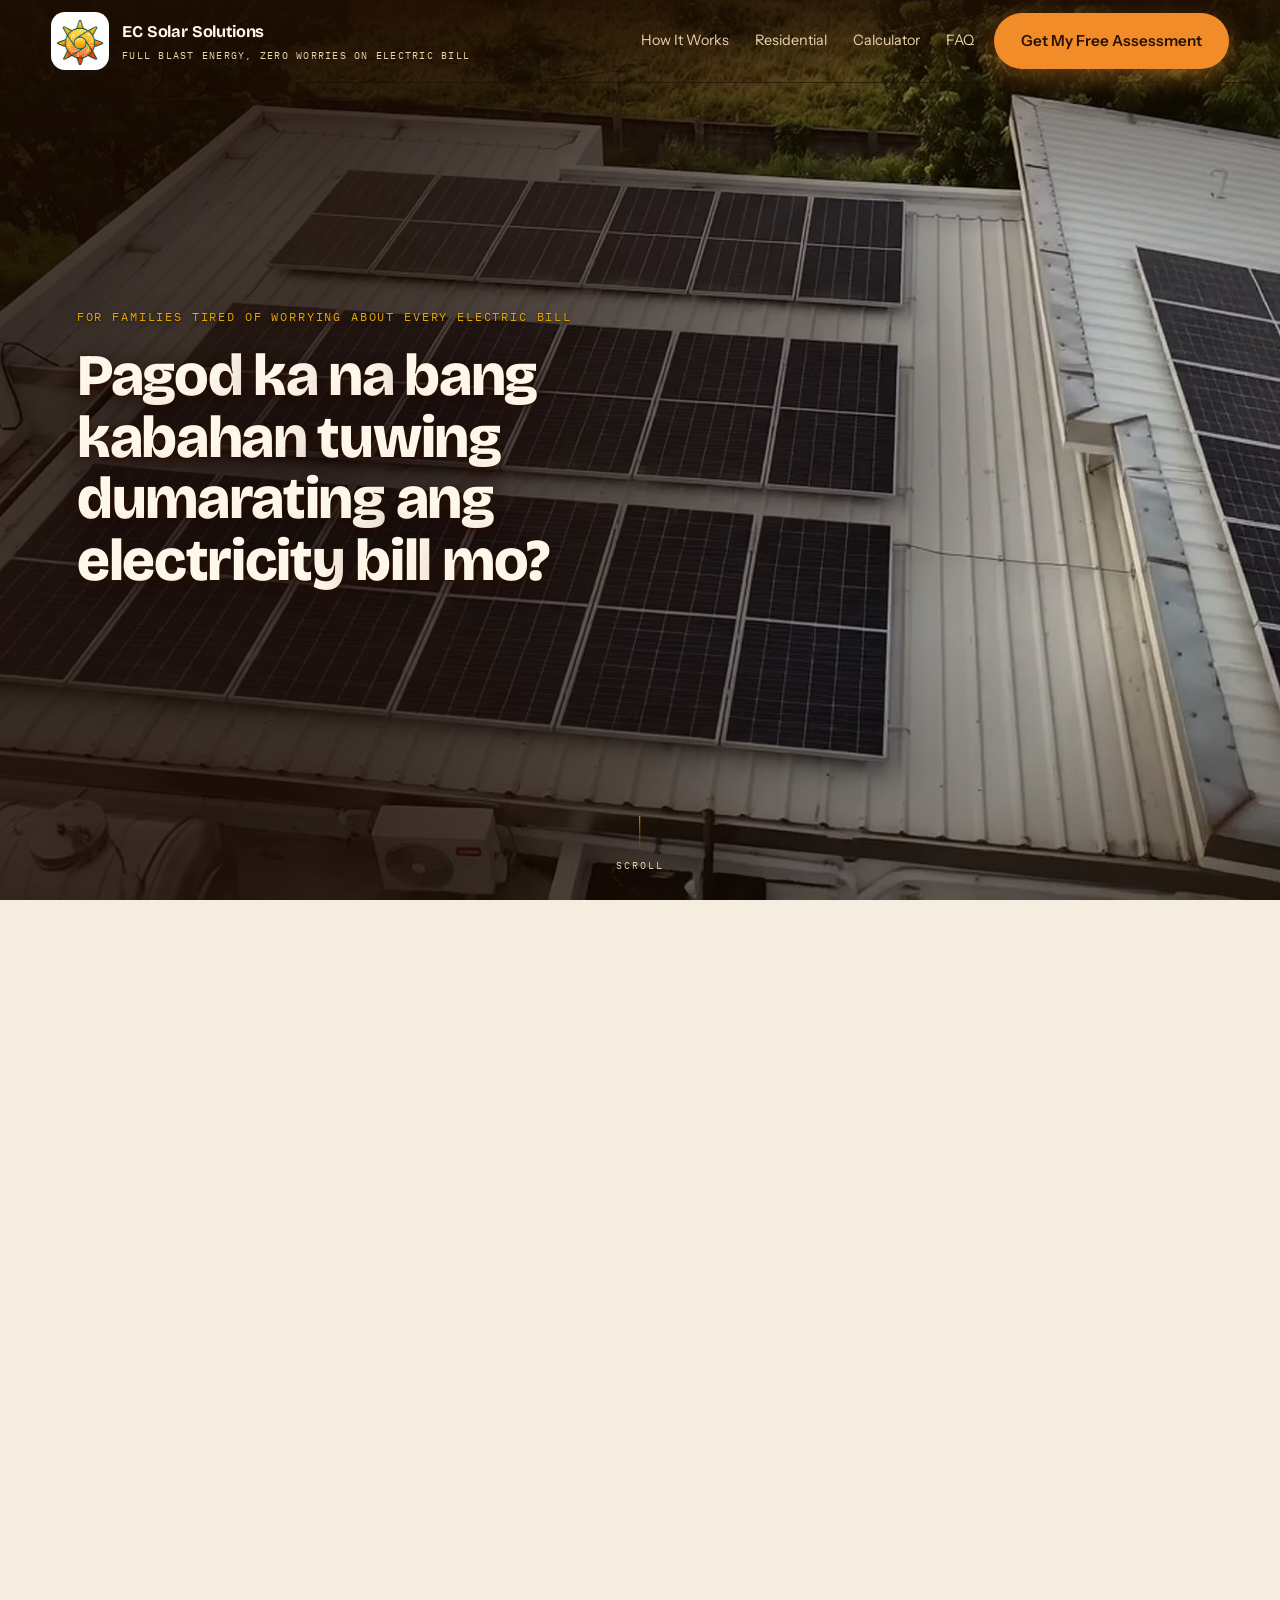
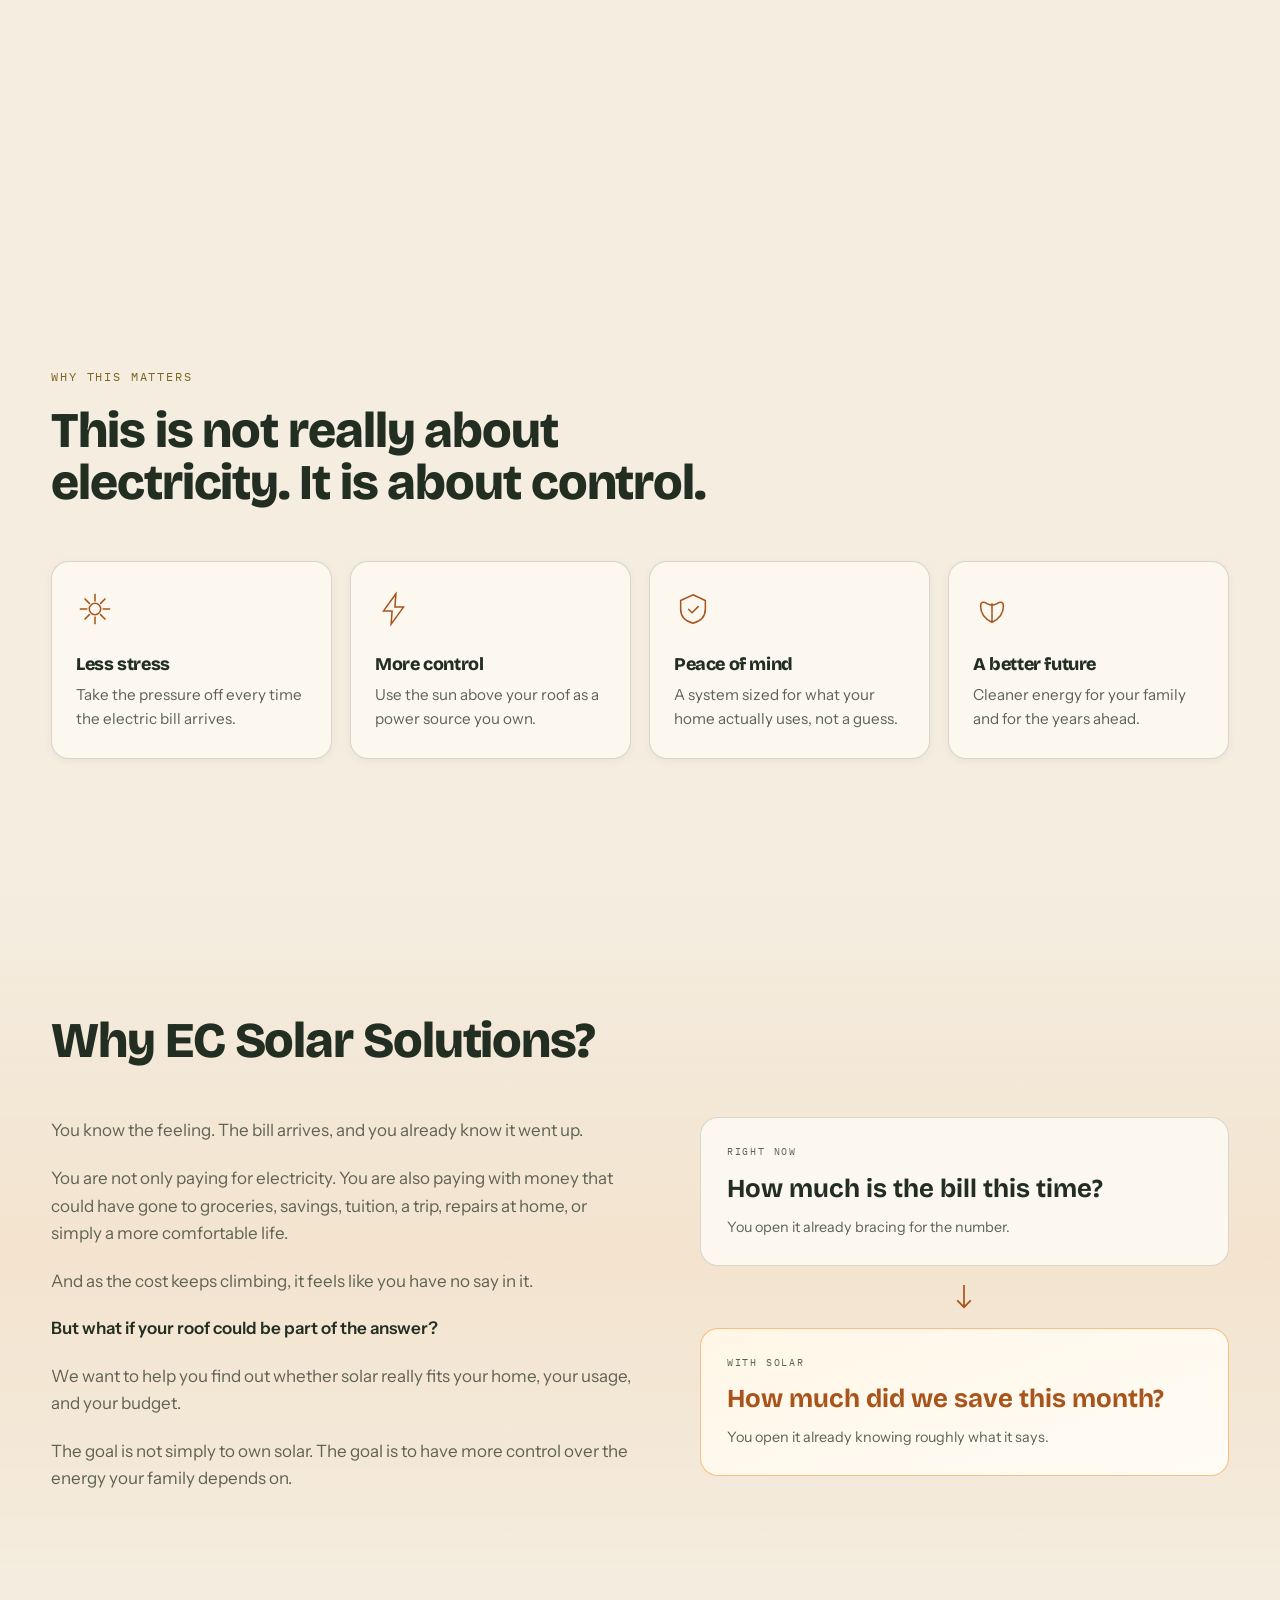
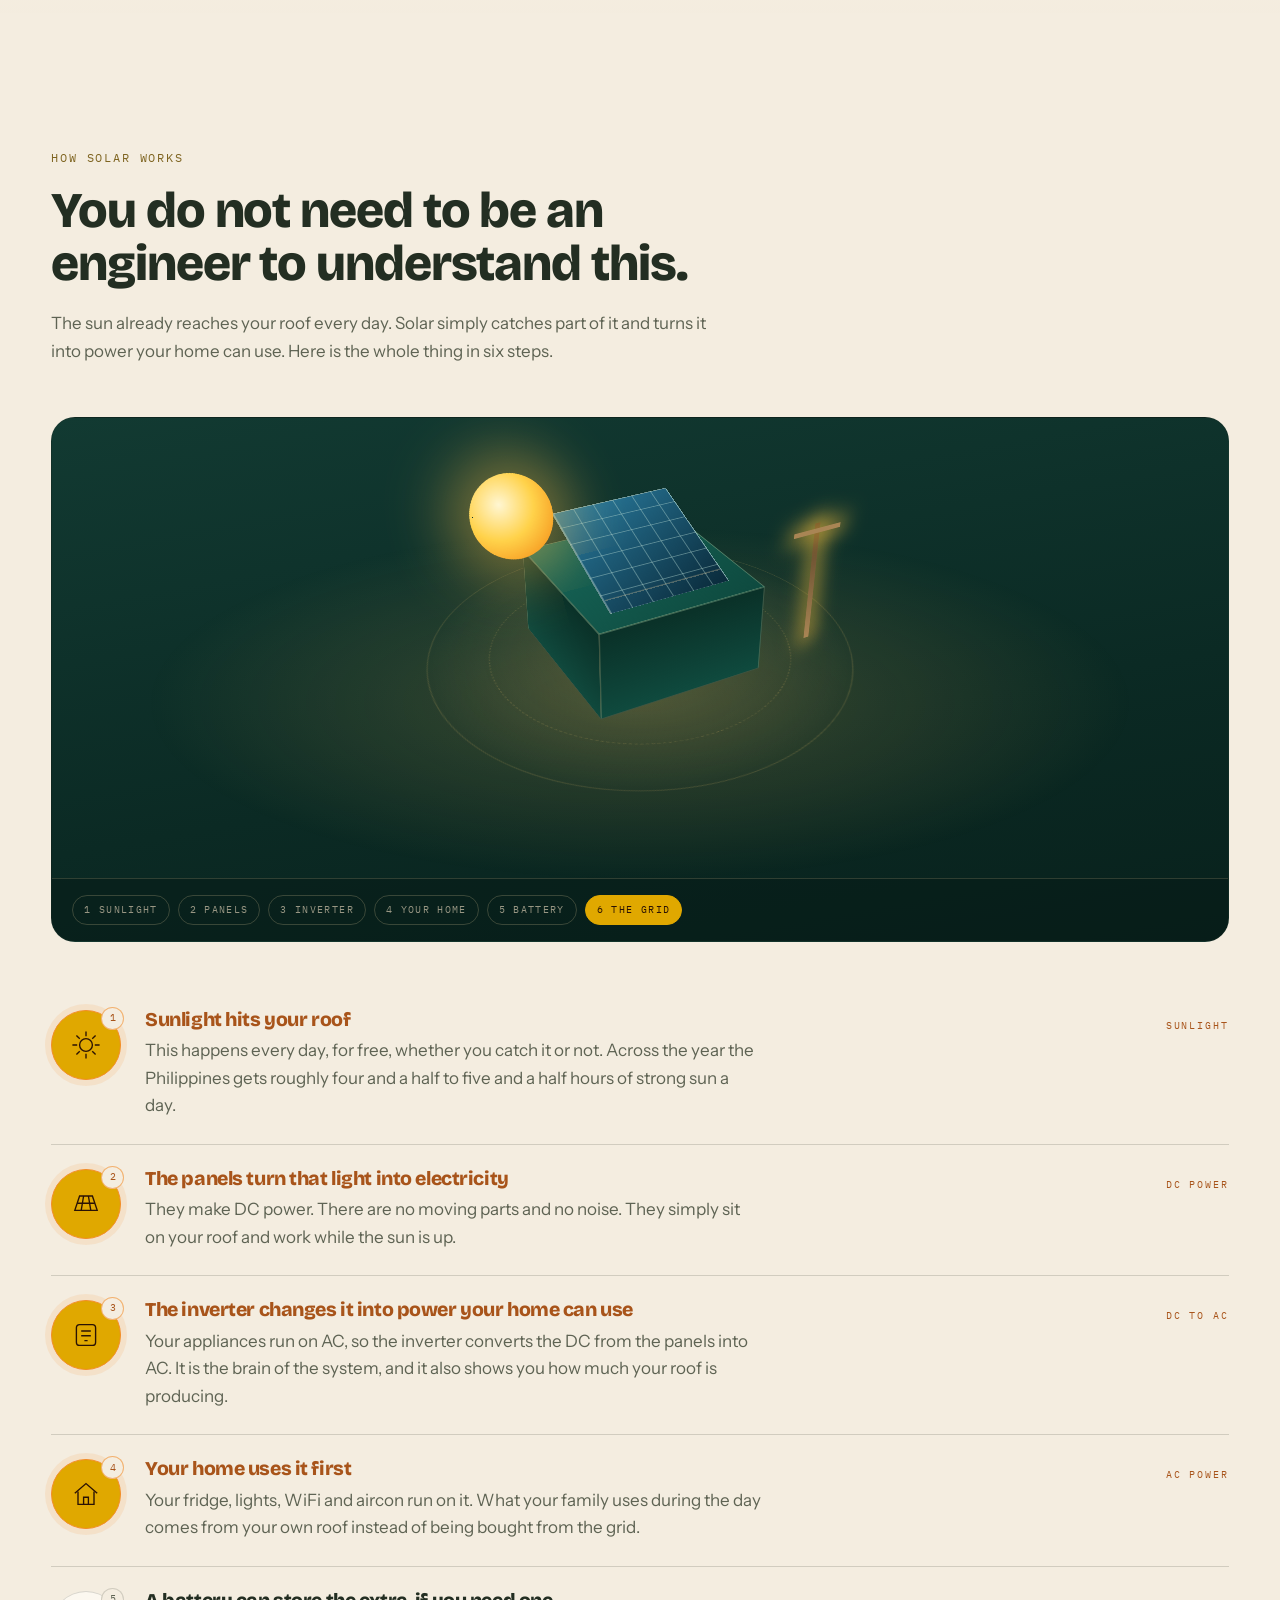
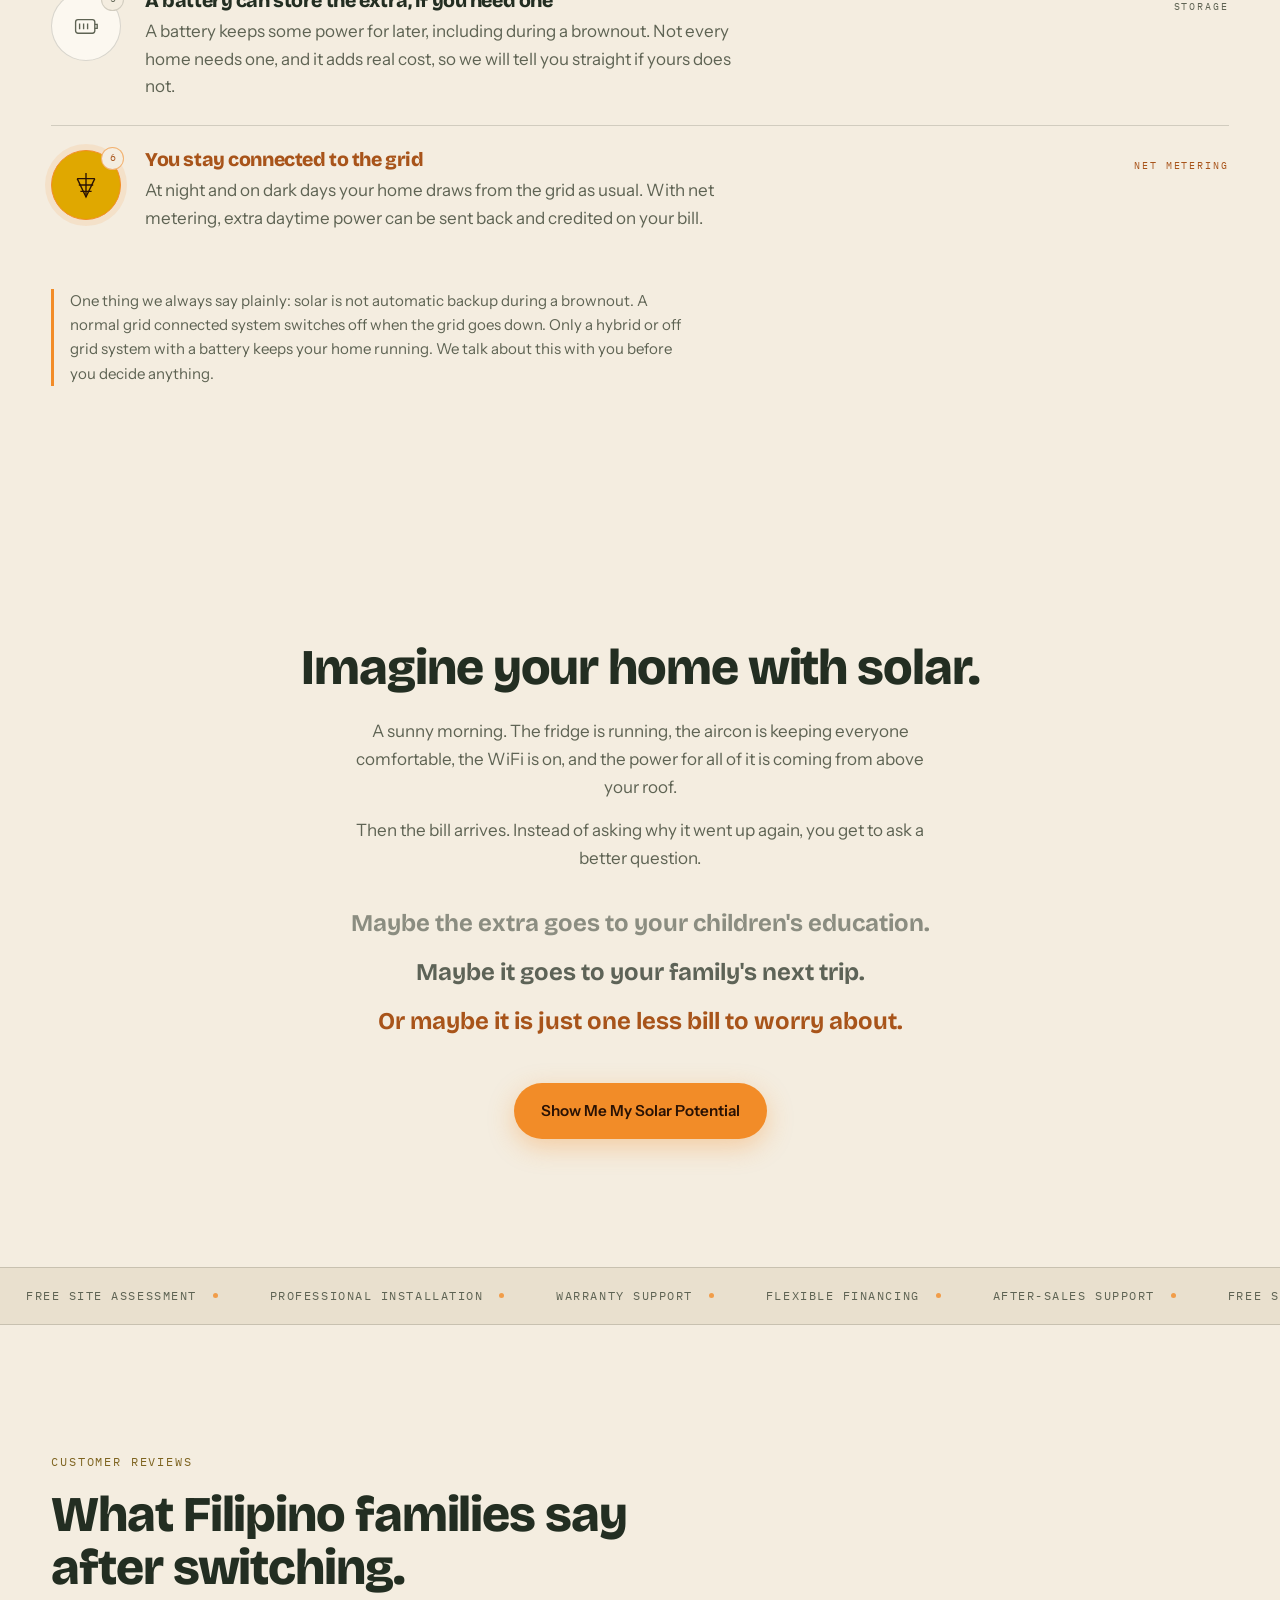
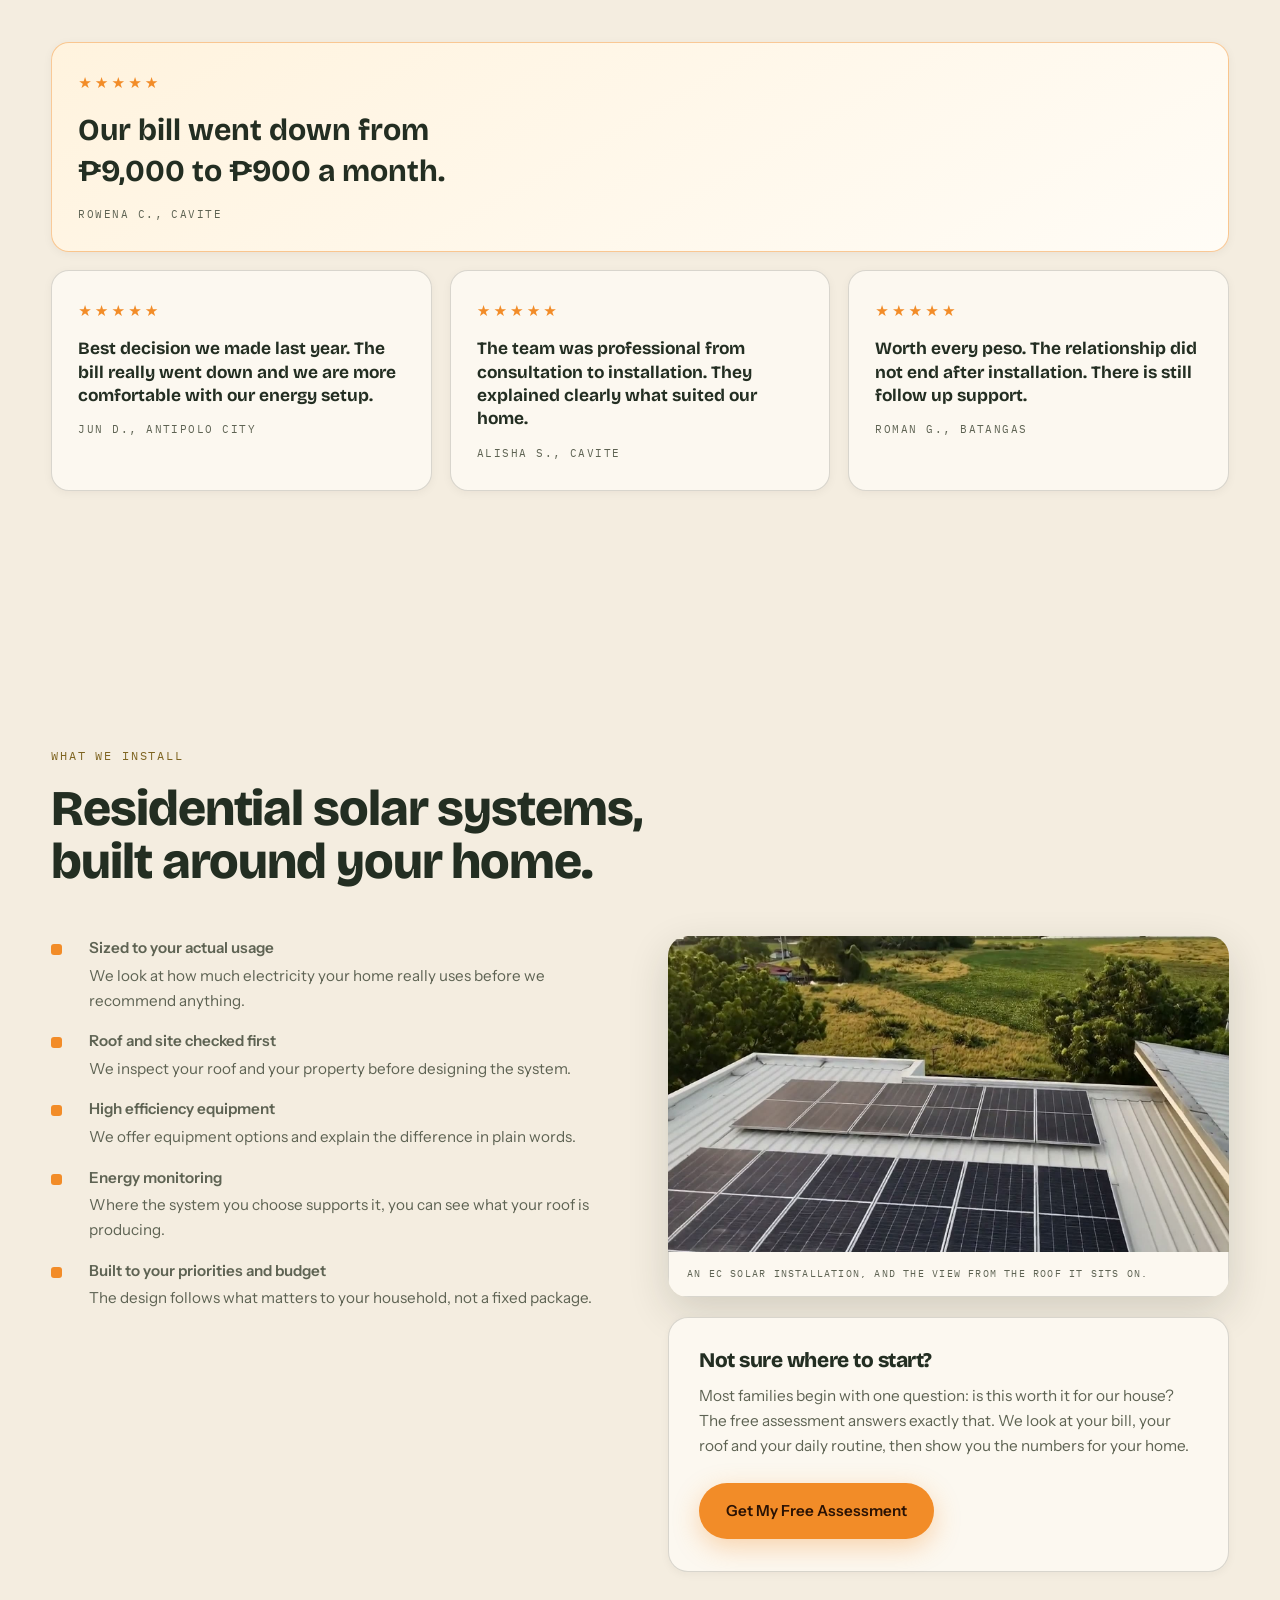
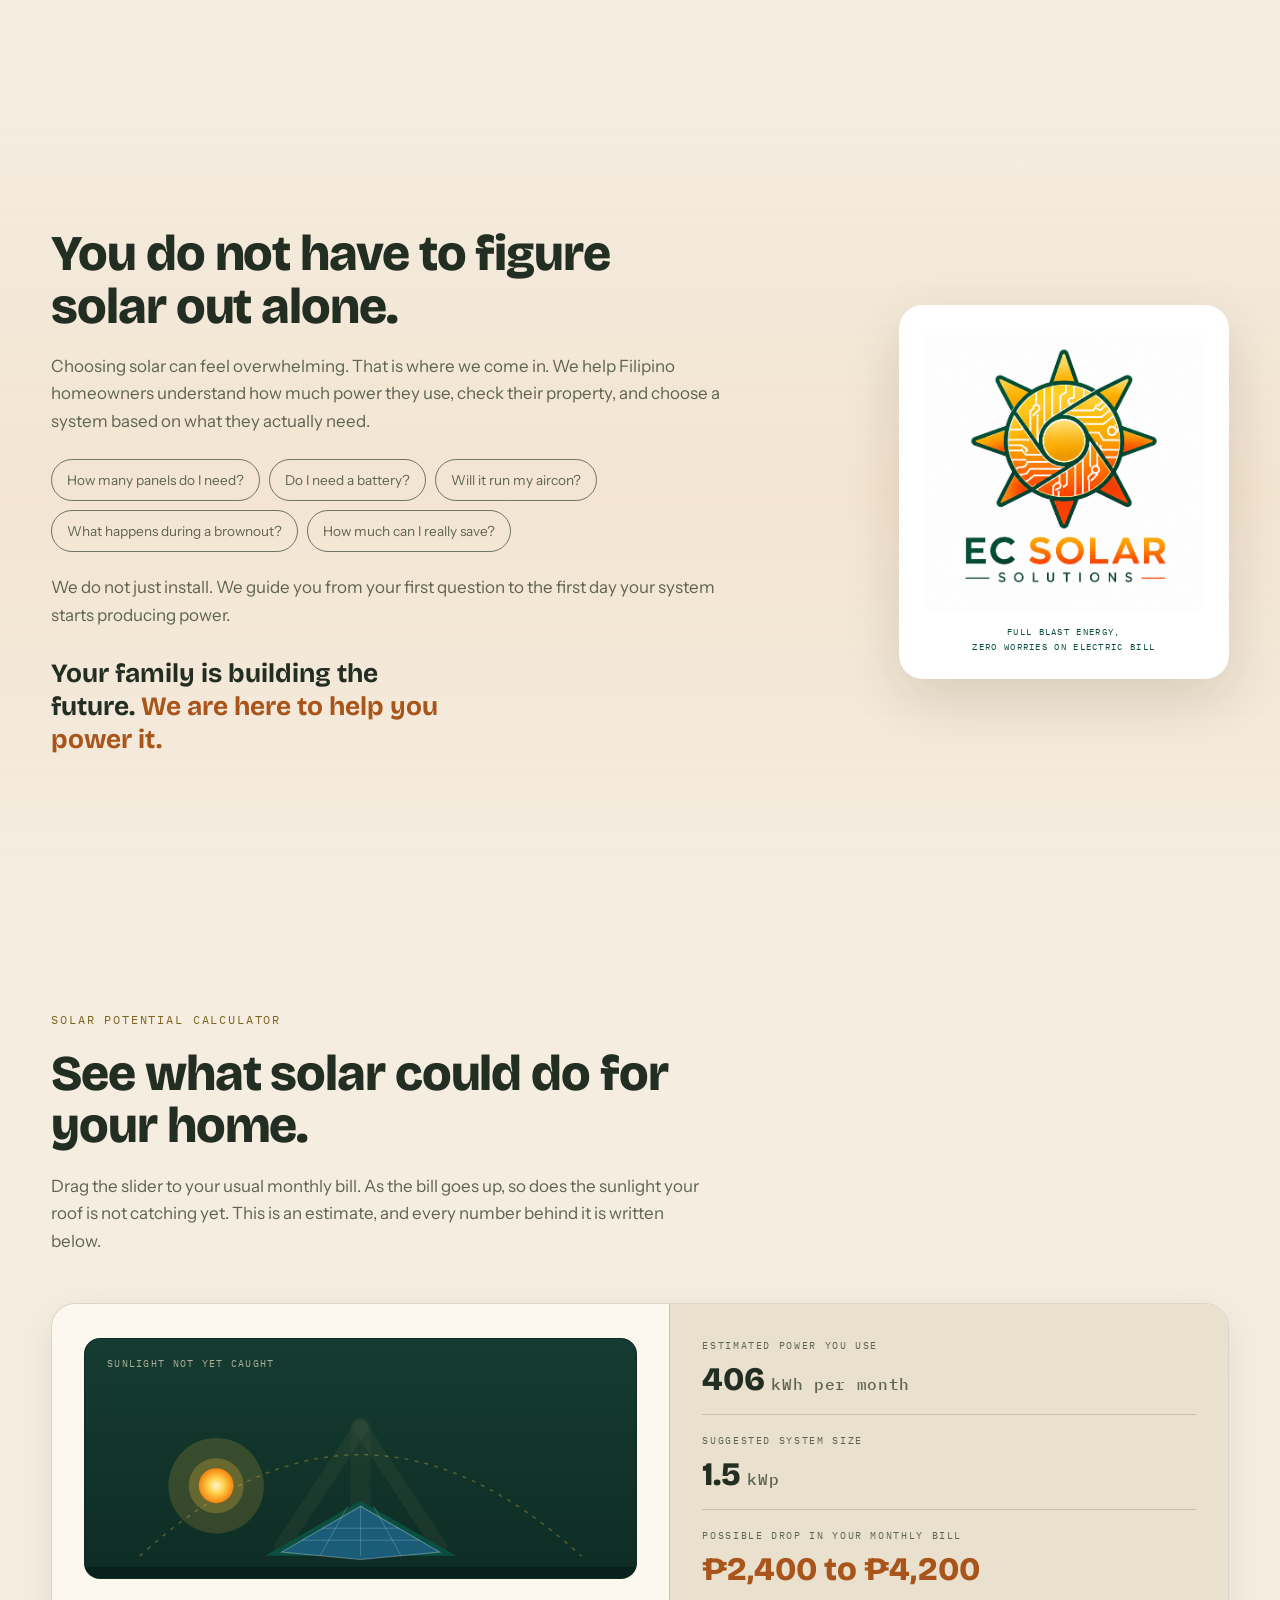
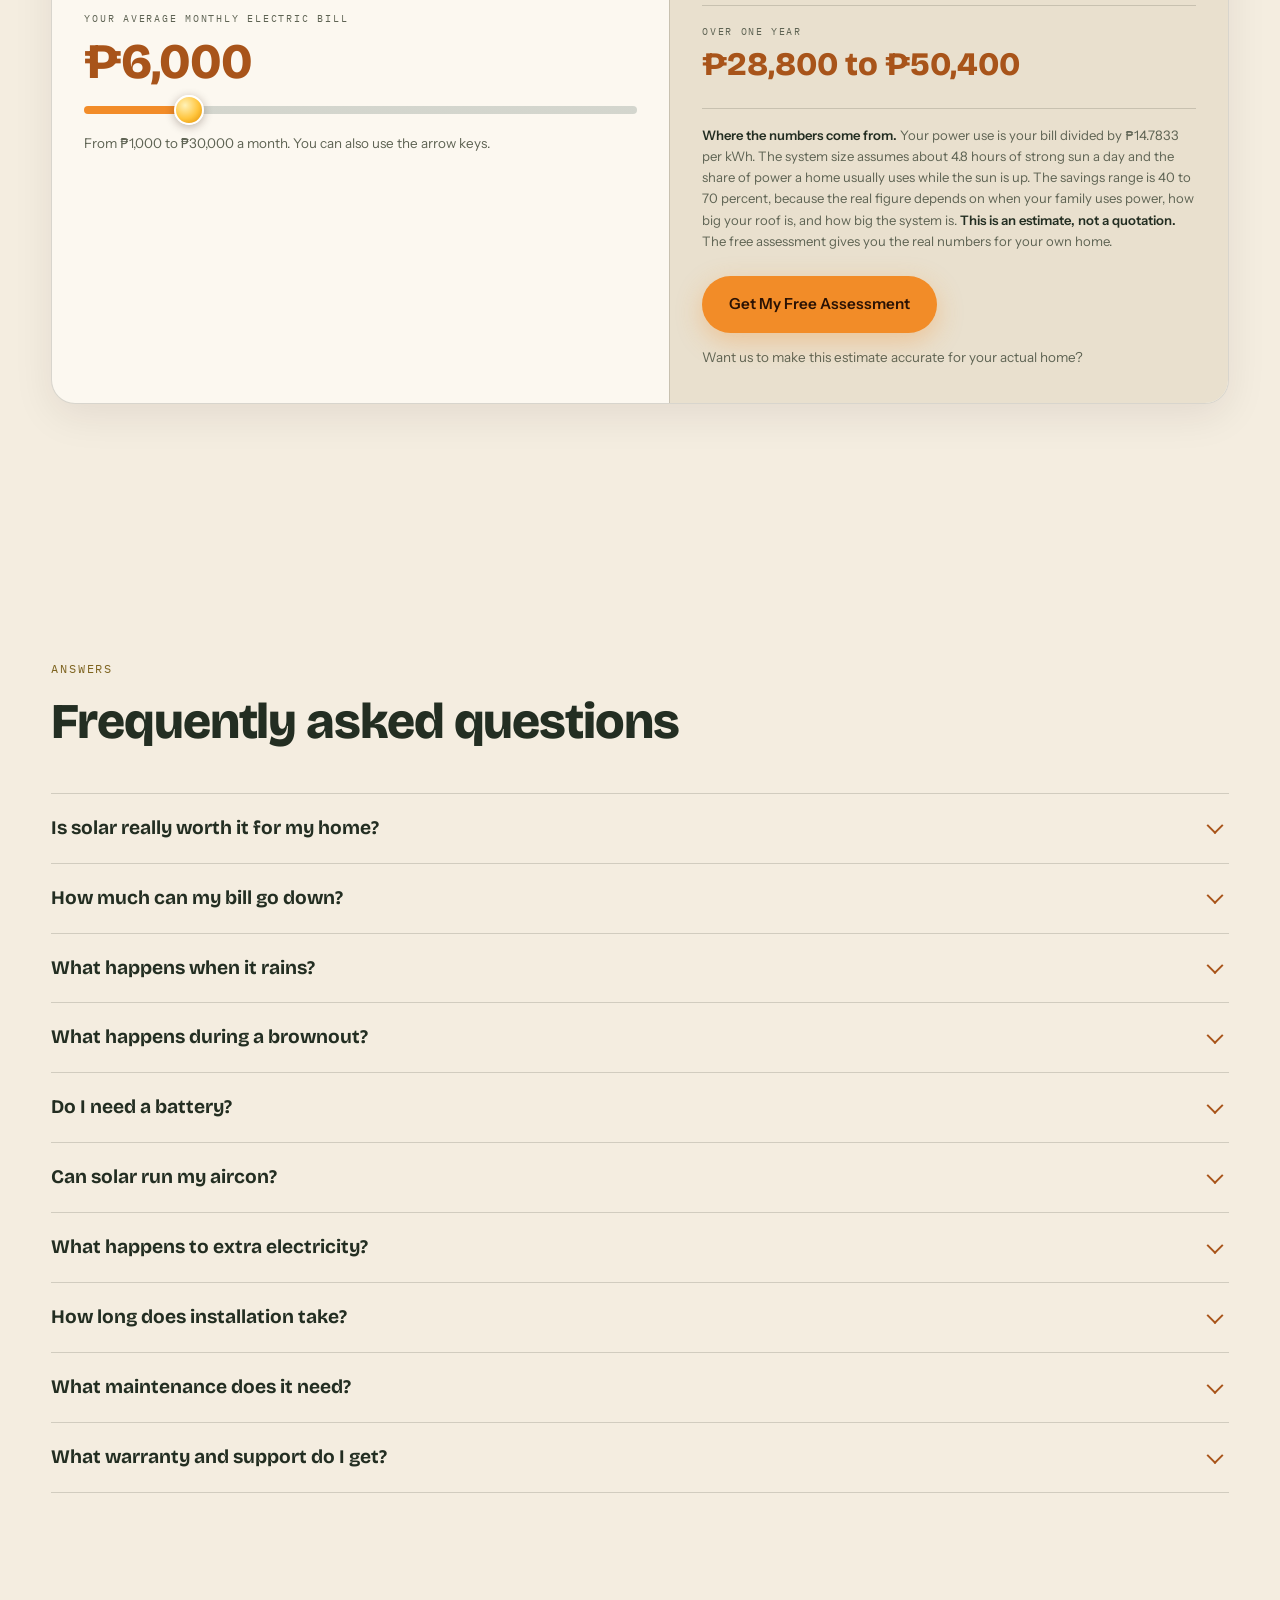
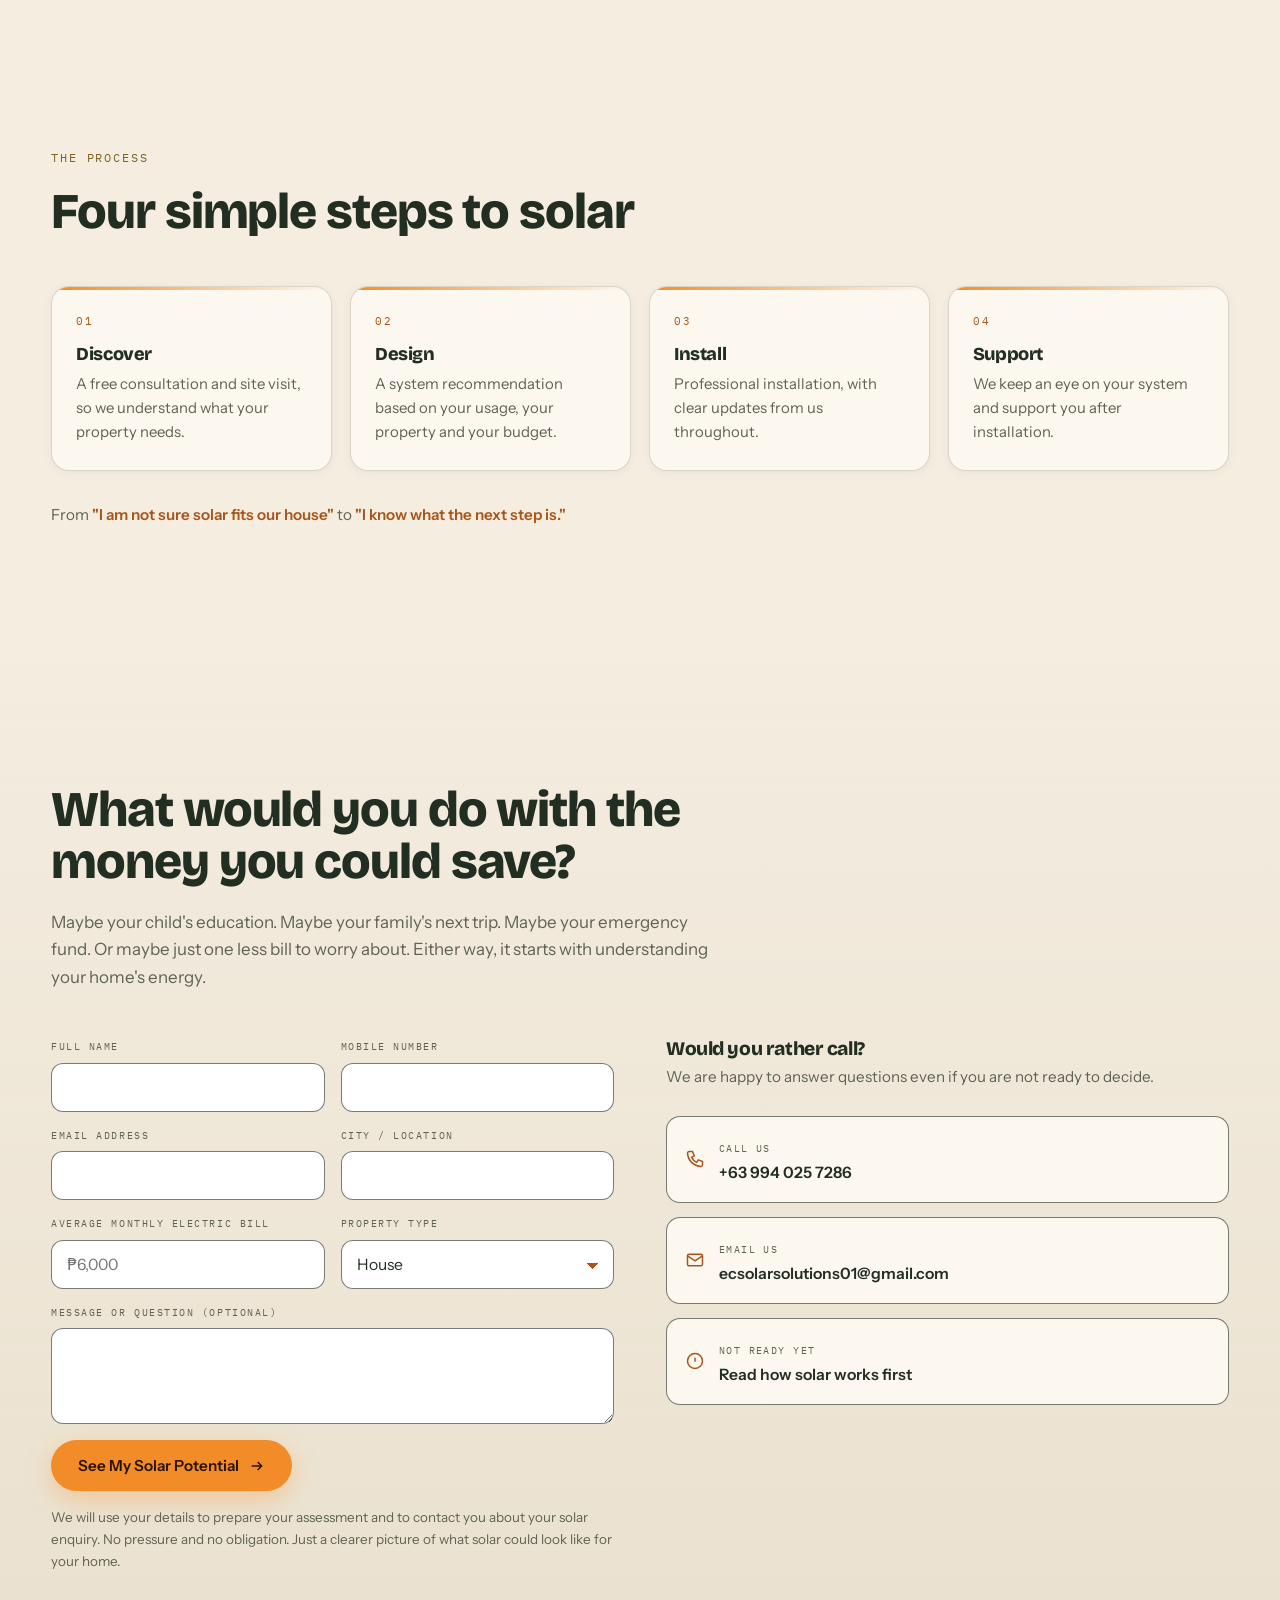
==== ec-solar-solutions/index.html @ f546cb30 "EC Solar Solutions website A single-page site in plain HTML, CSS and vanilla JavaScript. No framewor" ====
<!DOCTYPE html>
<html lang="en">
<head>
<meta charset="utf-8">
<meta name="viewport" content="width=device-width, initial-scale=1, viewport-fit=cover">
<title>EC Solar Solutions | Full Blast Energy, Zero Worries on Electric Bill</title>
<meta name="description" content="EC Solar Solutions helps Filipino families take back control of their electricity costs with a solar system designed around how your home actually uses power. Free site assessment.">
<meta name="theme-color" content="#FAF2E4">
<meta name="color-scheme" content="light">

<!-- DEPLOY STEP: patch og:url and og:image with the live absolute URL before zipping -->
<meta property="og:type" content="website">
<meta property="og:title" content="EC Solar Solutions | Full Blast Energy, Zero Worries on Electric Bill">
<meta property="og:description" content="We help Filipino homeowners understand and manage their electricity costs with thoughtfully designed solar systems.">
<meta property="og:url" content="REPLACE_AT_DEPLOY">
<meta property="og:image" content="REPLACE_AT_DEPLOY/assets/logo.png">

<link rel="icon" href="data:image/svg+xml,%3Csvg xmlns='http://www.w3.org/2000/svg' viewBox='0 0 64 64'%3E%3Crect width='64' height='64' rx='14' fill='%230B4F43'/%3E%3Cpath d='M32 8l5 10 11-3-3 11 10 6-10 6 3 11-11-3-5 10-5-10-11 3 3-11-10-6 10-6-3-11 11 3z' fill='none' stroke='%23FFD700' stroke-width='3' stroke-linejoin='round'/%3E%3Ccircle cx='32' cy='32' r='8' fill='%23F28C28'/%3E%3C/svg%3E">

<link rel="preconnect" href="https://fonts.googleapis.com">
<link rel="preconnect" href="https://fonts.gstatic.com" crossorigin>
<link href="https://fonts.googleapis.com/css2?family=Bricolage+Grotesque:wght@700;800&family=IBM+Plex+Mono:wght@500&family=Instrument+Sans:wght@400;500;600&display=swap" rel="stylesheet">

<style>
/* ============================================================
   TOKENS  (warm daylight page, cinematic golden hero)
   ============================================================ */
:root{
  /* every value below is sampled from the drone footage's own palette,
     so the page and the film read as one place */
  --canvas:#F4EDE0;          /* the warm stone of the golden-hour sky */
  --canvas-lift:#E9E0CE;
  --panel:#FCF8F0;
  --brand-green:#0B4F43;

  --text-primary:#232E22;    /* the deep field green */
  --text-secondary:#5E6353;  /* the olive grey of the dry grass */

  --accent:#F28C28;          /* button fill, the brand orange */
  --accent-hover:#E4761A;
  --accent-ink:#2A1204;      /* text that sits on the accent */
  --accent-deep:#A8541A;     /* accent as TEXT on the light canvas */
  --gold:#E0A800;            /* decorative gold */
  --gold-ink:#7E6420;        /* the khaki gold, as small text */

  --line:rgba(35,46,34,.17);
  --line-strong:rgba(35,46,34,.62);   /* interactive borders, measured for 3:1 */

  /* the hero runs on its own dark set so the words stay readable over the sky */
  --h-ink:#FFF7EA;
  --h-ink-2:#F2DFC4;

  --display:'Bricolage Grotesque',Georgia,serif;
  --body:'Instrument Sans',system-ui,sans-serif;
  --mono:'IBM Plex Mono',ui-monospace,monospace;

  --ease:cubic-bezier(.22,.61,.36,1);
  --ease-soft:cubic-bezier(.4,0,.2,1);
  --tshadow:0 1px 2px rgba(40,18,2,.9),0 3px 12px rgba(40,18,2,.7),0 10px 44px rgba(40,18,2,.72);
  --wrap:min(1180px,92vw);
}

*,*::before,*::after{box-sizing:border-box}
html,body{overflow-x:hidden;overflow-x:clip}
html{scroll-behavior:smooth}
body{
  margin:0;background:var(--canvas);color:var(--text-primary);
  font-family:var(--body);font-size:17px;line-height:1.62;
  -webkit-font-smoothing:antialiased;
}
/* height:auto matters: without it an image carrying explicit width/height
   attributes gets squashed the moment its column is narrower than those numbers */
img{max-width:100%;height:auto;display:block}
a{color:inherit}
h1,h2,h3{font-family:var(--display);font-weight:800;line-height:1.05;letter-spacing:-.022em;margin:0}
p{margin:0}
:focus-visible{outline:3px solid var(--accent-deep);outline-offset:3px;border-radius:4px}

.skip{position:absolute;left:-9999px;top:0;z-index:200;background:var(--accent);color:var(--accent-ink);padding:12px 18px;border-radius:0 0 10px 0;font-weight:600}
.skip:focus{left:0}

.kicker{font-family:var(--mono);font-size:.72rem;letter-spacing:.16em;text-transform:uppercase;color:var(--gold-ink);margin:0 0 18px}
.lede{color:var(--text-secondary);font-size:1.06rem;max-width:62ch}

/* ============================================================
   THE ENVIRONMENT LAYER
   ============================================================ */
.env{position:fixed;inset:0;z-index:0;pointer-events:none;overflow:hidden}
.env::before{
  content:"";position:absolute;inset:-25%;
  background:
    radial-gradient(closest-side at 20% 16%,rgba(242,140,40,.13),transparent 70%),
    radial-gradient(closest-side at 84% 70%,rgba(224,168,0,.12),transparent 70%),
    radial-gradient(closest-side at 52% 106%,rgba(11,79,67,.10),transparent 70%);
  animation:envdrift 96s var(--ease-soft) -22s infinite alternate;
}
@keyframes envdrift{
  0%{transform:translate3d(-2.5%,-1.5%,0) scale(1.04)}
  100%{transform:translate3d(2.5%,2%,0) scale(1.10)}
}

/* ============================================================
   NAV
   ============================================================ */
.nav{
  position:fixed;top:0;left:0;right:0;z-index:60;
  display:flex;align-items:center;gap:20px;
  padding:12px max(20px,4vw);
  background:linear-gradient(180deg,rgba(30,14,2,.62),rgba(30,14,2,0));
  transition:background .5s var(--ease),backdrop-filter .5s var(--ease),border-color .5s var(--ease);
  border-bottom:1px solid transparent;
}
.nav.stuck{background:rgba(250,242,228,.94);backdrop-filter:blur(14px);border-bottom-color:var(--line)}
.brand{display:flex;align-items:center;gap:13px;text-decoration:none;margin-right:auto;min-width:0}
/* the real mark ships uncompressed, on its own plate so its white ground reads as design */
/* the header carries the sun mark alone, at its true proportions. The full
   lockup already contains the wordmark, and at header size that wordmark is
   an illegible smudge, so the mark leads and the name is set in type beside it. */
.brandmark{
  flex:none;width:58px;height:58px;background:#fff;border-radius:14px;padding:5px;
  box-shadow:0 3px 14px rgba(35,46,34,.18);display:grid;place-items:center;
}
.brandmark img{width:100%;height:auto;object-fit:contain}
.wordmark{display:block;min-width:0}
.wordmark b{
  display:block;font-family:var(--display);font-size:1.02rem;letter-spacing:-.01em;
  white-space:nowrap;color:var(--h-ink);transition:color .5s var(--ease);
}
.wordmark i{
  display:block;font-style:normal;font-family:var(--mono);font-size:.6rem;letter-spacing:.13em;
  text-transform:uppercase;color:#EBD3AC;margin-top:3px;white-space:nowrap;transition:color .5s var(--ease);
}
.nav.stuck .wordmark b{color:var(--text-primary)}
.nav.stuck .wordmark i{color:var(--gold-ink)}
.navlinks{display:flex;gap:26px;font-size:.9rem}
.navlinks a{text-decoration:none;color:#EBD3AC;transition:color .3s var(--ease)}
.nav.stuck .navlinks a{color:var(--text-secondary)}
.navlinks a:hover{color:var(--accent)}
.nav.stuck .navlinks a:hover{color:var(--accent-deep)}
@media(max-width:1000px){.navlinks{display:none}}
@media(max-width:660px){
  .nav{padding:10px 14px;gap:10px}
  .wordmark i{display:none}
  .wordmark b{font-size:.9rem}
  .brandmark{width:44px;height:44px;border-radius:11px}
  .nav .btn{padding:12px 15px;font-size:.84rem}
}
@media(max-width:430px){.wordmark{display:none}}

/* ============================================================
   BUTTONS
   ============================================================ */
.btn{
  display:inline-flex;align-items:center;justify-content:center;gap:10px;
  font-family:var(--body);font-weight:600;font-size:.95rem;
  padding:15px 26px;border-radius:999px;border:1px solid transparent;
  text-decoration:none;cursor:pointer;position:relative;
  transition:transform .45s var(--ease),background-color .45s var(--ease),border-color .45s var(--ease),color .45s var(--ease),box-shadow .45s var(--ease);
}
.btn-primary{background:var(--accent);color:var(--accent-ink);box-shadow:0 8px 26px rgba(242,140,40,.34)}
.btn-primary:hover{background:var(--accent-hover);transform:translateY(-2px);box-shadow:0 14px 36px rgba(242,140,40,.42)}
.btn-ghost{border-color:var(--line-strong);color:var(--text-primary);background:rgba(255,255,255,.5)}
.btn-ghost:hover{border-color:var(--accent-deep);color:var(--accent-deep);transform:translateY(-2px)}
.band .btn-ghost,.statichero .btn-ghost{border-color:rgba(255,247,234,.65);color:var(--h-ink);background:rgba(40,18,2,.34)}
.band .btn-ghost:hover,.statichero .btn-ghost:hover{border-color:var(--gold);color:var(--gold);background:rgba(40,18,2,.5)}
.btn svg{width:16px;height:16px;flex:none}
@media(pointer:coarse){
  .btn{min-height:48px}
  .brand{min-height:44px}
  input[type=range]{height:44px;margin-top:14px}
}

/* ============================================================
   THE HERO
   ============================================================ */
.hero{position:relative;height:560vh;z-index:1}
.stage{position:sticky;top:0;height:100vh;overflow:hidden;background:#2A1204}
.scene{position:absolute;inset:0;width:100%;height:100%}
.scene svg{width:100%;height:100%;display:block}
.motes{position:absolute;inset:0;pointer-events:none;opacity:.55}

/* the footage, and the poster that holds the frame until it arrives */
.poster{position:absolute;inset:0;background-size:cover;background-position:center;background-repeat:no-repeat}
.stage video{
  position:absolute;inset:0;width:100%;height:100%;object-fit:cover;display:block;
  opacity:0;transition:opacity .7s var(--ease);
  will-change:transform;transform:translateZ(0);   /* its own compositor layer */
}
.stage.video-ready video{opacity:1}
.stage.video-failed .ringwrap{display:none}

.ringwrap{
  position:absolute;left:50%;bottom:30px;transform:translateX(-50%);
  display:grid;place-items:center;width:48px;height:48px;color:var(--gold);
  opacity:calc(1 - clamp(0,var(--p,0)*6,1));transition:opacity .5s var(--ease);pointer-events:none;
}
.stage.video-ready .ringwrap{opacity:0}
.ringwrap svg{width:48px;height:48px;transform:rotate(-90deg)}
.ringwrap circle{transition:stroke-dashoffset .25s linear}
.ringwrap::after{
  content:"";position:absolute;width:48px;height:48px;border-radius:50%;
  border:1px solid rgba(255,247,234,.2);
}
@media(max-height:560px){.ringwrap{display:none}}

.scrim{
  position:absolute;inset:0;pointer-events:none;
  background:radial-gradient(ellipse 120% 92% at 42% 48%,rgba(30,12,2,0) 32%,rgba(30,12,2,.6) 100%);
}
.scrim-l{
  position:absolute;inset:0;pointer-events:none;
  background:linear-gradient(90deg,rgba(28,11,2,.5) 0%,rgba(28,11,2,.44) 26%,rgba(28,11,2,.2) 46%,rgba(28,11,2,0) 60%);
}
.scrim-b{
  position:absolute;inset:0;pointer-events:none;
  background:linear-gradient(180deg,rgba(28,11,2,.5) 0%,rgba(28,11,2,0) 26%,rgba(28,11,2,0) 70%,rgba(28,11,2,.34) 100%);
}

.bands{position:absolute;inset:0}
.band{
  position:absolute;inset:0;display:grid;align-content:center;
  padding:0 max(24px,6vw);opacity:0;pointer-events:none;
  color:var(--h-ink);text-shadow:var(--tshadow);
}
.band::before{
  content:"";position:absolute;inset:-6%;pointer-events:none;
  opacity:calc(.25 + .75*var(--k,1));
  background:radial-gradient(ellipse 66% 70% at 27% 50%,rgba(24,9,1,.58) 0%,rgba(24,9,1,.42) 50%,rgba(24,9,1,0) 80%);
}
#band1::before{background:radial-gradient(ellipse 70% 78% at 27% 50%,rgba(24,9,1,.68) 0%,rgba(24,9,1,.52) 52%,rgba(24,9,1,0) 82%)}
/* bands 2 and 3 sit over the bright sky as the camera rises, so they run deeper */
#band2::before,#band3::before{background:radial-gradient(ellipse 68% 74% at 27% 50%,rgba(24,9,1,.66) 0%,rgba(24,9,1,.50) 50%,rgba(24,9,1,0) 80%)}
.band > *{position:relative;z-index:2}
.band.on{pointer-events:auto}
.band .btn{text-shadow:none}
.bandtext{max-width:min(620px,44vw)}
@media(max-width:1100px){.bandtext{max-width:min(620px,64vw)}}
.band h1,.band h2{font-size:clamp(2rem,4.6vw,3.9rem)}
.band .kicker{color:var(--gold)}
.band .sub{margin-top:20px;font-size:clamp(1rem,1.35vw,1.2rem);color:var(--h-ink-2);max-width:44ch}
.band .micro{font-size:clamp(1.35rem,2.5vw,2.15rem);font-family:var(--display);font-weight:700;line-height:1.18;max-width:22ch}
#band4 .row{display:flex;flex-wrap:wrap;gap:14px;margin-top:32px}

.sr{position:absolute;width:1px;height:1px;padding:0;margin:-1px;overflow:hidden;clip:rect(0 0 0 0);white-space:nowrap;border:0}
.w{display:inline-block;white-space:pre}
.c{display:inline-block;will-change:transform,opacity}
.e-scatter .c{
  --kc:clamp(0,(var(--k,0) - var(--th,0))*2.6,1);opacity:var(--kc);
  transform:translate(calc((1 - var(--kc))*var(--jx,0px)),calc((1 - var(--kc))*var(--jy,0px))) rotate(calc((1 - var(--kc))*var(--jr,0deg)));
}
.e-drift .w{--kc:clamp(0,(var(--k,0) - var(--th,0))*2.8,1);opacity:var(--kc);transform:translateY(calc((1 - var(--kc))*-26px))}
.e-blur{position:relative}
.e-blur .soft{position:absolute;inset:0;filter:blur(11px);opacity:calc(1 - var(--k,0));pointer-events:none}
.e-blur .sharp{opacity:var(--k,0)}
.e-rise .w{--kc:clamp(0,(var(--k,0) - var(--th,0))*3,1);opacity:var(--kc);transform:translateY(calc((1 - var(--kc))*30px))}
.e-rise-sub{--ks:clamp(0,(var(--k,0) - .60)*4,1);opacity:var(--ks);transform:translateY(calc((1 - var(--ks))*18px))}
.e-rise-cta{--kb:clamp(0,(var(--k,0) - .76)*5,1);opacity:var(--kb);transform:translateY(calc((1 - var(--kb))*18px))}

.cue{
  position:absolute;left:50%;bottom:26px;transform:translateX(-50%);
  display:grid;justify-items:center;gap:8px;
  font-family:var(--mono);font-size:.6rem;letter-spacing:.2em;text-transform:uppercase;color:#E8CFA6;
  opacity:calc(1 - clamp(0,var(--p,0)*7,1));pointer-events:none;
}
/* while the film is streaming the ring owns this spot; the cue takes over after */
.stage:not(.video-ready):not(.video-failed) .cue{opacity:0}
.cue i{display:block;width:1px;height:34px;background:linear-gradient(180deg,var(--gold),transparent);animation:cuedrop 2.6s var(--ease-soft) -.4s infinite}
@keyframes cuedrop{0%{transform:scaleY(.2);transform-origin:top;opacity:0}40%{opacity:1}100%{transform:scaleY(1);transform-origin:top;opacity:0}}
@media(max-height:560px){.cue{display:none}}

.statichero{display:none;position:relative;z-index:1;min-height:100svh;align-items:center;overflow:hidden;background:#2A1204;color:var(--h-ink)}
.statichero .scene{position:absolute;inset:0}
.statichero .inner{position:relative;z-index:3;width:var(--wrap);margin:0 auto;padding:118px 0 64px}
.statichero h1{font-size:clamp(2.1rem,7.4vw,3.1rem);text-shadow:var(--tshadow)}
.statichero .kicker{color:var(--gold)}
.statichero .sub{margin-top:18px;color:var(--h-ink-2);max-width:40ch;text-shadow:var(--tshadow)}
.statichero .row{display:flex;flex-wrap:wrap;gap:12px;margin-top:28px}
/* the composed still, taken from the 4K master at the film's resting frame */
.sposter{background-image:url('assets/hero-end.jpg');background-size:cover;background-position:50% 42%}
.statichero .fade{display:none}
@media(max-width:720px){
  .statichero{align-items:flex-start}
  .sposter{background-position:50% 76%}
  .statichero .fade{
    display:block;position:absolute;inset:0;z-index:2;pointer-events:none;
    background:linear-gradient(180deg,rgba(22,15,7,.93) 0%,rgba(22,15,7,.78) 34%,rgba(22,15,7,.42) 58%,rgba(22,15,7,.30) 78%,rgba(22,15,7,.62) 100%);
  }
  .statichero .scrim-l{background:none}
  .statichero .inner{padding:104px 0 78px}
  .statichero .sub{max-width:34ch}
  .statichero .row .btn{width:100%}
}

/* THE FIVE STATIC-HERO GATES (must match the JS list character for character) */
@media (max-width: 720px){ .hero{display:none}.statichero{display:flex} }
@media (orientation: portrait) and (max-width: 1024px){ .hero{display:none}.statichero{display:flex} }
@media (orientation: portrait) and (pointer: coarse){ .hero{display:none}.statichero{display:flex} }
@media (orientation: landscape) and (pointer: coarse) and (max-height: 560px){ .hero{display:none}.statichero{display:flex} }
@media (prefers-reduced-motion: reduce){ .hero{display:none}.statichero{display:flex} }

/* ============================================================
   THE CONDUCTOR (signature element)
   ============================================================ */
.conductor{position:absolute;top:0;bottom:0;left:calc(50% - min(628px,48vw));width:2px;z-index:1;pointer-events:none}
.conductor svg{position:sticky;top:0;height:100vh;width:120px;margin-left:-59px;overflow:visible}
.cond-track{stroke:rgba(27,58,49,.16);stroke-width:1.5;fill:none}
.cond-live{stroke:url(#condgrad);stroke-width:2.4;fill:none}
.cond-pulse{fill:var(--accent-deep)}
@media(max-width:1300px){.conductor{display:none}}

/* ============================================================
   SECTIONS
   ============================================================ */
main{position:relative;z-index:2}
.sec{position:relative;padding:clamp(78px,10vw,140px) 0}
.wrap{width:var(--wrap);margin:0 auto}
.sec-head{max-width:60ch}
.sec h2{font-size:clamp(1.9rem,3.9vw,3.15rem);max-width:21ch}
.sec h2 + .lede{margin-top:20px}

.rise{opacity:0;transform:translateY(26px);transition:opacity .9s var(--ease),transform .9s var(--ease)}
.in .rise,.rise.in{opacity:1;transform:none}
.stag > *{opacity:0;transform:translateY(24px);transition:opacity .85s var(--ease),transform .85s var(--ease)}
.stag.in > *{opacity:1;transform:none}
.stag.in > *:nth-child(1){transition-delay:0s}
.stag.in > *:nth-child(2){transition-delay:.09s}
.stag.in > *:nth-child(3){transition-delay:.18s}
.stag.in > *:nth-child(4){transition-delay:.27s}
.stag.in > *:nth-child(5){transition-delay:.36s}
.stag.in > *:nth-child(6){transition-delay:.45s}
.stag.done.in > *:nth-child(1),.stag.done.in > *:nth-child(2),.stag.done.in > *:nth-child(3),
.stag.done.in > *:nth-child(4),.stag.done.in > *:nth-child(5),.stag.done.in > *:nth-child(6){transition-delay:0s}

/* --- benefit cards --- */
.grid4{display:grid;grid-template-columns:repeat(4,1fr);gap:18px;margin-top:52px}
@media(max-width:940px){.grid4{grid-template-columns:repeat(2,1fr)}}
@media(max-width:520px){.grid4{grid-template-columns:1fr}}
.card{
  position:relative;background:var(--panel);
  border:1px solid var(--line);border-radius:18px;padding:28px 24px 26px;overflow:hidden;
  box-shadow:0 2px 10px rgba(40,18,2,.05);
  transition:transform .55s var(--ease),border-color .55s var(--ease),box-shadow .55s var(--ease);
}
.card:hover{transform:translateY(-5px);border-color:rgba(242,140,40,.5);box-shadow:0 16px 40px rgba(40,18,2,.10)}
.card h3{font-size:1.12rem;margin-bottom:9px}
.card p{color:var(--text-secondary);font-size:.95rem}
.card .ic{width:38px;height:38px;margin-bottom:18px;color:var(--accent-deep)}

/* --- why us --- */
.empathy{background:linear-gradient(180deg,transparent,rgba(242,140,40,.09),transparent)}
.empathygrid{display:grid;grid-template-columns:1.05fr .95fr;gap:24px 64px;
  grid-template-areas:"head head" "body shift";align-items:start}
.empathygrid .ehead{grid-area:head}
.empathygrid .body{grid-area:body}
.empathygrid .shift{grid-area:shift}
@media(max-width:900px){.empathygrid{grid-template-columns:1fr;grid-template-areas:"head" "body" "shift"}}
.empathy .body{max-width:56ch;margin-top:26px;display:grid;gap:20px;color:var(--text-secondary)}
.empathy .body em{color:var(--text-primary);font-style:normal;font-weight:600}

.shift{display:grid;grid-template-columns:1fr;gap:14px;margin-top:26px;position:sticky;top:112px}
.shift .arrow{justify-self:center;transform:rotate(90deg);color:var(--accent-deep);width:34px;height:34px}
@media(max-width:900px){.shift{position:static;margin-top:44px}}
.shift .side{border:1px solid var(--line);border-radius:18px;padding:26px;background:var(--panel)}
.shift .side .tag{font-family:var(--mono);font-size:.62rem;letter-spacing:.18em;text-transform:uppercase;color:var(--text-secondary);margin-bottom:12px}
.shift .side q{font-family:var(--display);font-weight:700;font-size:clamp(1.2rem,2.1vw,1.62rem);quotes:none;display:block;line-height:1.2}
.shift .side .note{margin-top:12px;font-size:.9rem;color:var(--text-secondary)}
.shift .side.after{border-color:rgba(242,140,40,.55);background:linear-gradient(160deg,#FFF6E6,#FFFCF6)}
.shift .side.after q{color:var(--accent-deep)}

/* ============================================================
   THE 3D EXPLAINER
   ============================================================ */
.explain{
  margin-top:52px;border:1px solid var(--line);border-radius:24px;overflow:hidden;
  background:linear-gradient(170deg,#123A32,#0B2A24 60%,#08211C);
  position:relative;
}
.stage3d{
  position:relative;height:clamp(320px,42vw,460px);
  perspective:1000px;perspective-origin:50% 42%;
  display:grid;place-items:center;overflow:hidden;
}
.stage3d::before{
  content:"";position:absolute;inset:0;pointer-events:none;
  background:radial-gradient(ellipse 60% 55% at 50% 62%,rgba(255,196,90,.20),transparent 70%);
}
.world{
  position:relative;width:0;height:0;transform-style:preserve-3d;
  transform:rotateX(58deg) rotateZ(-28deg);
}
.spinning .world{animation:worldspin 54s linear infinite}
@keyframes worldspin{
  from{transform:rotateX(58deg) rotateZ(-28deg)}
  to{transform:rotateX(58deg) rotateZ(332deg)}
}
.world > *{position:absolute;transform-style:preserve-3d}

.ground{
  width:420px;height:420px;left:-210px;top:-210px;border-radius:50%;
  background:radial-gradient(circle at 50% 50%,rgba(255,203,112,.16),rgba(11,42,36,0) 70%);
  border:1px solid rgba(255,203,112,.16);
}
.ring2{
  width:300px;height:300px;left:-150px;top:-150px;border-radius:50%;
  border:1px dashed rgba(255,203,112,.20);
}

/* the house: a box of four walls, a roof deck, and a tilted panel array on top */
.wall{width:170px;height:92px;left:-85px;top:-46px;border:1px solid rgba(255,222,170,.2)}
.wall.front{background:linear-gradient(180deg,#14584B,#0C3B32);transform:translateY(-85px) translateZ(46px) rotateX(90deg)}
.wall.back{background:linear-gradient(180deg,#0F4A3E,#0A3128);transform:translateY(85px) translateZ(46px) rotateX(90deg) rotateY(180deg)}
.wall.left{background:linear-gradient(180deg,#10493D,#0A3128);transform:translateX(-85px) translateZ(46px) rotateX(90deg) rotateY(-90deg)}
.wall.right{background:linear-gradient(180deg,#10493D,#0A3128);transform:translateX(85px) translateZ(46px) rotateX(90deg) rotateY(90deg)}

.deck{
  width:170px;height:170px;left:-85px;top:-85px;
  background:linear-gradient(150deg,#17685A,#0E4A3F);border:1px solid rgba(255,222,170,.26);
  transform:translateZ(92px);
}
.array3d{
  width:124px;height:132px;left:-62px;top:-66px;
  background:
    repeating-linear-gradient(90deg,rgba(190,225,215,.4) 0 1px,transparent 1px 21px),
    repeating-linear-gradient(0deg,rgba(190,225,215,.4) 0 1px,transparent 1px 22px),
    linear-gradient(150deg,#2A7DA0,#0A2A3A);
  border:1px solid rgba(190,225,215,.55);border-radius:2px;
  transform:translateZ(114px) rotateX(-20deg);
}
.mount{
  width:120px;height:5px;left:-60px;top:-2px;background:rgba(255,222,170,.28);
  transform:translateY(46px) translateZ(96px) rotateX(90deg);
}

.sun3d{
  width:78px;height:78px;left:-39px;top:-39px;border-radius:50%;
  background:radial-gradient(circle at 38% 34%,#FFF6D2,#FFD24A 46%,#F2820F);
  box-shadow:0 0 50px 20px rgba(255,190,70,.4);
  transform:translateX(-112px) translateY(-34px) translateZ(158px) rotateX(-58deg);
}
.inverter{
  width:24px;height:32px;left:-12px;top:-16px;border-radius:3px;
  background:linear-gradient(180deg,#F2EBDD,#C7B79C);border:1px solid rgba(40,18,2,.35);
  transform:translateX(-52px) translateY(-86px) translateZ(50px) rotateX(90deg);
}
.pole{
  width:6px;height:130px;left:-3px;top:-65px;background:linear-gradient(180deg,#A98554,#5A4227);
  transform:translateX(158px) translateY(62px) translateZ(65px) rotateX(90deg);
}
.crossarm{
  width:54px;height:5px;left:-27px;top:-2px;background:#A98554;
  transform:translateX(158px) translateY(62px) translateZ(122px) rotateX(90deg);
}

/* the energy travelling through the chain */
.spark{
  width:12px;height:12px;left:-6px;top:-6px;border-radius:50%;
  background:radial-gradient(circle,#FFF3C4,#FFC53D 55%,rgba(255,197,61,0) 72%);
  opacity:0;
}
.spinning .spark{animation:sparkpulse 3.4s var(--ease-soft) infinite}
.spark.s1{transform:translateX(-98px) translateY(-30px) translateZ(150px);animation-delay:0s}
.spark.s2{transform:translateX(-40px) translateY(0px) translateZ(132px);animation-delay:.34s}
.spark.s3{transform:translateX(-76px) translateY(-40px) translateZ(76px);animation-delay:.68s}
.spark.s4{transform:translateX(0px) translateY(30px) translateZ(50px);animation-delay:1.02s}
.spark.s5{transform:translateX(76px) translateY(58px) translateZ(40px);animation-delay:1.36s}
.spark.s6{transform:translateX(148px) translateY(56px) translateZ(104px);animation-delay:1.7s}
@keyframes sparkpulse{0%{opacity:0;}12%{opacity:1}34%{opacity:0}100%{opacity:0}}

/* the currently-read step lights its part of the model */
.explain[data-step="2"] .array3d{box-shadow:0 0 30px 8px rgba(255,197,61,.6);border-color:#FFD24A}
.explain[data-step="1"] .sun3d{box-shadow:0 0 66px 26px rgba(255,190,70,.6)}
.explain[data-step="3"] .inverter{box-shadow:0 0 24px 8px rgba(255,197,61,.6)}
.explain[data-step="4"] .wall{border-color:rgba(255,210,74,.7);background:linear-gradient(180deg,#1B6D5D,#10493D)}
.explain[data-step="6"] .pole,.explain[data-step="6"] .crossarm{box-shadow:0 0 22px 7px rgba(255,197,61,.5)}

.explainbar{
  display:flex;flex-wrap:wrap;gap:8px;padding:16px 20px;border-top:1px solid rgba(255,222,170,.16);
  background:rgba(6,26,22,.5);
}
.explainbar span{
  font-family:var(--mono);font-size:.6rem;letter-spacing:.14em;text-transform:uppercase;
  color:rgba(240,223,196,.62);padding:6px 11px;border-radius:99px;border:1px solid rgba(255,222,170,.2);
  transition:color .5s var(--ease),border-color .5s var(--ease),background-color .5s var(--ease);
}
.explain[data-step="1"] .explainbar span:nth-child(1),
.explain[data-step="2"] .explainbar span:nth-child(2),
.explain[data-step="3"] .explainbar span:nth-child(3),
.explain[data-step="4"] .explainbar span:nth-child(4),
.explain[data-step="5"] .explainbar span:nth-child(5),
.explain[data-step="6"] .explainbar span:nth-child(6){color:#2A1204;background:var(--gold);border-color:var(--gold)}

/* --- the steps --- */
.journey{display:grid;margin-top:44px}
.jnode{display:grid;grid-template-columns:70px 1fr auto;gap:24px;align-items:start;padding:24px 0;position:relative}
.jnode + .jnode{border-top:1px solid var(--line)}
.jmark{
  position:relative;width:70px;height:70px;border-radius:50%;display:grid;place-items:center;
  border:1px solid var(--line);background:var(--panel);color:var(--text-secondary);
  transition:color .7s var(--ease),border-color .7s var(--ease),box-shadow .7s var(--ease),background-color .7s var(--ease);
}
.jmark svg{width:32px;height:32px}
.jnode.lit .jmark{color:var(--accent-ink);border-color:var(--accent);background:var(--gold);box-shadow:0 0 0 6px rgba(242,140,40,.12)}
.jnode .num{position:absolute;top:-4px;right:-4px;width:23px;height:23px;border-radius:50%;background:var(--canvas);border:1px solid var(--line);display:grid;place-items:center;font-family:var(--mono);font-size:.64rem;color:var(--text-secondary)}
.jnode.lit .num{color:var(--accent-deep);border-color:rgba(242,140,40,.6)}
.jnode h3{font-size:1.22rem;margin-bottom:7px;transition:color .7s var(--ease)}
.jnode.lit h3{color:var(--accent-deep)}
.jnode p{color:var(--text-secondary);max-width:56ch}
.jtag{font-family:var(--mono);font-size:.62rem;letter-spacing:.19em;text-transform:uppercase;color:var(--text-secondary);text-align:right;padding-top:8px;white-space:nowrap;transition:color .7s var(--ease)}
.jnode.lit .jtag{color:var(--accent-deep)}
@media(max-width:860px){.jnode{grid-template-columns:58px 1fr;gap:16px}.jtag{display:none}.jmark{width:58px;height:58px}.jmark svg{width:26px;height:26px}}
.jnote{margin-top:32px;font-size:.94rem;color:var(--text-secondary);border-left:3px solid var(--accent);padding-left:16px;max-width:64ch}

/* --- possibility --- */
.possible{text-align:center}
.possible .wrap{display:grid;justify-items:center}
.possible h2{max-width:none}
.possible .body{max-width:52ch;margin-top:24px;display:grid;gap:16px;color:var(--text-secondary)}
.maybe{display:grid;gap:10px;margin-top:32px;justify-items:center}
.maybe span{font-family:var(--display);font-weight:700;font-size:clamp(1.1rem,2.1vw,1.5rem)}
.maybe span:nth-child(1){opacity:.5}
.maybe span:nth-child(2){opacity:.72}
.maybe span:nth-child(3){color:var(--accent-deep)}

/* --- marquee --- */
.marquee{overflow:hidden;border-top:1px solid var(--line);border-bottom:1px solid var(--line);padding:18px 0;background:var(--canvas-lift)}
.mtrack{display:flex;width:max-content;animation:march 42s linear infinite}
.mtrack span{display:inline-flex;align-items:center;gap:16px;padding:0 26px;font-family:var(--mono);font-size:.74rem;letter-spacing:.13em;text-transform:uppercase;color:var(--text-secondary);white-space:nowrap}
.mtrack span::after{content:"";width:5px;height:5px;border-radius:50%;background:var(--accent);opacity:.8}
@keyframes march{from{transform:translateX(0)}to{transform:translateX(-50%)}}

/* --- reviews --- */
.reviews{display:grid;grid-template-columns:repeat(3,1fr);gap:18px;margin-top:48px}
@media(max-width:900px){.reviews{grid-template-columns:1fr}}
.rev{
  background:var(--panel);border:1px solid var(--line);border-radius:18px;padding:28px 26px;
  display:grid;gap:14px;align-content:start;box-shadow:0 2px 10px rgba(40,18,2,.05);
  transition:transform .55s var(--ease),box-shadow .55s var(--ease);
}
.rev:hover{transform:translateY(-4px);box-shadow:0 16px 40px rgba(40,18,2,.10)}
.rev .stars{color:var(--accent);letter-spacing:.2em;font-size:.95rem}
.rev q{quotes:none;display:block;font-family:var(--display);font-weight:700;font-size:1.08rem;line-height:1.35}
.rev .who{font-family:var(--mono);font-size:.66rem;letter-spacing:.14em;text-transform:uppercase;color:var(--text-secondary)}
.rev.lead{grid-column:span 3;background:linear-gradient(150deg,#FFF3DE,#FFFCF6);border-color:rgba(242,140,40,.45)}
.rev.lead q{font-size:clamp(1.3rem,2.6vw,1.9rem);max-width:22ch}
@media(max-width:900px){.rev.lead{grid-column:span 1}}

/* --- residential --- */
.resi{display:grid;grid-template-columns:1fr 1fr;gap:20px 56px;margin-top:48px;align-items:start}
@media(max-width:860px){.resi{grid-template-columns:1fr}}
.resi ul{margin:0;padding:0;list-style:none;display:grid;gap:16px}
.resi li{display:grid;grid-template-columns:24px 1fr;gap:14px;align-items:baseline}
.resi li::before{content:"";width:11px;height:11px;border-radius:3px;background:var(--accent);transform:translateY(2px)}
.resi li b{display:block;font-weight:600;margin-bottom:3px}
.resi li span{color:var(--text-secondary);font-size:.95rem}
.workshot{margin:0 0 20px;border-radius:20px;overflow:hidden;box-shadow:0 14px 40px rgba(35,46,34,.16)}
.workshot img{width:100%;height:auto;display:block}
.workshot figcaption{
  background:var(--panel);border:1px solid var(--line);border-top:0;padding:14px 18px;
  font-family:var(--mono);font-size:.63rem;letter-spacing:.12em;text-transform:uppercase;color:var(--text-secondary);
}
.resipanel{background:var(--panel);border:1px solid var(--line);border-radius:20px;padding:32px 30px;box-shadow:0 2px 10px rgba(35,46,34,.05)}
.resipanel h3{font-size:1.3rem;margin-bottom:12px}
.resipanel p{color:var(--text-secondary);font-size:.96rem}

/* --- guide --- */
.guide{background:linear-gradient(180deg,transparent,rgba(242,140,40,.08),transparent)}
.guidegrid{display:grid;grid-template-columns:1fr 330px;gap:56px;align-items:center}
@media(max-width:900px){.guidegrid{grid-template-columns:1fr;gap:34px}.plate{max-width:300px;margin-left:auto;margin-right:auto}}
.plate{background:#fff;border-radius:24px;padding:24px;box-shadow:0 20px 56px rgba(40,18,2,.14);margin:0}
.plate img{border-radius:12px}
.plate figcaption{margin-top:14px;text-align:center;font-family:var(--mono);font-size:.58rem;letter-spacing:.14em;text-transform:uppercase;color:#0B4F43;line-height:1.6}
.qs{display:flex;flex-wrap:wrap;gap:9px;margin-top:24px}
.qs span{border:1px solid var(--line-strong);border-radius:999px;padding:9px 15px;font-size:.85rem;color:var(--text-secondary)}
.posline{margin-top:28px;font-family:var(--display);font-weight:700;font-size:clamp(1.2rem,2.2vw,1.65rem);line-height:1.24;max-width:24ch}
.posline b{color:var(--accent-deep)}

/* --- calculator --- */
.calcbox{margin-top:48px;border:1px solid var(--line);border-radius:24px;overflow:hidden;background:var(--panel);box-shadow:0 12px 40px rgba(40,18,2,.08)}
.calcgrid{display:grid;grid-template-columns:1.05fr .95fr}
@media(max-width:900px){.calcgrid{grid-template-columns:1fr}}
.calcleft{padding:34px 32px}
.calcright{padding:34px 32px;border-left:1px solid var(--line);background:var(--canvas-lift)}
@media(max-width:900px){.calcright{border-left:0;border-top:1px solid var(--line)}}
.dial{position:relative;border-radius:16px;overflow:hidden;background:#0B2A24;border:1px solid var(--line);margin-bottom:24px}
.dial svg{display:block;width:100%;height:auto}
.billrow .lbl{font-family:var(--mono);font-size:.65rem;letter-spacing:.17em;text-transform:uppercase;color:var(--text-secondary)}
.billval{font-family:var(--display);font-weight:800;font-size:clamp(2.1rem,5vw,3.1rem);color:var(--accent-deep);line-height:1;letter-spacing:-.02em;margin-top:6px}
.hint{font-size:.84rem;color:var(--text-secondary);margin-top:10px}
input[type=range]{-webkit-appearance:none;appearance:none;width:100%;background:transparent;margin:20px 0 0;cursor:grab}
input[type=range]:active{cursor:grabbing}
input[type=range]::-webkit-slider-runnable-track{height:8px;border-radius:99px;background:linear-gradient(90deg,var(--accent) var(--fill,17%),rgba(27,58,49,.18) var(--fill,17%))}
input[type=range]::-moz-range-track{height:8px;border-radius:99px;background:linear-gradient(90deg,var(--accent) var(--fill,17%),rgba(27,58,49,.18) var(--fill,17%))}
input[type=range]::-webkit-slider-thumb{
  -webkit-appearance:none;appearance:none;width:30px;height:30px;border-radius:50%;margin-top:-11px;
  background:radial-gradient(circle at 35% 32%,#FFF2B8,#FFC53D 55%,#E08A00);
  border:2px solid #fff;box-shadow:0 2px 10px rgba(40,18,2,.3);
}
input[type=range]::-moz-range-thumb{
  width:26px;height:26px;border-radius:50%;
  background:radial-gradient(circle at 35% 32%,#FFF2B8,#FFC53D 55%,#E08A00);
  border:2px solid #fff;box-shadow:0 2px 10px rgba(40,18,2,.3);
}
.readout{display:grid;gap:18px}
.ro{border-bottom:1px solid var(--line);padding-bottom:16px}
.ro:last-child{border-bottom:0;padding-bottom:0}
.ro .lbl{font-family:var(--mono);font-size:.64rem;letter-spacing:.16em;text-transform:uppercase;color:var(--text-secondary);display:block;margin-bottom:7px}
.ro .val{font-family:var(--display);font-weight:800;font-size:clamp(1.5rem,3vw,2.05rem);line-height:1.05}
.ro .val small{font-size:.5em;font-family:var(--mono);font-weight:500;color:var(--text-secondary);letter-spacing:.04em;margin-left:6px}
.ro.hi .val{color:var(--accent-deep)}
.assump{margin-top:24px;font-size:.82rem;color:var(--text-secondary);line-height:1.62;border-top:1px solid var(--line);padding-top:16px}
.assump b{color:var(--text-primary);font-weight:600}
.calccta{margin-top:24px}

/* --- FAQ --- */
.faq{display:grid;margin-top:44px;border-top:1px solid var(--line)}
.qa{border-bottom:1px solid var(--line)}
.qa summary{
  list-style:none;cursor:pointer;padding:22px 44px 22px 0;position:relative;
  font-family:var(--display);font-weight:700;font-size:clamp(1.02rem,1.7vw,1.2rem);line-height:1.3;
  transition:color .4s var(--ease);
}
.qa summary::-webkit-details-marker{display:none}
.qa summary:hover{color:var(--accent-deep)}
.qa summary::after{
  content:"";position:absolute;right:8px;top:50%;width:12px;height:12px;
  border-right:2.4px solid var(--accent-deep);border-bottom:2.4px solid var(--accent-deep);
  transform:translateY(-70%) rotate(45deg);transition:transform .45s var(--ease);
}
.qa[open] summary::after{transform:translateY(-30%) rotate(-135deg)}
.qa .ans{padding:0 44px 24px 0;color:var(--text-secondary);max-width:70ch;animation:fadein .5s var(--ease)}
.qa .ans p + p{margin-top:12px}
@keyframes fadein{from{opacity:0;transform:translateY(-6px)}to{opacity:1;transform:none}}

/* --- process --- */
.steps{display:grid;grid-template-columns:repeat(4,1fr);gap:18px;margin-top:48px}
@media(max-width:940px){.steps{grid-template-columns:repeat(2,1fr)}}
@media(max-width:520px){.steps{grid-template-columns:1fr}}
.step{position:relative;border:1px solid var(--line);border-radius:18px;padding:26px 24px;background:var(--panel);overflow:hidden;box-shadow:0 2px 10px rgba(40,18,2,.05)}
.step .n{font-family:var(--mono);font-size:.68rem;letter-spacing:.2em;color:var(--accent-deep);display:block;margin-bottom:14px}
.step h3{font-size:1.14rem;margin-bottom:8px}
.step p{color:var(--text-secondary);font-size:.93rem}
.step::before{content:"";position:absolute;left:0;top:0;height:3px;width:100%;background:linear-gradient(90deg,var(--accent),transparent)}
.shiftline{margin-top:32px;font-size:.95rem;color:var(--text-secondary)}
.shiftline b{color:var(--accent-deep);font-weight:600}

/* --- offer + form --- */
.offer{background:linear-gradient(180deg,transparent,var(--canvas-lift))}
.formgrid{display:grid;grid-template-columns:1fr 1fr;gap:52px;margin-top:48px;align-items:start}
@media(max-width:900px){.formgrid{grid-template-columns:1fr;gap:36px}}
form{display:grid;gap:16px}
.f2{display:grid;grid-template-columns:1fr 1fr;gap:16px}
@media(max-width:560px){.f2{grid-template-columns:1fr}}
label{display:grid;gap:7px;font-family:var(--mono);font-size:.64rem;letter-spacing:.15em;text-transform:uppercase;color:var(--text-secondary)}
input[type=text],input[type=tel],input[type=email],select,textarea{
  font-family:var(--body);font-size:.98rem;color:var(--text-primary);
  background:#fff;border:1px solid var(--line-strong);border-radius:12px;
  padding:14px 15px;width:100%;transition:border-color .4s var(--ease),box-shadow .4s var(--ease);
}
input:hover,select:hover,textarea:hover{border-color:var(--text-secondary)}
input:focus,select:focus,textarea:focus{border-color:var(--accent-deep);outline:none;box-shadow:0 0 0 4px rgba(242,140,40,.18)}
textarea{resize:vertical;min-height:96px}
select{appearance:none;background-image:linear-gradient(45deg,transparent 50%,var(--accent-deep) 50%),linear-gradient(135deg,var(--accent-deep) 50%,transparent 50%);background-position:calc(100% - 20px) 22px,calc(100% - 14px) 22px;background-size:6px 6px;background-repeat:no-repeat}
.formnote{font-size:.84rem;color:var(--text-secondary)}
.sent{border:1px solid rgba(242,140,40,.55);background:linear-gradient(150deg,#FFF3DE,#FFFCF6);border-radius:16px;padding:24px;display:none;gap:10px}
.sent.show{display:grid;animation:fadein .5s var(--ease)}
.sent h3{font-size:1.15rem;color:var(--accent-deep)}
.sent p{color:var(--text-secondary);font-size:.95rem}
.contactcard{display:grid;gap:14px;margin-top:26px}
.contactcard a{
  display:flex;align-items:center;gap:14px;text-decoration:none;
  border:1px solid var(--line-strong);border-radius:14px;padding:16px 18px;background:var(--panel);
  transition:border-color .45s var(--ease),transform .45s var(--ease),box-shadow .45s var(--ease);
}
.contactcard a:hover{border-color:var(--accent);transform:translateX(4px);box-shadow:0 10px 26px rgba(40,18,2,.08)}
.contactcard svg{width:20px;height:20px;color:var(--accent-deep);flex:none}
.contactcard b{display:block;font-family:var(--body);font-weight:600;font-size:.98rem}
.contactcard small{color:var(--text-secondary);font-family:var(--mono);font-size:.63rem;letter-spacing:.14em;text-transform:uppercase}

/* --- community + footer --- */
.community{text-align:center;padding-bottom:0}
.community h2{max-width:18ch;margin:0 auto}
.community .body{max-width:46ch;margin:24px auto 0;color:var(--text-secondary)}
.yours{margin-top:38px;font-family:var(--display);font-weight:800;font-size:clamp(1.4rem,3.4vw,2.4rem);letter-spacing:-.02em}
.yours i{font-style:normal;color:var(--accent-deep)}

footer{position:relative;z-index:2;margin-top:clamp(70px,9vw,120px);padding:60px 0 36px;background:#123A32;color:#DCE9E2}
.fgrid{display:grid;grid-template-columns:1.4fr 1fr 1fr;gap:44px}
@media(max-width:820px){.fgrid{grid-template-columns:1fr;gap:32px}}
footer h4{font-family:var(--mono);font-size:.62rem;letter-spacing:.2em;text-transform:uppercase;color:#9FBBB0;margin:0 0 16px;font-weight:500}
footer .tag{font-family:var(--display);font-weight:700;font-size:1.02rem;color:var(--gold);margin-top:14px}
footer p{color:#B7CCC3;font-size:.93rem;max-width:46ch;margin-top:12px}
footer ul{list-style:none;margin:0;padding:0;display:grid;gap:11px}
footer ul a{color:#B7CCC3;text-decoration:none;font-size:.93rem;transition:color .35s var(--ease)}
footer ul a:hover{color:var(--gold)}
@media(pointer:coarse){footer ul a{display:inline-flex;align-items:center;justify-content:flex-start;min-height:44px}}
.fbrand{display:flex;align-items:center;gap:13px;text-decoration:none}
.legal{margin-top:44px;padding-top:22px;border-top:1px solid rgba(220,233,226,.18);display:flex;flex-wrap:wrap;gap:14px;justify-content:space-between;font-size:.81rem;color:#9FBBB0}

/* ============================================================
   REDUCED MOTION
   ============================================================ */
@media (prefers-reduced-motion: reduce){
  html{scroll-behavior:auto}
  *,*::before,*::after{
    animation-duration:.001ms !important;animation-iteration-count:1 !important;
    transition-duration:.001ms !important;transition-delay:0s !important;
  }
  .rise,.stag > *{opacity:1 !important;transform:none !important}
  .shift .arrow{transform:rotate(90deg) !important}
  .jnode .jmark{color:var(--accent-ink);border-color:var(--accent);background:var(--gold)}
  .jnode h3{color:var(--accent-deep)}
  .cue{display:none}
  .env::before{animation:none;transform:translate3d(0,0,0) scale(1.06)}
  .spark{opacity:.9 !important}
}
body.paused *,body.paused *::before,body.paused *::after{animation-play-state:paused !important}
</style>
</head>

<body>
<a class="skip" href="#main">Skip to content</a>
<div class="env" aria-hidden="true"></div>

<!-- ============================ NAV ============================ -->
<nav class="nav" id="nav">
  <a class="brand" href="#top">
    <span class="brandmark"><img src="assets/mark.png" width="480" height="476" alt="EC Solar Solutions" fetchpriority="high" decoding="async"></span>
    <span class="wordmark">
      <b>EC Solar Solutions</b>
      <i>Full Blast Energy, Zero Worries on Electric Bill</i>
    </span>
  </a>
  <div class="navlinks">
    <a href="#howitworks">How It Works</a>
    <a href="#residential">Residential</a>
    <a href="#calculator">Calculator</a>
    <a href="#faq">FAQ</a>
  </div>
  <a class="btn btn-primary" href="#assessment">Get My Free Assessment</a>
</nav>

<span id="top"></span>

<!-- ============================ HERO ============================ -->
<section class="hero" id="hero" aria-label="EC Solar Solutions introduction">
  <div class="stage" id="stage">

    <!-- the hero footage: a real EC Solar installation, scrubbed by scroll -->
    <div class="poster" id="poster" aria-hidden="true"></div>
    <video id="hero-video" preload="none" muted playsinline aria-hidden="true" tabindex="-1"></video>
    <div class="ringwrap" id="ringwrap" aria-hidden="true">
      <svg viewBox="0 0 48 48">
        <circle cx="24" cy="24" r="20" fill="none" stroke="currentColor" stroke-width="2.5"
                stroke-linecap="round" stroke-dasharray="126" style="stroke-dashoffset:var(--ld,126)"/>
      </svg>
    </div>

    <canvas class="motes" id="motes" aria-hidden="true"></canvas>
    <div class="scrim" aria-hidden="true"></div>
    <div class="scrim-l" aria-hidden="true"></div>
    <div class="scrim-b" aria-hidden="true"></div>

    <div class="bands" id="bands">
      <div class="band" id="band1" data-a="0" data-b="0.20" data-ramp="0.034">
        <div class="bandtext">
          <p class="kicker">For families tired of worrying about every electric bill</p>
          <h1 class="e-drift" data-split="word" data-spread="0.42">Pagod ka na bang kabahan tuwing dumarating ang electricity bill mo?</h1>
        </div>
      </div>
      <div class="band" id="band2" data-a="0.24" data-b="0.46">
        <div class="bandtext e-blur">
          <h2 class="soft" aria-hidden="true">Imagine opening your next bill with relief instead of dread.</h2>
          <h2 class="sharp">Imagine opening your next bill with relief instead of dread.</h2>
        </div>
      </div>
      <div class="band" id="band3" data-a="0.50" data-b="0.70">
        <div class="bandtext">
          <p class="micro e-scatter" data-split="char" data-spread="0.5">This is not about solar panels. It is about money that could stay with your family.</p>
        </div>
      </div>
      <div class="band" id="band4" data-a="0.76" data-b="1.0">
        <div class="bandtext">
          <h2 class="e-rise" data-split="word" data-spread="0.5">Full blast energy. Zero worries on your electric bill.</h2>
          <p class="sub e-rise-sub">EC Solar Solutions helps Filipino families take back control of their electricity costs, with a system designed around how your home actually uses power.</p>
          <div class="row e-rise-cta">
            <a class="btn btn-primary" href="#calculator">See What Solar Could Do For My Home</a>
            <a class="btn btn-ghost" href="#howitworks">See How It Works</a>
          </div>
        </div>
      </div>
    </div>

    <div class="cue" aria-hidden="true"><i></i>Scroll</div>
  </div>
</section>

<!-- ============ STATIC HERO (phones, reduced motion) ============ -->
<section class="statichero" id="statichero" aria-label="EC Solar Solutions introduction">
  <div class="scene sposter" aria-hidden="true"></div>
  <div class="fade" aria-hidden="true"></div>
  <div class="scrim" aria-hidden="true"></div>
  <div class="scrim-l" aria-hidden="true"></div>
  <div class="scrim-b" aria-hidden="true"></div>
  <div class="inner">
    <p class="kicker">For families tired of worrying about every electric bill</p>
    <h1>Full blast energy. Zero worries on your electric bill.</h1>
    <p class="sub">Imagine opening your next bill with relief instead of dread. EC Solar Solutions helps Filipino families take back control of their electricity costs.</p>
    <div class="row">
      <a class="btn btn-primary" href="#calculator">See What Solar Could Do For My Home</a>
      <a class="btn btn-ghost" href="#howitworks">See How It Works</a>
    </div>
  </div>
</section>

<!-- ============================ MAIN ============================ -->
<main id="main" tabindex="-1">

  <div class="conductor" aria-hidden="true">
    <svg viewBox="0 0 120 900" preserveAspectRatio="none">
      <defs>
        <linearGradient id="condgrad" x1="0" y1="0" x2="0" y2="1">
          <stop offset="0%" stop-color="#E0A800"/><stop offset="100%" stop-color="#B34A0C"/>
        </linearGradient>
      </defs>
      <path class="cond-track" id="condTrack" d="M60 0 L60 120 L46 160 L46 300 L60 340 L60 520 L74 560 L74 700 L60 740 L60 900"/>
      <path class="cond-live" id="condLive" d="M60 0 L60 120 L46 160 L46 300 L60 340 L60 520 L74 560 L74 700 L60 740 L60 900" pathLength="1000" stroke-dasharray="1000" stroke-dashoffset="1000"/>
      <circle class="cond-pulse" id="condPulse" r="3.6" cx="60" cy="0" opacity="0"/>
    </svg>
  </div>

  <!-- ---------- WHY IT MATTERS ---------- -->
  <section class="sec" id="why">
    <div class="wrap">
      <div class="sec-head rise">
        <p class="kicker">Why this matters</p>
        <h2>This is not really about electricity. It is about control.</h2>
      </div>
      <div class="grid4 stag">
        <article class="card">
          <svg class="ic" viewBox="0 0 40 40" fill="none" stroke="currentColor" stroke-width="1.6" aria-hidden="true"><circle cx="20" cy="20" r="6"/><path d="M20 4v8M20 28v8M4 20h8M28 20h8M9 9l5.6 5.6M25.4 25.4L31 31M31 9l-5.6 5.6M14.6 25.4L9 31"/></svg>
          <h3>Less stress</h3>
          <p>Take the pressure off every time the electric bill arrives.</p>
        </article>
        <article class="card">
          <svg class="ic" viewBox="0 0 40 40" fill="none" stroke="currentColor" stroke-width="1.6" aria-hidden="true"><path d="M22 4L9 22h9l-1 14 13-18h-9z"/></svg>
          <h3>More control</h3>
          <p>Use the sun above your roof as a power source you own.</p>
        </article>
        <article class="card">
          <svg class="ic" viewBox="0 0 40 40" fill="none" stroke="currentColor" stroke-width="1.6" aria-hidden="true"><path d="M20 5l13 6v9c0 8-5.5 13-13 15C12.5 33 7 28 7 20v-9z"/><path d="M15 20l4 4 7-7"/></svg>
          <h3>Peace of mind</h3>
          <p>A system sized for what your home actually uses, not a guess.</p>
        </article>
        <article class="card">
          <svg class="ic" viewBox="0 0 40 40" fill="none" stroke="currentColor" stroke-width="1.6" aria-hidden="true"><path d="M20 34c8-4 12-10 12-17 0-2-1-4-3-4-3 0-5 3-9 3s-6-3-9-3c-2 0-3 2-3 4 0 7 4 13 12 17z"/><path d="M20 34V14"/></svg>
          <h3>A better future</h3>
          <p>Cleaner energy for your family and for the years ahead.</p>
        </article>
      </div>
    </div>
  </section>

  <!-- ---------- WHY US ---------- -->
  <section class="sec empathy" id="why-us">
    <div class="wrap empathygrid">
      <div class="ehead rise">
        <h2>Why EC Solar Solutions?</h2>
      </div>
      <div class="body rise">
        <p>You know the feeling. The bill arrives, and you already know it went up.</p>
        <p>You are not only paying for electricity. You are also paying with money that could have gone to groceries, savings, tuition, a trip, repairs at home, or simply a more comfortable life.</p>
        <p>And as the cost keeps climbing, it feels like you have no say in it.</p>
        <p><em>But what if your roof could be part of the answer?</em></p>
        <p>We want to help you find out whether solar really fits your home, your usage, and your budget.</p>
        <p>The goal is not simply to own solar. The goal is to have more control over the energy your family depends on.</p>
      </div>
      <div class="shift stag">
        <div class="side">
          <p class="tag">Right now</p>
          <q>How much is the bill this time?</q>
          <p class="note">You open it already bracing for the number.</p>
        </div>
        <svg class="arrow" viewBox="0 0 40 40" fill="none" stroke="currentColor" stroke-width="2" aria-hidden="true"><path d="M6 20h26M24 12l8 8-8 8"/></svg>
        <div class="side after">
          <p class="tag">With solar</p>
          <q>How much did we save this month?</q>
          <p class="note">You open it already knowing roughly what it says.</p>
        </div>
      </div>
    </div>
  </section>

  <!-- ---------- HOW IT WORKS ---------- -->
  <section class="sec" id="howitworks">
    <div class="wrap">
      <div class="sec-head rise">
        <p class="kicker">How solar works</p>
        <h2>You do not need to be an engineer to understand this.</h2>
        <p class="lede">The sun already reaches your roof every day. Solar simply catches part of it and turns it into power your home can use. Here is the whole thing in six steps.</p>
      </div>

      <!-- the 3D model -->
      <div class="explain rise" id="explain" data-step="1">
        <div class="stage3d" id="stage3d" aria-hidden="true">
          <div class="world">
            <div class="ground"></div>
            <div class="ring2"></div>
            <div class="wall front"></div>
            <div class="wall back"></div>
            <div class="wall left"></div>
            <div class="wall right"></div>
            <div class="deck"></div>
            <div class="mount"></div>
            <div class="array3d"></div>
            <div class="inverter"></div>
            <div class="pole"></div>
            <div class="crossarm"></div>
            <div class="sun3d"></div>
            <div class="spark s1"></div><div class="spark s2"></div><div class="spark s3"></div>
            <div class="spark s4"></div><div class="spark s5"></div><div class="spark s6"></div>
          </div>
        </div>
        <div class="explainbar" aria-hidden="true">
          <span>1 Sunlight</span><span>2 Panels</span><span>3 Inverter</span>
          <span>4 Your home</span><span>5 Battery</span><span>6 The grid</span>
        </div>
      </div>
      <p class="sr">A slowly rotating model of a house with solar panels on the roof, an inverter on the wall, and a power line to the grid. The part being described lights up as you read each step below.</p>

      <div class="journey" id="journeyNodes">
        <article class="jnode">
          <div class="jmark"><span class="num">1</span>
            <svg viewBox="0 0 40 40" fill="none" stroke="currentColor" stroke-width="1.7" aria-hidden="true"><circle cx="20" cy="20" r="8"/><path d="M20 3v6M20 31v6M3 20h6M31 20h6M8 8l4.2 4.2M27.8 27.8L32 32M32 8l-4.2 4.2M12.2 27.8L8 32"/></svg>
          </div>
          <div>
            <h3>Sunlight hits your roof</h3>
            <p>This happens every day, for free, whether you catch it or not. Across the year the Philippines gets roughly four and a half to five and a half hours of strong sun a day.</p>
          </div>
          <p class="jtag">Sunlight</p>
        </article>

        <article class="jnode">
          <div class="jmark"><span class="num">2</span>
            <svg viewBox="0 0 40 40" fill="none" stroke="currentColor" stroke-width="1.7" aria-hidden="true"><path d="M6 28L12 10h16l6 18z"/><path d="M9 19h22M17 10l-3 18M23 10l3 18"/></svg>
          </div>
          <div>
            <h3>The panels turn that light into electricity</h3>
            <p>They make DC power. There are no moving parts and no noise. They simply sit on your roof and work while the sun is up.</p>
          </div>
          <p class="jtag">DC power</p>
        </article>

        <article class="jnode">
          <div class="jmark"><span class="num">3</span>
            <svg viewBox="0 0 40 40" fill="none" stroke="currentColor" stroke-width="1.7" aria-hidden="true"><rect x="8" y="7" width="24" height="26" rx="4"/><path d="M14 15h12M14 21h12M18 27h4"/></svg>
          </div>
          <div>
            <h3>The inverter changes it into power your home can use</h3>
            <p>Your appliances run on AC, so the inverter converts the DC from the panels into AC. It is the brain of the system, and it also shows you how much your roof is producing.</p>
          </div>
          <p class="jtag">DC to AC</p>
        </article>

        <article class="jnode">
          <div class="jmark"><span class="num">4</span>
            <svg viewBox="0 0 40 40" fill="none" stroke="currentColor" stroke-width="1.7" aria-hidden="true"><path d="M6 19L20 7l14 12"/><path d="M10 17v16h20V17"/><path d="M17 33V24h6v9"/></svg>
          </div>
          <div>
            <h3>Your home uses it first</h3>
            <p>Your fridge, lights, WiFi and aircon run on it. What your family uses during the day comes from your own roof instead of being bought from the grid.</p>
          </div>
          <p class="jtag">AC power</p>
        </article>

        <article class="jnode">
          <div class="jmark"><span class="num">5</span>
            <svg viewBox="0 0 40 40" fill="none" stroke="currentColor" stroke-width="1.7" aria-hidden="true"><rect x="7" y="12" width="24" height="17" rx="3"/><path d="M31 18h3v5h-3"/><path d="M12 17v7M17 17v7M22 17v7"/></svg>
          </div>
          <div>
            <h3>A battery can store the extra, if you need one</h3>
            <p>A battery keeps some power for later, including during a brownout. Not every home needs one, and it adds real cost, so we will tell you straight if yours does not.</p>
          </div>
          <p class="jtag">Storage</p>
        </article>

        <article class="jnode">
          <div class="jmark"><span class="num">6</span>
            <svg viewBox="0 0 40 40" fill="none" stroke="currentColor" stroke-width="1.7" aria-hidden="true"><path d="M20 5v30M9 12h22M11 20h18M13 28h14"/><path d="M9 12l11 23 11-23"/></svg>
          </div>
          <div>
            <h3>You stay connected to the grid</h3>
            <p>At night and on dark days your home draws from the grid as usual. With net metering, extra daytime power can be sent back and credited on your bill.</p>
          </div>
          <p class="jtag">Net metering</p>
        </article>
      </div>

      <p class="jnote">One thing we always say plainly: solar is not automatic backup during a brownout. A normal grid connected system switches off when the grid goes down. Only a hybrid or off grid system with a battery keeps your home running. We talk about this with you before you decide anything.</p>
    </div>
  </section>

  <!-- ---------- POSSIBILITY ---------- -->
  <section class="sec possible" id="possible">
    <div class="wrap">
      <div class="rise" style="text-align:center">
        <h2>Imagine your home with solar.</h2>
      </div>
      <div class="body rise">
        <p>A sunny morning. The fridge is running, the aircon is keeping everyone comfortable, the WiFi is on, and the power for all of it is coming from above your roof.</p>
        <p>Then the bill arrives. Instead of asking why it went up again, you get to ask a better question.</p>
      </div>
      <div class="maybe stag">
        <span>Maybe the extra goes to your children's education.</span>
        <span>Maybe it goes to your family's next trip.</span>
        <span>Or maybe it is just one less bill to worry about.</span>
      </div>
      <div class="rise" style="margin-top:42px">
        <a class="btn btn-primary" href="#calculator">Show Me My Solar Potential</a>
      </div>
    </div>
  </section>

  <!-- ---------- TRUST MARQUEE ---------- -->
  <div class="marquee" aria-hidden="true">
    <div class="mtrack">
      <span>Free Site Assessment</span><span>Professional Installation</span><span>Warranty Support</span><span>Flexible Financing</span><span>After-Sales Support</span>
      <span>Free Site Assessment</span><span>Professional Installation</span><span>Warranty Support</span><span>Flexible Financing</span><span>After-Sales Support</span>
      <span>Free Site Assessment</span><span>Professional Installation</span><span>Warranty Support</span><span>Flexible Financing</span><span>After-Sales Support</span>
      <span>Free Site Assessment</span><span>Professional Installation</span><span>Warranty Support</span><span>Flexible Financing</span><span>After-Sales Support</span>
    </div>
  </div>

  <!-- ---------- REVIEWS ---------- -->
  <section class="sec" id="reviews">
    <div class="wrap">
      <div class="sec-head rise">
        <p class="kicker">Customer reviews</p>
        <h2>What Filipino families say after switching.</h2>
      </div>
      <div class="reviews stag">
        <article class="rev lead">
          <div class="stars" aria-label="Five out of five stars">&#9733;&#9733;&#9733;&#9733;&#9733;</div>
          <q>Our bill went down from &#8369;9,000 to &#8369;900 a month.</q>
          <p class="who">Rowena C., Cavite</p>
        </article>
        <article class="rev">
          <div class="stars" aria-label="Five out of five stars">&#9733;&#9733;&#9733;&#9733;&#9733;</div>
          <q>Best decision we made last year. The bill really went down and we are more comfortable with our energy setup.</q>
          <p class="who">Jun D., Antipolo City</p>
        </article>
        <article class="rev">
          <div class="stars" aria-label="Five out of five stars">&#9733;&#9733;&#9733;&#9733;&#9733;</div>
          <q>The team was professional from consultation to installation. They explained clearly what suited our home.</q>
          <p class="who">Alisha S., Cavite</p>
        </article>
        <article class="rev">
          <div class="stars" aria-label="Five out of five stars">&#9733;&#9733;&#9733;&#9733;&#9733;</div>
          <q>Worth every peso. The relationship did not end after installation. There is still follow up support.</q>
          <p class="who">Roman G., Batangas</p>
        </article>
      </div>
    </div>
  </section>

  <!-- ---------- RESIDENTIAL ---------- -->
  <section class="sec" id="residential">
    <div class="wrap">
      <div class="sec-head rise">
        <p class="kicker">What we install</p>
        <h2>Residential solar systems, built around your home.</h2>
      </div>
      <div class="resi">
        <div class="rise">
          <ul>
            <li><span><b>Sized to your actual usage</b>We look at how much electricity your home really uses before we recommend anything.</span></li>
            <li><span><b>Roof and site checked first</b>We inspect your roof and your property before designing the system.</span></li>
            <li><span><b>High efficiency equipment</b>We offer equipment options and explain the difference in plain words.</span></li>
            <li><span><b>Energy monitoring</b>Where the system you choose supports it, you can see what your roof is producing.</span></li>
            <li><span><b>Built to your priorities and budget</b>The design follows what matters to your household, not a fixed package.</span></li>
          </ul>
        </div>
        <div class="rise">
          <figure class="workshot">
            <img src="assets/reveal.jpg" width="1920" height="1080" alt="A rooftop solar array installed by EC Solar Solutions, seen from above with fields and water beyond" loading="lazy" decoding="async">
            <figcaption>An EC Solar installation, and the view from the roof it sits on.</figcaption>
          </figure>
          <div class="resipanel">
            <h3>Not sure where to start?</h3>
            <p>Most families begin with one question: is this worth it for our house? The free assessment answers exactly that. We look at your bill, your roof and your daily routine, then show you the numbers for your home.</p>
            <div class="calccta"><a class="btn btn-primary" href="#assessment">Get My Free Assessment</a></div>
          </div>
        </div>
      </div>
    </div>
  </section>

  <!-- ---------- GUIDE ---------- -->
  <section class="sec guide" id="guide">
    <div class="wrap guidegrid">
      <div class="rise">
        <h2>You do not have to figure solar out alone.</h2>
        <p class="lede" style="margin-top:20px">Choosing solar can feel overwhelming. That is where we come in. We help Filipino homeowners understand how much power they use, check their property, and choose a system based on what they actually need.</p>
        <div class="qs">
          <span>How many panels do I need?</span>
          <span>Do I need a battery?</span>
          <span>Will it run my aircon?</span>
          <span>What happens during a brownout?</span>
          <span>How much can I really save?</span>
        </div>
        <p class="lede" style="margin-top:22px">We do not just install. We guide you from your first question to the first day your system starts producing power.</p>
        <p class="posline">Your family is building the future. <b>We are here to help you power it.</b></p>
      </div>
      <figure class="plate rise">
        <img src="assets/logo.png" width="1254" height="1254" alt="The EC Solar Solutions logo" loading="lazy" decoding="async">
        <figcaption>Full Blast Energy,<br>Zero Worries on Electric Bill</figcaption>
      </figure>
    </div>
  </section>

  <!-- ---------- CALCULATOR ---------- -->
  <section class="sec calc" id="calculator">
    <div class="wrap">
      <div class="sec-head rise">
        <p class="kicker">Solar potential calculator</p>
        <h2>See what solar could do for your home.</h2>
        <p class="lede">Drag the slider to your usual monthly bill. As the bill goes up, so does the sunlight your roof is not catching yet. This is an estimate, and every number behind it is written below.</p>
      </div>

      <div class="calcbox rise">
        <div class="calcgrid">
          <div class="calcleft">
            <div class="dial" aria-hidden="true">
              <svg viewBox="0 0 600 260" id="dialSvg">
                <defs>
                  <linearGradient id="dsky" x1="0" y1="0" x2="0" y2="1">
                    <stop offset="0%" stop-color="#123A32"/><stop offset="100%" stop-color="#0B2A24"/>
                  </linearGradient>
                  <radialGradient id="dsun" cx="50%" cy="50%" r="50%">
                    <stop offset="0%" stop-color="#FFF6D0"/><stop offset="45%" stop-color="#FFD24A"/><stop offset="100%" stop-color="#F2820F"/>
                  </radialGradient>
                </defs>
                <rect width="600" height="260" fill="url(#dsky)"/>
                <path id="dialGlow" d="M0 0h600v260H0z" fill="rgba(255,197,61,0)"/>
                <path d="M60 236 Q300 16 540 236" fill="none" stroke="rgba(255,197,61,.3)" stroke-width="1.6" stroke-dasharray="3 8" stroke-linecap="round"/>
                <text x="24" y="30" fill="rgba(240,223,196,.7)" font-family="IBM Plex Mono, monospace" font-size="11" letter-spacing="1.4">SUNLIGHT NOT YET CAUGHT</text>
                <g id="dialRays" opacity="0">
                  <path d="M300 96 L214 226" stroke="rgba(255,214,130,.3)" stroke-width="16" stroke-linecap="round"/>
                  <path d="M300 96 L300 226" stroke="rgba(255,214,130,.26)" stroke-width="22" stroke-linecap="round"/>
                  <path d="M300 96 L386 226" stroke="rgba(255,214,130,.3)" stroke-width="16" stroke-linecap="round"/>
                </g>
                <path d="M196 236 L300 176 L404 236 Z" fill="#0B4F43"/>
                <path d="M214 232 L300 182 L386 232 L300 240 Z" fill="#1B5C79" stroke="rgba(214,235,228,.34)" stroke-width="1.2"/>
                <g stroke="rgba(214,235,228,.26)" stroke-width="1" fill="none">
                  <path d="M236 219 L364 219"/><path d="M258 206 L342 206"/>
                  <path d="M256 236 L286 182"/><path d="M300 236 L300 182"/><path d="M344 236 L314 182"/>
                </g>
                <g id="dialSun">
                  <circle r="52" fill="rgba(255,197,61,.16)"/>
                  <circle r="30" fill="rgba(255,197,61,.24)"/>
                  <circle r="19" fill="url(#dsun)"/>
                </g>
                <rect x="0" y="248" width="600" height="14" fill="#08211C"/>
              </svg>
            </div>

            <div class="billrow"><span class="lbl">Your average monthly electric bill</span></div>
            <div class="billval" id="billOut">&#8369;6,000</div>
            <label for="bill" class="sr">Average monthly electricity bill in pesos</label>
            <input type="range" id="bill" min="1000" max="30000" step="500" value="6000" aria-describedby="billOut">
            <p class="hint">From &#8369;1,000 to &#8369;30,000 a month. You can also use the arrow keys.</p>
          </div>

          <div class="calcright">
            <div class="readout">
              <div class="ro">
                <span class="lbl">Estimated power you use</span>
                <span class="val" id="outKwh">406<small>kWh per month</small></span>
              </div>
              <div class="ro">
                <span class="lbl">Suggested system size</span>
                <span class="val" id="outKw">1.5<small>kWp</small></span>
              </div>
              <div class="ro hi">
                <span class="lbl">Possible drop in your monthly bill</span>
                <span class="val" id="outSave">&#8369;2,400 to &#8369;4,200</span>
              </div>
              <div class="ro hi">
                <span class="lbl">Over one year</span>
                <span class="val" id="outYear">&#8369;28,800 to &#8369;50,400</span>
              </div>
            </div>

            <p class="assump">
              <b>Where the numbers come from.</b> Your power use is your bill divided by &#8369;14.7833 per kWh. The system size assumes about 4.8 hours of strong sun a day and the share of power a home usually uses while the sun is up. The savings range is 40 to 70 percent, because the real figure depends on when your family uses power, how big your roof is, and how big the system is.
              <b>This is an estimate, not a quotation.</b> The free assessment gives you the real numbers for your own home.
            </p>

            <div class="calccta"><a class="btn btn-primary" href="#assessment">Get My Free Assessment</a></div>
            <p class="hint" style="margin-top:14px">Want us to make this estimate accurate for your actual home?</p>
          </div>
        </div>
      </div>
    </div>
  </section>

  <!-- ---------- FAQ ---------- -->
  <section class="sec" id="faq">
    <div class="wrap">
      <div class="sec-head rise">
        <p class="kicker">Answers</p>
        <h2>Frequently asked questions</h2>
      </div>
      <div class="faq stag">
        <details class="qa"><summary>Is solar really worth it for my home?</summary>
          <div class="ans"><p>It depends on how much electricity you use. The bigger your monthly bill, the faster solar pays for itself, because you are replacing power you are already buying. Homes with small bills wait longer to break even. That is why we look at your real usage before recommending any system.</p></div>
        </details>
        <details class="qa"><summary>How much can my bill go down?</summary>
          <div class="ans"><p>A grid connected system covers the power your home uses while the sun is up. How much of your bill that removes depends on when your family uses electricity, how big the system is, and how much usable roof you have. We give you a real number for your home after the site assessment rather than a percentage from a brochure.</p></div>
        </details>
        <details class="qa"><summary>What happens when it rains?</summary>
          <div class="ans"><p>The panels keep working, just at lower output. Clouds and the rainy season reduce production, they do not switch it off. A system is sized around the yearly average of about four and a half to five and a half hours of strong sun a day, not around perfect weather.</p></div>
        </details>
        <details class="qa"><summary>What happens during a brownout?</summary>
          <div class="ans">
            <p>This is the most important answer, so we will say it plainly. A normal grid connected system switches itself off during a brownout. That is a safety rule, not a fault. It stops your power from flowing into lines that repair crews may be working on.</p>
            <p>Only a hybrid or off grid system with a battery keeps your home running while the grid is down. If staying powered during brownouts matters to you, tell us early, because it changes the system we design.</p>
          </div>
        </details>
        <details class="qa"><summary>Do I need a battery?</summary>
          <div class="ans"><p>Not if you only want a lower bill. A grid connected system reduces your bill without one. You need a battery for two reasons: you want power during brownouts, or your family uses most of its electricity at night. Batteries add real cost, so we only recommend one when your answers call for it.</p></div>
        </details>
        <details class="qa"><summary>Can solar run my aircon?</summary>
          <div class="ans"><p>Yes, if the system is sized for it. Aircon is usually the biggest load in a Filipino home, and it runs in the afternoon when the sun is strongest, which works in your favour. We count your aircon and everything else during the assessment so the system matches how your home really runs.</p></div>
        </details>
        <details class="qa"><summary>What happens to extra electricity?</summary>
          <div class="ans">
            <p>Under net metering, a home system can send surplus daytime power back to the grid and receive credits on your bill. The application goes through your utility, and we guide you through the paperwork.</p>
            <p>One honest detail: the credit is based on the utility's generation rate, which is lower than the full retail rate you pay. So exporting is a bonus, not the main saving. The main saving comes from using your own power directly.</p>
          </div>
        </details>
        <details class="qa"><summary>How long does installation take?</summary>
          <div class="ans"><p>The installation itself is usually short once the design is final. The overall schedule depends on your roof, the size of the system, and your utility's process. We put the dates in writing before we start, and we tell you straight away if anything moves.</p></div>
        </details>
        <details class="qa"><summary>What maintenance does it need?</summary>
          <div class="ans"><p>Very little. Panels have no moving parts. They need occasional cleaning, especially after a long dry spell or if there is ash or dust in the air, and the inverter should be checked from time to time. We tell you exactly what your equipment needs and what we handle for you.</p></div>
        </details>
        <details class="qa"><summary>What warranty and support do I get?</summary>
          <div class="ans"><p>The warranty comes from the specific panels and inverter in your design, so we put the terms in writing with your quotation instead of promising a single number here. After sales support is not an add on for us. It is the fourth of our four steps.</p></div>
        </details>
      </div>
    </div>
  </section>

  <!-- ---------- PROCESS ---------- -->
  <section class="sec" id="process">
    <div class="wrap">
      <div class="sec-head rise">
        <p class="kicker">The process</p>
        <h2>Four simple steps to solar</h2>
      </div>
      <div class="steps stag">
        <article class="step"><span class="n">01</span><h3>Discover</h3><p>A free consultation and site visit, so we understand what your property needs.</p></article>
        <article class="step"><span class="n">02</span><h3>Design</h3><p>A system recommendation based on your usage, your property and your budget.</p></article>
        <article class="step"><span class="n">03</span><h3>Install</h3><p>Professional installation, with clear updates from us throughout.</p></article>
        <article class="step"><span class="n">04</span><h3>Support</h3><p>We keep an eye on your system and support you after installation.</p></article>
      </div>
      <p class="shiftline rise">From <b>"I am not sure solar fits our house"</b> to <b>"I know what the next step is."</b></p>
    </div>
  </section>

  <!-- ---------- OFFER + FORM ---------- -->
  <section class="sec offer" id="assessment">
    <div class="wrap">
      <div class="sec-head rise">
        <h2>What would you do with the money you could save?</h2>
        <p class="lede">Maybe your child's education. Maybe your family's next trip. Maybe your emergency fund. Or maybe just one less bill to worry about. Either way, it starts with understanding your home's energy.</p>
      </div>

      <div class="formgrid">
        <div class="rise">
          <form id="leadForm" novalidate>
            <div class="f2">
              <label>Full Name<input type="text" name="name" id="fName" autocomplete="name" required></label>
              <label>Mobile Number<input type="tel" name="phone" id="fPhone" autocomplete="tel" required></label>
            </div>
            <div class="f2">
              <label>Email Address<input type="email" name="email" id="fEmail" autocomplete="email" required></label>
              <label>City / Location<input type="text" name="city" id="fCity" autocomplete="address-level2" required></label>
            </div>
            <div class="f2">
              <label>Average Monthly Electric Bill<input type="text" name="bill" id="fBill" inputmode="numeric" placeholder="&#8369;6,000"></label>
              <label>Property Type
                <select name="ptype" id="fType">
                  <option>House</option><option>Apartment</option><option>Business</option><option>Other</option>
                </select>
              </label>
            </div>
            <label>Message or Question (Optional)<textarea name="msg" id="fMsg" rows="3"></textarea></label>
            <button class="btn btn-primary" type="submit" style="justify-self:start">
              See My Solar Potential
              <svg viewBox="0 0 24 24" fill="none" stroke="currentColor" stroke-width="2.2" aria-hidden="true"><path d="M4 12h14M13 6l6 6-6 6"/></svg>
            </button>
            <p class="formnote">We will use your details to prepare your assessment and to contact you about your solar enquiry. No pressure and no obligation. Just a clearer picture of what solar could look like for your home.</p>
          </form>

          <div class="sent" id="sent" role="status" aria-live="polite" tabindex="-1">
            <h3>Your message is ready to send.</h3>
            <p>Your email app should have opened with the message already written for us. Press send and we will get back to you. If nothing opened, just call the number beside this. That is often faster anyway.</p>
          </div>
        </div>

        <div class="rise">
          <h3 style="font-size:1.2rem;margin-bottom:6px">Would you rather call?</h3>
          <p class="lede" style="font-size:.95rem">We are happy to answer questions even if you are not ready to decide.</p>
          <div class="contactcard">
            <a href="tel:+639940257286">
              <svg viewBox="0 0 24 24" fill="none" stroke="currentColor" stroke-width="1.8" aria-hidden="true"><path d="M5 3h4l2 5-3 2a12 12 0 006 6l2-3 5 2v4a2 2 0 01-2 2A17 17 0 013 5a2 2 0 012-2z"/></svg>
              <span><small>Call us</small><b>+63 994 025 7286</b></span>
            </a>
            <a href="mailto:ecsolarsolutions01@gmail.com">
              <svg viewBox="0 0 24 24" fill="none" stroke="currentColor" stroke-width="1.8" aria-hidden="true"><rect x="3" y="5" width="18" height="14" rx="2"/><path d="M3 7l9 6 9-6"/></svg>
              <span><small>Email us</small><b>ecsolarsolutions01@gmail.com</b></span>
            </a>
            <a href="#howitworks">
              <svg viewBox="0 0 24 24" fill="none" stroke="currentColor" stroke-width="1.8" aria-hidden="true"><circle cx="12" cy="12" r="9"/><path d="M12 8v5M12 16h.01"/></svg>
              <span><small>Not ready yet</small><b>Read how solar works first</b></span>
            </a>
          </div>
        </div>
      </div>
    </div>
  </section>

  <!-- ---------- COMMUNITY ---------- -->
  <section class="sec community" id="community">
    <div class="wrap">
      <div class="rise"><h2>Welcome to a smarter energy future.</h2></div>
      <div class="body rise">
        <p>You are not just installing panels. You are joining a growing group of Filipino homeowners who are choosing to be more deliberate about the energy their families use.</p>
      </div>
      <p class="yours rise">Your home. Your family. <i>Your energy.</i></p>
    </div>
  </section>

</main>

<!-- ============================ FOOTER ============================ -->
<footer>
  <div class="wrap fgrid">
    <div>
      <a class="fbrand" href="#top">
        <span class="brandmark"><img src="assets/mark.png" width="480" height="476" alt="EC Solar Solutions" loading="lazy" decoding="async"></span>
        <b style="font-family:var(--display);font-size:1.02rem;color:#fff">EC Solar Solutions</b>
      </a>
      <p class="tag">Full Blast Energy, Zero Worries on Electric Bill</p>
      <p>We help Filipino homeowners understand and manage their electricity costs with solar systems designed around their real needs.</p>
    </div>
    <div>
      <h4>Contact us</h4>
      <ul>
        <li><a href="tel:+639940257286">+63 994 025 7286</a></li>
        <li><a href="mailto:ecsolarsolutions01@gmail.com">ecsolarsolutions01@gmail.com</a></li>
        <li><span style="color:#B7CCC3;font-size:.93rem">Philippines</span></li>
      </ul>
    </div>
    <div>
      <h4>On this site</h4>
      <ul>
        <li><a href="#howitworks">How solar works</a></li>
        <li><a href="#residential">Residential solar</a></li>
        <li><a href="#calculator">Solar potential calculator</a></li>
        <li><a href="#faq">Frequently asked questions</a></li>
        <li><a href="#assessment">Free assessment</a></li>
      </ul>
    </div>
  </div>
  <div class="wrap legal">
    <span>&copy; 2026 EC Solar Solutions. All Rights Reserved.</span>
    <span>Figures on this site are estimates for guidance. Exact numbers, warranty and financing are set out in your quotation.</span>
  </div>
</footer>

<script>
(function(){
'use strict';

var clamp = function(v,lo,hi){ return Math.min(hi,Math.max(lo,v)); };
var smoothstep = function(p,e0,e1){ var t = clamp((p-e0)/(e1-e0),0,1); return t*t*(3-2*t); };
function rng(seed){ var s = seed>>>0; return function(){ s = (s*1664525+1013904223)>>>0; return s/4294967296; }; }

/* ---------- text splitting, seeded so it never shuffles ---------- */
function splitText(el){
  var mode = el.getAttribute('data-split');
  var spread = parseFloat(el.getAttribute('data-spread') || '0.45');
  var text = el.textContent;
  var rand = rng(text.length * 7919 + 13);
  var sr = document.createElement('span'); sr.className='sr'; sr.textContent=text;
  var vis = document.createElement('span'); vis.setAttribute('aria-hidden','true');
  var words = text.split(' ');
  words.forEach(function(word, wi){
    var w = document.createElement('span'); w.className='w';
    if (mode === 'word'){
      w.style.setProperty('--th',(wi/Math.max(1,words.length-1)*spread).toFixed(4));
      w.textContent = word;
    } else {
      for (var i=0;i<word.length;i++){
        var c=document.createElement('span'); c.className='c'; c.textContent=word[i];
        c.style.setProperty('--th',(rand()*spread).toFixed(4));
        c.style.setProperty('--jx',((rand()*2-1)*46).toFixed(1)+'px');
        c.style.setProperty('--jy',((rand()*2-1)*38).toFixed(1)+'px');
        c.style.setProperty('--jr',((rand()*2-1)*22).toFixed(1)+'deg');
        w.appendChild(c);
      }
    }
    vis.appendChild(w);
    if (wi < words.length-1) vis.appendChild(document.createTextNode(' '));
  });
  el.textContent=''; el.appendChild(sr); el.appendChild(vis);
}
[].forEach.call(document.querySelectorAll('[data-split]'), splitText);

/* ---------- hero drive ---------- */
var hero=document.getElementById('hero'), stage=document.getElementById('stage'), motes=document.getElementById('motes');
var video=document.getElementById('hero-video');
var posterEl=document.getElementById('poster');
var ring=document.querySelector('#ringwrap circle');

var VIDEO_URL='assets/hero-scrub.mp4';
var VIDEO_BYTES=13379633;         // the real byte size, used when Content-Length is missing
var POSTER_URL='assets/hero-poster.jpg';

/* Seek gating. Never write currentTime while a seek is in flight: un-gated
   seeks pile up and that is the difference between smooth and choppy. */
var seekBusy=false, pendingTime=null, lastSeekT=-1;
var SEEK_EPS=0.02;                 // half a frame at 24fps: below this nobody can see the difference
function requestSeek(t){
  if(!video || !video.duration) return;
  if(Math.abs(t-lastSeekT)<SEEK_EPS) return;   // skip seeks too small to be visible
  if(seekBusy){ pendingTime=t; return; }
  seekBusy=true; lastSeekT=t;
  // fastSeek lands on the nearest keyframe far quicker; with a keyframe every
  // 4 frames that is within a sixth of a second, and it is a large win where supported
  if(video.fastSeek) video.fastSeek(t); else video.currentTime=t;
}
if(video){
  video.addEventListener('seeked',function(){
    seekBusy=false;
    if(pendingTime!==null){ var t=pendingTime; pendingTime=null; requestSeek(t); }
  });
  video.addEventListener('error',function(){   // the deadlock escape
    seekBusy=false; pendingTime=null; failVideo();
  });
}

function failVideo(){
  if(stage) stage.classList.add('video-failed');   // the poster carries the whole journey
}

/* Stream the file as a Blob. Hosts often lack partial-download support, which
   makes every seek clamp to zero on the live site while working locally. */
function loadHeroBlob(){
  var ctrl=new AbortController();
  var watchdog=setTimeout(function(){ ctrl.abort(); },20000);
  return fetch(VIDEO_URL,{priority:'low',signal:ctrl.signal}).then(function(res){
    if(!res.ok || !res.body) throw new Error('bad response');
    var total=Number(res.headers.get('Content-Length'))||VIDEO_BYTES;
    var reader=res.body.getReader(), chunks=[], got=0, lastRing=0;
    function pump(){
      return reader.read().then(function(r){
        if(r.done) return;
        clearTimeout(watchdog);
        watchdog=setTimeout(function(){ ctrl.abort(); },20000);   // 20s with no progress aborts
        chunks.push(r.value); got+=r.value.length;
        var frac=Math.min(1,got/total), now=performance.now();
        if(ring && (now-lastRing>100 || frac===1)){
          lastRing=now;
          ring.style.setProperty('--ld',Math.round(126*(1-frac)));
        }
        return pump();
      });
    }
    return pump().then(function(){
      clearTimeout(watchdog);
      if(ring) ring.style.setProperty('--ld',0);
      video.src=URL.createObjectURL(new Blob(chunks,{type:'video/mp4'}));
      video.load();
      video.addEventListener('canplay',function(){
        requestSeek(heroProgress()*video.duration);   // land on where the visitor already is
        stage.classList.add('video-ready');
      },{once:true});
    });
  });
}

/* The poster wins the bandwidth race on purpose: paint it first, then stream. */
var blobStarted=false;
function startBlobFetch(){
  if(blobStarted) return; blobStarted=true;
  loadHeroBlob().catch(failVideo);
}
function initVideoOnce(){
  if(!video || !posterEl) return;
  posterEl.style.backgroundImage="url('"+POSTER_URL+"')";
  var img=new Image();
  img.onload=startBlobFetch;
  img.onerror=startBlobFetch;
  img.src=POSTER_URL;
  setTimeout(startBlobFetch,4000);   // a hung poster never blocks the film forever
}
var bandEls=[].slice.call(document.querySelectorAll('#bands .band'));
var bands=bandEls.map(function(el){
  return { el:el, a:parseFloat(el.getAttribute('data-a')), b:parseFloat(el.getAttribute('data-b')),
           ramp:parseFloat(el.getAttribute('data-ramp')||'0')||0, op:-1, k:-1 };
});
var target=0, shown=0, rafId=null, lastTick=0, heroOnScreen=true, loadK=0, loadStart=0, scrubOn=false;
var SMOOTH=0.115;   // easing toward the scroll position; lower reads more fluid, higher more immediate

function heroProgress(){
  if(!hero) return 0;
  var r=hero.getBoundingClientRect(), range=hero.offsetHeight-window.innerHeight;
  if(range<=0) return 0;
  return clamp(-r.top/range,0,1);
}
function setP(v){ var q=Math.round(v*1000)/1000; if(setP.last===q) return; setP.last=q; stage.style.setProperty('--p',q); }
setP.last=-1;

function updateCaptions(p){
  for(var i=0;i<bands.length;i++){
    var b=bands[i], f=Math.min(0.02,(b.b-b.a)/3);
    var inEase=(i===0)?1:smoothstep(p,b.a,b.a+f);
    var outEase=(i===bands.length-1)?1:(1-smoothstep(p,b.b-f,b.b));
    var op=inEase*outEase;
    var ramp=b.ramp||Math.min(0.025,(b.b-b.a)*0.35);
    var k=clamp((p-b.a)/ramp,0,1);
    if(i===0) k=Math.max(k,loadK);
    var opq=Math.round(op*1000)/1000;
    if(opq!==b.op){ b.op=opq; b.el.style.opacity=opq;
      var on=opq>0.5; if(on!==b.on){ b.on=on; b.el.classList.toggle('on',on); } }
    var kq=Math.round(k*125)/125;
    if(kq!==b.k){ b.k=kq; b.el.style.setProperty('--k',kq); }
  }
}
function tick(now){
  var dt=Math.min(100, now-(lastTick||now)); lastTick=now;
  shown += (target-shown)*(1-Math.pow(1-SMOOTH, dt/16.667));
  var loadDone=true;
  if(loadStart){ loadK=clamp((now-loadStart)/900,0,1); loadK=loadK*loadK*(3-2*loadK); loadDone=loadK>=1; }
  if(Math.abs(target-shown)<0.0005 && loadDone){ shown=target; rafId=null; lastTick=0; }
  else rafId=requestAnimationFrame(tick);
  setP(shown); updateCaptions(shown);
  if(video && video.duration) requestSeek(shown*video.duration);
}
function onScroll(){ target=heroProgress(); if(rafId===null && heroOnScreen) rafId=requestAnimationFrame(tick); }

/* ---------- motes ---------- */
var moteCtx=null, moteParts=[], moteRaf=null, moteW=0, moteH=0;
function moteInit(){
  if(!motes) return;
  moteCtx=motes.getContext('2d'); moteResize();
  var r=rng(4242); moteParts=[];
  for(var i=0;i<46;i++) moteParts.push({x:r(),y:r(),s:0.6+r()*1.9,v:0.06+r()*0.18,d:r()*6.28,o:0.15+r()*0.4});
}
function moteResize(){
  if(!motes) return;
  var dpr=Math.min(2,window.devicePixelRatio||1);
  moteW=motes.clientWidth; moteH=motes.clientHeight;
  motes.width=Math.round(moteW*dpr); motes.height=Math.round(moteH*dpr);
  if(moteCtx) moteCtx.setTransform(dpr,0,0,dpr,0,0);
}
function moteFrame(t){
  if(!moteCtx||!heroOnScreen||document.hidden){ moteRaf=null; return; }
  moteCtx.clearRect(0,0,moteW,moteH);
  for(var i=0;i<moteParts.length;i++){
    var p=moteParts[i];
    var y=(p.y+(t*0.00004*p.v*8))%1;
    var x=p.x+Math.sin(t*0.0003+p.d)*0.012;
    moteCtx.beginPath(); moteCtx.arc(x*moteW,(1-y)*moteH,p.s,0,6.2832);
    moteCtx.fillStyle='rgba(255,210,120,'+p.o+')'; moteCtx.fill();
  }
  moteRaf=requestAnimationFrame(moteFrame);
}
function moteStart(){ if(moteRaf===null&&moteCtx) moteRaf=requestAnimationFrame(moteFrame); }
function moteStop(){ if(moteRaf!==null){ cancelAnimationFrame(moteRaf); moteRaf=null; } }

/* ---------- the five gates, live ---------- */
var GATES=[
  '(max-width: 720px)',
  '(orientation: portrait) and (max-width: 1024px)',
  '(orientation: portrait) and (pointer: coarse)',
  '(orientation: landscape) and (pointer: coarse) and (max-height: 560px)',
  '(prefers-reduced-motion: reduce)'
];
var MQLS=GATES.map(function(q){ return window.matchMedia(q); });
var heroInit=false;
function initHeroOnce(){
  if(heroInit) return; heroInit=true;
  moteInit(); initVideoOnce(); loadStart=performance.now();
  if(hero){
    var io=new IntersectionObserver(function(es){
      heroOnScreen=es[0].isIntersecting;
      if(heroOnScreen){ moteStart(); onScroll(); } else moteStop();
    },{threshold:0});
    io.observe(hero);
  }
}
function enableScrub(){
  if(scrubOn) return; scrubOn=true;
  initHeroOnce();
  window.addEventListener('scroll',onScroll,{passive:true});
  bands.forEach(function(b){ b.op=-1; b.k=-1; b.on=undefined; });
  unpinFinalStates();
  target=shown=heroProgress(); setP.last=-1; setP(shown); updateCaptions(shown);
  if(video && video.duration) requestSeek(shown*video.duration);
  moteStart(); onScroll();
}
function disableScrub(){
  if(!scrubOn) return; scrubOn=false;
  window.removeEventListener('scroll',onScroll);
  if(rafId!==null){ cancelAnimationFrame(rafId); rafId=null; }
  moteStop();
}
function applyHeroMode(){ if(MQLS.some(function(m){return m.matches})) disableScrub(); else enableScrub(); }
MQLS.forEach(function(m){
  if(m.addEventListener) m.addEventListener('change',applyHeroMode);
  else if(m.addListener) m.addListener(applyHeroMode);
});
window.addEventListener('resize',function(){ moteResize(); onScroll(); },{passive:true});

/* ---------- nav ---------- */
var nav=document.getElementById('nav'), navTick=false;
window.addEventListener('scroll',function(){
  if(navTick) return; navTick=true;
  requestAnimationFrame(function(){
    navTick=false;
    var want=window.scrollY>40;
    if(want!==nav.classList.contains('stuck')) nav.classList.toggle('stuck',want);
  });
},{passive:true});

/* ---------- entrances ---------- */
var entIO=new IntersectionObserver(function(entries){
  entries.forEach(function(e){
    if(!e.isIntersecting) return;
    var el=e.target; el.classList.add('in'); entIO.unobserve(el);
    if(el.classList.contains('stag')){
      var kids=el.children.length;
      setTimeout(function(){ el.classList.add('done'); }, 900+kids*95);
    }
  });
},{threshold:0.12, rootMargin:'0px 0px -8% 0px'});
[].forEach.call(document.querySelectorAll('.rise, .stag'), function(el){ entIO.observe(el); });

/* ---------- the conductor ---------- */
var condLive=document.getElementById('condLive'), condPulse=document.getElementById('condPulse'), condTrack=document.getElementById('condTrack');
var condLen=1000, condPathLen=0, condTicking=false, condLast=-1, condPinned=false;
if(condTrack && condTrack.getTotalLength) condPathLen=condTrack.getTotalLength();
function drawConductor(){
  if(!condLive || condPinned) return;
  var doc=document.documentElement, max=doc.scrollHeight-window.innerHeight;
  var p=max>0?clamp(window.scrollY/max,0,1):0;
  var q=Math.round(p*400)/400;
  if(q===condLast) return;
  condLast=q;
  condLive.style.strokeDashoffset=(condLen*(1-q)).toFixed(1);
  if(condPulse && condPathLen){
    var pt=condTrack.getPointAtLength(condPathLen*q);
    condPulse.setAttribute('cx',pt.x.toFixed(1));
    condPulse.setAttribute('cy',pt.y.toFixed(1));
    condPulse.setAttribute('opacity', q>0.005 && q<0.998 ? '1':'0');
  }
}
window.addEventListener('scroll',function(){
  if(condTicking) return; condTicking=true;
  requestAnimationFrame(function(){ condTicking=false; drawConductor(); });
},{passive:true});

/* ---------- the steps light the 3D model ---------- */
var explain=document.getElementById('explain');
var stage3d=document.getElementById('stage3d');
var jnodes=[].slice.call(document.querySelectorAll('#journeyNodes .jnode'));
var jIO=new IntersectionObserver(function(entries){
  entries.forEach(function(e){
    if(!e.isIntersecting) return;
    e.target.classList.add('lit');
    var idx=jnodes.indexOf(e.target)+1;
    if(explain && idx>0) explain.setAttribute('data-step',String(idx));
  });
},{threshold:0.5, rootMargin:'0px 0px -18% 0px'});
jnodes.forEach(function(n){ jIO.observe(n); });

/* the 3D world only spins while it is on screen */
if(stage3d){
  var sIO=new IntersectionObserver(function(es){
    stage3d.classList.toggle('spinning', es[0].isIntersecting);
  },{threshold:0.05});
  sIO.observe(stage3d);
}

/* ---------- the calculator ---------- */
var bill=document.getElementById('bill'), billOut=document.getElementById('billOut');
var outKwh=document.getElementById('outKwh'), outKw=document.getElementById('outKw');
var outSave=document.getElementById('outSave'), outYear=document.getElementById('outYear');
var dialSun=document.getElementById('dialSun'), dialRays=document.getElementById('dialRays'), dialGlow=document.getElementById('dialGlow');

var RATE=14.7833;      // pesos per kWh, printed on screen
var PSH=4.8;           // hours of strong sun per day, printed on screen
var DAYTIME_SHARE=0.55;
var SAVE_LO=0.40, SAVE_HI=0.70;
function peso(n){ return '₱' + Math.round(n).toLocaleString('en-PH'); }
var calcLast=-1;
function updateCalc(){
  if(!bill) return;
  var v=parseInt(bill.value,10);
  if(v===calcLast) return;
  calcLast=v;
  var frac=(v-bill.min)/(bill.max-bill.min);
  bill.style.setProperty('--fill',(frac*100).toFixed(1)+'%');
  var kwh=v/RATE;
  var kw=(kwh*DAYTIME_SHARE)/(30*PSH);
  kw=Math.max(1.5, Math.round(kw*2)/2);
  billOut.textContent=peso(v);
  outKwh.innerHTML=Math.round(kwh)+'<small>kWh per month</small>';
  outKw.innerHTML=kw.toFixed(1)+'<small>kWp</small>';
  outSave.textContent=peso(v*SAVE_LO)+' to '+peso(v*SAVE_HI);
  outYear.textContent=peso(v*SAVE_LO*12)+' to '+peso(v*SAVE_HI*12);
  var t=frac, x=60+t*480, y=236-Math.sin(t*Math.PI)*138-t*30;
  if(dialSun) dialSun.setAttribute('transform','translate('+x.toFixed(1)+','+y.toFixed(1)+')');
  if(dialRays) dialRays.setAttribute('opacity',(t*0.95).toFixed(2));
  if(dialGlow) dialGlow.setAttribute('fill','rgba(255,197,61,'+(t*0.07).toFixed(3)+')');
}
if(bill){ bill.addEventListener('input',updateCalc); updateCalc(); }

/* ---------- the form ---------- */
var form=document.getElementById('leadForm'), sent=document.getElementById('sent');
if(form){
  form.addEventListener('submit',function(ev){
    ev.preventDefault();
    if(!form.checkValidity()){ form.reportValidity(); return; }
    var g=function(id){ var el=document.getElementById(id); return el?el.value.trim():''; };
    var body=[
      'Name: '+g('fName'),
      'Mobile: '+g('fPhone'),
      'Email: '+g('fEmail'),
      'City / Location: '+g('fCity'),
      'Average monthly bill: '+g('fBill'),
      'Property type: '+g('fType'),
      '',
      'Message:',
      g('fMsg')||'(none)'
    ].join('\n');
    window.location.href='mailto:ecsolarsolutions01@gmail.com'
      +'?subject='+encodeURIComponent('Solar assessment request: '+(g('fName')||'website'))
      +'&body='+encodeURIComponent(body);
    form.style.display='none';
    sent.classList.add('show');
    if(sent.focus) sent.focus();
  });
}

/* ---------- reduced motion, live, both directions ---------- */
var rmq=window.matchMedia('(prefers-reduced-motion: reduce)');
function pinToFinalStates(){
  disableScrub();
  condPinned=true;
  if(condLive) condLive.style.strokeDashoffset='0';
  if(condPulse) condPulse.setAttribute('opacity','0');
  jnodes.forEach(function(n){ n.classList.add('lit'); });
  if(stage3d) stage3d.classList.remove('spinning');
  [].forEach.call(document.querySelectorAll('.rise, .stag'), function(el){ el.classList.add('in','done'); });
  document.documentElement.classList.add('pinned');
}
function unpinFinalStates(){
  document.documentElement.classList.remove('pinned');
  condPinned=false; condLast=-1; drawConductor();
}
if(rmq.addEventListener){
  rmq.addEventListener('change',function(e){ if(e.matches) pinToFinalStates(); else applyHeroMode(); });
}
document.addEventListener('visibilitychange',function(){
  document.body.classList.toggle('paused',document.hidden);
  if(document.hidden) moteStop(); else if(heroOnScreen&&scrubOn) moteStart();
});

applyHeroMode();
if(rmq.matches) pinToFinalStates();
drawConductor();

})();
</script>
</body>
</html>
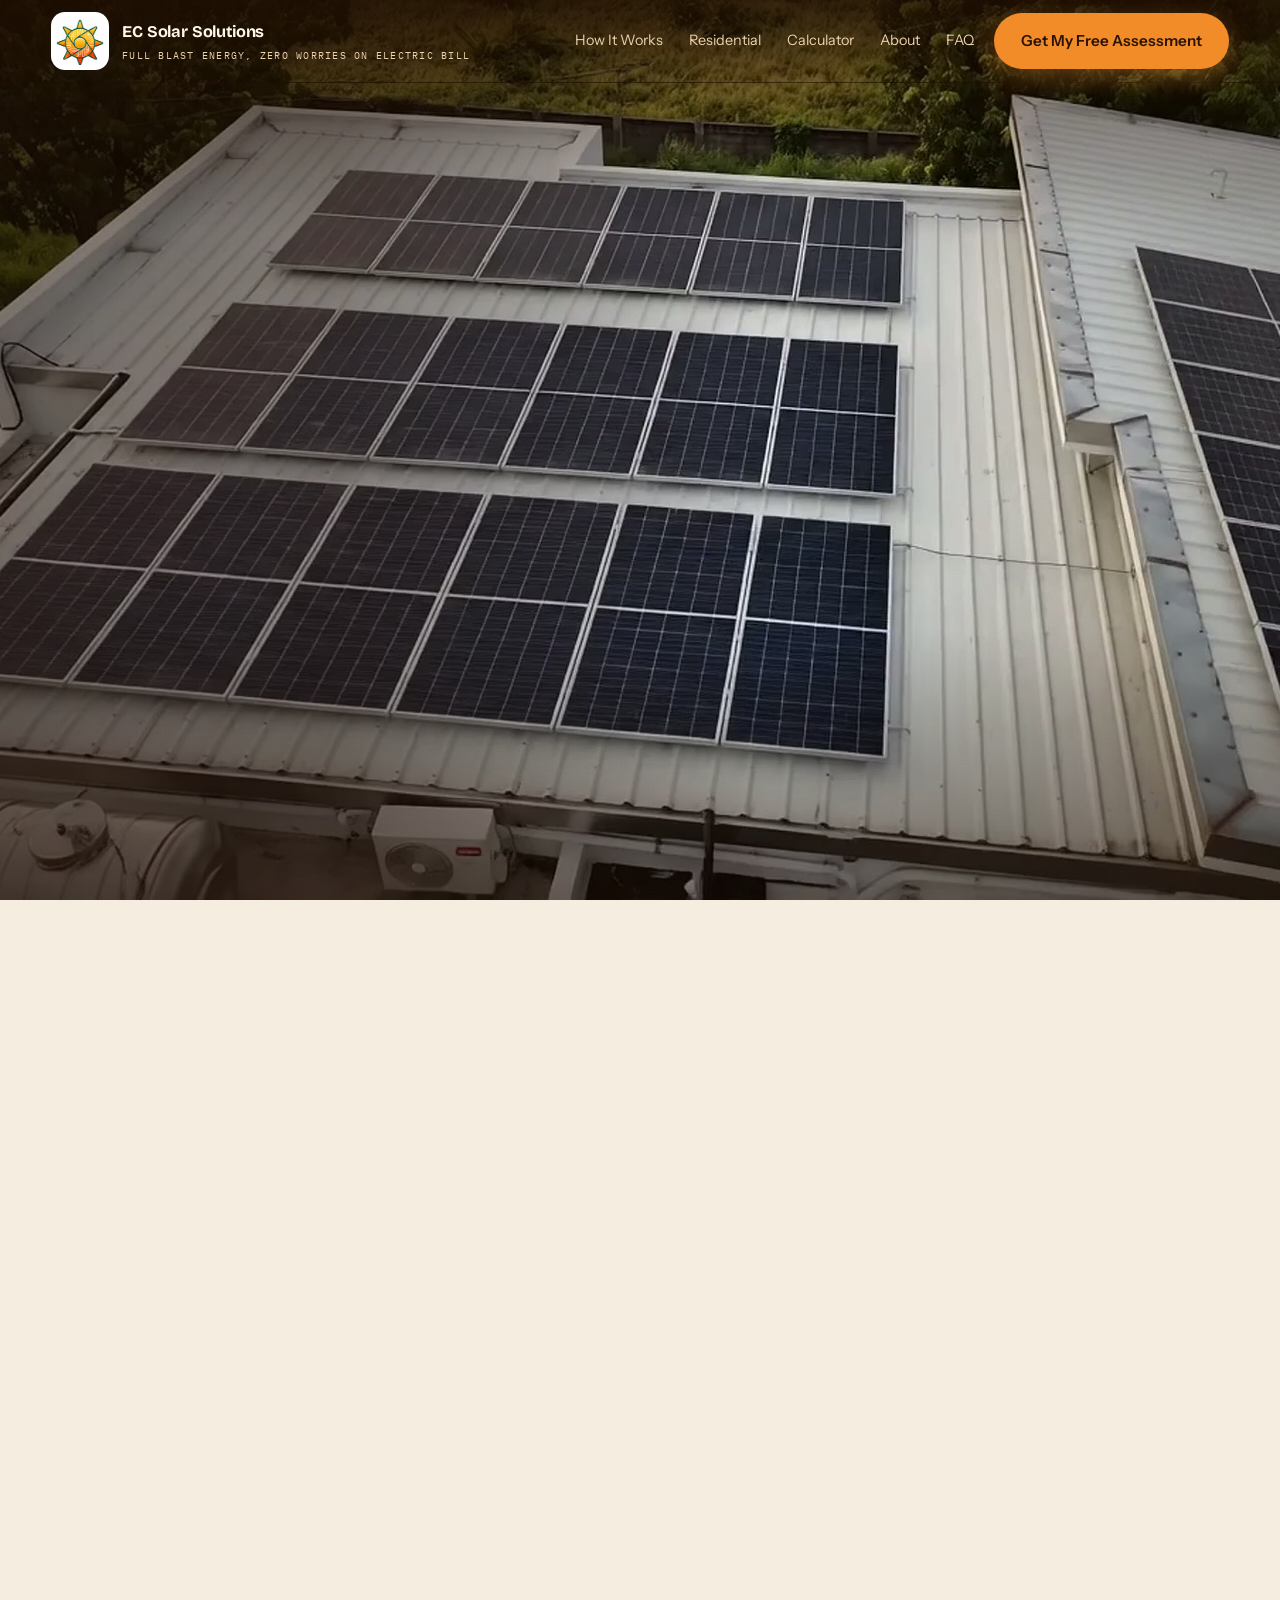
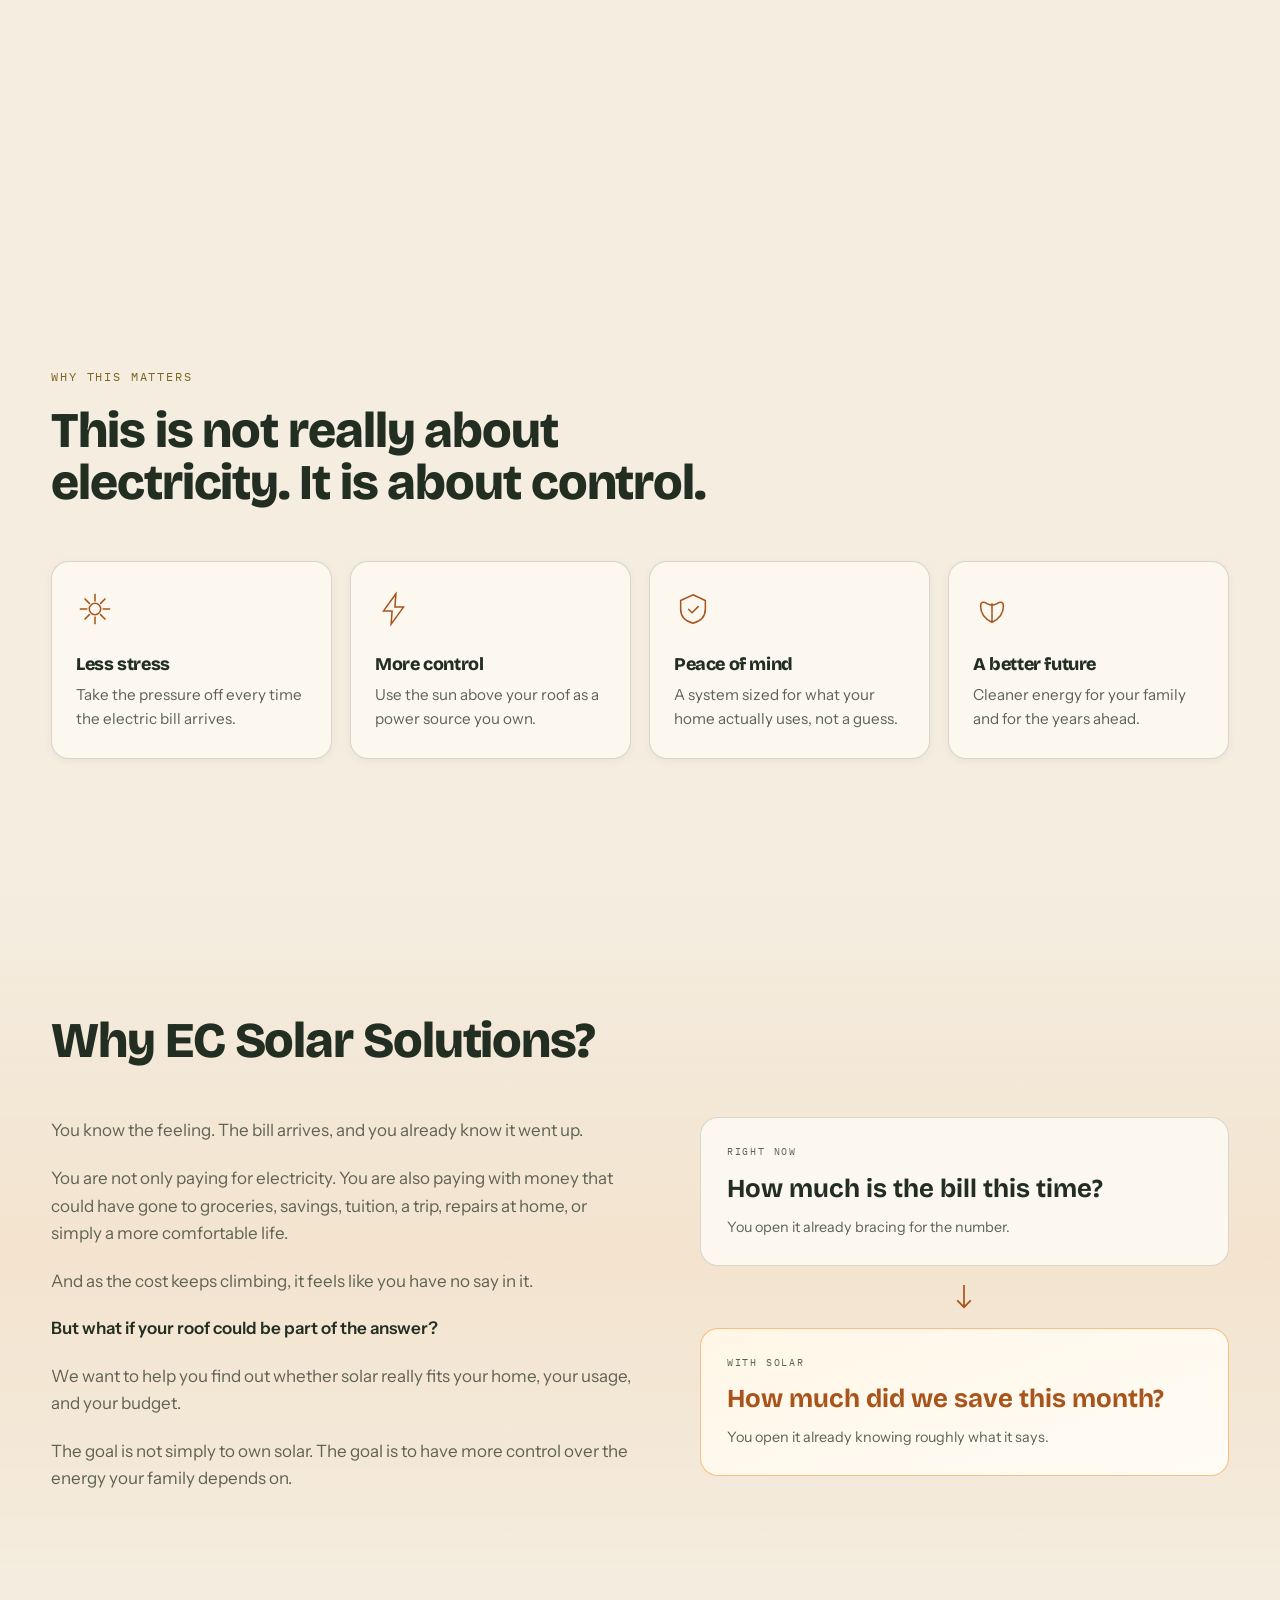
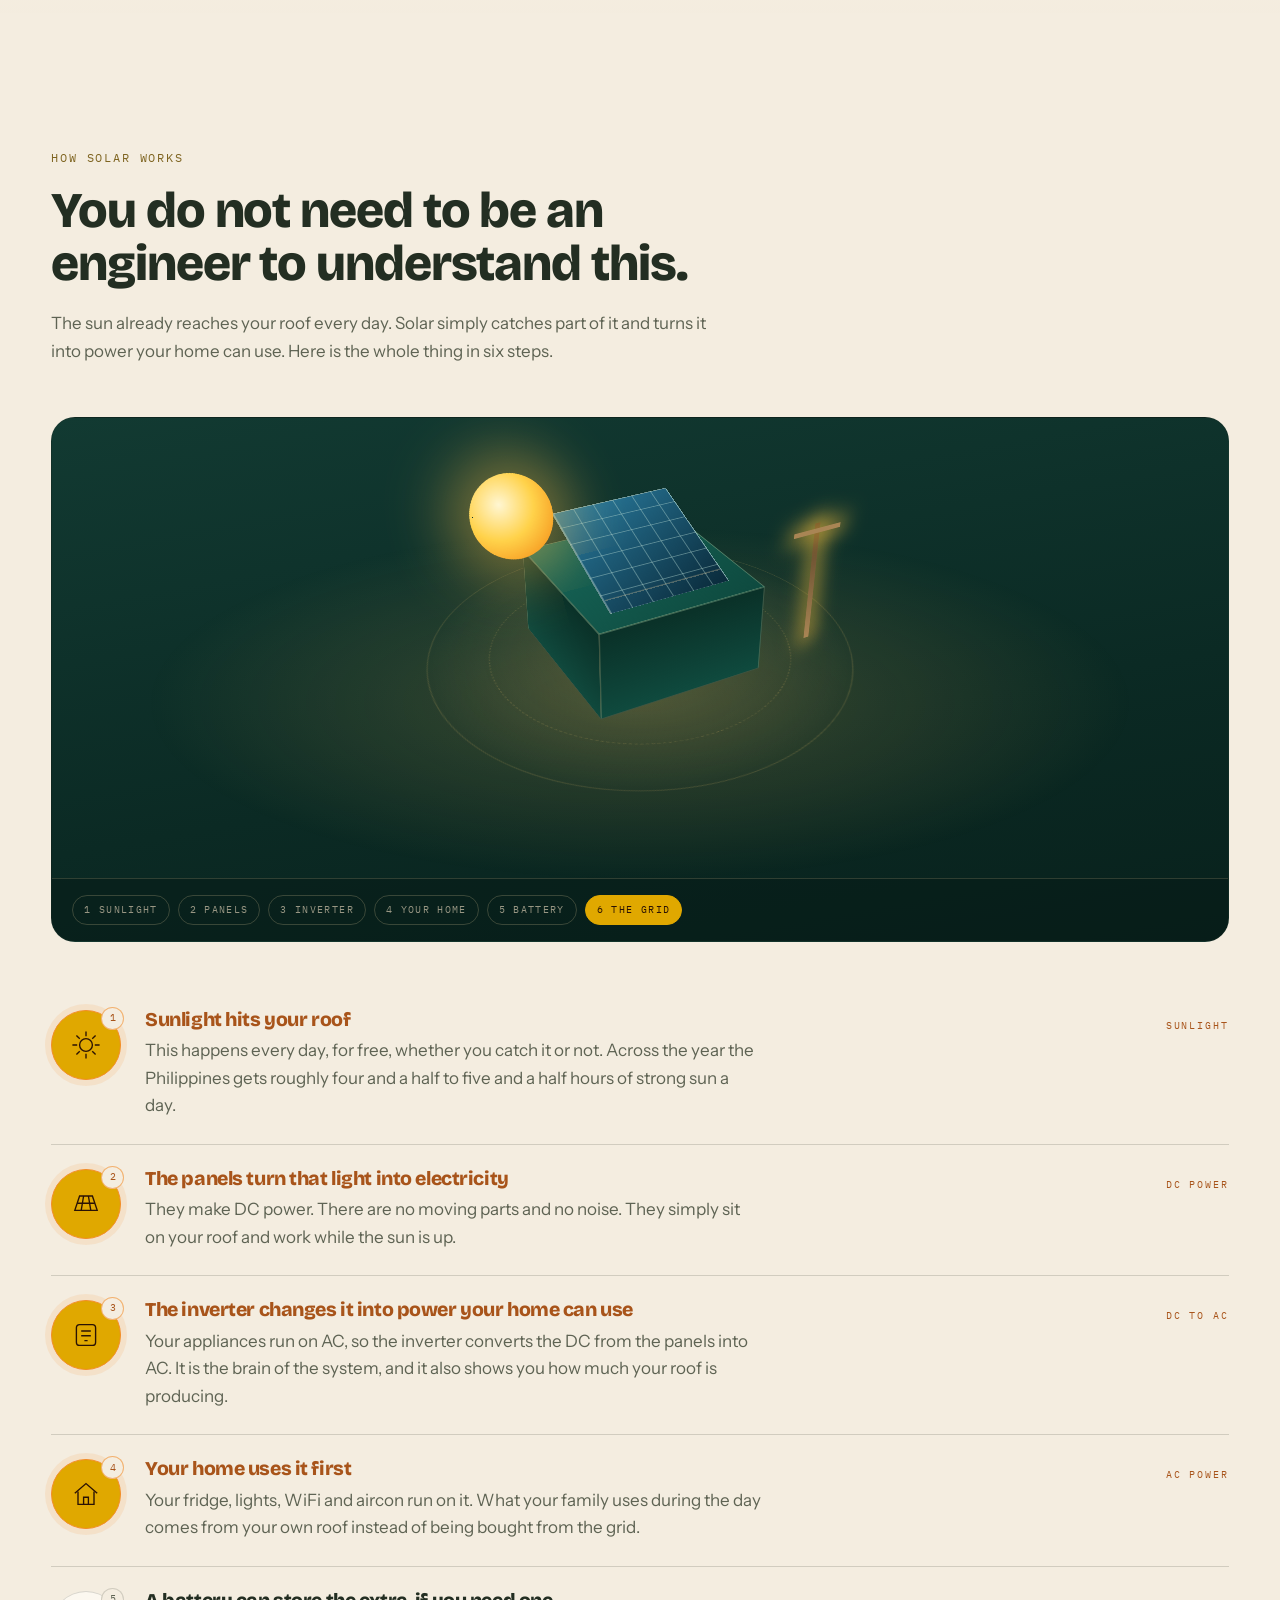
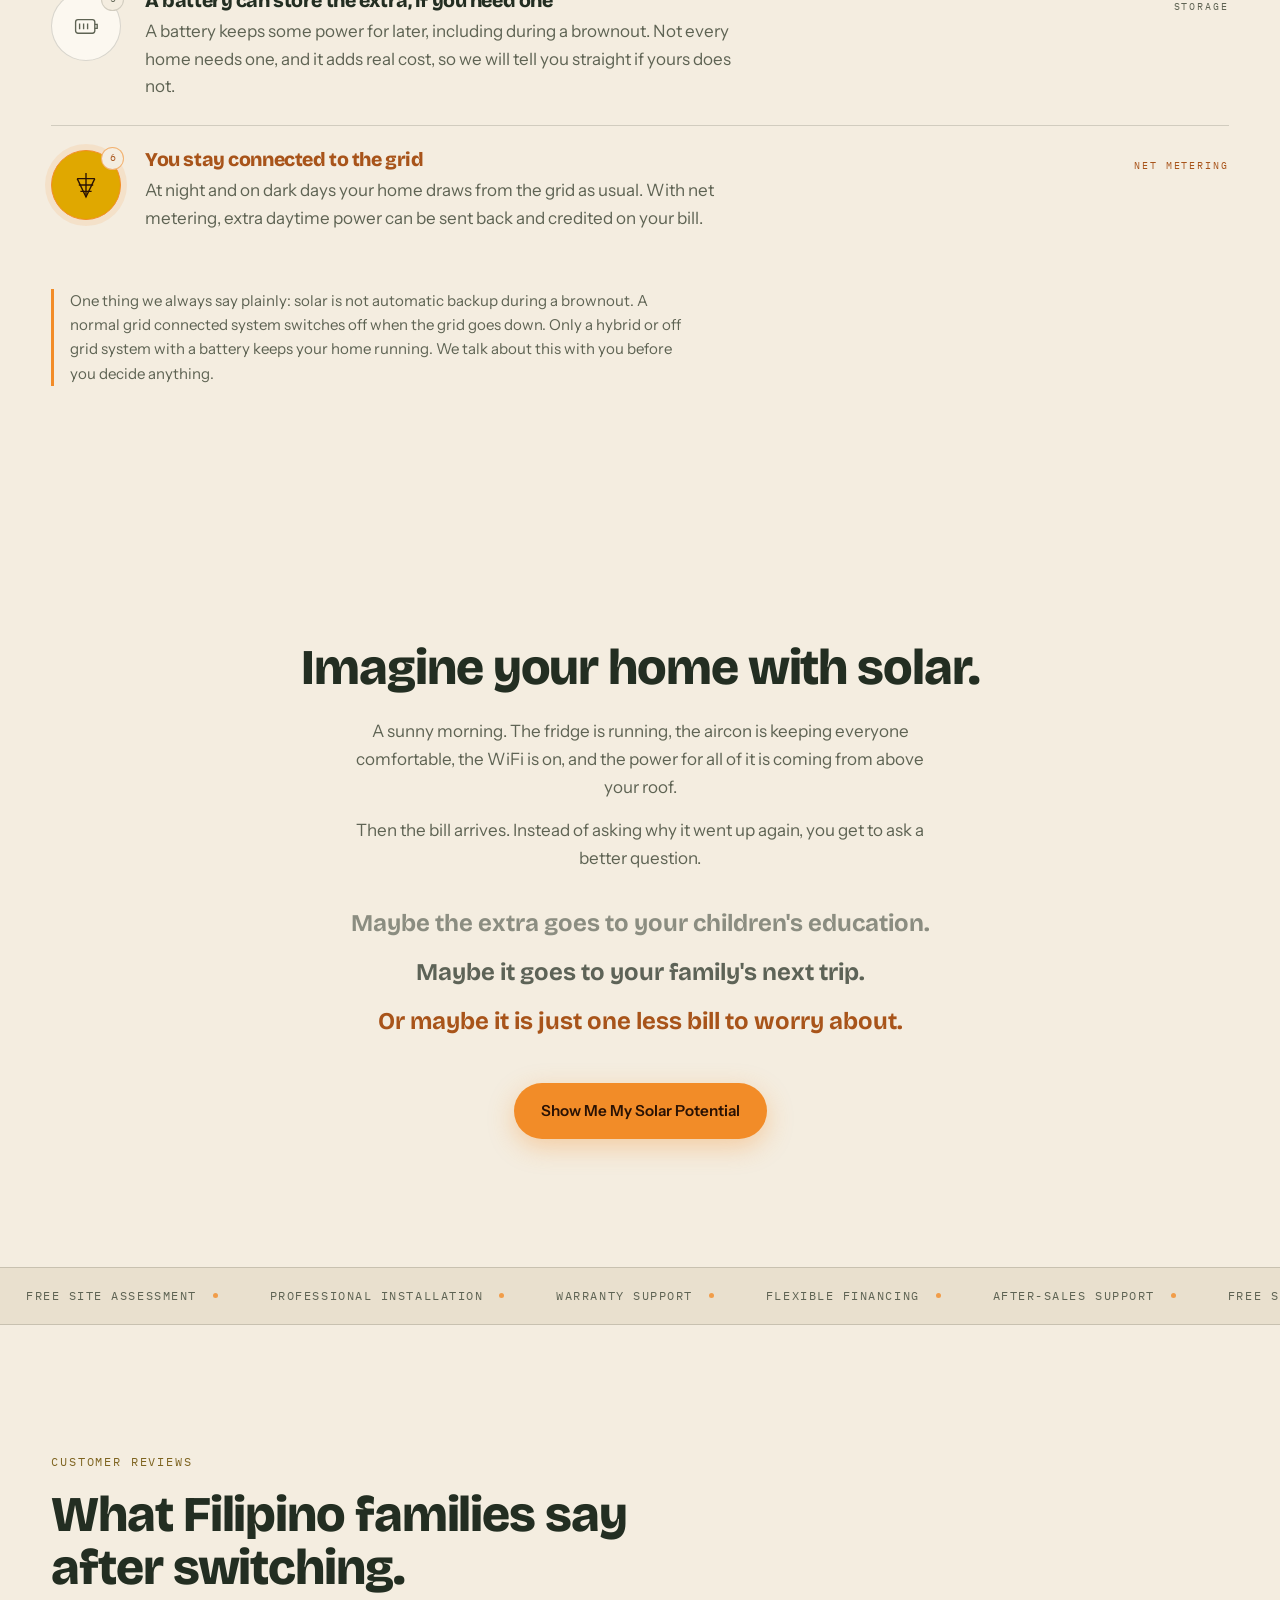
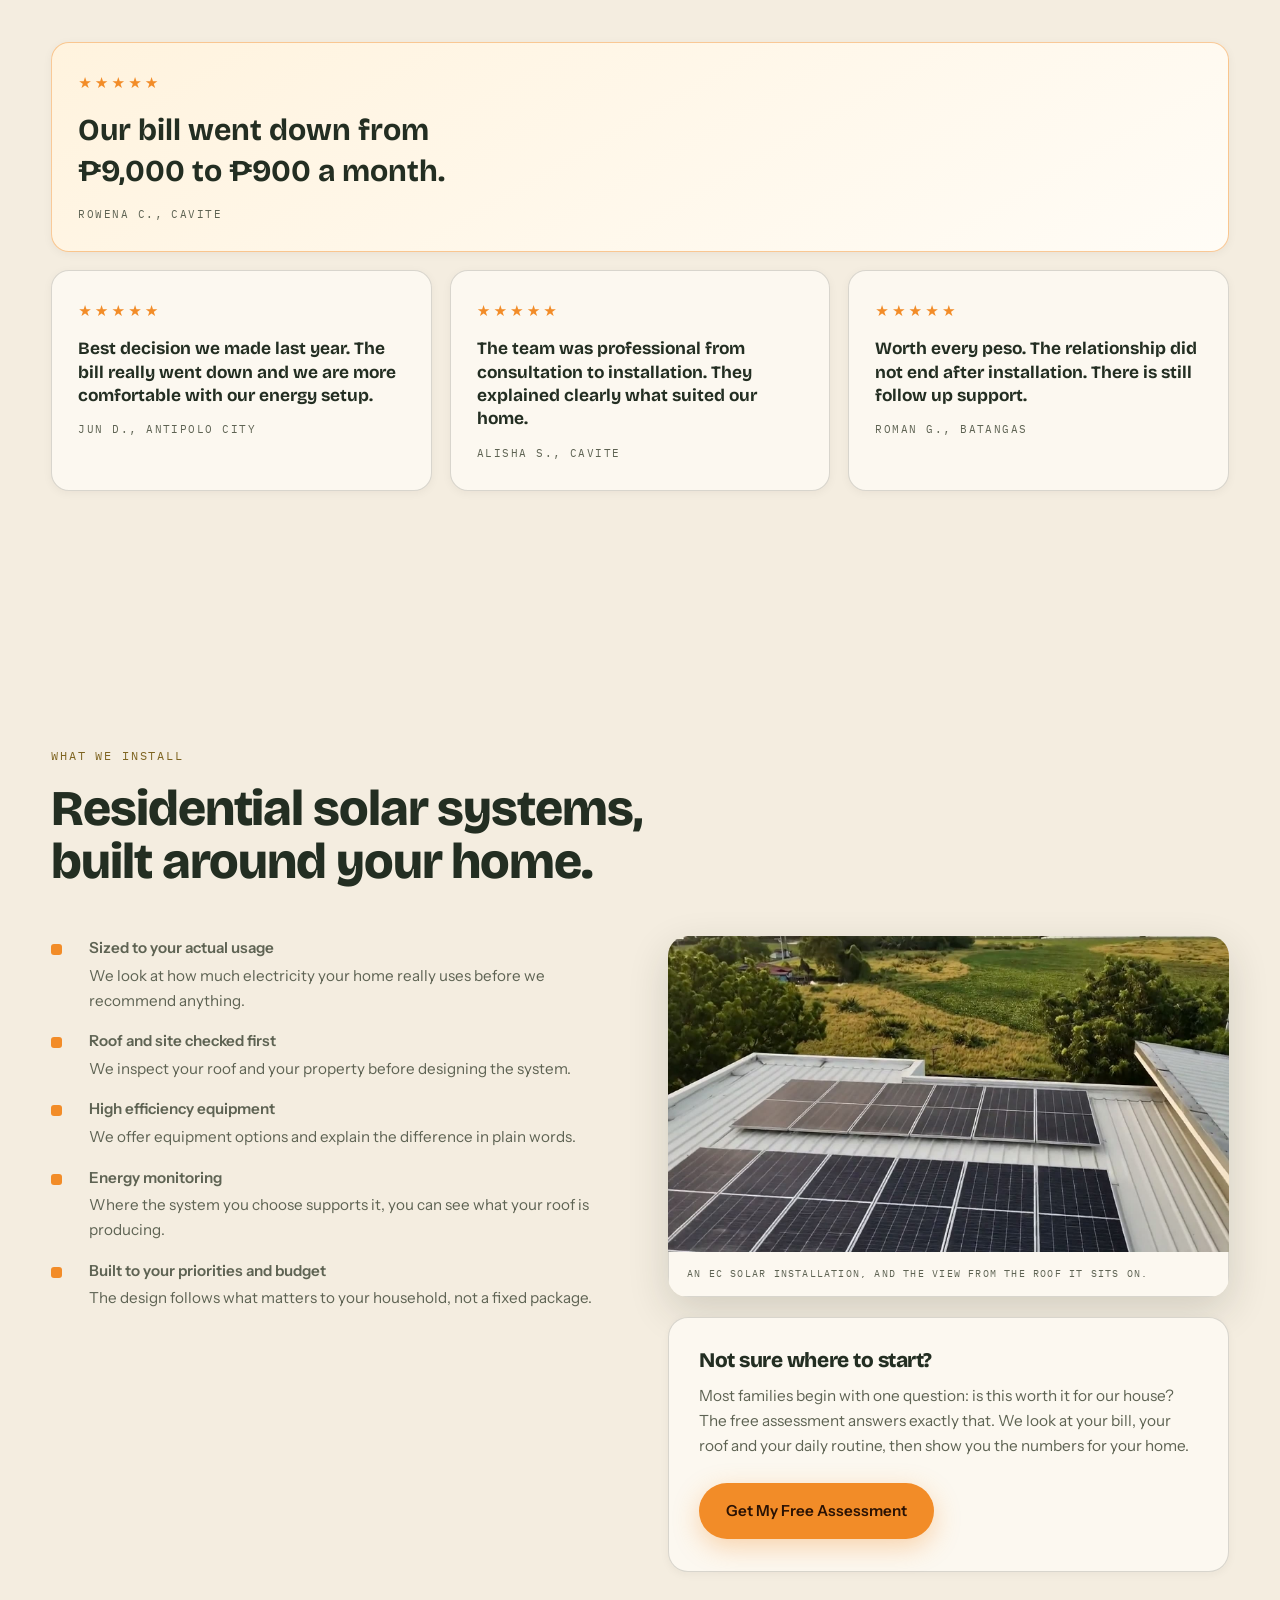
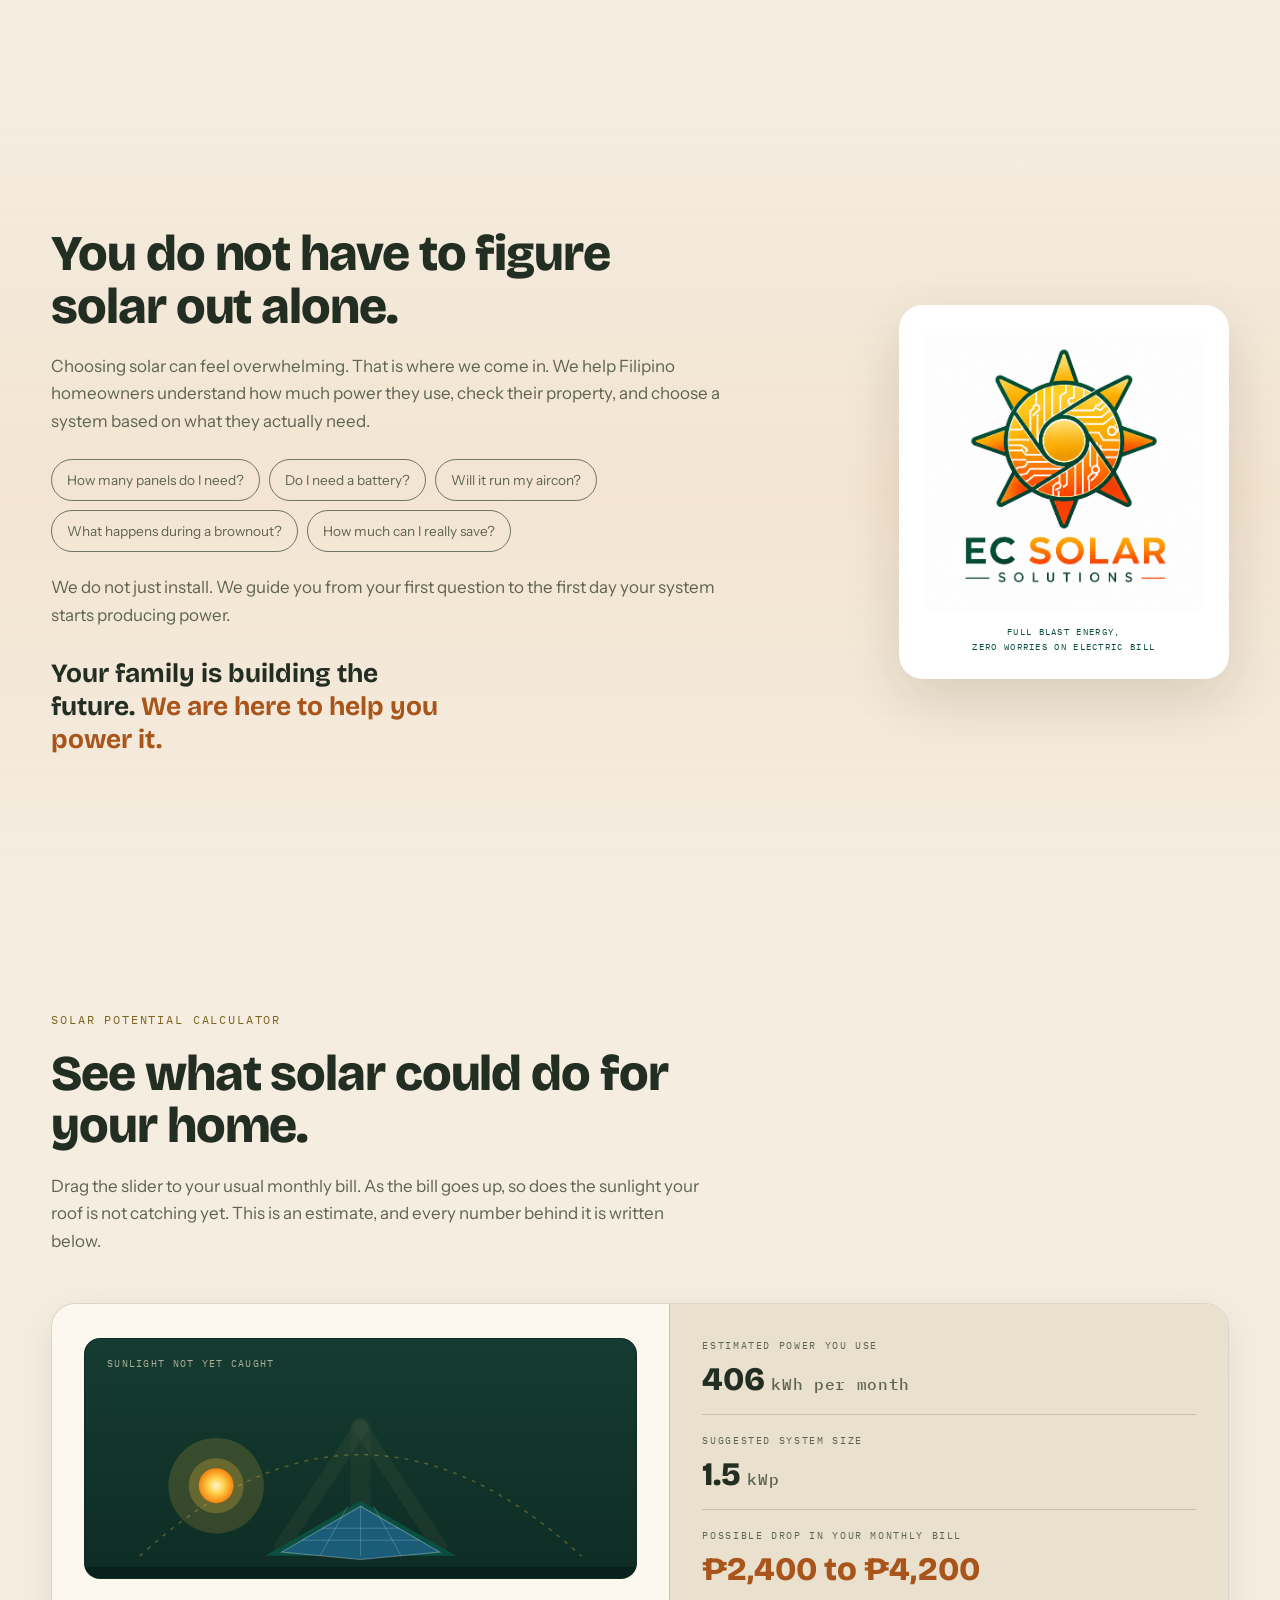
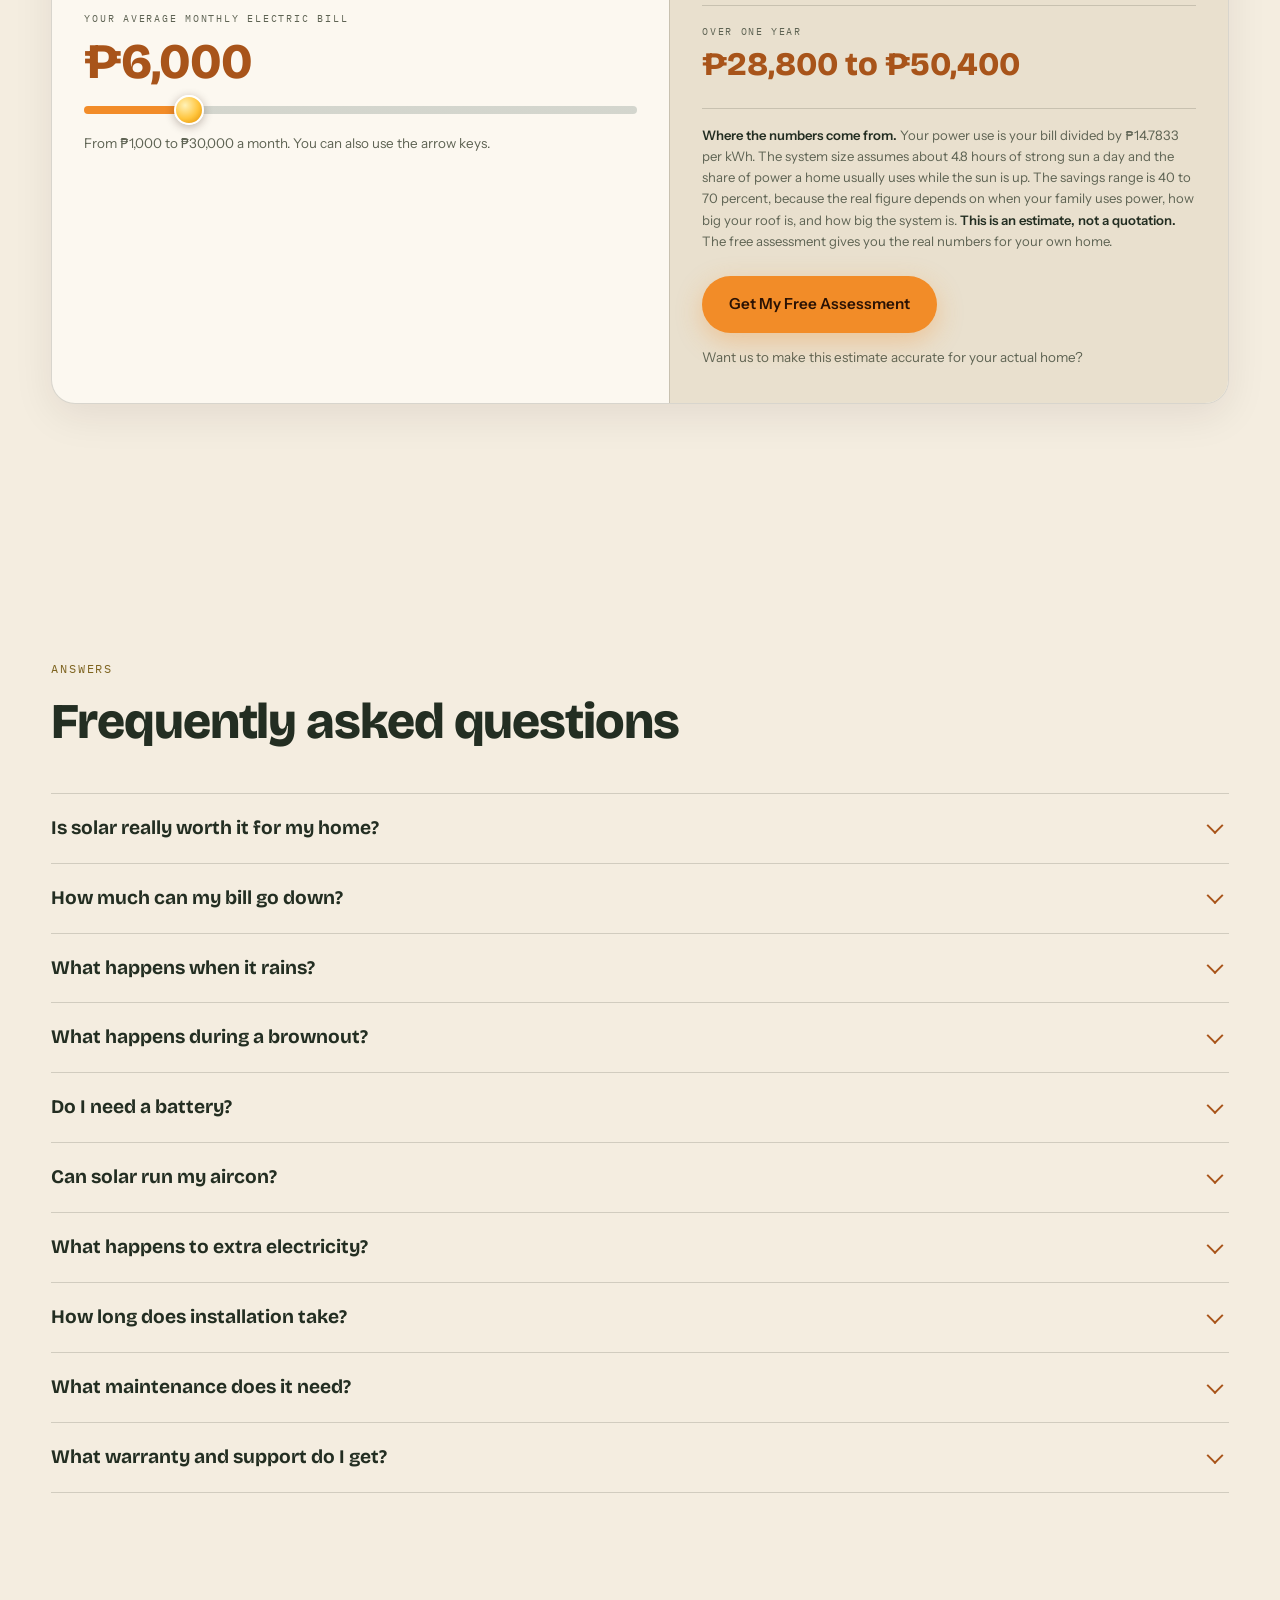
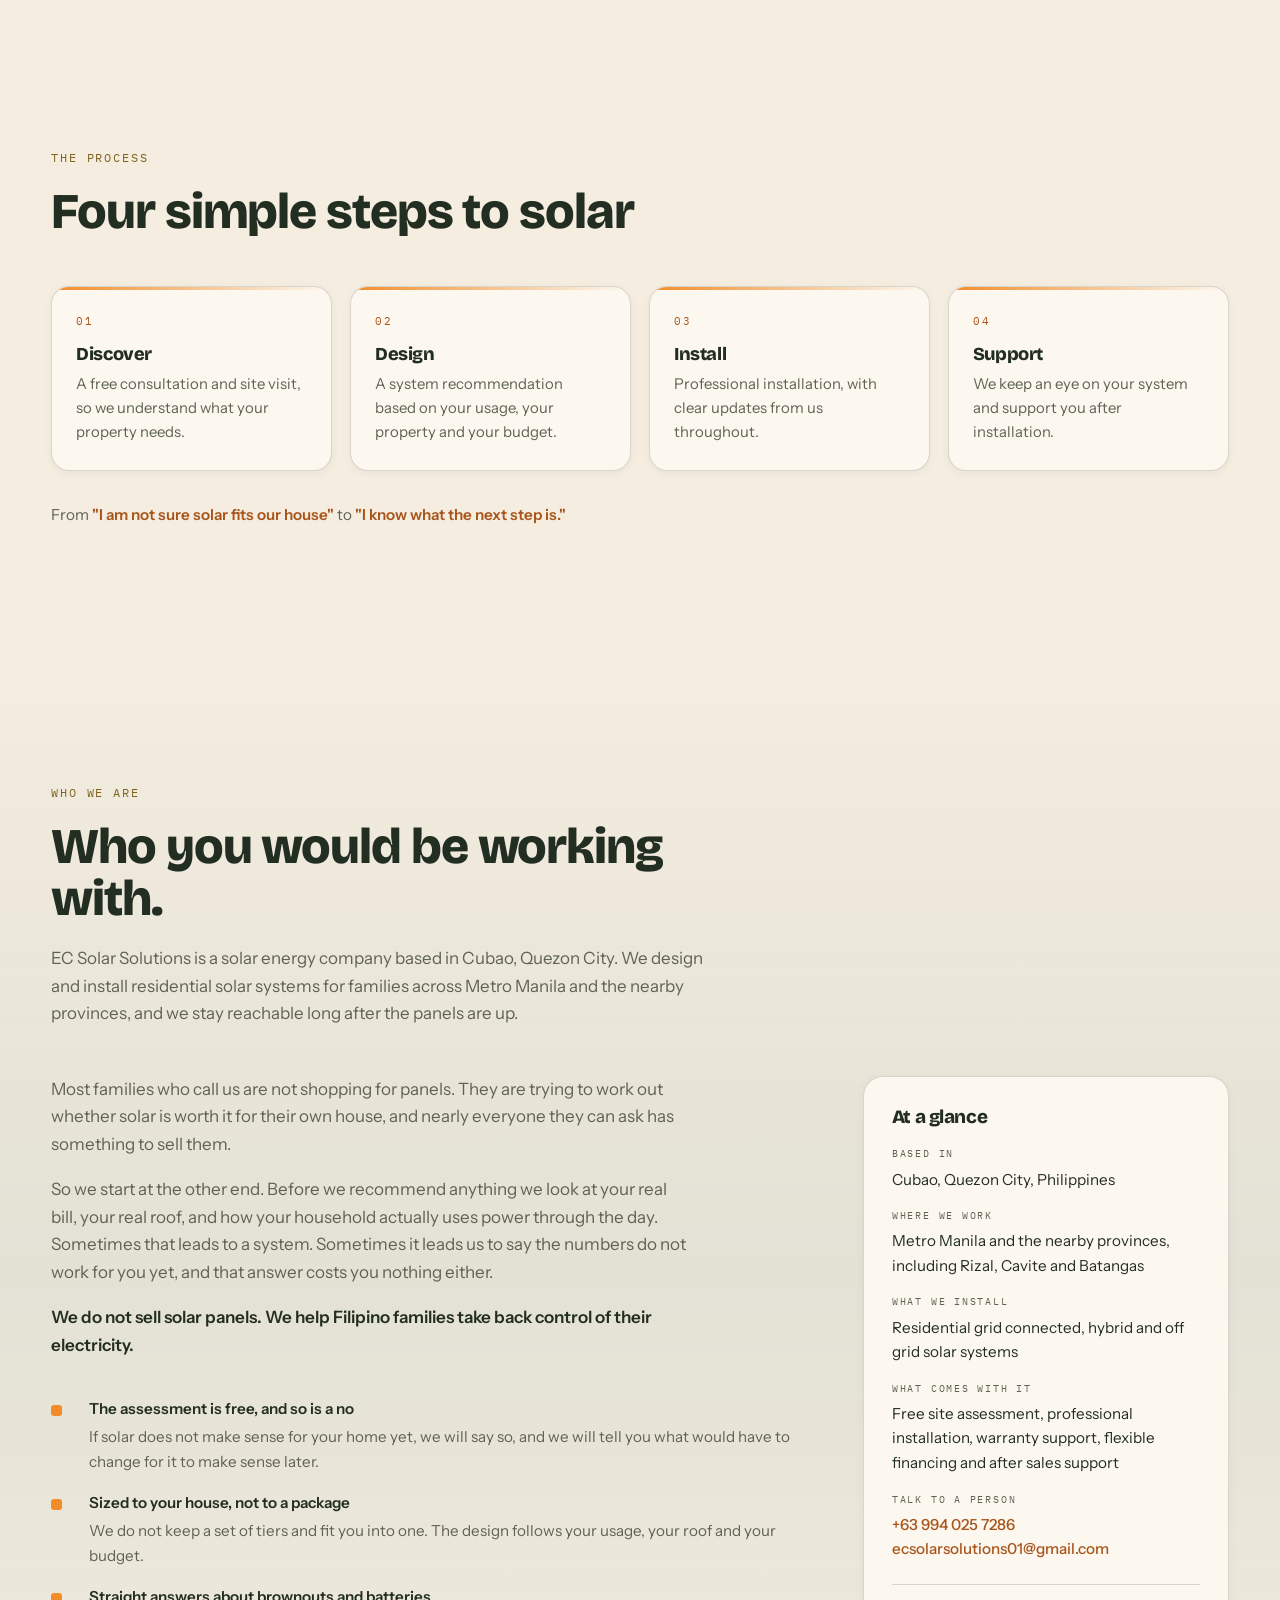
==== commit adac6aa0: "Update index.html" ====
--- a/ec-solar-solutions/index.html
+++ b/ec-solar-solutions/index.html
@@ -8,12 +8,18 @@
 <meta name="theme-color" content="#FAF2E4">
 <meta name="color-scheme" content="light">
 
-<!-- DEPLOY STEP: patch og:url and og:image with the live absolute URL before zipping -->
 <meta property="og:type" content="website">
 <meta property="og:title" content="EC Solar Solutions | Full Blast Energy, Zero Worries on Electric Bill">
 <meta property="og:description" content="We help Filipino homeowners understand and manage their electricity costs with thoughtfully designed solar systems.">
-<meta property="og:url" content="REPLACE_AT_DEPLOY">
-<meta property="og:image" content="REPLACE_AT_DEPLOY/assets/logo.png">
+<meta property="og:url" content="https://ec-solar-solutions.vercel.app/">
+<!-- the wide reveal frame, not the logo: a square logo crops badly in link cards -->
+<meta property="og:image" content="https://ec-solar-solutions.vercel.app/assets/hero-end.jpg">
+<meta property="og:image:width" content="2048">
+<meta property="og:image:height" content="1152">
+<meta property="og:image:alt" content="A rooftop solar array installed by EC Solar Solutions, with fields and water beyond at golden hour">
+<meta property="og:site_name" content="EC Solar Solutions">
+<meta property="og:locale" content="en_PH">
+<meta name="twitter:card" content="summary_large_image">
 
 <link rel="icon" href="data:image/svg+xml,%3Csvg xmlns='http://www.w3.org/2000/svg' viewBox='0 0 64 64'%3E%3Crect width='64' height='64' rx='14' fill='%230B4F43'/%3E%3Cpath d='M32 8l5 10 11-3-3 11 10 6-10 6 3 11-11-3-5 10-5-10-11 3 3-11-10-6 10-6-3-11 11 3z' fill='none' stroke='%23FFD700' stroke-width='3' stroke-linejoin='round'/%3E%3Ccircle cx='32' cy='32' r='8' fill='%23F28C28'/%3E%3C/svg%3E">
 
@@ -574,6 +580,28 @@
 .posline{margin-top:28px;font-family:var(--display);font-weight:700;font-size:clamp(1.2rem,2.2vw,1.65rem);line-height:1.24;max-width:24ch}
 .posline b{color:var(--accent-deep)}
 
+/* --- about --- */
+.about{background:linear-gradient(180deg,transparent,rgba(11,79,67,.07),transparent)}
+.aboutgrid{display:grid;grid-template-columns:1fr 366px;gap:24px 56px;margin-top:48px;align-items:start}
+@media(max-width:940px){.aboutgrid{grid-template-columns:1fr;gap:36px}}
+.abody{display:grid;gap:18px;max-width:58ch;color:var(--text-secondary)}
+.abody em{color:var(--text-primary);font-style:normal;font-weight:600}
+.stands{margin:38px 0 0;padding:0;list-style:none;display:grid;gap:17px}
+.stands li{display:grid;grid-template-columns:24px 1fr;gap:14px;align-items:baseline}
+.stands li::before{content:"";width:11px;height:11px;border-radius:3px;background:var(--accent);transform:translateY(2px)}
+.stands b{display:block;font-weight:600;margin-bottom:3px;color:var(--text-primary)}
+.stands span{color:var(--text-secondary);font-size:.95rem}
+.factcard{background:var(--panel);border:1px solid var(--line);border-radius:20px;padding:30px 28px;box-shadow:0 2px 10px rgba(35,46,34,.05);position:sticky;top:112px}
+@media(max-width:940px){.factcard{position:static}}
+.factcard h3{font-size:1.18rem;margin-bottom:20px}
+.factcard dl{margin:0;display:grid;gap:16px}
+.factcard dt{font-family:var(--mono);font-size:.62rem;letter-spacing:.18em;text-transform:uppercase;color:var(--text-secondary)}
+.factcard dd{margin:5px 0 0;font-size:.95rem}
+.factcard dd a{color:var(--accent-deep);text-decoration:none;font-weight:500}
+.factcard dd a:hover{text-decoration:underline}
+.fcnote{margin-top:22px;padding-top:20px;border-top:1px solid var(--line);font-size:.88rem;color:var(--text-secondary)}
+@media(pointer:coarse){.factcard dd a{display:inline-flex;align-items:center;min-height:44px}}
+
 /* --- calculator --- */
 .calcbox{margin-top:48px;border:1px solid var(--line);border-radius:24px;overflow:hidden;background:var(--panel);box-shadow:0 12px 40px rgba(40,18,2,.08)}
 .calcgrid{display:grid;grid-template-columns:1.05fr .95fr}
@@ -734,6 +762,7 @@
     <a href="#howitworks">How It Works</a>
     <a href="#residential">Residential</a>
     <a href="#calculator">Calculator</a>
+    <a href="#about">About</a>
     <a href="#faq">FAQ</a>
   </div>
   <a class="btn btn-primary" href="#assessment">Get My Free Assessment</a>
@@ -1268,6 +1297,56 @@
     </div>
   </section>
 
+  <!-- ---------- ABOUT ---------- -->
+  <!--
+    FILL IN WHEN YOU HAVE THEM. These are the only facts a visitor asks for
+    that this section cannot answer yet, and none of them should be guessed:
+      - the year EC Solar Solutions started
+      - how many homes you have installed for so far
+      - PCAB licence, DTI or SEC registration number, DOE accreditation
+      - names and roles of the people who show up for the site visit
+    Each one belongs in the "At a glance" list below as another dt/dd pair.
+  -->
+  <section class="sec about" id="about">
+    <div class="wrap">
+      <div class="sec-head rise">
+        <p class="kicker">Who we are</p>
+        <h2>Who you would be working with.</h2>
+        <p class="lede">EC Solar Solutions is a solar energy company based in Cubao, Quezon City. We design and install residential solar systems for families across Metro Manila and the nearby provinces, and we stay reachable long after the panels are up.</p>
+      </div>
+
+      <div class="aboutgrid">
+        <div class="rise">
+          <div class="abody">
+            <p>Most families who call us are not shopping for panels. They are trying to work out whether solar is worth it for their own house, and nearly everyone they can ask has something to sell them.</p>
+            <p>So we start at the other end. Before we recommend anything we look at your real bill, your real roof, and how your household actually uses power through the day. Sometimes that leads to a system. Sometimes it leads us to say the numbers do not work for you yet, and that answer costs you nothing either.</p>
+            <p><em>We do not sell solar panels. We help Filipino families take back control of their electricity.</em></p>
+          </div>
+          <ul class="stands">
+            <li><span><b>The assessment is free, and so is a no</b>If solar does not make sense for your home yet, we will say so, and we will tell you what would have to change for it to make sense later.</span></li>
+            <li><span><b>Sized to your house, not to a package</b>We do not keep a set of tiers and fit you into one. The design follows your usage, your roof and your budget.</span></li>
+            <li><span><b>Straight answers about brownouts and batteries</b>A grid connected system switches off when the grid goes down. Only a hybrid or off grid system with a battery keeps your home running, and not every home needs one. You hear that from us before you decide, not after.</span></li>
+            <li><span><b>We are still here after installation</b>Warranty support and after sales support are part of the work, not an add on.</span></li>
+          </ul>
+        </div>
+
+        <aside class="rise">
+          <div class="factcard">
+            <h3>At a glance</h3>
+            <dl>
+              <div><dt>Based in</dt><dd>Cubao, Quezon City, Philippines</dd></div>
+              <div><dt>Where we work</dt><dd>Metro Manila and the nearby provinces, including Rizal, Cavite and Batangas</dd></div>
+              <div><dt>What we install</dt><dd>Residential grid connected, hybrid and off grid solar systems</dd></div>
+              <div><dt>What comes with it</dt><dd>Free site assessment, professional installation, warranty support, flexible financing and after sales support</dd></div>
+              <div><dt>Talk to a person</dt><dd><a href="tel:+639940257286">+63 994 025 7286</a><br><a href="mailto:ecsolarsolutions01@gmail.com">ecsolarsolutions01@gmail.com</a></dd></div>
+            </dl>
+            <p class="fcnote">Only exploring, and not ready to decide anything? Call the number above anyway. We answer questions from people who are still working it out.</p>
+          </div>
+        </aside>
+      </div>
+    </div>
+  </section>
+
   <!-- ---------- OFFER + FORM ---------- -->
   <section class="sec offer" id="assessment">
     <div class="wrap">
@@ -1369,6 +1448,7 @@
         <li><a href="#howitworks">How solar works</a></li>
         <li><a href="#residential">Residential solar</a></li>
         <li><a href="#calculator">Solar potential calculator</a></li>
+        <li><a href="#about">About EC Solar Solutions</a></li>
         <li><a href="#faq">Frequently asked questions</a></li>
         <li><a href="#assessment">Free assessment</a></li>
       </ul>
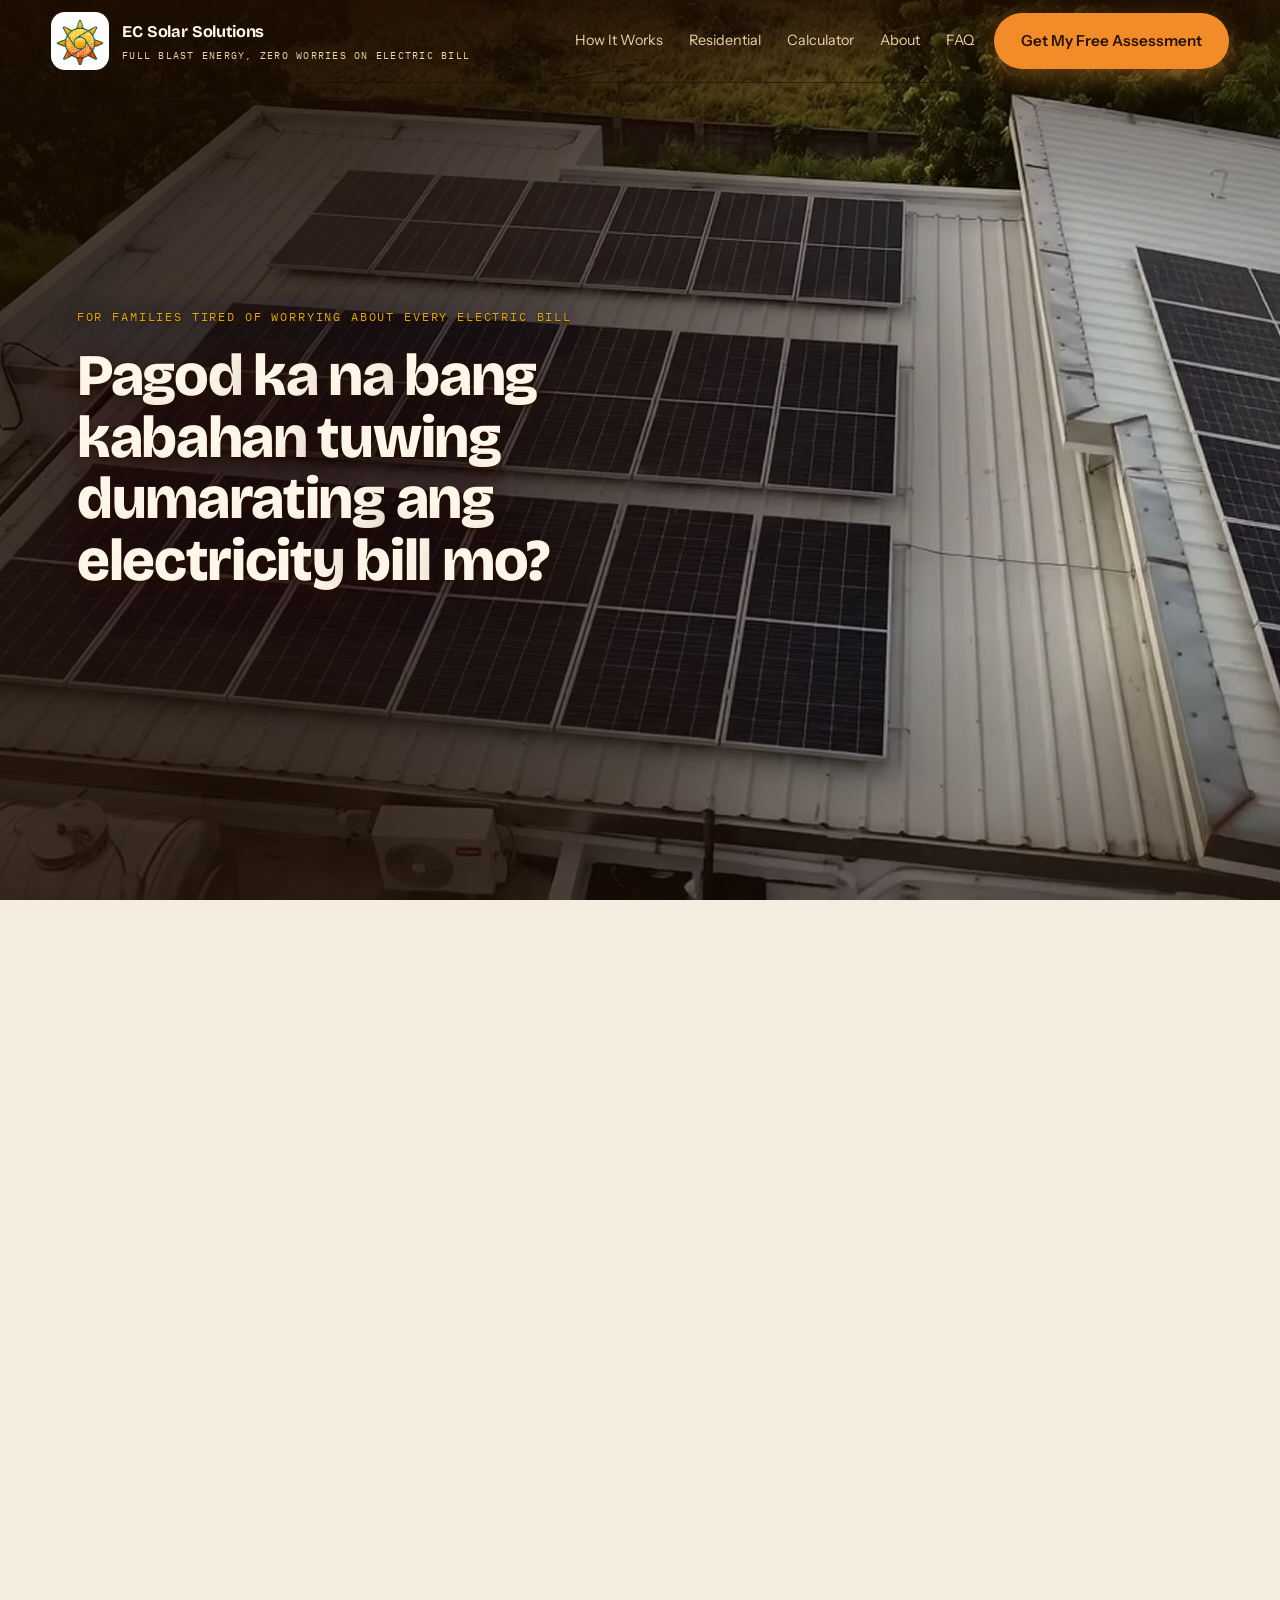
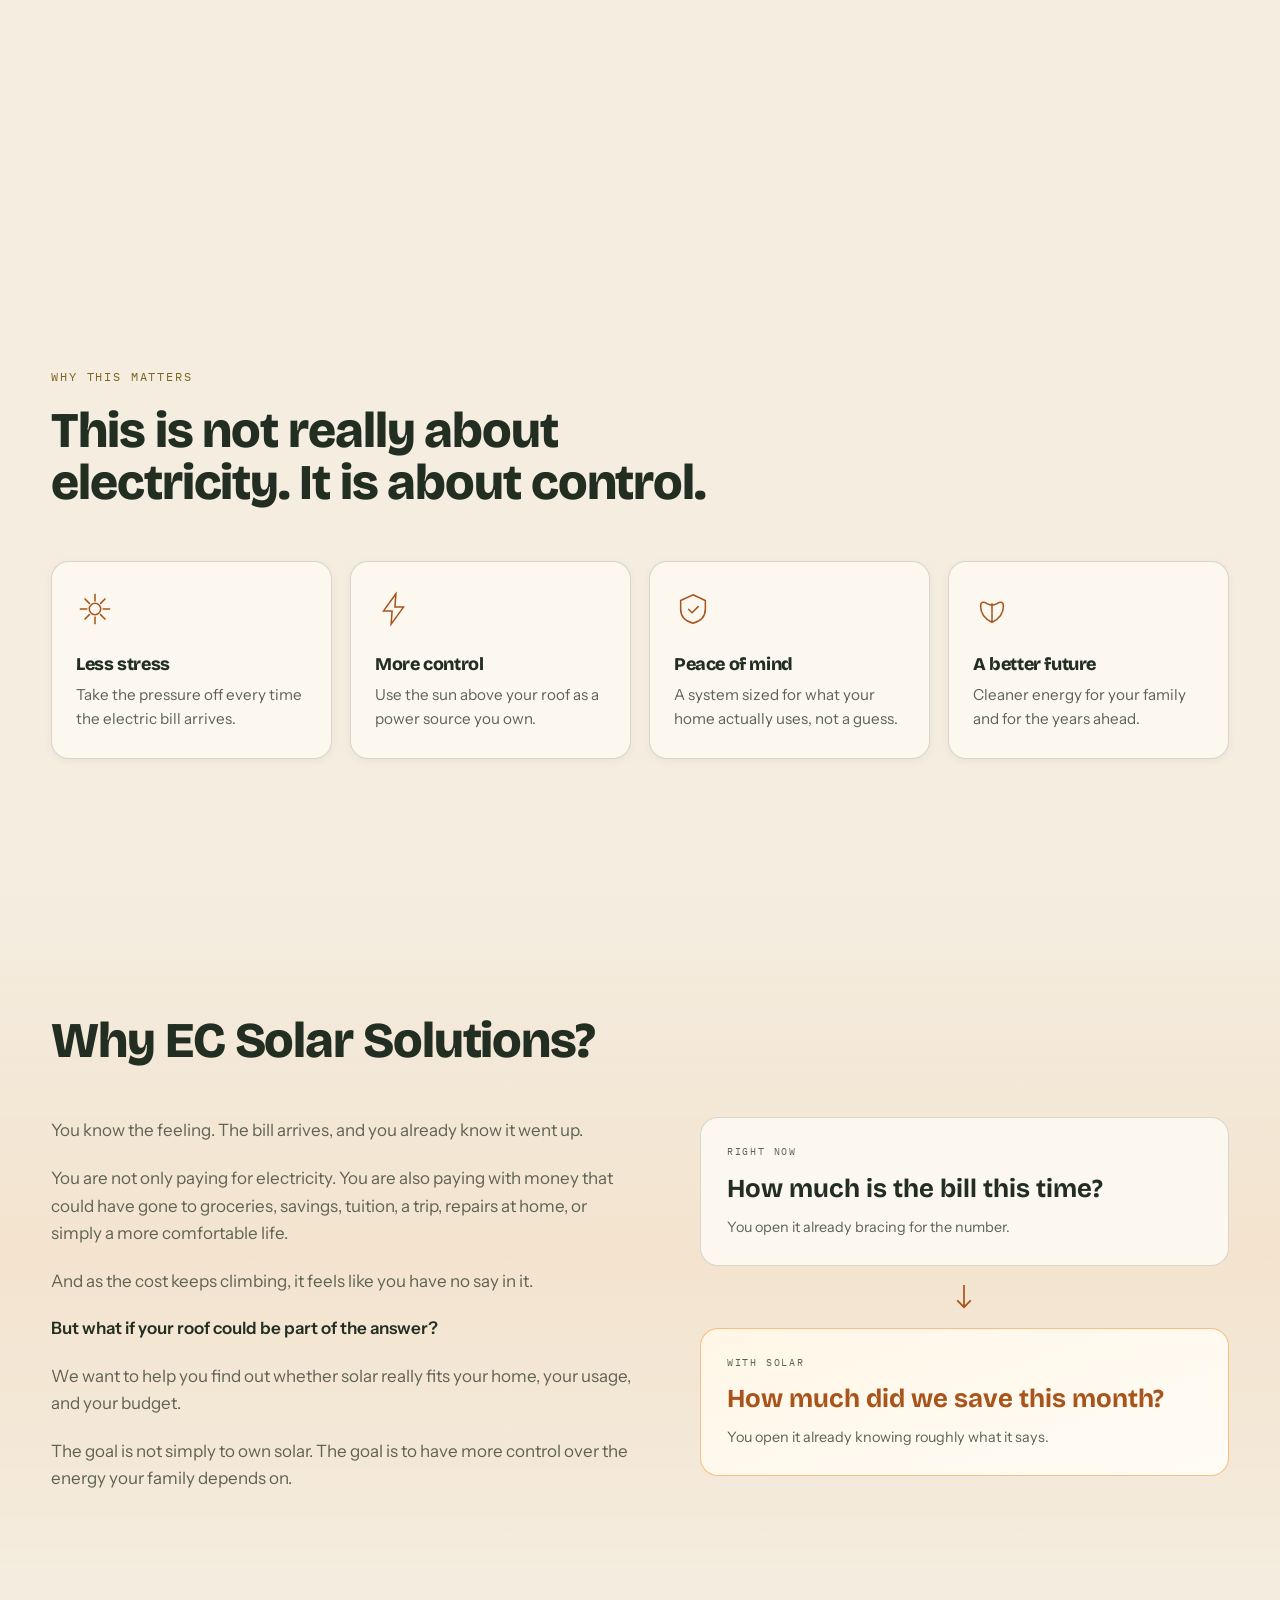
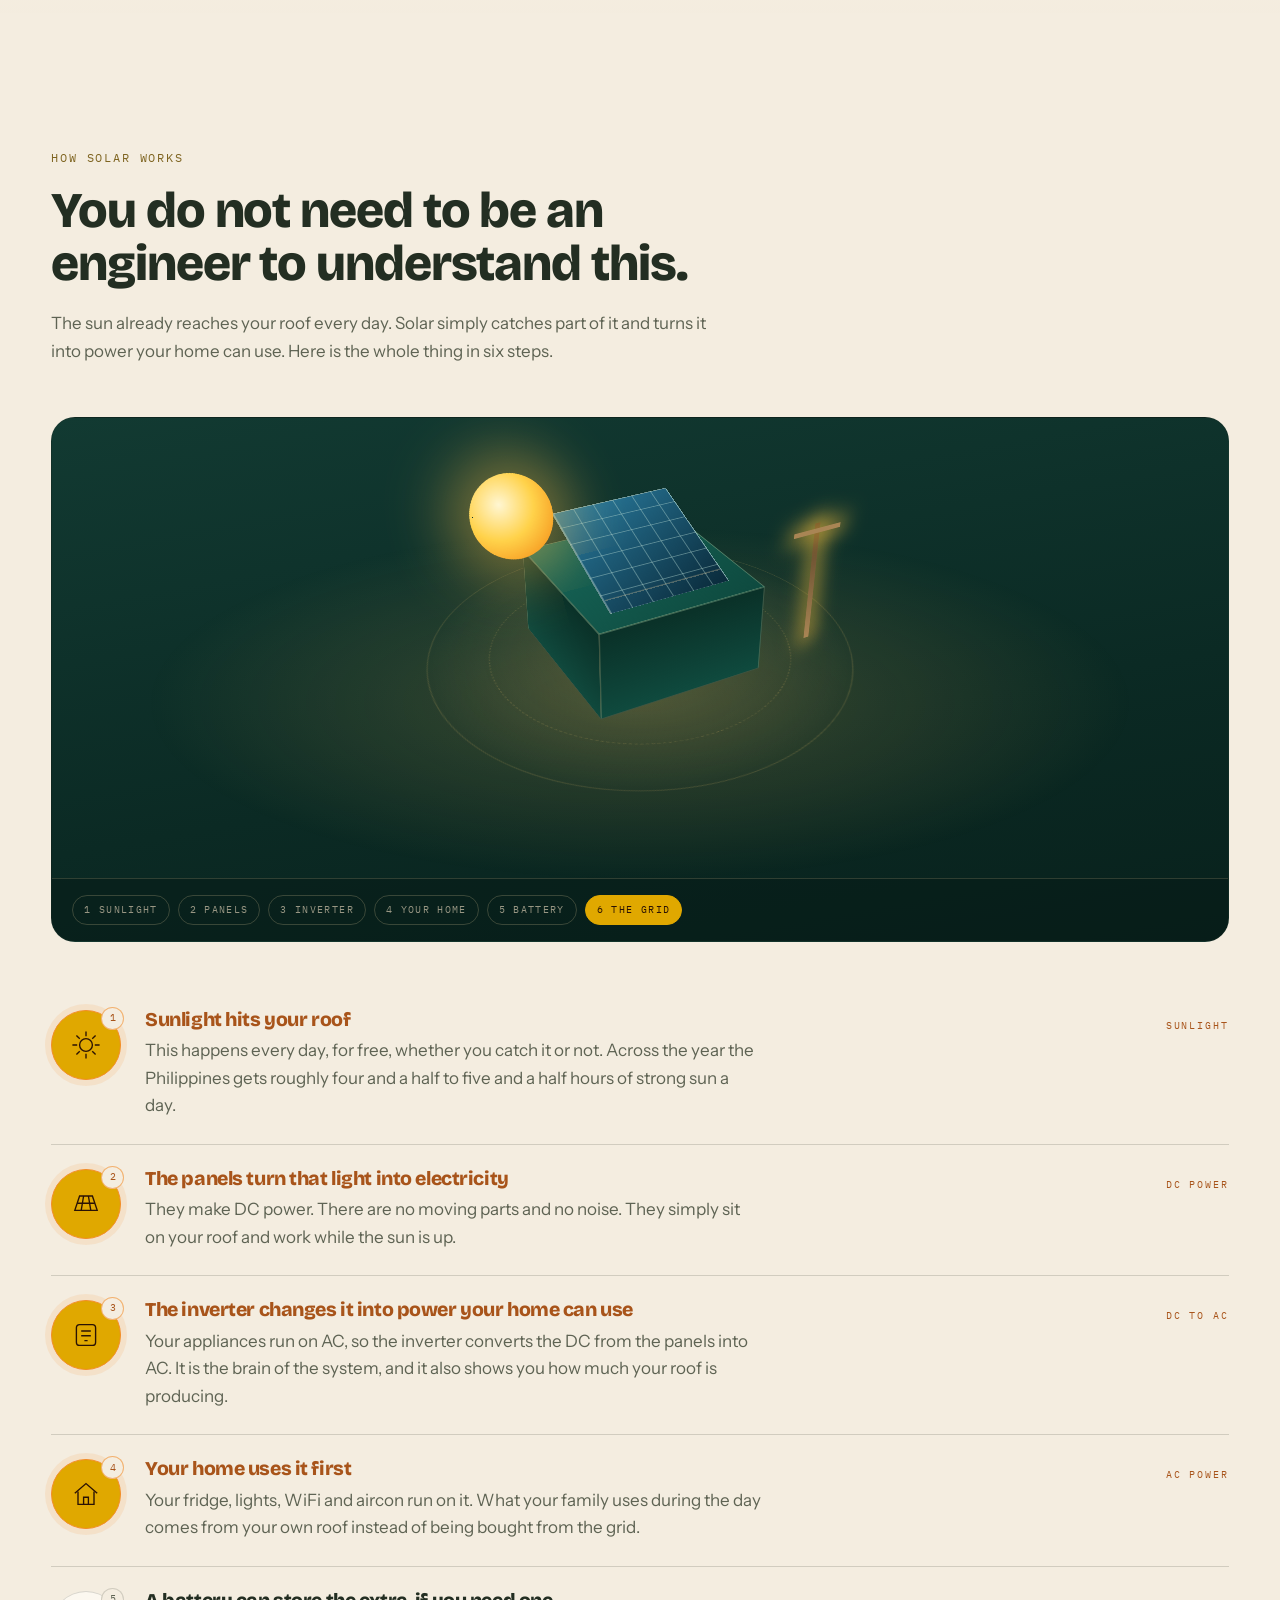
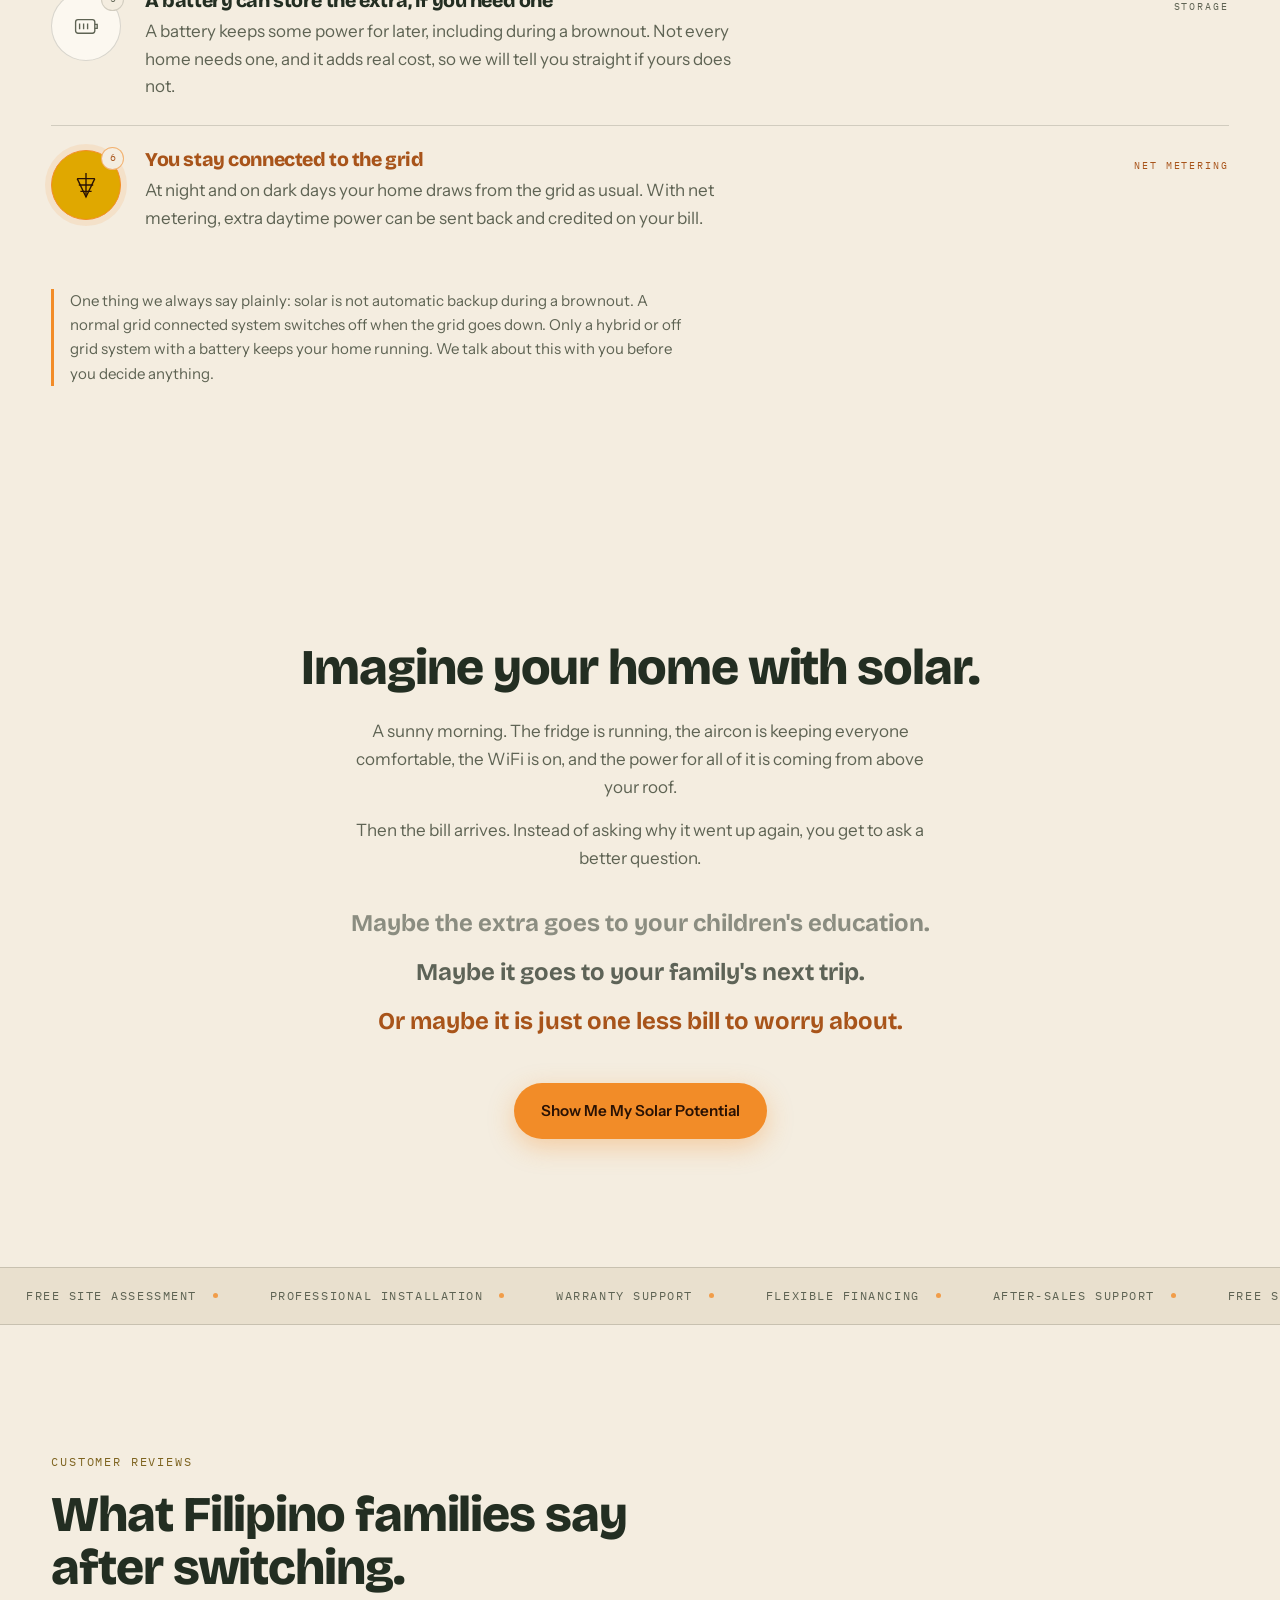
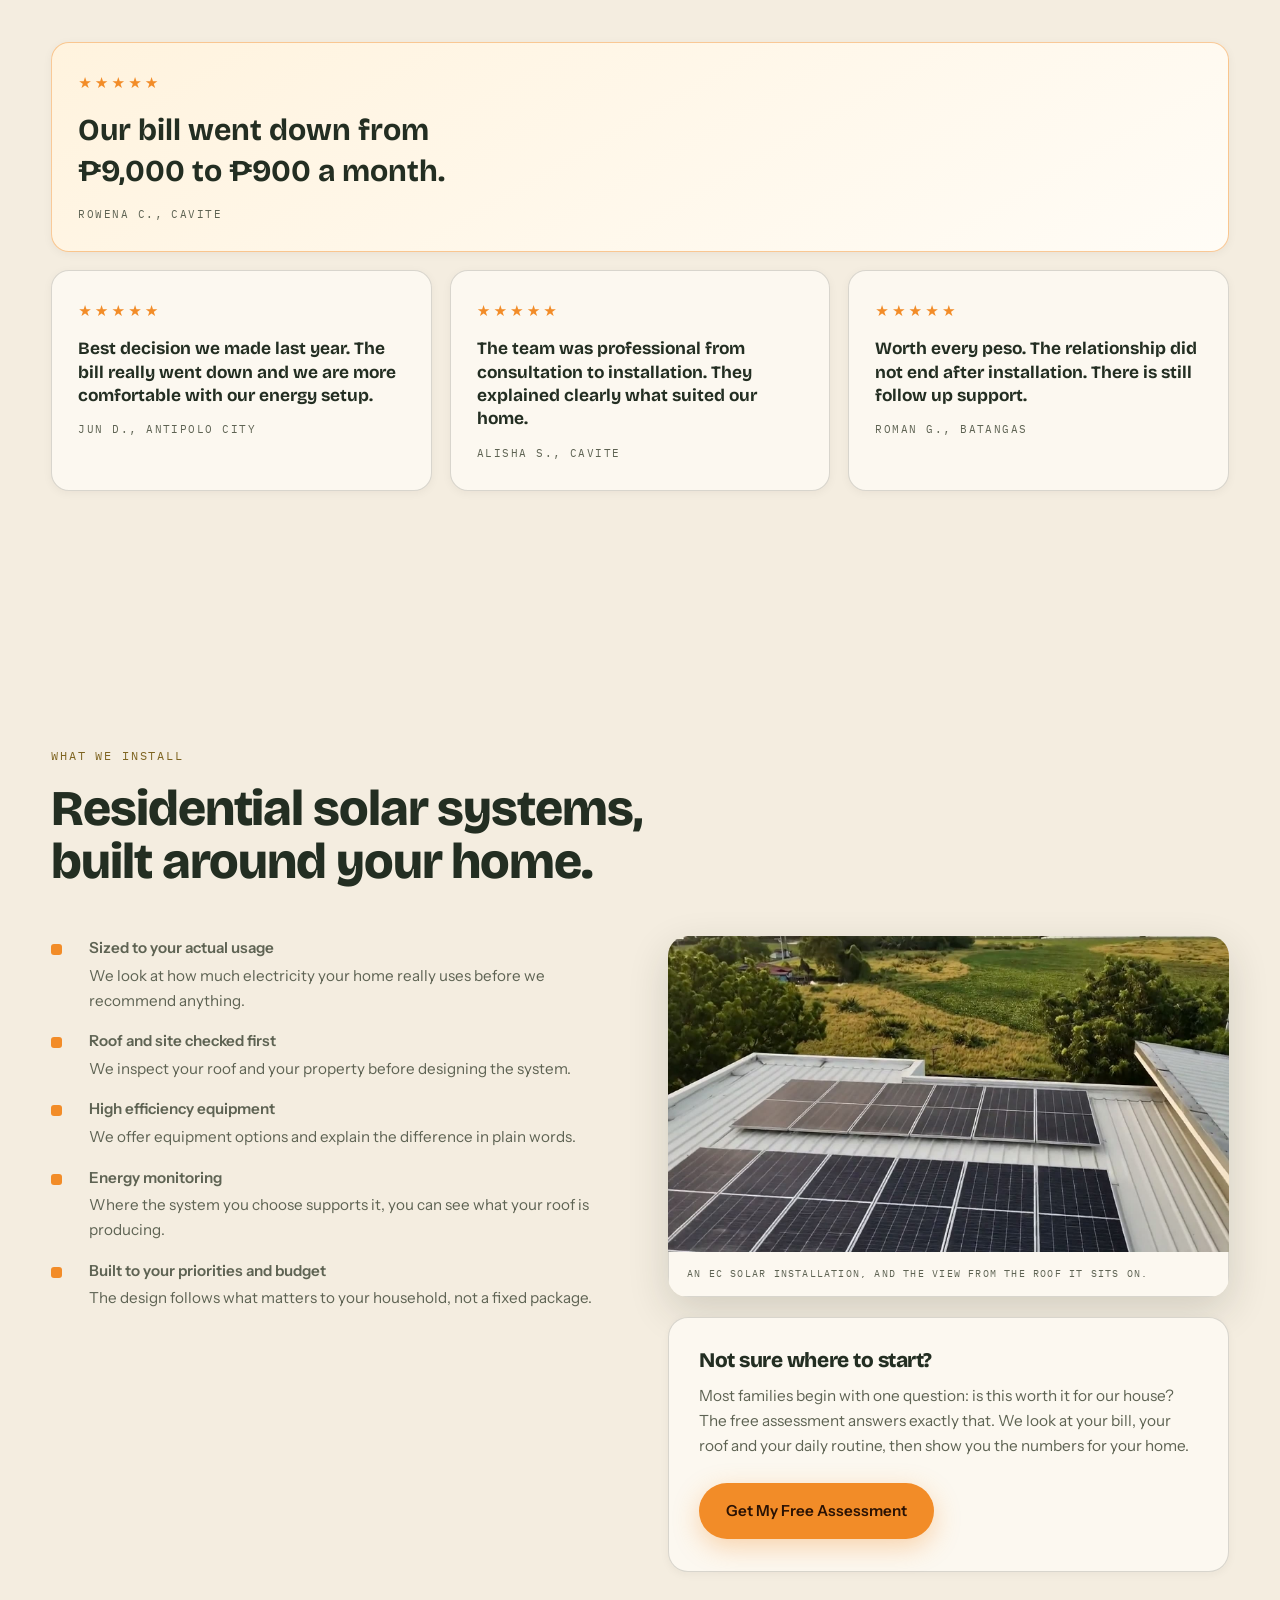
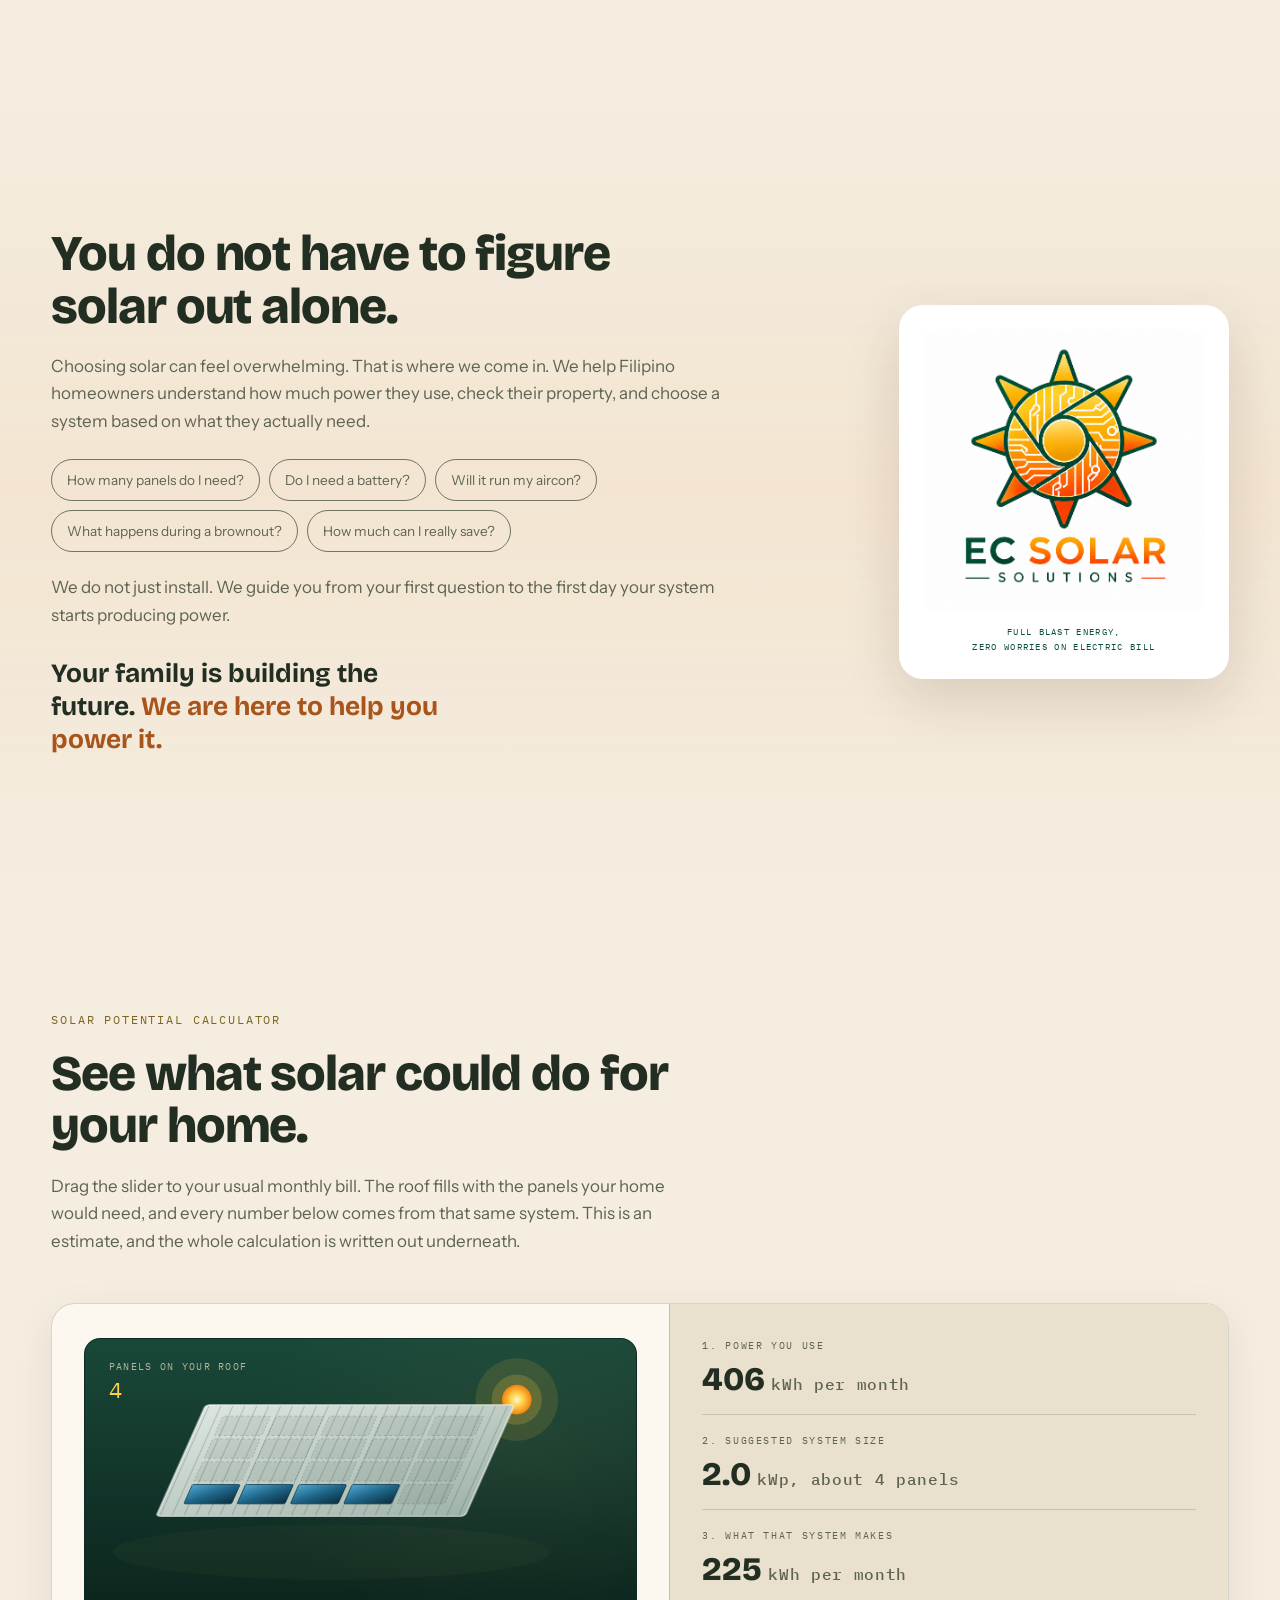
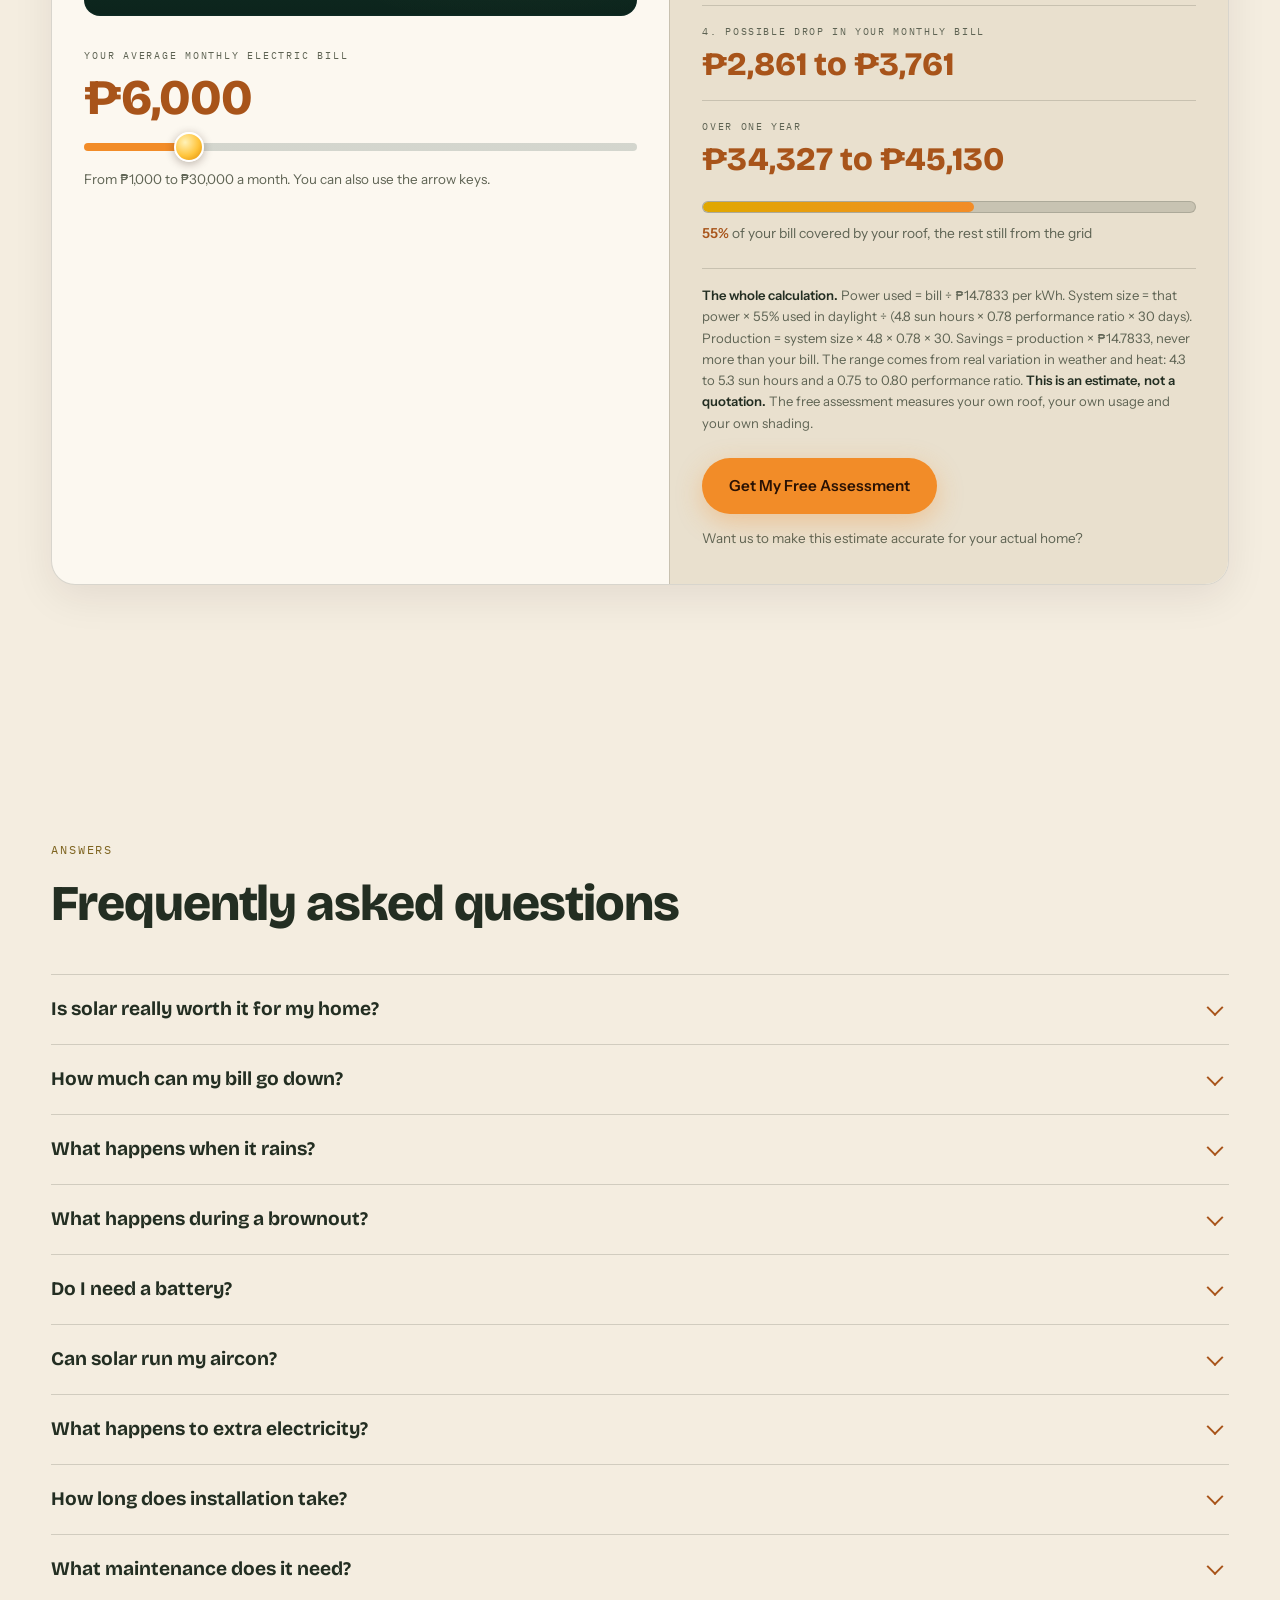
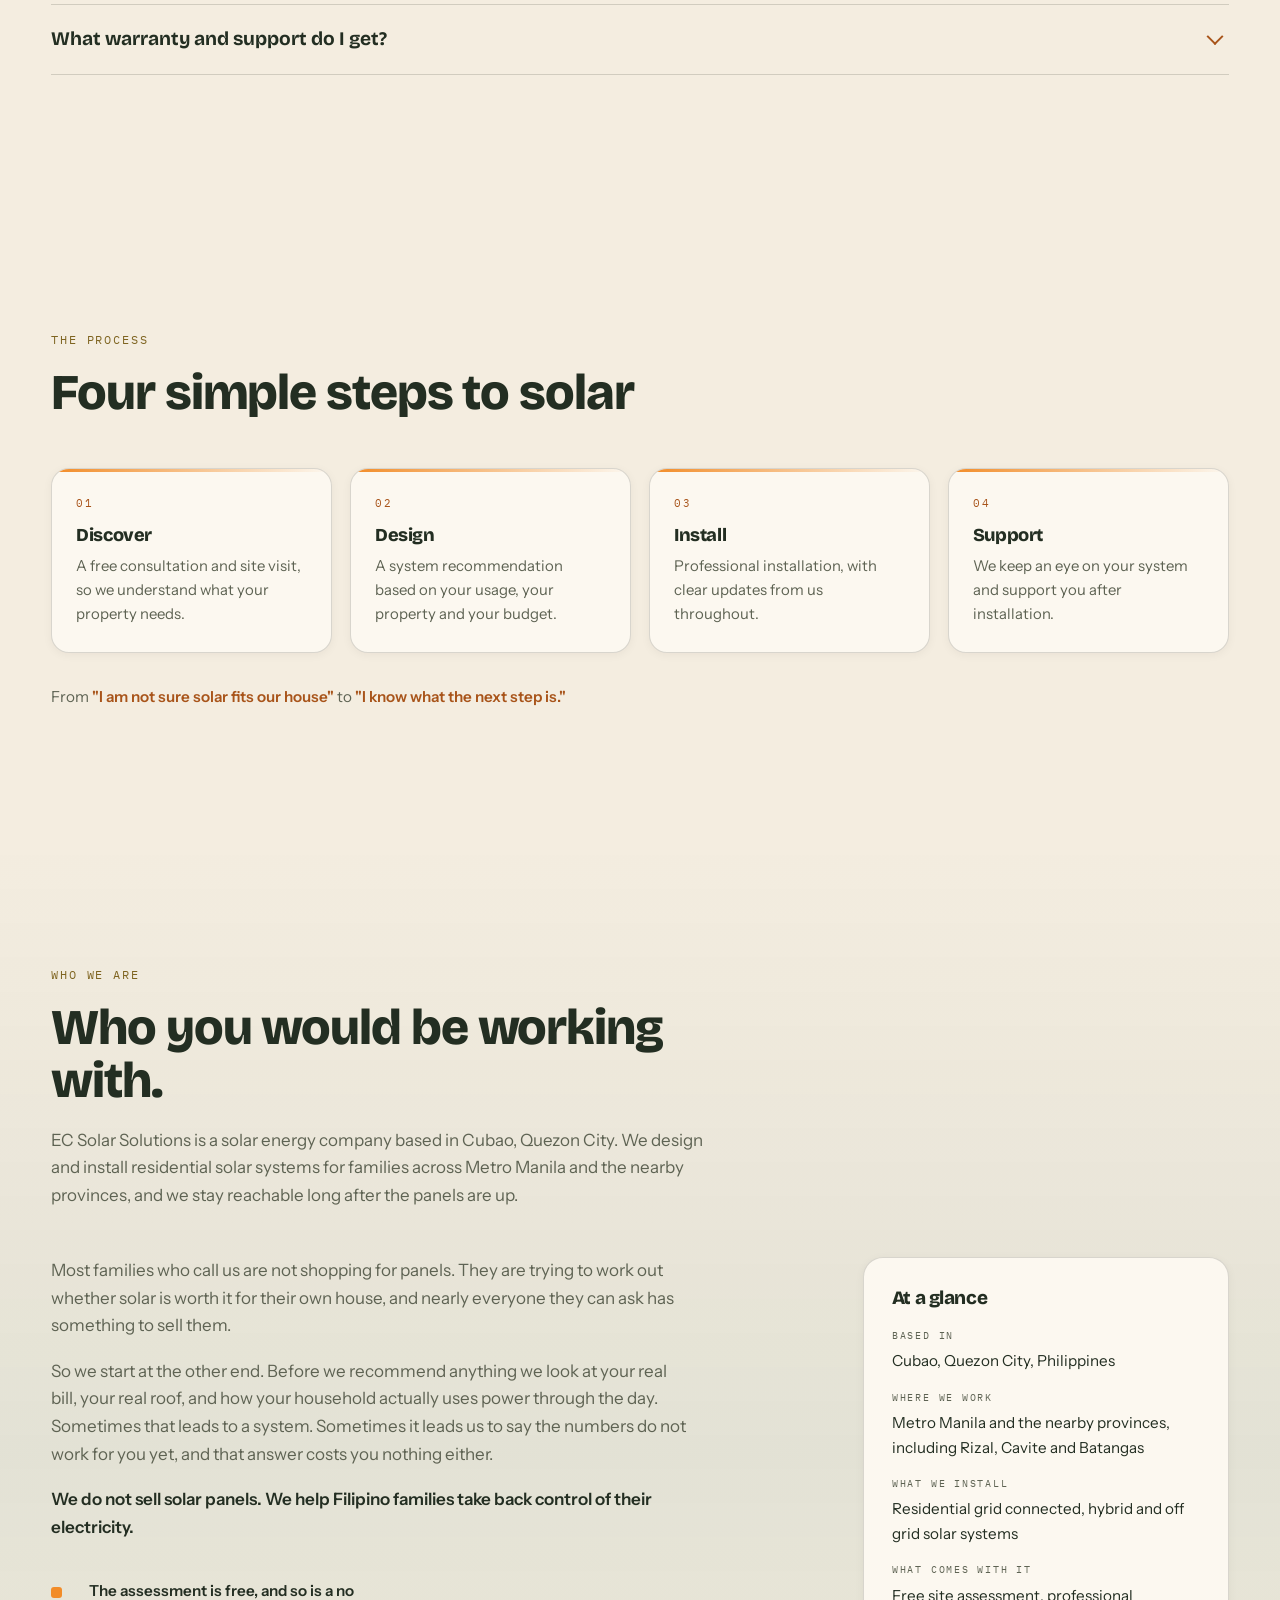
==== commit 123bbdfb: "Rebuild the solar calculator: correct the sizing maths and the animation The sizing formula omitted " ====
--- a/ec-solar-solutions/index.html
+++ b/ec-solar-solutions/index.html
@@ -639,6 +639,34 @@
 .assump b{color:var(--text-primary);font-weight:600}
 .calccta{margin-top:24px}
 
+/* the panel array: each slot fades in as the system grows, staggered front to back */
+.pnl{
+  fill:rgba(60,80,72,.10);stroke:rgba(60,80,72,.30);stroke-width:1;stroke-dasharray:3 3;
+  transition:fill .45s var(--ease),stroke .45s var(--ease),stroke-dasharray .01s;
+  transition-delay:calc(var(--i,0) * 22ms);
+}
+.pnl.on{fill:url(#pnlOn);stroke:rgba(11,44,60,.85);stroke-dasharray:none}
+#dialSun,#dialRays,#dialGlow,#dialPool,#coverFill{transition:all .5s var(--ease)}
+#dialCount{transition:none}
+
+/* how much of the bill the roof covers */
+.cover{margin-top:22px}
+.coverbar{
+  height:12px;border-radius:99px;background:rgba(35,46,34,.16);overflow:hidden;
+  border:1px solid var(--line);
+}
+.coverbar span{
+  display:block;height:100%;border-radius:99px;
+  background:linear-gradient(90deg,var(--gold),var(--accent));
+  transition:width .5s var(--ease);
+}
+.coverlbl{margin-top:9px;font-size:.86rem;color:var(--text-secondary)}
+.coverlbl b{color:var(--accent-deep);font-weight:600}
+
+@media (prefers-reduced-motion: reduce){
+  .pnl{transition-delay:0s !important}
+}
+
 /* --- FAQ --- */
 .faq{display:grid;margin-top:44px;border-top:1px solid var(--line)}
 .qa{border-bottom:1px solid var(--line)}
@@ -1152,43 +1180,76 @@
       <div class="sec-head rise">
         <p class="kicker">Solar potential calculator</p>
         <h2>See what solar could do for your home.</h2>
-        <p class="lede">Drag the slider to your usual monthly bill. As the bill goes up, so does the sunlight your roof is not catching yet. This is an estimate, and every number behind it is written below.</p>
+        <p class="lede">Drag the slider to your usual monthly bill. The roof fills with the panels your home would need, and every number below comes from that same system. This is an estimate, and the whole calculation is written out underneath.</p>
       </div>
 
       <div class="calcbox rise">
         <div class="calcgrid">
           <div class="calcleft">
-            <div class="dial" aria-hidden="true">
-              <svg viewBox="0 0 600 260" id="dialSvg">
+            <div class="dial">
+              <svg viewBox="0 0 600 300" id="dialSvg" role="img" aria-labelledby="dialTitle">
+                <title id="dialTitle">A rooftop seen from above, filling with solar panels as the monthly bill increases</title>
                 <defs>
                   <linearGradient id="dsky" x1="0" y1="0" x2="0" y2="1">
-                    <stop offset="0%" stop-color="#123A32"/><stop offset="100%" stop-color="#0B2A24"/>
+                    <stop offset="0%" stop-color="#16463A"/><stop offset="100%" stop-color="#09211C"/>
                   </linearGradient>
                   <radialGradient id="dsun" cx="50%" cy="50%" r="50%">
-                    <stop offset="0%" stop-color="#FFF6D0"/><stop offset="45%" stop-color="#FFD24A"/><stop offset="100%" stop-color="#F2820F"/>
+                    <stop offset="0%" stop-color="#FFF8DC"/><stop offset="42%" stop-color="#FFD24A"/><stop offset="100%" stop-color="#F2820F"/>
                   </radialGradient>
+                  <linearGradient id="pnlOn" x1="0" y1="0" x2="1" y2="1">
+                    <stop offset="0%" stop-color="#4FA6CE"/><stop offset="50%" stop-color="#1E6588"/><stop offset="100%" stop-color="#0B2C3C"/>
+                  </linearGradient>
+                  <radialGradient id="sunWash" cx="50%" cy="50%" r="50%">
+                    <stop offset="0%" stop-color="rgba(255,214,130,.22)"/>
+                    <stop offset="100%" stop-color="rgba(255,214,130,0)"/>
+                  </radialGradient>
+                  <linearGradient id="roofG2" x1="0" y1="0" x2="1" y2="1">
+                    <stop offset="0%" stop-color="#DDE6E0"/><stop offset="100%" stop-color="#9FB3A9"/>
+                  </linearGradient>
                 </defs>
-                <rect width="600" height="260" fill="url(#dsky)"/>
-                <path id="dialGlow" d="M0 0h600v260H0z" fill="rgba(255,197,61,0)"/>
-                <path d="M60 236 Q300 16 540 236" fill="none" stroke="rgba(255,197,61,.3)" stroke-width="1.6" stroke-dasharray="3 8" stroke-linecap="round"/>
-                <text x="24" y="30" fill="rgba(240,223,196,.7)" font-family="IBM Plex Mono, monospace" font-size="11" letter-spacing="1.4">SUNLIGHT NOT YET CAUGHT</text>
-                <g id="dialRays" opacity="0">
-                  <path d="M300 96 L214 226" stroke="rgba(255,214,130,.3)" stroke-width="16" stroke-linecap="round"/>
-                  <path d="M300 96 L300 226" stroke="rgba(255,214,130,.26)" stroke-width="22" stroke-linecap="round"/>
-                  <path d="M300 96 L386 226" stroke="rgba(255,214,130,.3)" stroke-width="16" stroke-linecap="round"/>
+
+                <rect width="600" height="300" fill="url(#dsky)"/>
+                <rect id="dialGlow" width="600" height="300" fill="rgba(255,197,61,0)"/>
+
+                <ellipse id="dialRays" cx="470" cy="120" rx="300" ry="200" fill="url(#sunWash)" opacity="0"/>
+                <g id="dialSun" transform="translate(515,62)">
+                  <circle r="56" fill="rgba(255,197,61,.12)"/>
+                  <circle r="34" fill="rgba(255,197,61,.20)"/>
+                  <circle r="20" fill="url(#dsun)"/>
                 </g>
-                <path d="M196 236 L300 176 L404 236 Z" fill="#0B4F43"/>
-                <path d="M214 232 L300 182 L386 232 L300 240 Z" fill="#1B5C79" stroke="rgba(214,235,228,.34)" stroke-width="1.2"/>
-                <g stroke="rgba(214,235,228,.26)" stroke-width="1" fill="none">
-                  <path d="M236 219 L364 219"/><path d="M258 206 L342 206"/>
-                  <path d="M256 236 L286 182"/><path d="M300 236 L300 182"/><path d="M344 236 L314 182"/>
+
+                <ellipse id="dialPool" cx="268" cy="232" rx="238" ry="30" fill="rgba(255,206,120,0)"/>
+
+                <!-- the roof plane, and the array that grows on it. Both share one
+                     transform so the panels always sit flat on the roof. -->
+                <g transform="translate(150,84) skewX(-24) scale(1,0.62)">
+                  <rect x="-24" y="-20" width="336" height="196" rx="5" fill="url(#roofG2)"/>
+                  <g stroke="rgba(60,80,72,.22)" stroke-width="1.4" fill="none"><path d="M-20 -18 L-20 174"/><path d="M-7 -18 L-7 174"/><path d="M6 -18 L6 174"/><path d="M19 -18 L19 174"/><path d="M32 -18 L32 174"/><path d="M45 -18 L45 174"/><path d="M58 -18 L58 174"/><path d="M71 -18 L71 174"/><path d="M84 -18 L84 174"/><path d="M97 -18 L97 174"/><path d="M110 -18 L110 174"/><path d="M123 -18 L123 174"/><path d="M136 -18 L136 174"/><path d="M149 -18 L149 174"/><path d="M162 -18 L162 174"/><path d="M175 -18 L175 174"/><path d="M188 -18 L188 174"/><path d="M201 -18 L201 174"/><path d="M214 -18 L214 174"/><path d="M227 -18 L227 174"/><path d="M240 -18 L240 174"/><path d="M253 -18 L253 174"/><path d="M266 -18 L266 174"/><path d="M279 -18 L279 174"/><path d="M292 -18 L292 174"/><path d="M305 -18 L305 174"/></g>
+                  <rect x="-24" y="-20" width="336" height="196" rx="5" fill="none" stroke="rgba(255,255,255,.45)" stroke-width="2.5"/>
+                    <rect class="pnl" style="--i:0" x="0" y="120" width="52" height="34" rx="2"/>
+                    <rect class="pnl" style="--i:1" x="58" y="120" width="52" height="34" rx="2"/>
+                    <rect class="pnl" style="--i:2" x="116" y="120" width="52" height="34" rx="2"/>
+                    <rect class="pnl" style="--i:3" x="174" y="120" width="52" height="34" rx="2"/>
+                    <rect class="pnl" style="--i:4" x="232" y="120" width="52" height="34" rx="2"/>
+                    <rect class="pnl" style="--i:5" x="0" y="80" width="52" height="34" rx="2"/>
+                    <rect class="pnl" style="--i:6" x="58" y="80" width="52" height="34" rx="2"/>
+                    <rect class="pnl" style="--i:7" x="116" y="80" width="52" height="34" rx="2"/>
+                    <rect class="pnl" style="--i:8" x="174" y="80" width="52" height="34" rx="2"/>
+                    <rect class="pnl" style="--i:9" x="232" y="80" width="52" height="34" rx="2"/>
+                    <rect class="pnl" style="--i:10" x="0" y="40" width="52" height="34" rx="2"/>
+                    <rect class="pnl" style="--i:11" x="58" y="40" width="52" height="34" rx="2"/>
+                    <rect class="pnl" style="--i:12" x="116" y="40" width="52" height="34" rx="2"/>
+                    <rect class="pnl" style="--i:13" x="174" y="40" width="52" height="34" rx="2"/>
+                    <rect class="pnl" style="--i:14" x="232" y="40" width="52" height="34" rx="2"/>
+                    <rect class="pnl" style="--i:15" x="0" y="0" width="52" height="34" rx="2"/>
+                    <rect class="pnl" style="--i:16" x="58" y="0" width="52" height="34" rx="2"/>
+                    <rect class="pnl" style="--i:17" x="116" y="0" width="52" height="34" rx="2"/>
+                    <rect class="pnl" style="--i:18" x="174" y="0" width="52" height="34" rx="2"/>
+                    <rect class="pnl" style="--i:19" x="232" y="0" width="52" height="34" rx="2"/>
                 </g>
-                <g id="dialSun">
-                  <circle r="52" fill="rgba(255,197,61,.16)"/>
-                  <circle r="30" fill="rgba(255,197,61,.24)"/>
-                  <circle r="19" fill="url(#dsun)"/>
-                </g>
-                <rect x="0" y="248" width="600" height="14" fill="#08211C"/>
+
+                <text x="26" y="34" fill="rgba(240,223,196,.72)" font-family="IBM Plex Mono, monospace" font-size="11" letter-spacing="1.4">PANELS ON YOUR ROOF</text>
+                <text id="dialCount" x="26" y="64" fill="#FFD24A" font-family="IBM Plex Mono, monospace" font-size="24" letter-spacing="1">4</text>
               </svg>
             </div>
 
@@ -1200,28 +1261,42 @@
           </div>
 
           <div class="calcright">
-            <div class="readout">
+            <div class="readout" aria-live="polite">
               <div class="ro">
-                <span class="lbl">Estimated power you use</span>
+                <span class="lbl">1. Power you use</span>
                 <span class="val" id="outKwh">406<small>kWh per month</small></span>
               </div>
               <div class="ro">
-                <span class="lbl">Suggested system size</span>
-                <span class="val" id="outKw">1.5<small>kWp</small></span>
+                <span class="lbl">2. Suggested system size</span>
+                <span class="val" id="outKw">2.0<small>kWp, about 4 panels</small></span>
+              </div>
+              <div class="ro">
+                <span class="lbl">3. What that system makes</span>
+                <span class="val" id="outProd">225<small>kWh per month</small></span>
               </div>
               <div class="ro hi">
-                <span class="lbl">Possible drop in your monthly bill</span>
-                <span class="val" id="outSave">&#8369;2,400 to &#8369;4,200</span>
+                <span class="lbl">4. Possible drop in your monthly bill</span>
+                <span class="val" id="outSave">&#8369;2,861 to &#8369;3,761</span>
               </div>
               <div class="ro hi">
                 <span class="lbl">Over one year</span>
-                <span class="val" id="outYear">&#8369;28,800 to &#8369;50,400</span>
+                <span class="val" id="outYear">&#8369;34,332 to &#8369;45,132</span>
               </div>
             </div>
 
+            <div class="cover">
+              <div class="coverbar"><span id="coverFill" style="width:55%"></span></div>
+              <p class="coverlbl"><b id="coverPct">55%</b> of your bill covered by your roof, the rest still from the grid</p>
+            </div>
+
             <p class="assump">
-              <b>Where the numbers come from.</b> Your power use is your bill divided by &#8369;14.7833 per kWh. The system size assumes about 4.8 hours of strong sun a day and the share of power a home usually uses while the sun is up. The savings range is 40 to 70 percent, because the real figure depends on when your family uses power, how big your roof is, and how big the system is.
-              <b>This is an estimate, not a quotation.</b> The free assessment gives you the real numbers for your own home.
+              <b>The whole calculation.</b>
+              Power used = bill &#247; &#8369;14.7833 per kWh.
+              System size = that power &#215; 55% used in daylight &#247; (4.8 sun hours &#215; 0.78 performance ratio &#215; 30 days).
+              Production = system size &#215; 4.8 &#215; 0.78 &#215; 30.
+              Savings = production &#215; &#8369;14.7833, never more than your bill.
+              The range comes from real variation in weather and heat: 4.3 to 5.3 sun hours and a 0.75 to 0.80 performance ratio.
+              <b>This is an estimate, not a quotation.</b> The free assessment measures your own roof, your own usage and your own shading.
             </p>
 
             <div class="calccta"><a class="btn btn-primary" href="#assessment">Get My Free Assessment</a></div>
@@ -1776,37 +1851,87 @@
   sIO.observe(stage3d);
 }
 
-/* ---------- the calculator ---------- */
+/* ---------- the calculator ----------
+   Every number on screen comes from this one chain, so the picture, the system
+   size and the pesos can never disagree with each other:
+
+     power used   = bill / RATE
+     system kWp   = power used * DAYTIME_SHARE / (30 * PSH * PR)
+     production   = kWp * PSH * PR * 30
+     savings      = production * RATE, capped at the bill
+
+   PR is the performance ratio: real panels lose output to roof heat, inverter
+   conversion, soiling and wiring. Leaving it out undersizes a system by about
+   a quarter. Change these five constants and the whole calculator follows.  */
+var RATE=14.7833;        // pesos per kWh
+var PSH=4.8;             // peak sun hours per day, yearly average
+var PR=0.78;             // performance ratio
+var DAYTIME_SHARE=0.55;  // share of household power used while the sun is up
+var PANEL_KW=0.6;        // one panel, kWp
+
+// the honest spread: weather and heat, not an invented percentage
+var PSH_LO=4.3, PSH_HI=5.3, PR_LO=0.75, PR_HI=0.80;
+var MIN_KW=1.0;          // smallest system worth installing
+
 var bill=document.getElementById('bill'), billOut=document.getElementById('billOut');
 var outKwh=document.getElementById('outKwh'), outKw=document.getElementById('outKw');
-var outSave=document.getElementById('outSave'), outYear=document.getElementById('outYear');
-var dialSun=document.getElementById('dialSun'), dialRays=document.getElementById('dialRays'), dialGlow=document.getElementById('dialGlow');
-
-var RATE=14.7833;      // pesos per kWh, printed on screen
-var PSH=4.8;           // hours of strong sun per day, printed on screen
-var DAYTIME_SHARE=0.55;
-var SAVE_LO=0.40, SAVE_HI=0.70;
+var outProd=document.getElementById('outProd'), outSave=document.getElementById('outSave'), outYear=document.getElementById('outYear');
+var coverFill=document.getElementById('coverFill'), coverPct=document.getElementById('coverPct');
+var dialSun=document.getElementById('dialSun'), dialRays=document.getElementById('dialRays');
+var dialGlow=document.getElementById('dialGlow'), dialPool=document.getElementById('dialPool'), dialCount=document.getElementById('dialCount');
+var pnls=[].slice.call(document.querySelectorAll('.pnl'));
+
 function peso(n){ return '₱' + Math.round(n).toLocaleString('en-PH'); }
+
 var calcLast=-1;
 function updateCalc(){
   if(!bill) return;
   var v=parseInt(bill.value,10);
   if(v===calcLast) return;
   calcLast=v;
+
   var frac=(v-bill.min)/(bill.max-bill.min);
   bill.style.setProperty('--fill',(frac*100).toFixed(1)+'%');
-  var kwh=v/RATE;
-  var kw=(kwh*DAYTIME_SHARE)/(30*PSH);
-  kw=Math.max(1.5, Math.round(kw*2)/2);
-  billOut.textContent=peso(v);
-  outKwh.innerHTML=Math.round(kwh)+'<small>kWh per month</small>';
-  outKw.innerHTML=kw.toFixed(1)+'<small>kWp</small>';
-  outSave.textContent=peso(v*SAVE_LO)+' to '+peso(v*SAVE_HI);
-  outYear.textContent=peso(v*SAVE_LO*12)+' to '+peso(v*SAVE_HI*12);
-  var t=frac, x=60+t*480, y=236-Math.sin(t*Math.PI)*138-t*30;
-  if(dialSun) dialSun.setAttribute('transform','translate('+x.toFixed(1)+','+y.toFixed(1)+')');
-  if(dialRays) dialRays.setAttribute('opacity',(t*0.95).toFixed(2));
-  if(dialGlow) dialGlow.setAttribute('fill','rgba(255,197,61,'+(t*0.07).toFixed(3)+')');
+
+  var kwh   = v/RATE;                                   // 1. power used
+  var daily = kwh*DAYTIME_SHARE/30;                     //    daytime load per day
+  var kw    = daily/(PSH*PR);                           // 2. system size
+  kw = Math.max(MIN_KW, Math.round(kw*2)/2);            //    quoted in half-kWp steps
+  var panels = Math.max(2, Math.ceil(kw/PANEL_KW));
+
+  var prod   = kw*PSH*PR*30;                            // 3. what it makes
+  var prodLo = kw*PSH_LO*PR_LO*30;
+  var prodHi = kw*PSH_HI*PR_HI*30;
+
+  var saveLo = Math.min(prodLo*RATE, v);                // 4. savings, never over the bill
+  var saveHi = Math.min(prodHi*RATE, v);
+  var cover  = Math.min(1, (prod*RATE)/v);
+
+  billOut.textContent = peso(v);
+  outKwh.innerHTML  = Math.round(kwh)+'<small>kWh per month</small>';
+  outKw.innerHTML   = kw.toFixed(1)+'<small>kWp, about '+panels+' panel'+(panels===1?'':'s')+'</small>';
+  outProd.innerHTML = Math.round(prod)+'<small>kWh per month</small>';
+  outSave.textContent = peso(saveLo)+' to '+peso(saveHi);
+  outYear.textContent = peso(saveLo*12)+' to '+peso(saveHi*12);
+
+  var pct=Math.round(cover*100);
+  if(coverFill) coverFill.style.width=pct+'%';
+  if(coverPct) coverPct.textContent=pct+'%';
+
+  // the animation: the roof fills with the panels this system actually needs
+  var shown=Math.min(panels,pnls.length);
+  for(var i=0;i<pnls.length;i++){
+    var on=i<shown;
+    if(pnls[i].__on!==on){ pnls[i].__on=on; pnls[i].classList.toggle('on',on); }
+  }
+  if(dialCount) dialCount.textContent=panels+(panels>pnls.length?'+':'');
+
+  // the sun and the light on the ground answer to production, not to the slider
+  var lit=Math.min(1, prod/ (pnls.length*PANEL_KW*PSH*PR*30));
+  if(dialSun) dialSun.setAttribute('transform','translate(470,66) scale('+(0.72+lit*0.5).toFixed(3)+')');
+  if(dialRays) dialRays.setAttribute('opacity',(0.15+lit*0.75).toFixed(2));
+  if(dialGlow) dialGlow.setAttribute('fill','rgba(255,197,61,'+(lit*0.07).toFixed(3)+')');
+  if(dialPool) dialPool.setAttribute('fill','rgba(255,206,120,'+(lit*0.16).toFixed(3)+')');
 }
 if(bill){ bill.addEventListener('input',updateCalc); updateCalc(); }
 
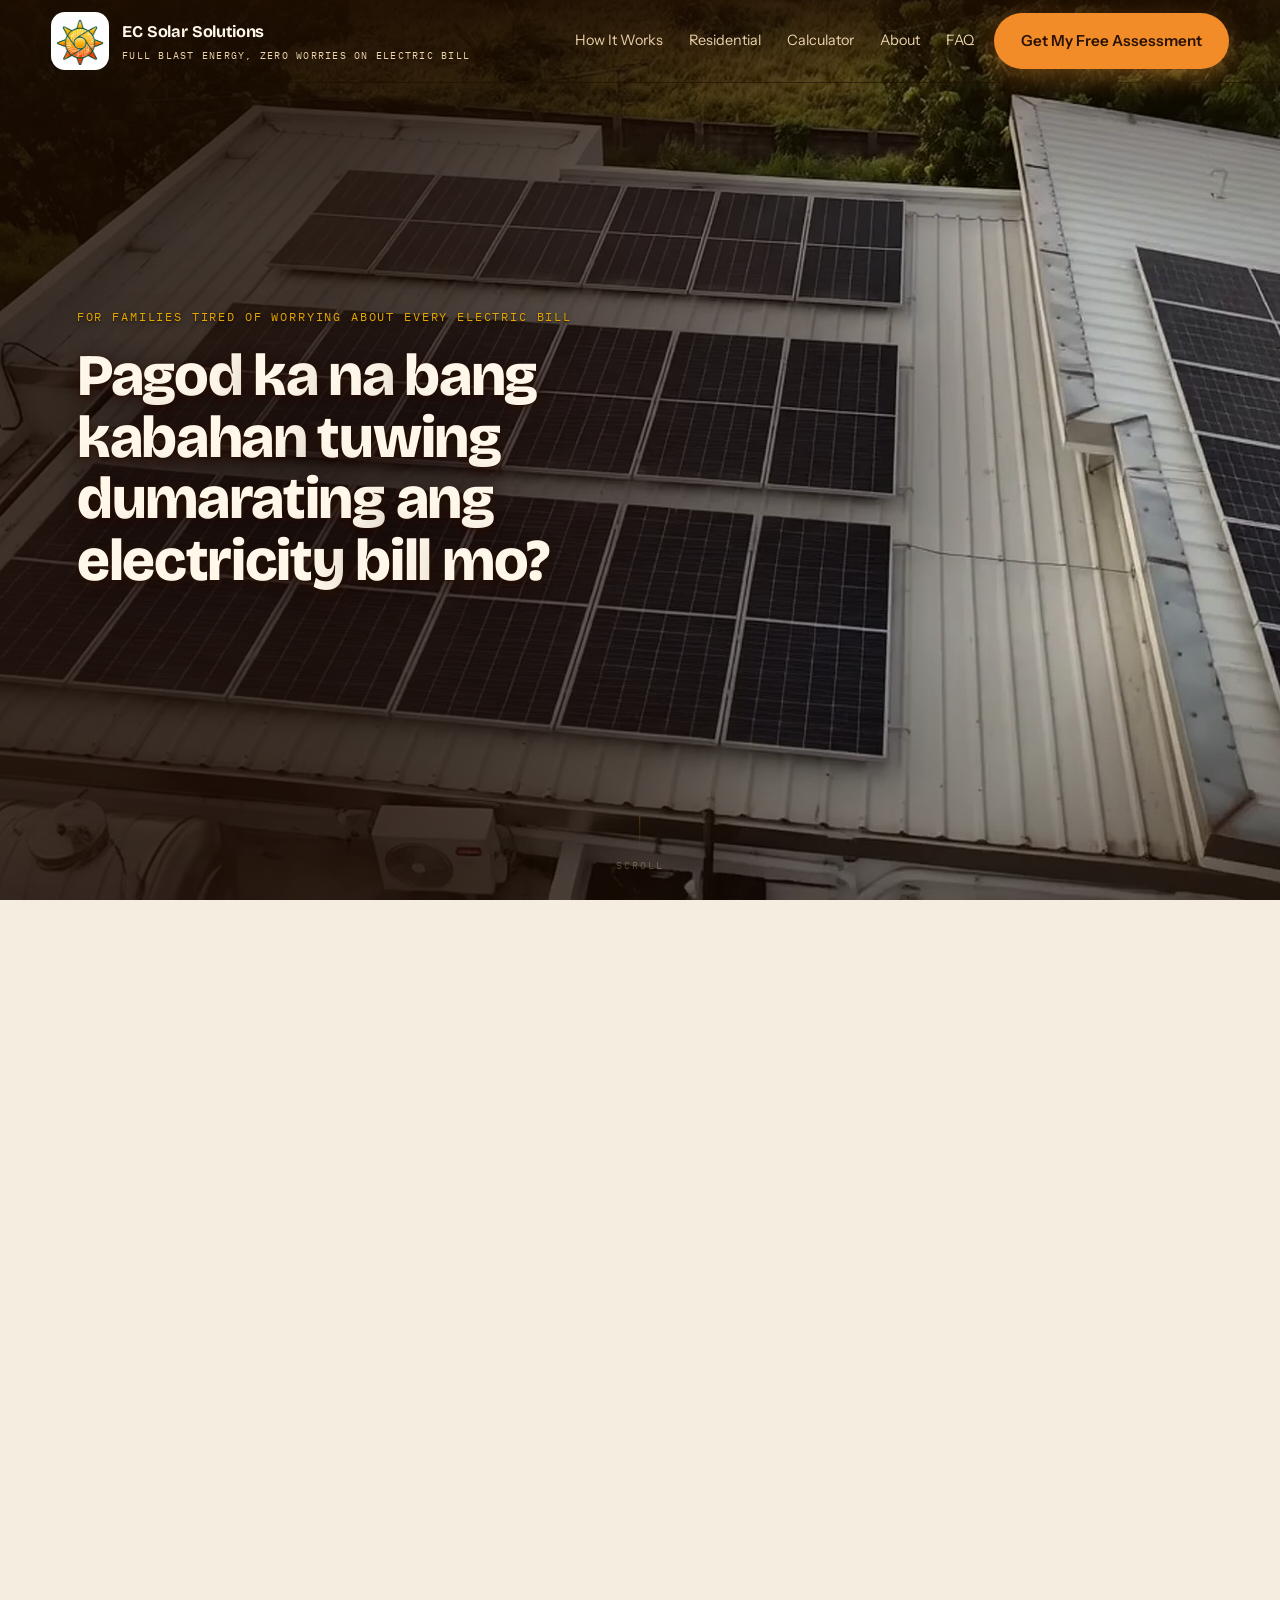
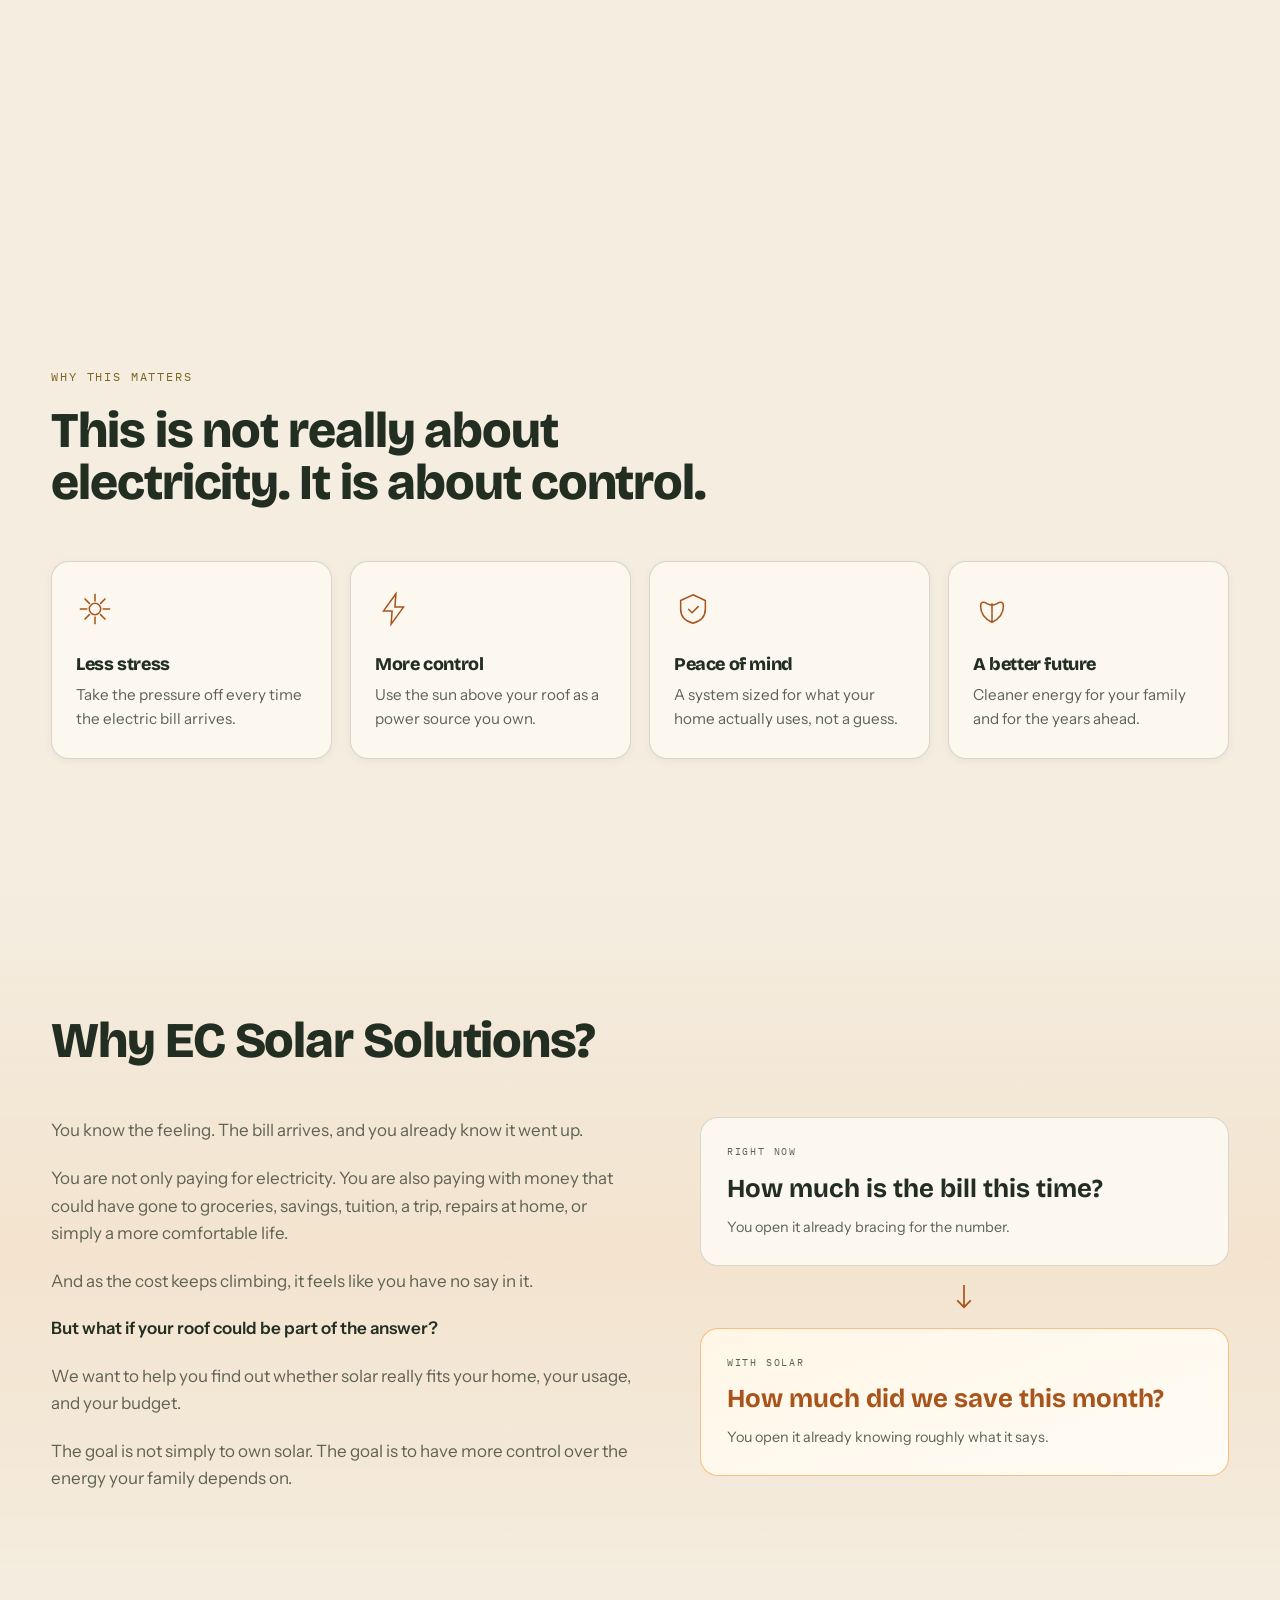
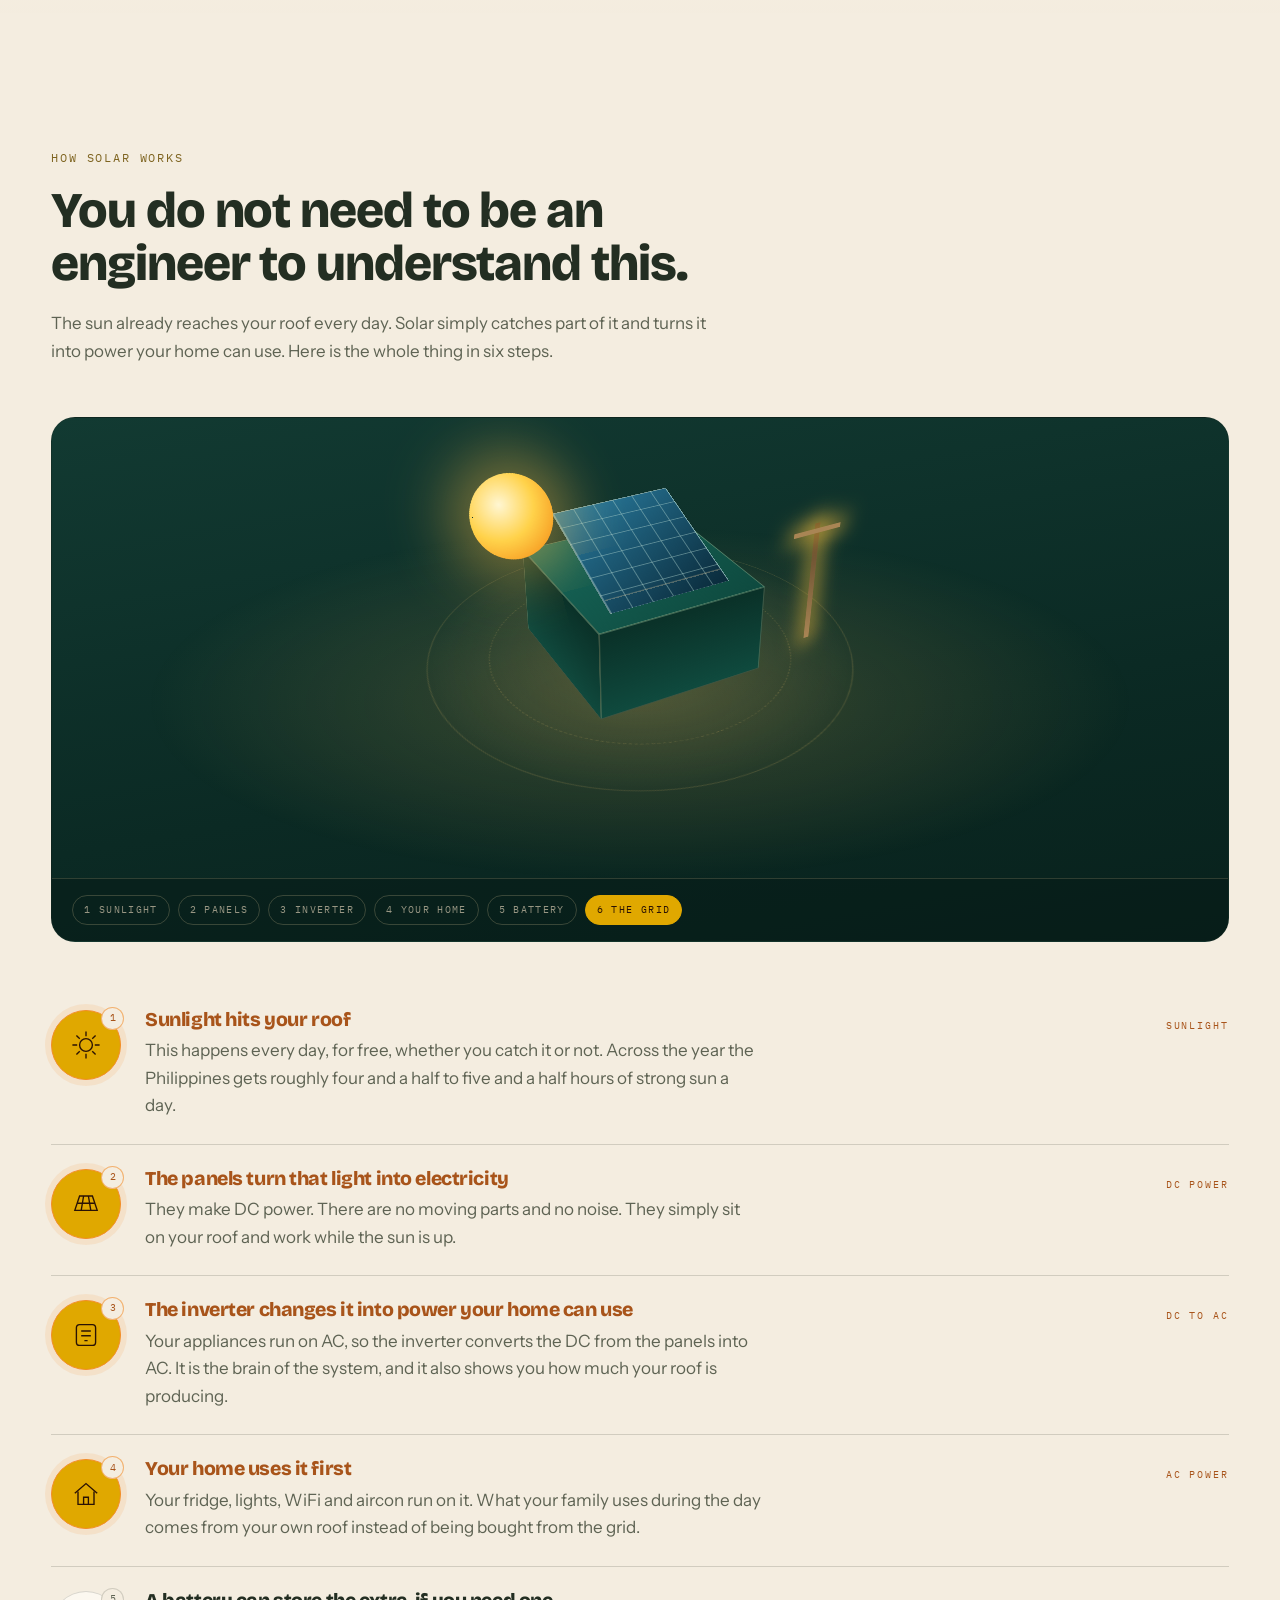
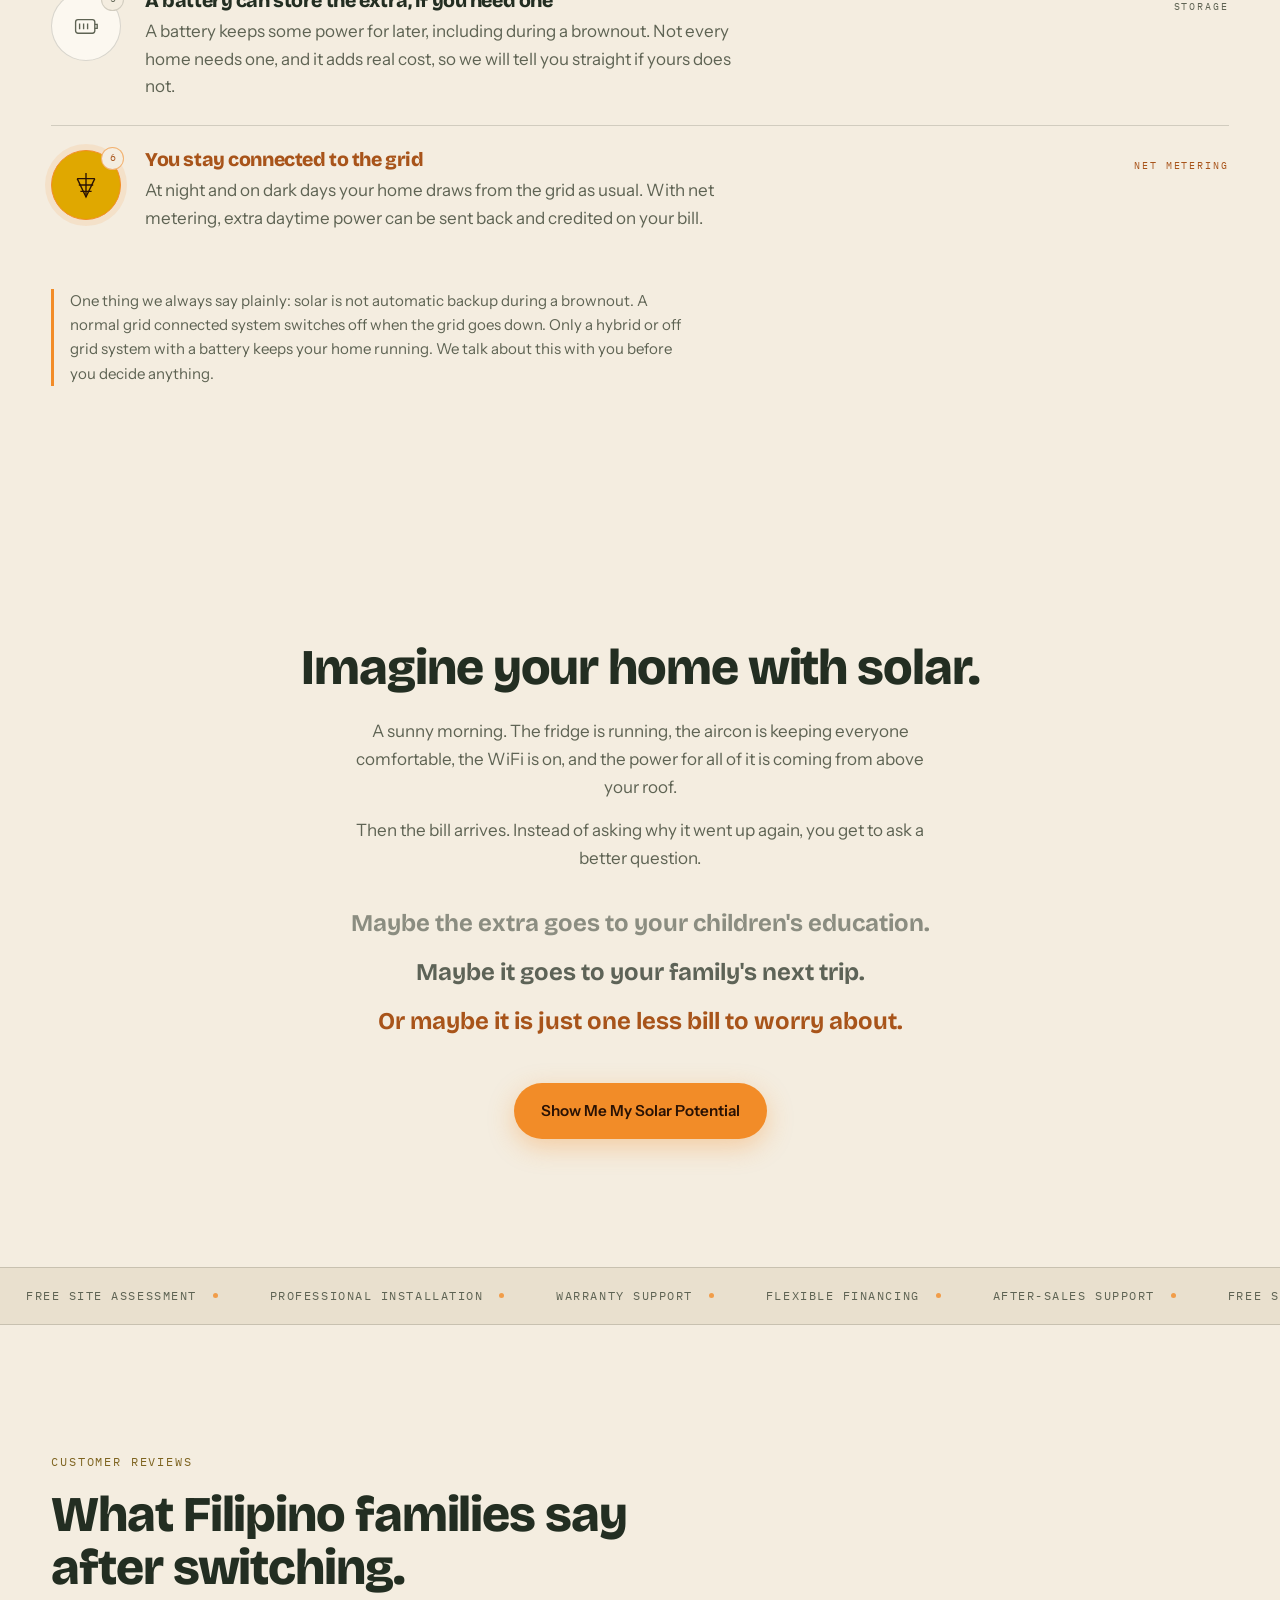
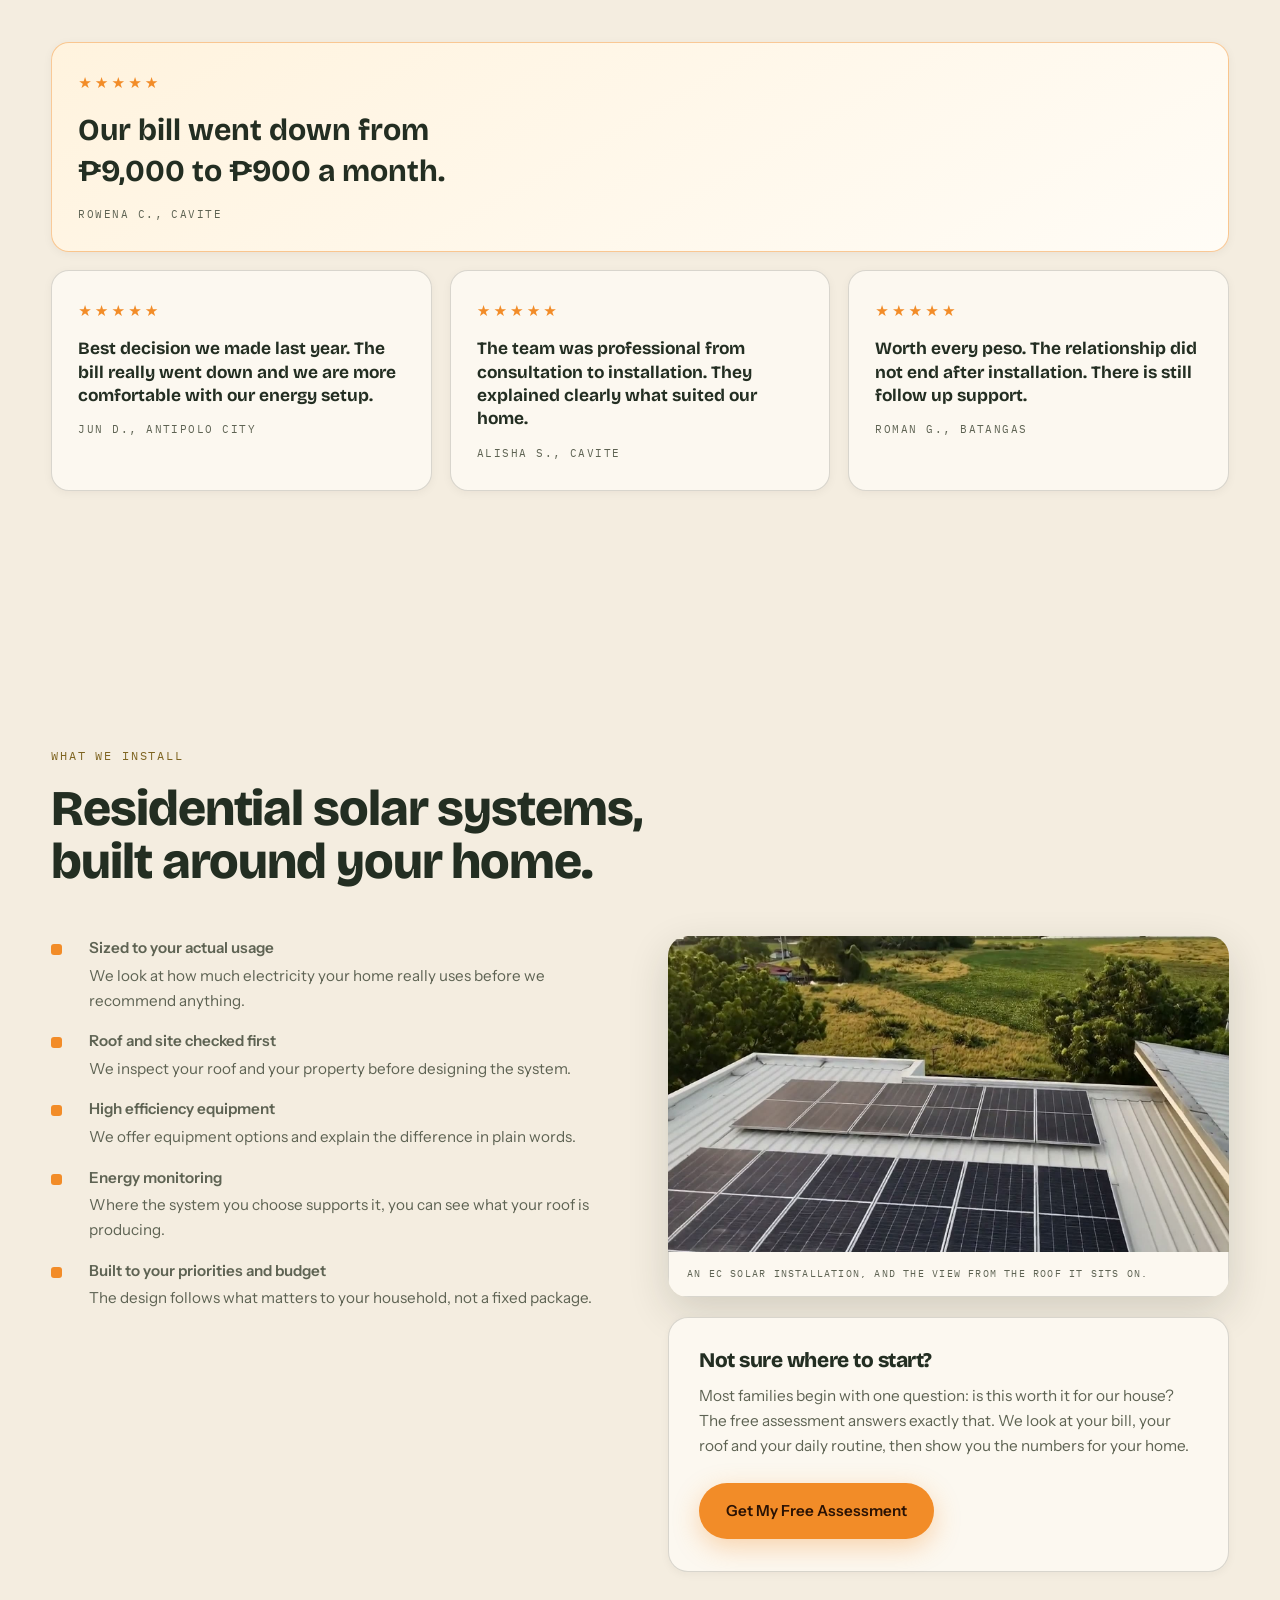
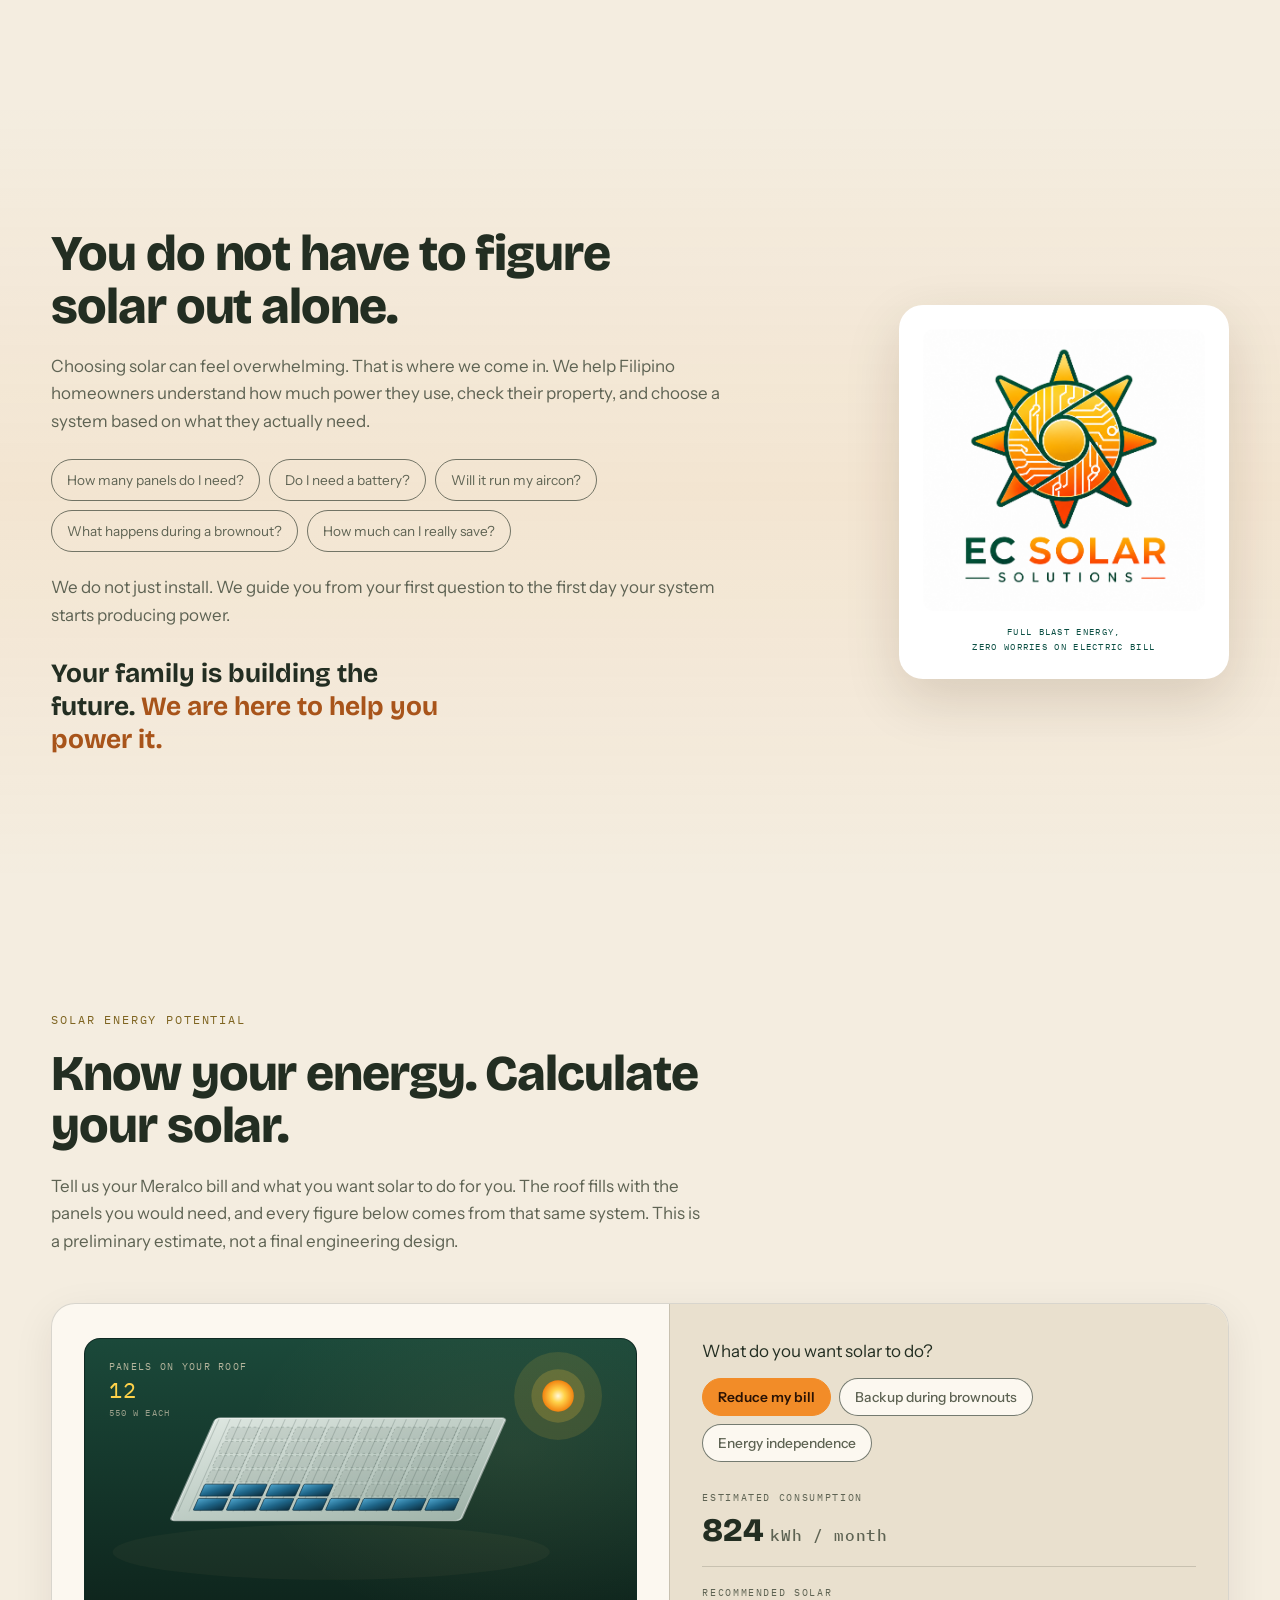
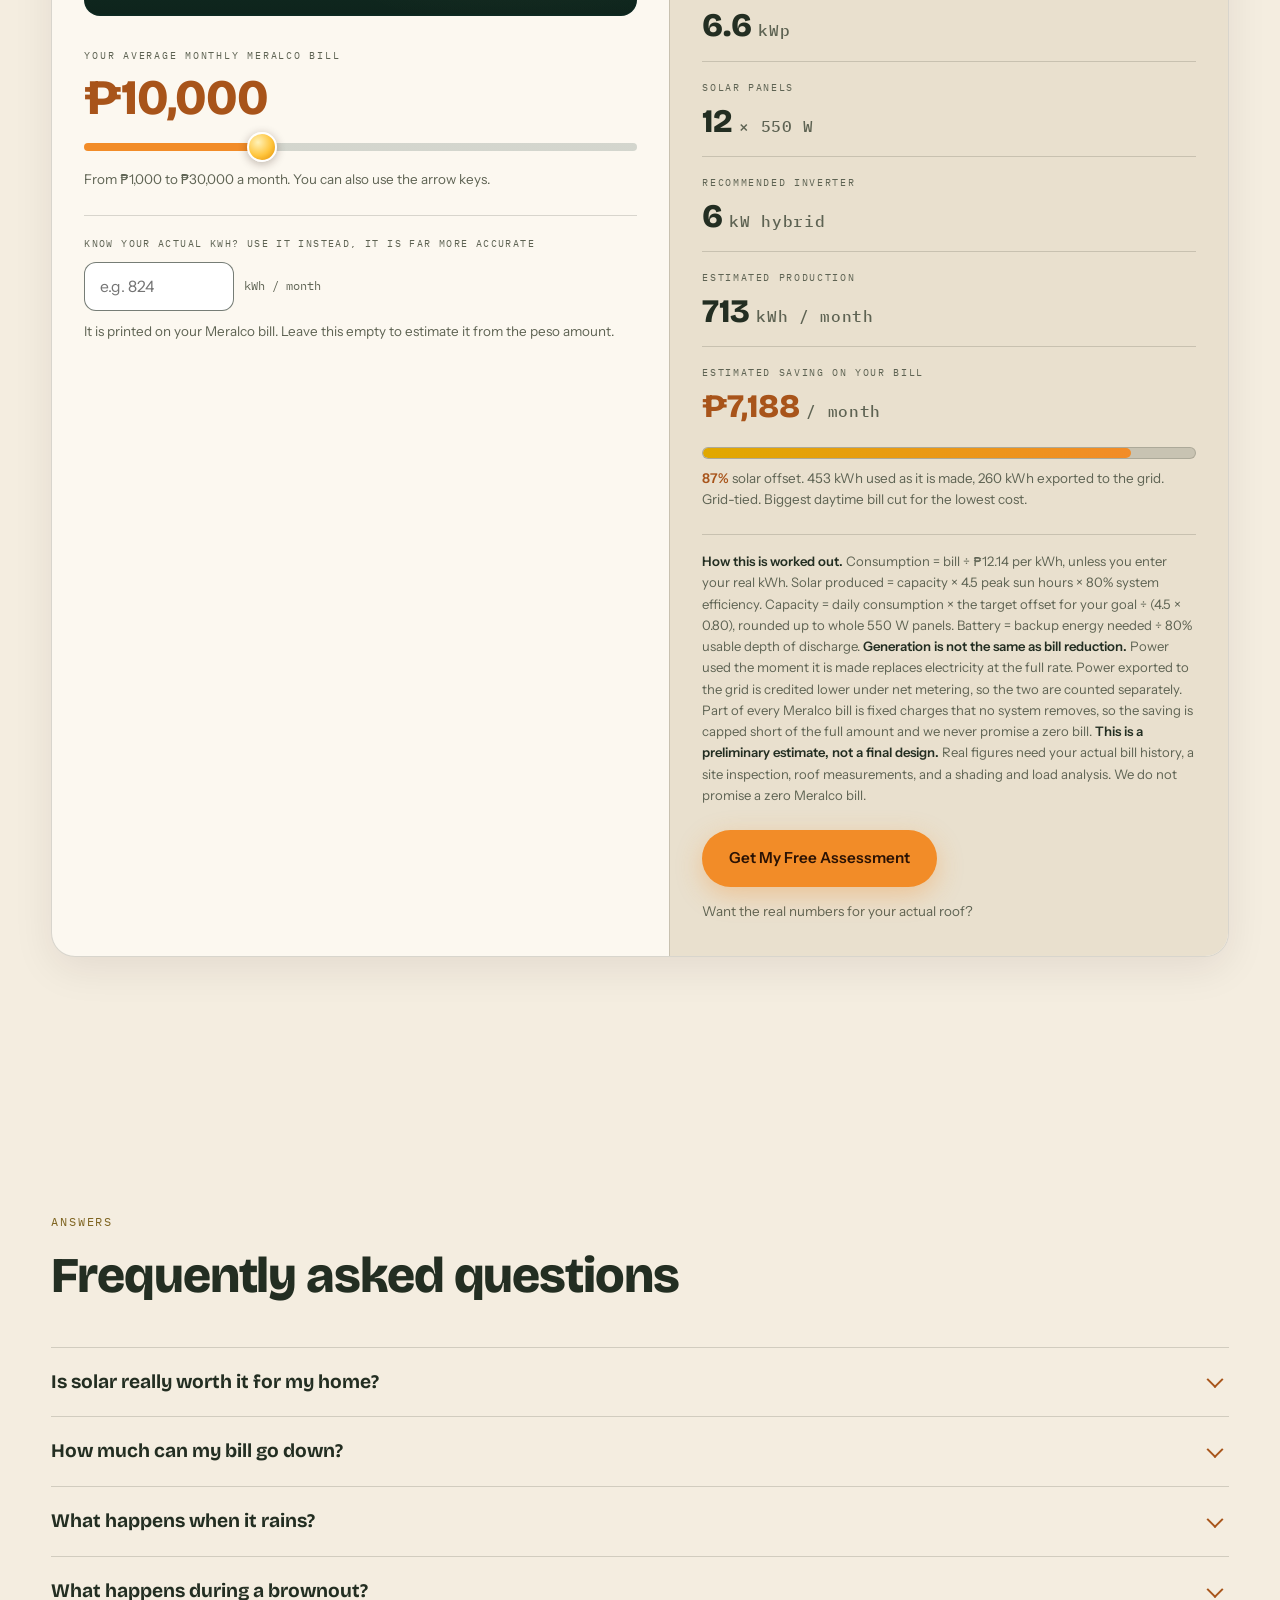
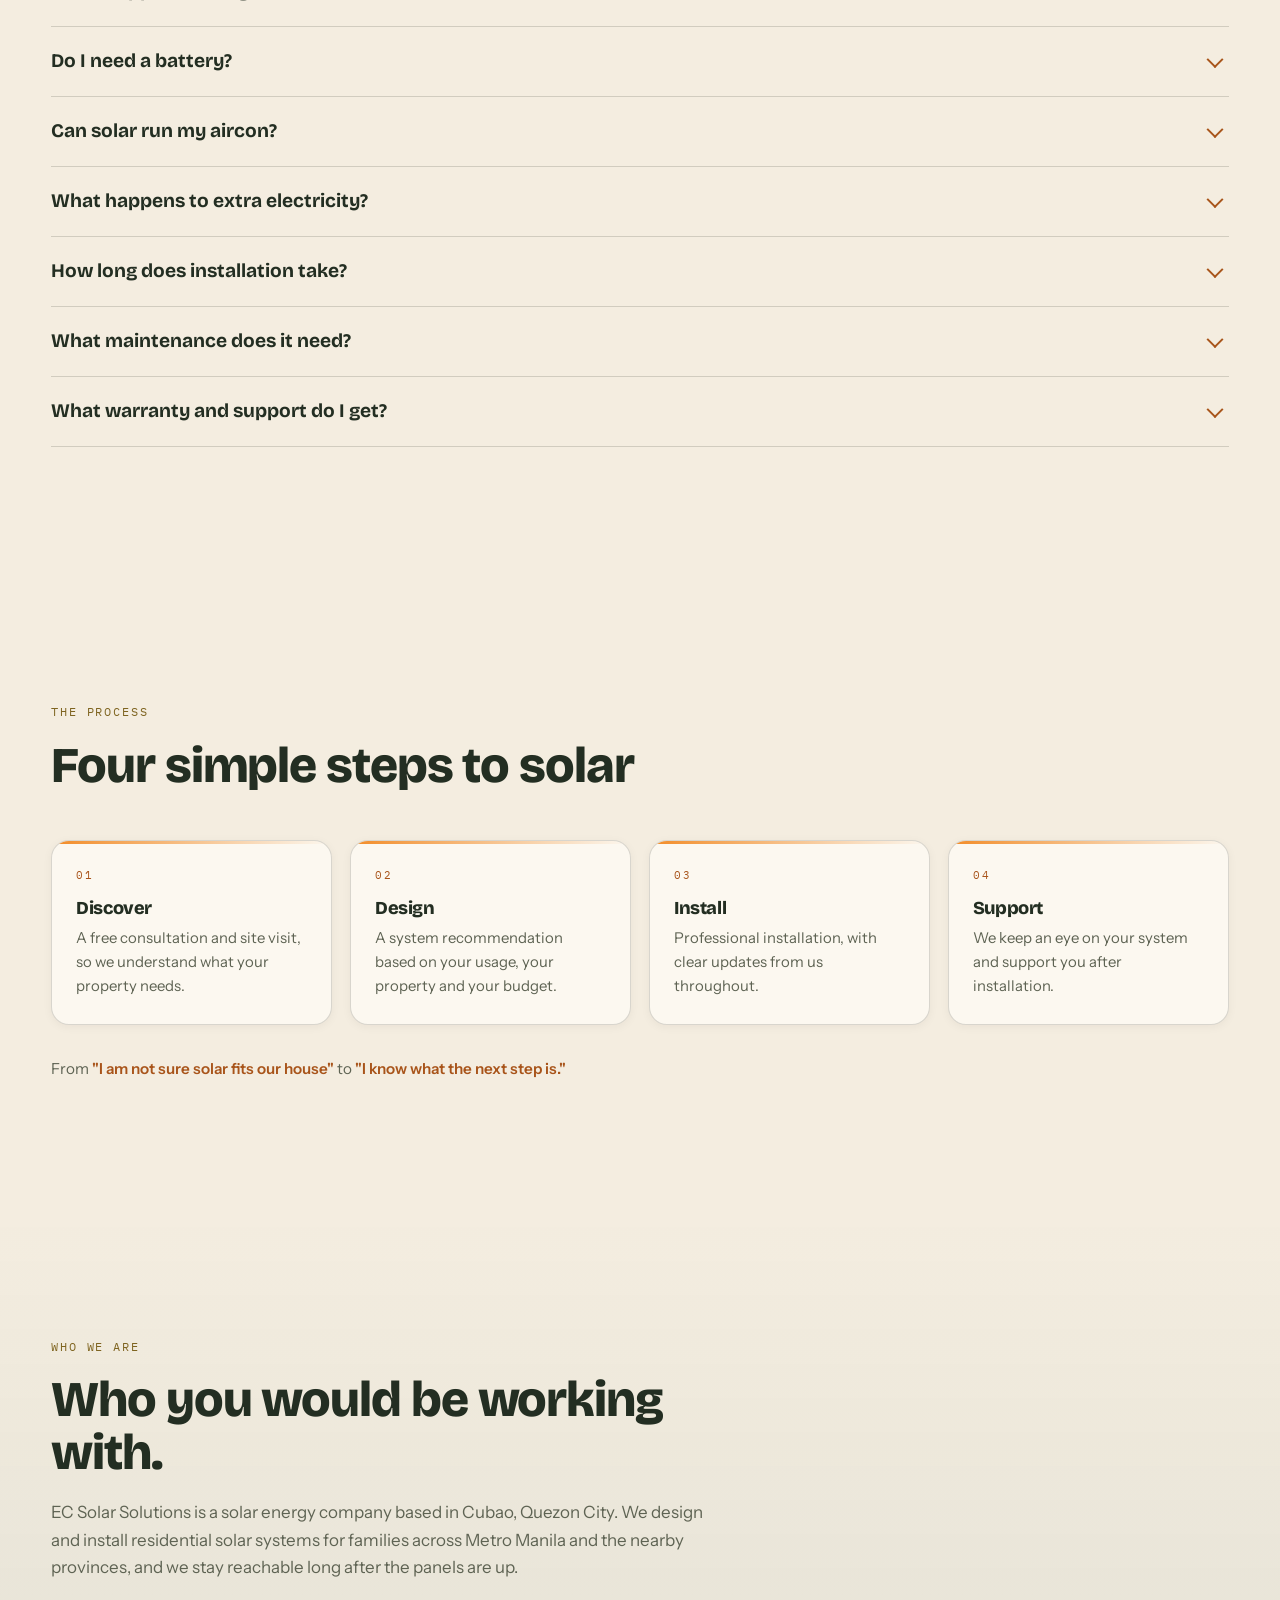
==== commit b372fd0c: "Rebuild the calculator on the Solar Energy Potential System spec Replaces my assumed constants with " ====
--- a/ec-solar-solutions/index.html
+++ b/ec-solar-solutions/index.html
@@ -639,33 +639,46 @@
 .assump b{color:var(--text-primary);font-weight:600}
 .calccta{margin-top:24px}
 
+/* pick what you want solar to do */
+.goalq{display:block;margin-bottom:12px}
+.goals{display:flex;flex-wrap:wrap;gap:8px;margin-bottom:28px}
+.goal{
+  font-family:var(--body);font-size:.86rem;font-weight:500;cursor:pointer;
+  padding:10px 15px;border-radius:999px;border:1px solid var(--line-strong);
+  background:var(--panel);color:var(--text-secondary);
+  transition:background-color .35s var(--ease),color .35s var(--ease),border-color .35s var(--ease);
+}
+.goal:hover{border-color:var(--accent);color:var(--text-primary)}
+.goal.on{background:var(--accent);border-color:var(--accent);color:var(--accent-ink);font-weight:600}
+@media(pointer:coarse){.goal{min-height:44px}}
+
+/* the customer's real kWh, which beats any estimate from the peso amount */
+.actual{margin-top:24px;padding-top:20px;border-top:1px solid var(--line)}
+.actual > label{
+  display:block;font-family:var(--mono);font-size:.62rem;letter-spacing:.14em;
+  text-transform:uppercase;color:var(--text-secondary);margin-bottom:10px;
+}
+.actualrow{display:flex;align-items:center;gap:10px}
+.actualrow input{max-width:150px}
+.actualrow .unit{font-family:var(--mono);font-size:.72rem;color:var(--text-secondary);white-space:nowrap}
+
 /* the panel array: each slot fades in as the system grows, staggered front to back */
 .pnl{
   fill:rgba(60,80,72,.10);stroke:rgba(60,80,72,.30);stroke-width:1;stroke-dasharray:3 3;
   transition:fill .45s var(--ease),stroke .45s var(--ease),stroke-dasharray .01s;
-  transition-delay:calc(var(--i,0) * 22ms);
+  transition-delay:calc(var(--i,0) * 14ms);
 }
 .pnl.on{fill:url(#pnlOn);stroke:rgba(11,44,60,.85);stroke-dasharray:none}
 #dialSun,#dialRays,#dialGlow,#dialPool,#coverFill{transition:all .5s var(--ease)}
-#dialCount{transition:none}
-
-/* how much of the bill the roof covers */
+
+/* how much of the year's power the roof covers */
 .cover{margin-top:22px}
-.coverbar{
-  height:12px;border-radius:99px;background:rgba(35,46,34,.16);overflow:hidden;
-  border:1px solid var(--line);
-}
-.coverbar span{
-  display:block;height:100%;border-radius:99px;
-  background:linear-gradient(90deg,var(--gold),var(--accent));
-  transition:width .5s var(--ease);
-}
-.coverlbl{margin-top:9px;font-size:.86rem;color:var(--text-secondary)}
+.coverbar{height:12px;border-radius:99px;background:rgba(35,46,34,.16);overflow:hidden;border:1px solid var(--line)}
+.coverbar span{display:block;height:100%;border-radius:99px;background:linear-gradient(90deg,var(--gold),var(--accent));transition:width .5s var(--ease)}
+.coverlbl{margin-top:9px;font-size:.84rem;color:var(--text-secondary);line-height:1.55}
 .coverlbl b{color:var(--accent-deep);font-weight:600}
 
-@media (prefers-reduced-motion: reduce){
-  .pnl{transition-delay:0s !important}
-}
+@media (prefers-reduced-motion: reduce){ .pnl{transition-delay:0s !important} }
 
 /* --- FAQ --- */
 .faq{display:grid;margin-top:44px;border-top:1px solid var(--line)}
@@ -1178,9 +1191,9 @@
   <section class="sec calc" id="calculator">
     <div class="wrap">
       <div class="sec-head rise">
-        <p class="kicker">Solar potential calculator</p>
-        <h2>See what solar could do for your home.</h2>
-        <p class="lede">Drag the slider to your usual monthly bill. The roof fills with the panels your home would need, and every number below comes from that same system. This is an estimate, and the whole calculation is written out underneath.</p>
+        <p class="kicker">Solar energy potential</p>
+        <h2>Know your energy. Calculate your solar.</h2>
+        <p class="lede">Tell us your Meralco bill and what you want solar to do for you. The roof fills with the panels you would need, and every figure below comes from that same system. This is a preliminary estimate, not a final engineering design.</p>
       </div>
 
       <div class="calcbox rise">
@@ -1188,7 +1201,7 @@
           <div class="calcleft">
             <div class="dial">
               <svg viewBox="0 0 600 300" id="dialSvg" role="img" aria-labelledby="dialTitle">
-                <title id="dialTitle">A rooftop seen from above, filling with solar panels as the monthly bill increases</title>
+                <title id="dialTitle">A rooftop filling with 550 watt solar panels as the bill and goal change</title>
                 <defs>
                   <linearGradient id="dsky" x1="0" y1="0" x2="0" y2="1">
                     <stop offset="0%" stop-color="#16463A"/><stop offset="100%" stop-color="#09211C"/>
@@ -1196,111 +1209,157 @@
                   <radialGradient id="dsun" cx="50%" cy="50%" r="50%">
                     <stop offset="0%" stop-color="#FFF8DC"/><stop offset="42%" stop-color="#FFD24A"/><stop offset="100%" stop-color="#F2820F"/>
                   </radialGradient>
-                  <linearGradient id="pnlOn" x1="0" y1="0" x2="1" y2="1">
-                    <stop offset="0%" stop-color="#4FA6CE"/><stop offset="50%" stop-color="#1E6588"/><stop offset="100%" stop-color="#0B2C3C"/>
-                  </linearGradient>
                   <radialGradient id="sunWash" cx="50%" cy="50%" r="50%">
                     <stop offset="0%" stop-color="rgba(255,214,130,.22)"/>
                     <stop offset="100%" stop-color="rgba(255,214,130,0)"/>
                   </radialGradient>
+                  <linearGradient id="pnlOn" x1="0" y1="0" x2="1" y2="1">
+                    <stop offset="0%" stop-color="#4FA6CE"/><stop offset="50%" stop-color="#1E6588"/><stop offset="100%" stop-color="#0B2C3C"/>
+                  </linearGradient>
                   <linearGradient id="roofG2" x1="0" y1="0" x2="1" y2="1">
                     <stop offset="0%" stop-color="#DDE6E0"/><stop offset="100%" stop-color="#9FB3A9"/>
                   </linearGradient>
                 </defs>
-
                 <rect width="600" height="300" fill="url(#dsky)"/>
                 <rect id="dialGlow" width="600" height="300" fill="rgba(255,197,61,0)"/>
-
                 <ellipse id="dialRays" cx="470" cy="120" rx="300" ry="200" fill="url(#sunWash)" opacity="0"/>
                 <g id="dialSun" transform="translate(515,62)">
                   <circle r="56" fill="rgba(255,197,61,.12)"/>
                   <circle r="34" fill="rgba(255,197,61,.20)"/>
                   <circle r="20" fill="url(#dsun)"/>
                 </g>
-
                 <ellipse id="dialPool" cx="268" cy="232" rx="238" ry="30" fill="rgba(255,206,120,0)"/>
-
-                <!-- the roof plane, and the array that grows on it. Both share one
-                     transform so the panels always sit flat on the roof. -->
-                <g transform="translate(150,84) skewX(-24) scale(1,0.62)">
-                  <rect x="-24" y="-20" width="336" height="196" rx="5" fill="url(#roofG2)"/>
-                  <g stroke="rgba(60,80,72,.22)" stroke-width="1.4" fill="none"><path d="M-20 -18 L-20 174"/><path d="M-7 -18 L-7 174"/><path d="M6 -18 L6 174"/><path d="M19 -18 L19 174"/><path d="M32 -18 L32 174"/><path d="M45 -18 L45 174"/><path d="M58 -18 L58 174"/><path d="M71 -18 L71 174"/><path d="M84 -18 L84 174"/><path d="M97 -18 L97 174"/><path d="M110 -18 L110 174"/><path d="M123 -18 L123 174"/><path d="M136 -18 L136 174"/><path d="M149 -18 L149 174"/><path d="M162 -18 L162 174"/><path d="M175 -18 L175 174"/><path d="M188 -18 L188 174"/><path d="M201 -18 L201 174"/><path d="M214 -18 L214 174"/><path d="M227 -18 L227 174"/><path d="M240 -18 L240 174"/><path d="M253 -18 L253 174"/><path d="M266 -18 L266 174"/><path d="M279 -18 L279 174"/><path d="M292 -18 L292 174"/><path d="M305 -18 L305 174"/></g>
-                  <rect x="-24" y="-20" width="336" height="196" rx="5" fill="none" stroke="rgba(255,255,255,.45)" stroke-width="2.5"/>
-                    <rect class="pnl" style="--i:0" x="0" y="120" width="52" height="34" rx="2"/>
-                    <rect class="pnl" style="--i:1" x="58" y="120" width="52" height="34" rx="2"/>
-                    <rect class="pnl" style="--i:2" x="116" y="120" width="52" height="34" rx="2"/>
-                    <rect class="pnl" style="--i:3" x="174" y="120" width="52" height="34" rx="2"/>
-                    <rect class="pnl" style="--i:4" x="232" y="120" width="52" height="34" rx="2"/>
-                    <rect class="pnl" style="--i:5" x="0" y="80" width="52" height="34" rx="2"/>
-                    <rect class="pnl" style="--i:6" x="58" y="80" width="52" height="34" rx="2"/>
-                    <rect class="pnl" style="--i:7" x="116" y="80" width="52" height="34" rx="2"/>
-                    <rect class="pnl" style="--i:8" x="174" y="80" width="52" height="34" rx="2"/>
-                    <rect class="pnl" style="--i:9" x="232" y="80" width="52" height="34" rx="2"/>
-                    <rect class="pnl" style="--i:10" x="0" y="40" width="52" height="34" rx="2"/>
-                    <rect class="pnl" style="--i:11" x="58" y="40" width="52" height="34" rx="2"/>
-                    <rect class="pnl" style="--i:12" x="116" y="40" width="52" height="34" rx="2"/>
-                    <rect class="pnl" style="--i:13" x="174" y="40" width="52" height="34" rx="2"/>
-                    <rect class="pnl" style="--i:14" x="232" y="40" width="52" height="34" rx="2"/>
-                    <rect class="pnl" style="--i:15" x="0" y="0" width="52" height="34" rx="2"/>
-                    <rect class="pnl" style="--i:16" x="58" y="0" width="52" height="34" rx="2"/>
-                    <rect class="pnl" style="--i:17" x="116" y="0" width="52" height="34" rx="2"/>
-                    <rect class="pnl" style="--i:18" x="174" y="0" width="52" height="34" rx="2"/>
-                    <rect class="pnl" style="--i:19" x="232" y="0" width="52" height="34" rx="2"/>
-                </g>
-
+                <g transform="translate(158,96) skewX(-24) scale(1,0.62)">
+                  <rect x="-20" y="-16" width="316" height="180" rx="5" fill="url(#roofG2)"/>
+                  <g stroke="rgba(60,80,72,.22)" stroke-width="1.2" fill="none"><path d="M-16 -14 L-16 148"/><path d="M-4 -14 L-4 148"/><path d="M8 -14 L8 148"/><path d="M20 -14 L20 148"/><path d="M32 -14 L32 148"/><path d="M44 -14 L44 148"/><path d="M56 -14 L56 148"/><path d="M68 -14 L68 148"/><path d="M80 -14 L80 148"/><path d="M92 -14 L92 148"/><path d="M104 -14 L104 148"/><path d="M116 -14 L116 148"/><path d="M128 -14 L128 148"/><path d="M140 -14 L140 148"/><path d="M152 -14 L152 148"/><path d="M164 -14 L164 148"/><path d="M176 -14 L176 148"/><path d="M188 -14 L188 148"/><path d="M200 -14 L200 148"/><path d="M212 -14 L212 148"/><path d="M224 -14 L224 148"/><path d="M236 -14 L236 148"/><path d="M248 -14 L248 148"/><path d="M260 -14 L260 148"/><path d="M272 -14 L272 148"/><path d="M284 -14 L284 148"/><path d="M296 -14 L296 148"/></g>
+                  <rect x="-20" y="-16" width="316" height="180" rx="5" fill="none" stroke="rgba(255,255,255,.45)" stroke-width="2.5"/>
+                    <rect class="pnl" style="--i:0" x="0" y="125" width="32" height="21" rx="1.5"/>
+                    <rect class="pnl" style="--i:1" x="36" y="125" width="32" height="21" rx="1.5"/>
+                    <rect class="pnl" style="--i:2" x="72" y="125" width="32" height="21" rx="1.5"/>
+                    <rect class="pnl" style="--i:3" x="108" y="125" width="32" height="21" rx="1.5"/>
+                    <rect class="pnl" style="--i:4" x="144" y="125" width="32" height="21" rx="1.5"/>
+                    <rect class="pnl" style="--i:5" x="180" y="125" width="32" height="21" rx="1.5"/>
+                    <rect class="pnl" style="--i:6" x="216" y="125" width="32" height="21" rx="1.5"/>
+                    <rect class="pnl" style="--i:7" x="252" y="125" width="32" height="21" rx="1.5"/>
+                    <rect class="pnl" style="--i:8" x="0" y="100" width="32" height="21" rx="1.5"/>
+                    <rect class="pnl" style="--i:9" x="36" y="100" width="32" height="21" rx="1.5"/>
+                    <rect class="pnl" style="--i:10" x="72" y="100" width="32" height="21" rx="1.5"/>
+                    <rect class="pnl" style="--i:11" x="108" y="100" width="32" height="21" rx="1.5"/>
+                    <rect class="pnl" style="--i:12" x="144" y="100" width="32" height="21" rx="1.5"/>
+                    <rect class="pnl" style="--i:13" x="180" y="100" width="32" height="21" rx="1.5"/>
+                    <rect class="pnl" style="--i:14" x="216" y="100" width="32" height="21" rx="1.5"/>
+                    <rect class="pnl" style="--i:15" x="252" y="100" width="32" height="21" rx="1.5"/>
+                    <rect class="pnl" style="--i:16" x="0" y="75" width="32" height="21" rx="1.5"/>
+                    <rect class="pnl" style="--i:17" x="36" y="75" width="32" height="21" rx="1.5"/>
+                    <rect class="pnl" style="--i:18" x="72" y="75" width="32" height="21" rx="1.5"/>
+                    <rect class="pnl" style="--i:19" x="108" y="75" width="32" height="21" rx="1.5"/>
+                    <rect class="pnl" style="--i:20" x="144" y="75" width="32" height="21" rx="1.5"/>
+                    <rect class="pnl" style="--i:21" x="180" y="75" width="32" height="21" rx="1.5"/>
+                    <rect class="pnl" style="--i:22" x="216" y="75" width="32" height="21" rx="1.5"/>
+                    <rect class="pnl" style="--i:23" x="252" y="75" width="32" height="21" rx="1.5"/>
+                    <rect class="pnl" style="--i:24" x="0" y="50" width="32" height="21" rx="1.5"/>
+                    <rect class="pnl" style="--i:25" x="36" y="50" width="32" height="21" rx="1.5"/>
+                    <rect class="pnl" style="--i:26" x="72" y="50" width="32" height="21" rx="1.5"/>
+                    <rect class="pnl" style="--i:27" x="108" y="50" width="32" height="21" rx="1.5"/>
+                    <rect class="pnl" style="--i:28" x="144" y="50" width="32" height="21" rx="1.5"/>
+                    <rect class="pnl" style="--i:29" x="180" y="50" width="32" height="21" rx="1.5"/>
+                    <rect class="pnl" style="--i:30" x="216" y="50" width="32" height="21" rx="1.5"/>
+                    <rect class="pnl" style="--i:31" x="252" y="50" width="32" height="21" rx="1.5"/>
+                    <rect class="pnl" style="--i:32" x="0" y="25" width="32" height="21" rx="1.5"/>
+                    <rect class="pnl" style="--i:33" x="36" y="25" width="32" height="21" rx="1.5"/>
+                    <rect class="pnl" style="--i:34" x="72" y="25" width="32" height="21" rx="1.5"/>
+                    <rect class="pnl" style="--i:35" x="108" y="25" width="32" height="21" rx="1.5"/>
+                    <rect class="pnl" style="--i:36" x="144" y="25" width="32" height="21" rx="1.5"/>
+                    <rect class="pnl" style="--i:37" x="180" y="25" width="32" height="21" rx="1.5"/>
+                    <rect class="pnl" style="--i:38" x="216" y="25" width="32" height="21" rx="1.5"/>
+                    <rect class="pnl" style="--i:39" x="252" y="25" width="32" height="21" rx="1.5"/>
+                    <rect class="pnl" style="--i:40" x="0" y="0" width="32" height="21" rx="1.5"/>
+                    <rect class="pnl" style="--i:41" x="36" y="0" width="32" height="21" rx="1.5"/>
+                    <rect class="pnl" style="--i:42" x="72" y="0" width="32" height="21" rx="1.5"/>
+                    <rect class="pnl" style="--i:43" x="108" y="0" width="32" height="21" rx="1.5"/>
+                    <rect class="pnl" style="--i:44" x="144" y="0" width="32" height="21" rx="1.5"/>
+                    <rect class="pnl" style="--i:45" x="180" y="0" width="32" height="21" rx="1.5"/>
+                    <rect class="pnl" style="--i:46" x="216" y="0" width="32" height="21" rx="1.5"/>
+                    <rect class="pnl" style="--i:47" x="252" y="0" width="32" height="21" rx="1.5"/>                </g>
                 <text x="26" y="34" fill="rgba(240,223,196,.72)" font-family="IBM Plex Mono, monospace" font-size="11" letter-spacing="1.4">PANELS ON YOUR ROOF</text>
-                <text id="dialCount" x="26" y="64" fill="#FFD24A" font-family="IBM Plex Mono, monospace" font-size="24" letter-spacing="1">4</text>
+                <text id="dialCount" x="26" y="64" fill="#FFD24A" font-family="IBM Plex Mono, monospace" font-size="24" letter-spacing="1">14</text>
+                <text x="26" y="84" fill="rgba(240,223,196,.6)" font-family="IBM Plex Mono, monospace" font-size="10" letter-spacing="1.2">550 W EACH</text>
               </svg>
             </div>
 
-            <div class="billrow"><span class="lbl">Your average monthly electric bill</span></div>
-            <div class="billval" id="billOut">&#8369;6,000</div>
-            <label for="bill" class="sr">Average monthly electricity bill in pesos</label>
-            <input type="range" id="bill" min="1000" max="30000" step="500" value="6000" aria-describedby="billOut">
+            <div class="billrow"><span class="lbl">Your average monthly Meralco bill</span></div>
+            <div class="billval" id="billOut">&#8369;10,000</div>
+            <label for="bill" class="sr">Average monthly Meralco bill in pesos</label>
+            <input type="range" id="bill" min="1000" max="30000" step="500" value="10000" aria-describedby="billOut">
             <p class="hint">From &#8369;1,000 to &#8369;30,000 a month. You can also use the arrow keys.</p>
+
+            <div class="actual">
+              <label for="kwhIn">Know your actual kWh? Use it instead, it is far more accurate</label>
+              <div class="actualrow">
+                <input type="text" id="kwhIn" inputmode="numeric" placeholder="e.g. 824" aria-describedby="kwhNote">
+                <span class="unit">kWh / month</span>
+              </div>
+              <p class="hint" id="kwhNote">It is printed on your Meralco bill. Leave this empty to estimate it from the peso amount.</p>
+            </div>
           </div>
 
           <div class="calcright">
+            <p class="lbl goalq" id="goalLabel">What do you want solar to do?</p>
+            <div class="goals" role="radiogroup" aria-labelledby="goalLabel">
+              <button type="button" class="goal on" data-goal="bill" role="radio" aria-checked="true">Reduce my bill</button>
+              <button type="button" class="goal" data-goal="backup" role="radio" aria-checked="false">Backup during brownouts</button>
+              <button type="button" class="goal" data-goal="indep" role="radio" aria-checked="false">Energy independence</button>
+            </div>
+
             <div class="readout" aria-live="polite">
               <div class="ro">
-                <span class="lbl">1. Power you use</span>
-                <span class="val" id="outKwh">406<small>kWh per month</small></span>
+                <span class="lbl">Estimated consumption</span>
+                <span class="val" id="outKwh">824<small>kWh / month</small></span>
               </div>
               <div class="ro">
-                <span class="lbl">2. Suggested system size</span>
-                <span class="val" id="outKw">2.0<small>kWp, about 4 panels</small></span>
+                <span class="lbl">Recommended solar</span>
+                <span class="val" id="outKw">7.7<small>kWp</small></span>
               </div>
               <div class="ro">
-                <span class="lbl">3. What that system makes</span>
-                <span class="val" id="outProd">225<small>kWh per month</small></span>
+                <span class="lbl">Solar panels</span>
+                <span class="val" id="outPanels">14<small>&#215; 550 W</small></span>
+              </div>
+              <div class="ro">
+                <span class="lbl">Recommended inverter</span>
+                <span class="val" id="outInv">8<small>kW hybrid</small></span>
+              </div>
+              <div class="ro" id="battRow">
+                <span class="lbl">Recommended battery</span>
+                <span class="val" id="outBatt">10 to 15<small>kWh</small></span>
+              </div>
+              <div class="ro">
+                <span class="lbl">Estimated production</span>
+                <span class="val" id="outProd">832<small>kWh / month</small></span>
               </div>
               <div class="ro hi">
-                <span class="lbl">4. Possible drop in your monthly bill</span>
-                <span class="val" id="outSave">&#8369;2,861 to &#8369;3,761</span>
-              </div>
-              <div class="ro hi">
-                <span class="lbl">Over one year</span>
-                <span class="val" id="outYear">&#8369;34,332 to &#8369;45,132</span>
+                <span class="lbl">Estimated saving on your bill</span>
+                <span class="val" id="outSave">&#8369;7,189<small>/ month</small></span>
               </div>
             </div>
 
             <div class="cover">
-              <div class="coverbar"><span id="coverFill" style="width:55%"></span></div>
-              <p class="coverlbl"><b id="coverPct">55%</b> of your bill covered by your roof, the rest still from the grid</p>
+              <div class="coverbar"><span id="coverFill" style="width:87%"></span></div>
+              <p class="coverlbl"><b id="coverPct">87%</b> solar offset. <span id="splitNote"></span></p>
             </div>
 
             <p class="assump">
-              <b>The whole calculation.</b>
-              Power used = bill &#247; &#8369;14.7833 per kWh.
-              System size = that power &#215; 55% used in daylight &#247; (4.8 sun hours &#215; 0.78 performance ratio &#215; 30 days).
-              Production = system size &#215; 4.8 &#215; 0.78 &#215; 30.
-              Savings = production &#215; &#8369;14.7833, never more than your bill.
-              The range comes from real variation in weather and heat: 4.3 to 5.3 sun hours and a 0.75 to 0.80 performance ratio.
-              <b>This is an estimate, not a quotation.</b> The free assessment measures your own roof, your own usage and your own shading.
+              <b>How this is worked out.</b>
+              Consumption = bill &#247; &#8369;12.14 per kWh, unless you enter your real kWh.
+              Solar produced = capacity &#215; 4.5 peak sun hours &#215; 80% system efficiency.
+              Capacity = daily consumption &#215; the target offset for your goal &#247; (4.5 &#215; 0.80), rounded up to whole 550 W panels.
+              Battery = backup energy needed &#247; 80% usable depth of discharge.
+              <b>Generation is not the same as bill reduction.</b> Power used the moment it is made replaces electricity at the full rate. Power exported to the grid is credited lower under net metering, so the two are counted separately.
+              Part of every Meralco bill is fixed charges that no system removes, so the saving is capped short of the full amount and we never promise a zero bill.
+              <b>This is a preliminary estimate, not a final design.</b> Real figures need your actual bill history, a site inspection, roof measurements, and a shading and load analysis. We do not promise a zero Meralco bill.
             </p>
 
             <div class="calccta"><a class="btn btn-primary" href="#assessment">Get My Free Assessment</a></div>
-            <p class="hint" style="margin-top:14px">Want us to make this estimate accurate for your actual home?</p>
+            <p class="hint" style="margin-top:14px">Want the real numbers for your actual roof?</p>
           </div>
         </div>
       </div>
@@ -1851,88 +1910,133 @@
   sIO.observe(stage3d);
 }
 
-/* ---------- the calculator ----------
-   Every number on screen comes from this one chain, so the picture, the system
-   size and the pesos can never disagree with each other:
-
-     power used   = bill / RATE
-     system kWp   = power used * DAYTIME_SHARE / (30 * PSH * PR)
-     production   = kWp * PSH * PR * 30
-     savings      = production * RATE, capped at the bill
-
-   PR is the performance ratio: real panels lose output to roof heat, inverter
-   conversion, soiling and wiring. Leaving it out undersizes a system by about
-   a quarter. Change these five constants and the whole calculator follows.  */
-var RATE=14.7833;        // pesos per kWh
-var PSH=4.8;             // peak sun hours per day, yearly average
-var PR=0.78;             // performance ratio
-var DAYTIME_SHARE=0.55;  // share of household power used while the sun is up
-var PANEL_KW=0.6;        // one panel, kWp
-
-// the honest spread: weather and heat, not an invented percentage
-var PSH_LO=4.3, PSH_HI=5.3, PR_LO=0.75, PR_HI=0.80;
-var MIN_KW=1.0;          // smallest system worth installing
+/* ---------- the solar energy potential calculator ----------
+   Implements the Solar Energy Potential System spec. Every figure on screen
+   comes from this one chain, so the picture, the equipment list and the pesos
+   can never disagree with each other:
+
+     consumption  = bill / RATE            (or the customer's real kWh)
+     daily        = consumption / 30
+     required kWp = daily * target offset / (PSH * EFF)
+     panels       = ceil(required kWp / PANEL_KW)     whole panels only
+     installed    = panels * PANEL_KW
+     production   = installed * PSH * EFF * 30
+     battery      = backup energy needed / DOD
+     savings      = self-consumed at the full rate + exported at the credit rate
+
+   Generation is NOT the same as bill reduction, which is why the last line
+   splits self-consumption from export instead of valuing every kWh at retail.  */
+var RATE=12.14;          // Meralco reference rate, pesos per kWh
+var PSH=4.5;             // peak sun hours per day
+var EFF=0.80;            // system efficiency
+var PANEL_W=550;         // watts per panel
+var PANEL_KW=PANEL_W/1000;
+var DOD=0.80;            // usable depth of discharge
+var EXPORT_RATE=6.50;    // net metering export credit, pesos per kWh  << CONFIRM THIS
+var DAY_SHARE=0.55;      // share of consumption during daylight, no battery
+var BATT_SELF=0.90;      // effective self-consumption once a battery shifts the evening
+var MAX_CUT=0.90;        // never show more than this share of the bill removed: part of a
+                         // Meralco bill is fixed charges that solar cannot touch, and the
+                         // spec is explicit that a zero bill must not be promised
+var INV=[3,3.6,5,6,8,10,12,15,20,25,30,40,50];
+
+// target offset and backup window per goal, matching Options A, B and C in the spec
+var GOALS={
+  bill  :{offset:0.85, batt:null,        note:'Grid-tied. Biggest daytime bill cut for the lowest cost.'},
+  backup:{offset:1.00, batt:[0.30,0.45], note:'Hybrid. Covers your usage and keeps the house on during brownouts.'},
+  indep :{offset:1.15, batt:[0.45,0.65], note:'Hybrid, sized larger. For heavy night use and frequent outages.'}
+};
+var goal='bill';
 
 var bill=document.getElementById('bill'), billOut=document.getElementById('billOut');
+var kwhIn=document.getElementById('kwhIn');
 var outKwh=document.getElementById('outKwh'), outKw=document.getElementById('outKw');
-var outProd=document.getElementById('outProd'), outSave=document.getElementById('outSave'), outYear=document.getElementById('outYear');
+var outPanels=document.getElementById('outPanels'), outInv=document.getElementById('outInv');
+var outBatt=document.getElementById('outBatt'), battRow=document.getElementById('battRow');
+var outProd=document.getElementById('outProd'), outSave=document.getElementById('outSave');
 var coverFill=document.getElementById('coverFill'), coverPct=document.getElementById('coverPct');
+var splitNote=document.getElementById('splitNote');
 var dialSun=document.getElementById('dialSun'), dialRays=document.getElementById('dialRays');
-var dialGlow=document.getElementById('dialGlow'), dialPool=document.getElementById('dialPool'), dialCount=document.getElementById('dialCount');
+var dialGlow=document.getElementById('dialGlow'), dialPool=document.getElementById('dialPool');
+var dialCount=document.getElementById('dialCount');
 var pnls=[].slice.call(document.querySelectorAll('.pnl'));
 
 function peso(n){ return '₱' + Math.round(n).toLocaleString('en-PH'); }
 
-var calcLast=-1;
 function updateCalc(){
   if(!bill) return;
   var v=parseInt(bill.value,10);
-  if(v===calcLast) return;
-  calcLast=v;
+  var g=GOALS[goal];
 
   var frac=(v-bill.min)/(bill.max-bill.min);
   bill.style.setProperty('--fill',(frac*100).toFixed(1)+'%');
 
-  var kwh   = v/RATE;                                   // 1. power used
-  var daily = kwh*DAYTIME_SHARE/30;                     //    daytime load per day
-  var kw    = daily/(PSH*PR);                           // 2. system size
-  kw = Math.max(MIN_KW, Math.round(kw*2)/2);            //    quoted in half-kWp steps
-  var panels = Math.max(2, Math.ceil(kw/PANEL_KW));
-
-  var prod   = kw*PSH*PR*30;                            // 3. what it makes
-  var prodLo = kw*PSH_LO*PR_LO*30;
-  var prodHi = kw*PSH_HI*PR_HI*30;
-
-  var saveLo = Math.min(prodLo*RATE, v);                // 4. savings, never over the bill
-  var saveHi = Math.min(prodHi*RATE, v);
-  var cover  = Math.min(1, (prod*RATE)/v);
+  // the spec is explicit: use real kWh whenever it is available
+  var typed=kwhIn ? parseFloat(String(kwhIn.value).replace(/[^0-9.]/g,'')) : NaN;
+  var usingReal = isFinite(typed) && typed>0;
+  var kwhMo = usingReal ? typed : v/RATE;
+  var kwhDay = kwhMo/30;
+
+  var reqKwp = kwhDay*g.offset/(PSH*EFF);
+  var panels = Math.max(2, Math.ceil(reqKwp/PANEL_KW));
+  var kwp    = panels*PANEL_KW;
+  var prodMo = kwp*PSH*EFF*30;
+
+  var inv = INV.find(function(x){ return x>=kwp*0.85; }) || Math.ceil(kwp);
+  var batt = g.batt ? [Math.round(kwhDay*g.batt[0]/DOD), Math.round(kwhDay*g.batt[1]/DOD)] : null;
+
+  // self-consumption is worth the full rate; export is credited lower
+  var selfCap = g.batt ? BATT_SELF : DAY_SHARE;
+  var selfUse = Math.min(prodMo, kwhMo*selfCap);
+  var exported = Math.max(0, prodMo-selfUse);
+  var raw = selfUse*RATE + exported*EXPORT_RATE;
+  var save = Math.min(raw, v*MAX_CUT);   // fixed charges survive any system size
+  var offsetPct = Math.round(prodMo/kwhMo*100);
 
   billOut.textContent = peso(v);
-  outKwh.innerHTML  = Math.round(kwh)+'<small>kWh per month</small>';
-  outKw.innerHTML   = kw.toFixed(1)+'<small>kWp, about '+panels+' panel'+(panels===1?'':'s')+'</small>';
-  outProd.innerHTML = Math.round(prod)+'<small>kWh per month</small>';
-  outSave.textContent = peso(saveLo)+' to '+peso(saveHi);
-  outYear.textContent = peso(saveLo*12)+' to '+peso(saveHi*12);
-
-  var pct=Math.round(cover*100);
-  if(coverFill) coverFill.style.width=pct+'%';
-  if(coverPct) coverPct.textContent=pct+'%';
-
-  // the animation: the roof fills with the panels this system actually needs
+  outKwh.innerHTML  = Math.round(kwhMo)+'<small>kWh / month'+(usingReal?', your figure':'')+'</small>';
+  outKw.innerHTML   = kwp.toFixed(2).replace(/0$/,'')+'<small>kWp</small>';
+  outPanels.innerHTML = panels+'<small>&times; '+PANEL_W+' W</small>';
+  outInv.innerHTML  = inv+'<small>kW hybrid</small>';
+  outProd.innerHTML = Math.round(prodMo)+'<small>kWh / month</small>';
+  outSave.innerHTML = peso(save)+'<small>/ month</small>';
+
+  if(batt){ battRow.hidden=false; outBatt.innerHTML = batt[0]+' to '+batt[1]+'<small>kWh</small>'; }
+  else { battRow.hidden=true; }
+
+  if(coverFill) coverFill.style.width=Math.min(100,offsetPct)+'%';
+  if(coverPct) coverPct.textContent=offsetPct+'%';
+  if(splitNote) splitNote.textContent =
+    Math.round(selfUse)+' kWh used as it is made, '+Math.round(exported)+' kWh exported to the grid. '+g.note+
+    (raw > v*MAX_CUT ? ' This system covers more than your usage, so the saving is held at the point where only fixed charges are left.' : '');
+
+  // the animation: the roof carries exactly the panels this system needs
   var shown=Math.min(panels,pnls.length);
   for(var i=0;i<pnls.length;i++){
     var on=i<shown;
     if(pnls[i].__on!==on){ pnls[i].__on=on; pnls[i].classList.toggle('on',on); }
   }
-  if(dialCount) dialCount.textContent=panels+(panels>pnls.length?'+':'');
-
-  // the sun and the light on the ground answer to production, not to the slider
-  var lit=Math.min(1, prod/ (pnls.length*PANEL_KW*PSH*PR*30));
-  if(dialSun) dialSun.setAttribute('transform','translate(470,66) scale('+(0.72+lit*0.5).toFixed(3)+')');
+  if(dialCount) dialCount.textContent = panels + (panels>pnls.length?'+':'');
+
+  var lit=Math.min(1, panels/pnls.length);
+  if(dialSun) dialSun.setAttribute('transform','translate(515,62) scale('+(0.74+lit*0.46).toFixed(3)+')');
   if(dialRays) dialRays.setAttribute('opacity',(0.15+lit*0.75).toFixed(2));
   if(dialGlow) dialGlow.setAttribute('fill','rgba(255,197,61,'+(lit*0.07).toFixed(3)+')');
   if(dialPool) dialPool.setAttribute('fill','rgba(255,206,120,'+(lit*0.16).toFixed(3)+')');
 }
+
+[].forEach.call(document.querySelectorAll('.goal'), function(b){
+  b.addEventListener('click', function(){
+    goal=b.getAttribute('data-goal');
+    [].forEach.call(document.querySelectorAll('.goal'), function(o){
+      var on = o===b;
+      o.classList.toggle('on',on);
+      o.setAttribute('aria-checked', on?'true':'false');
+    });
+    updateCalc();
+  });
+});
+if(kwhIn) kwhIn.addEventListener('input',updateCalc);
 if(bill){ bill.addEventListener('input',updateCalc); updateCalc(); }
 
 /* ---------- the form ---------- */
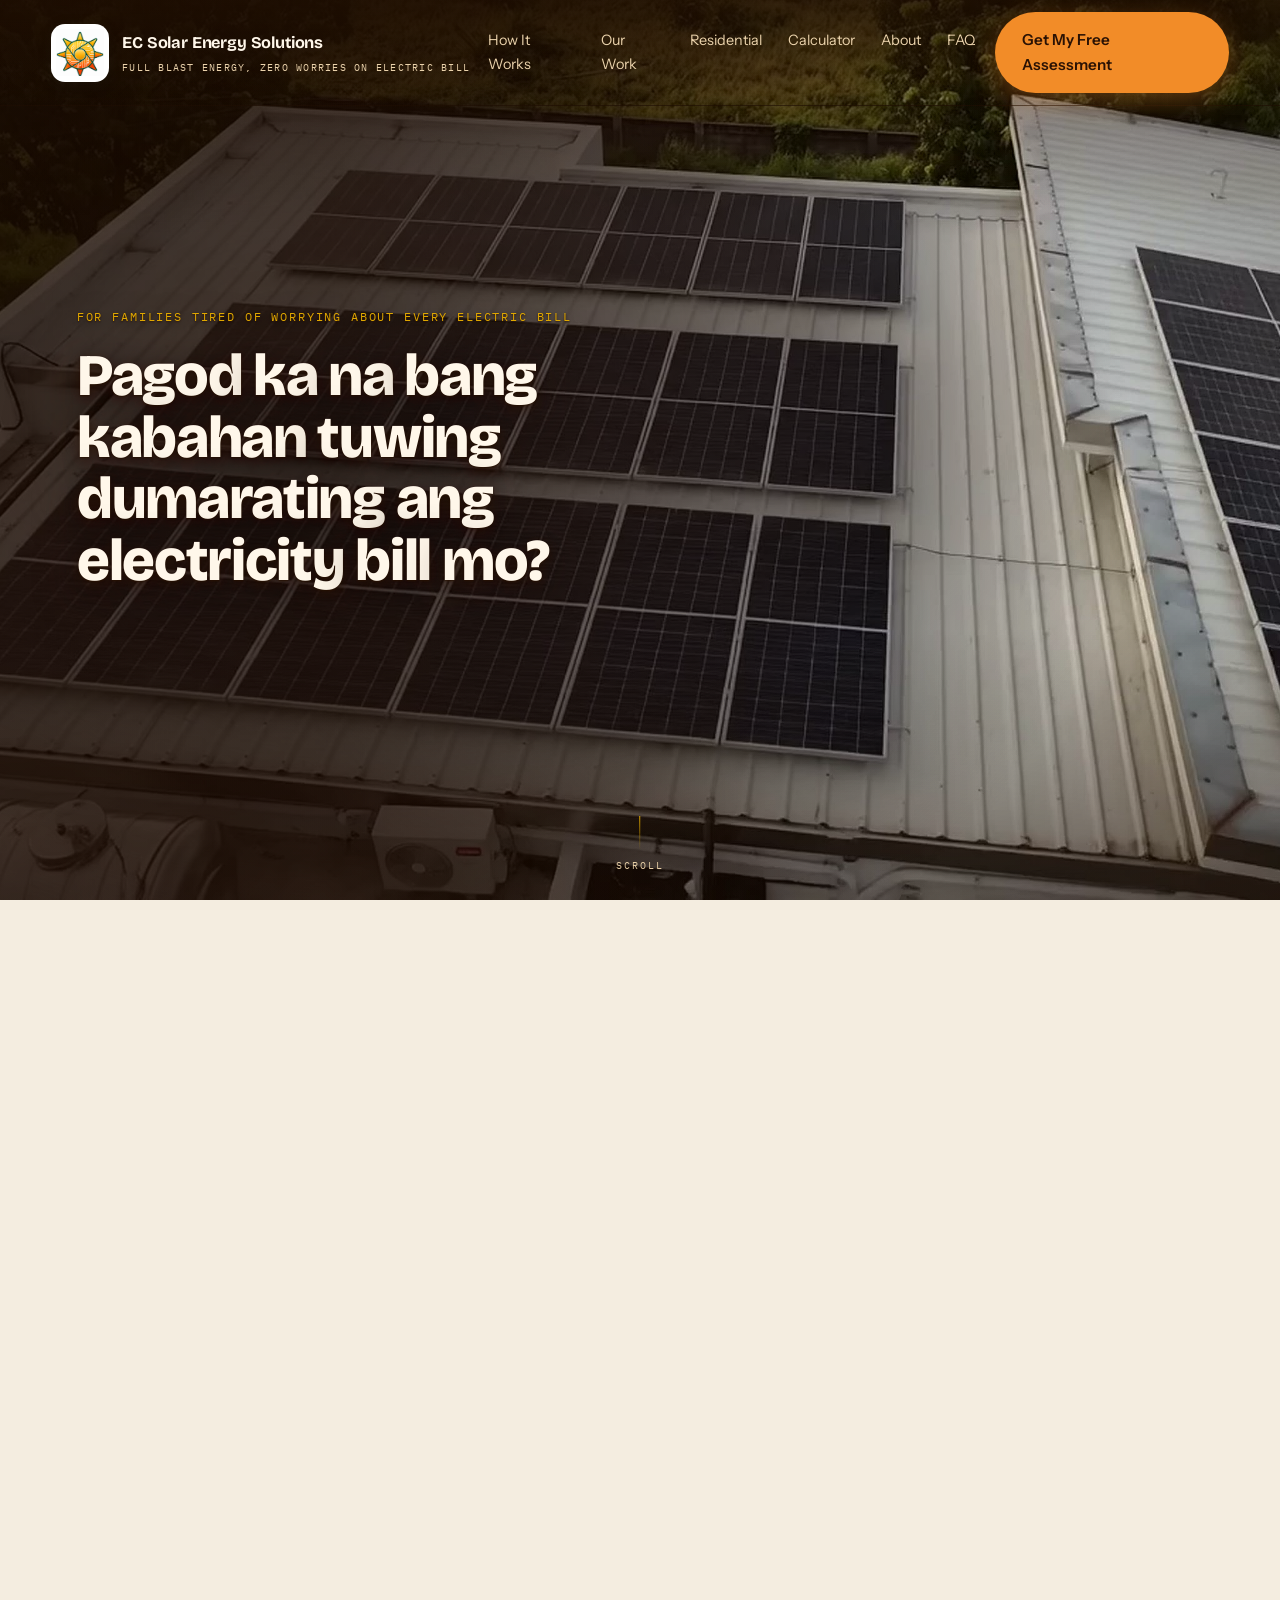
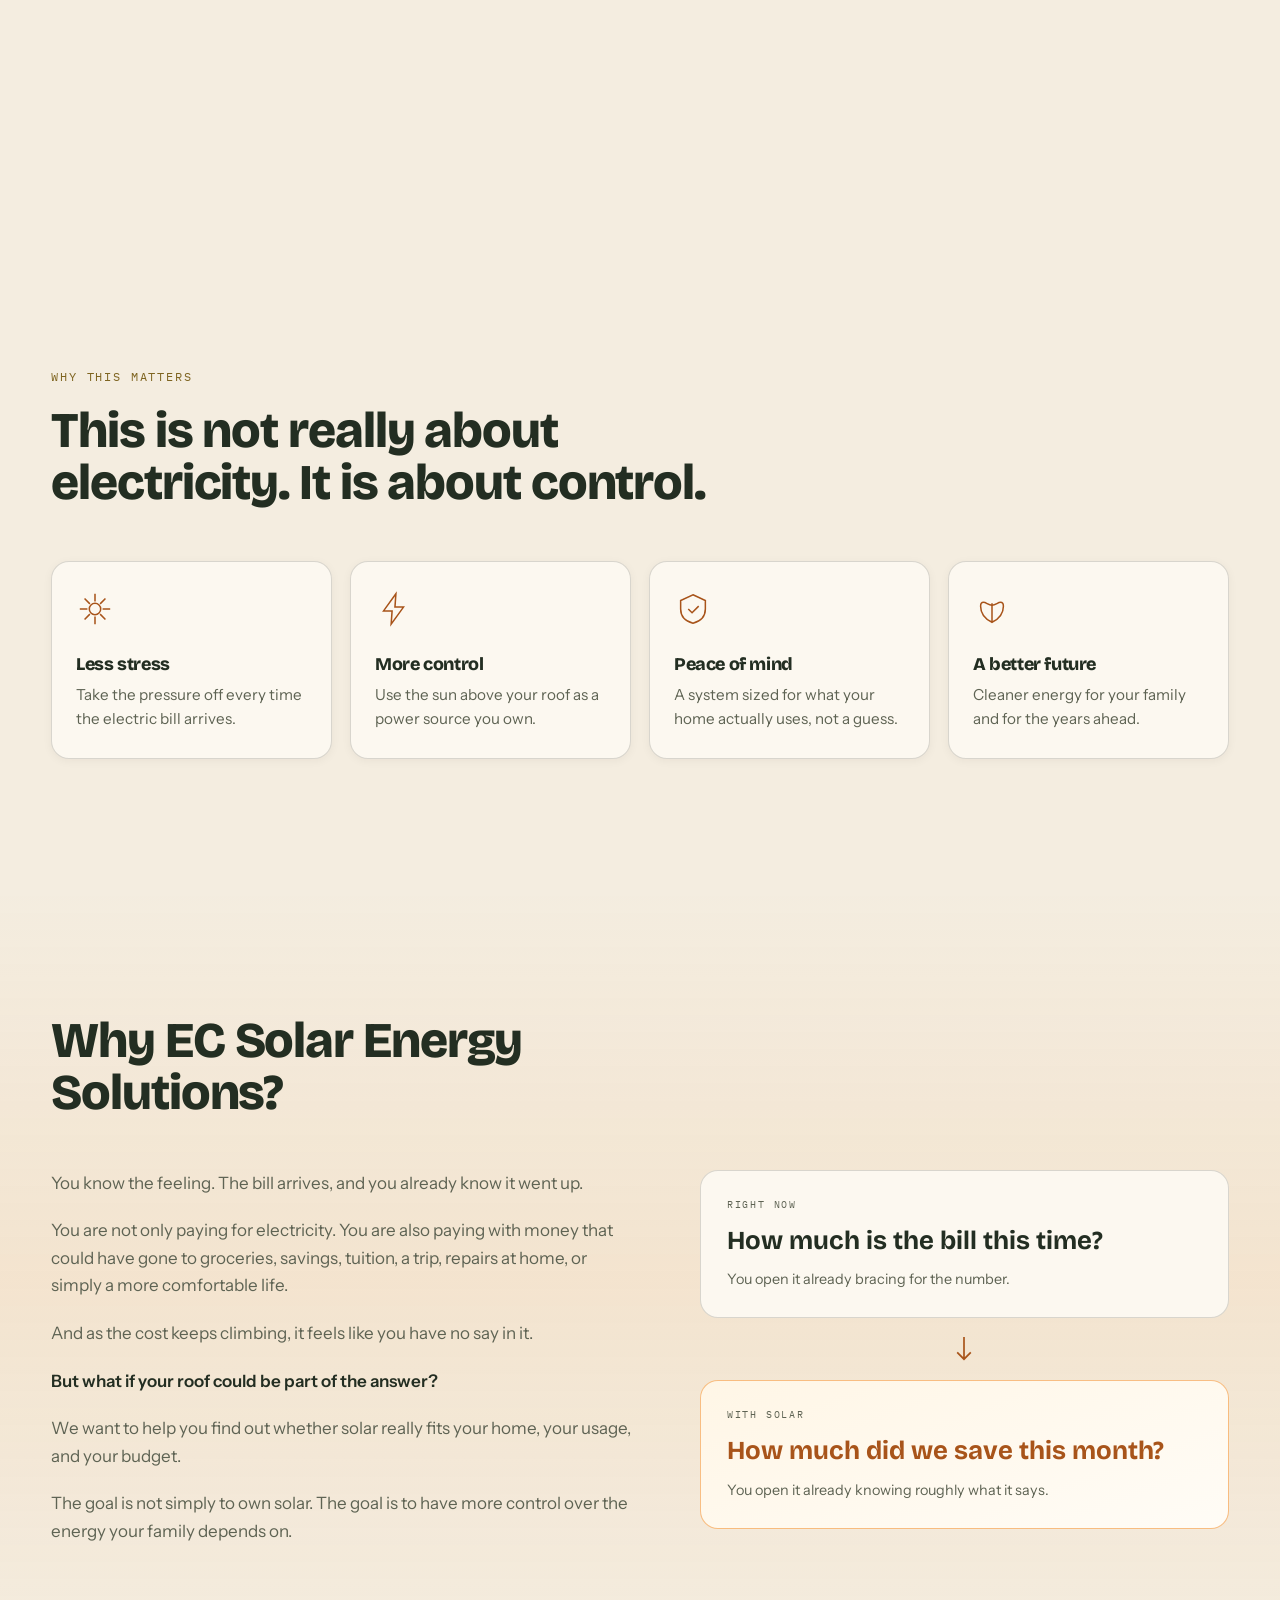
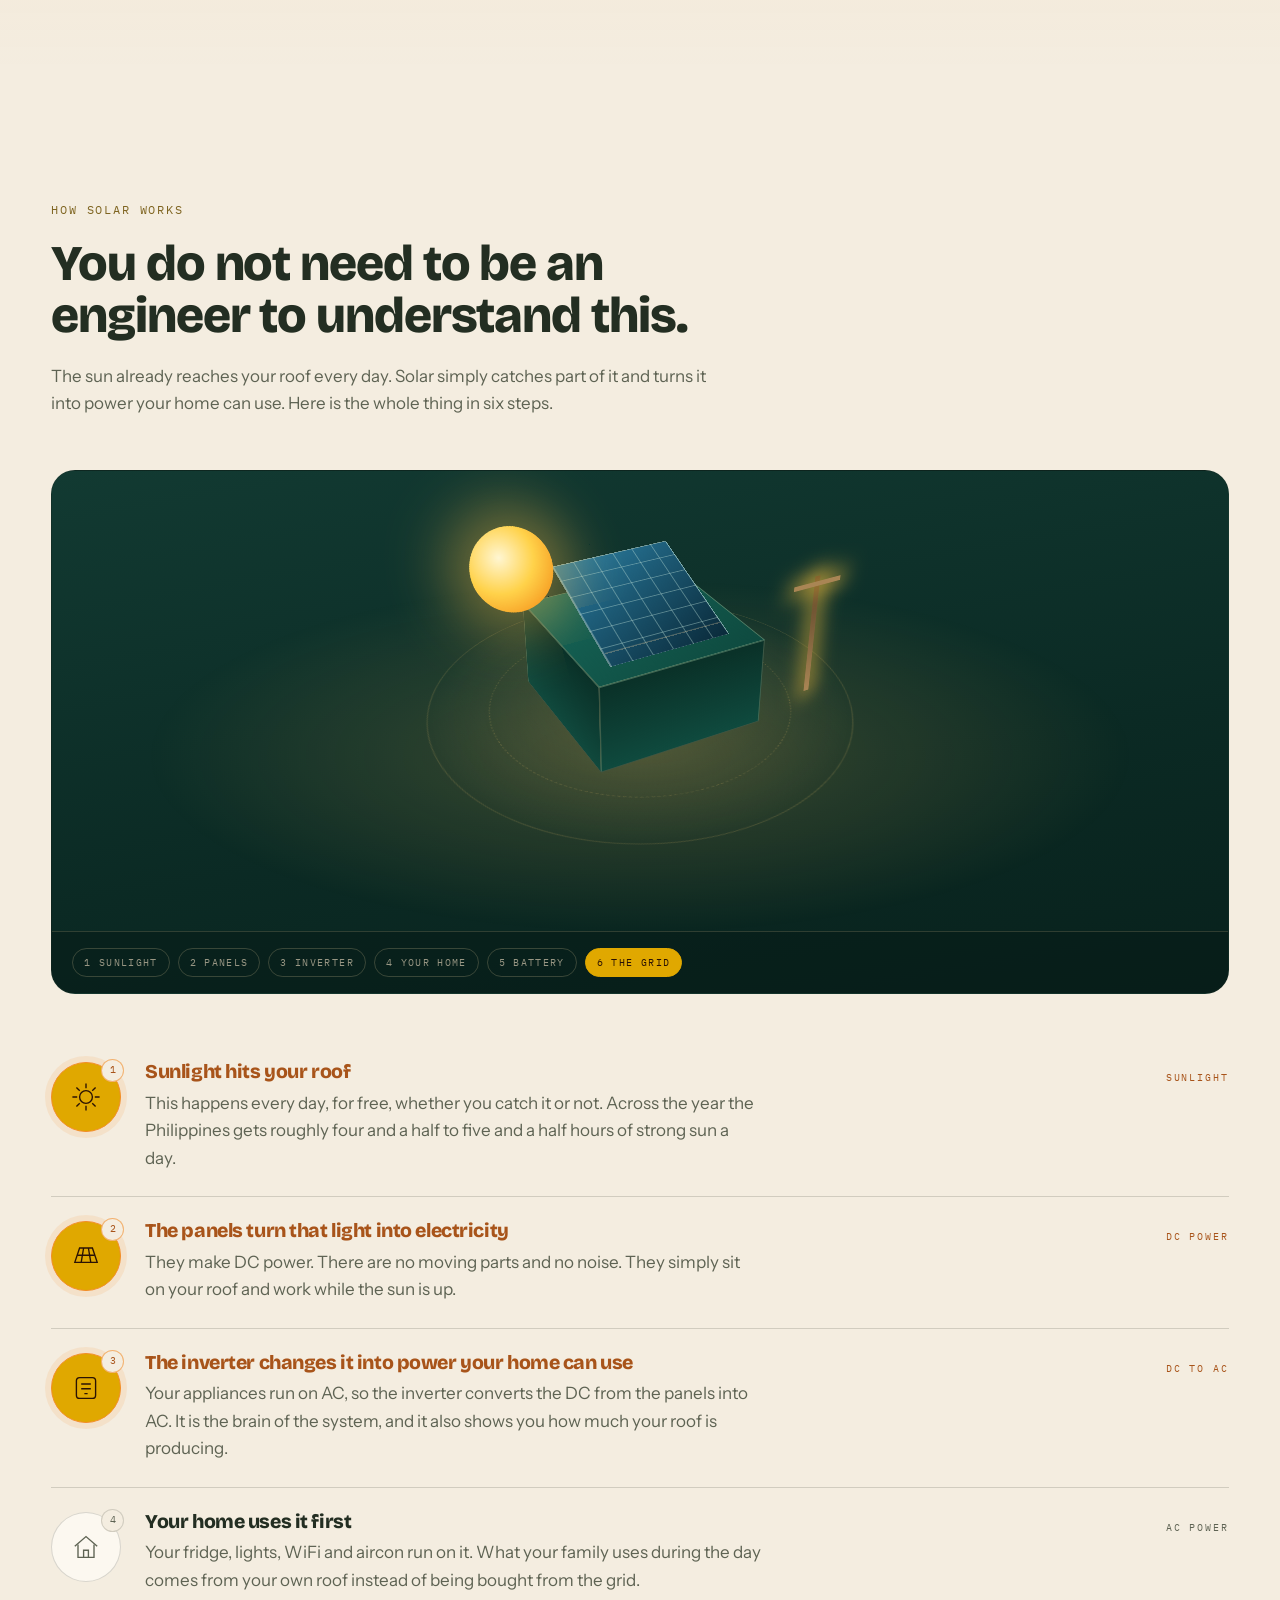
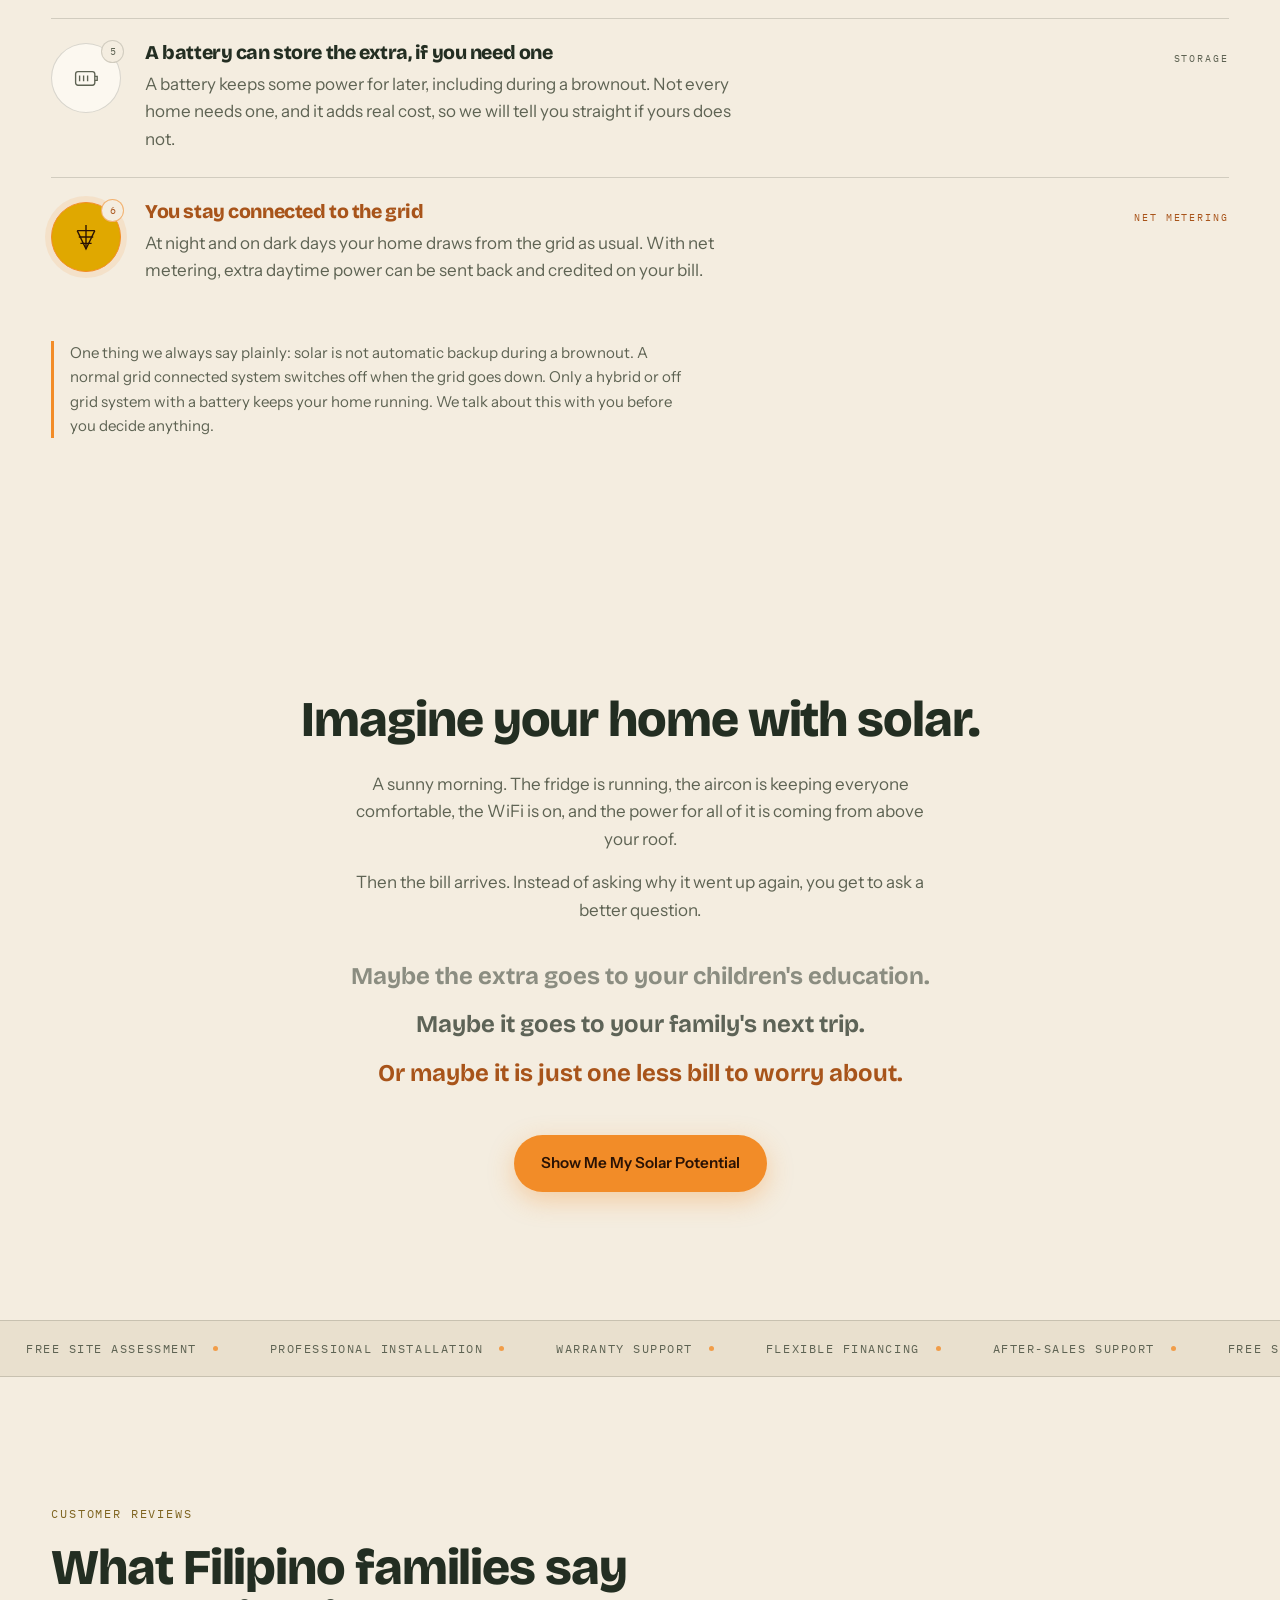
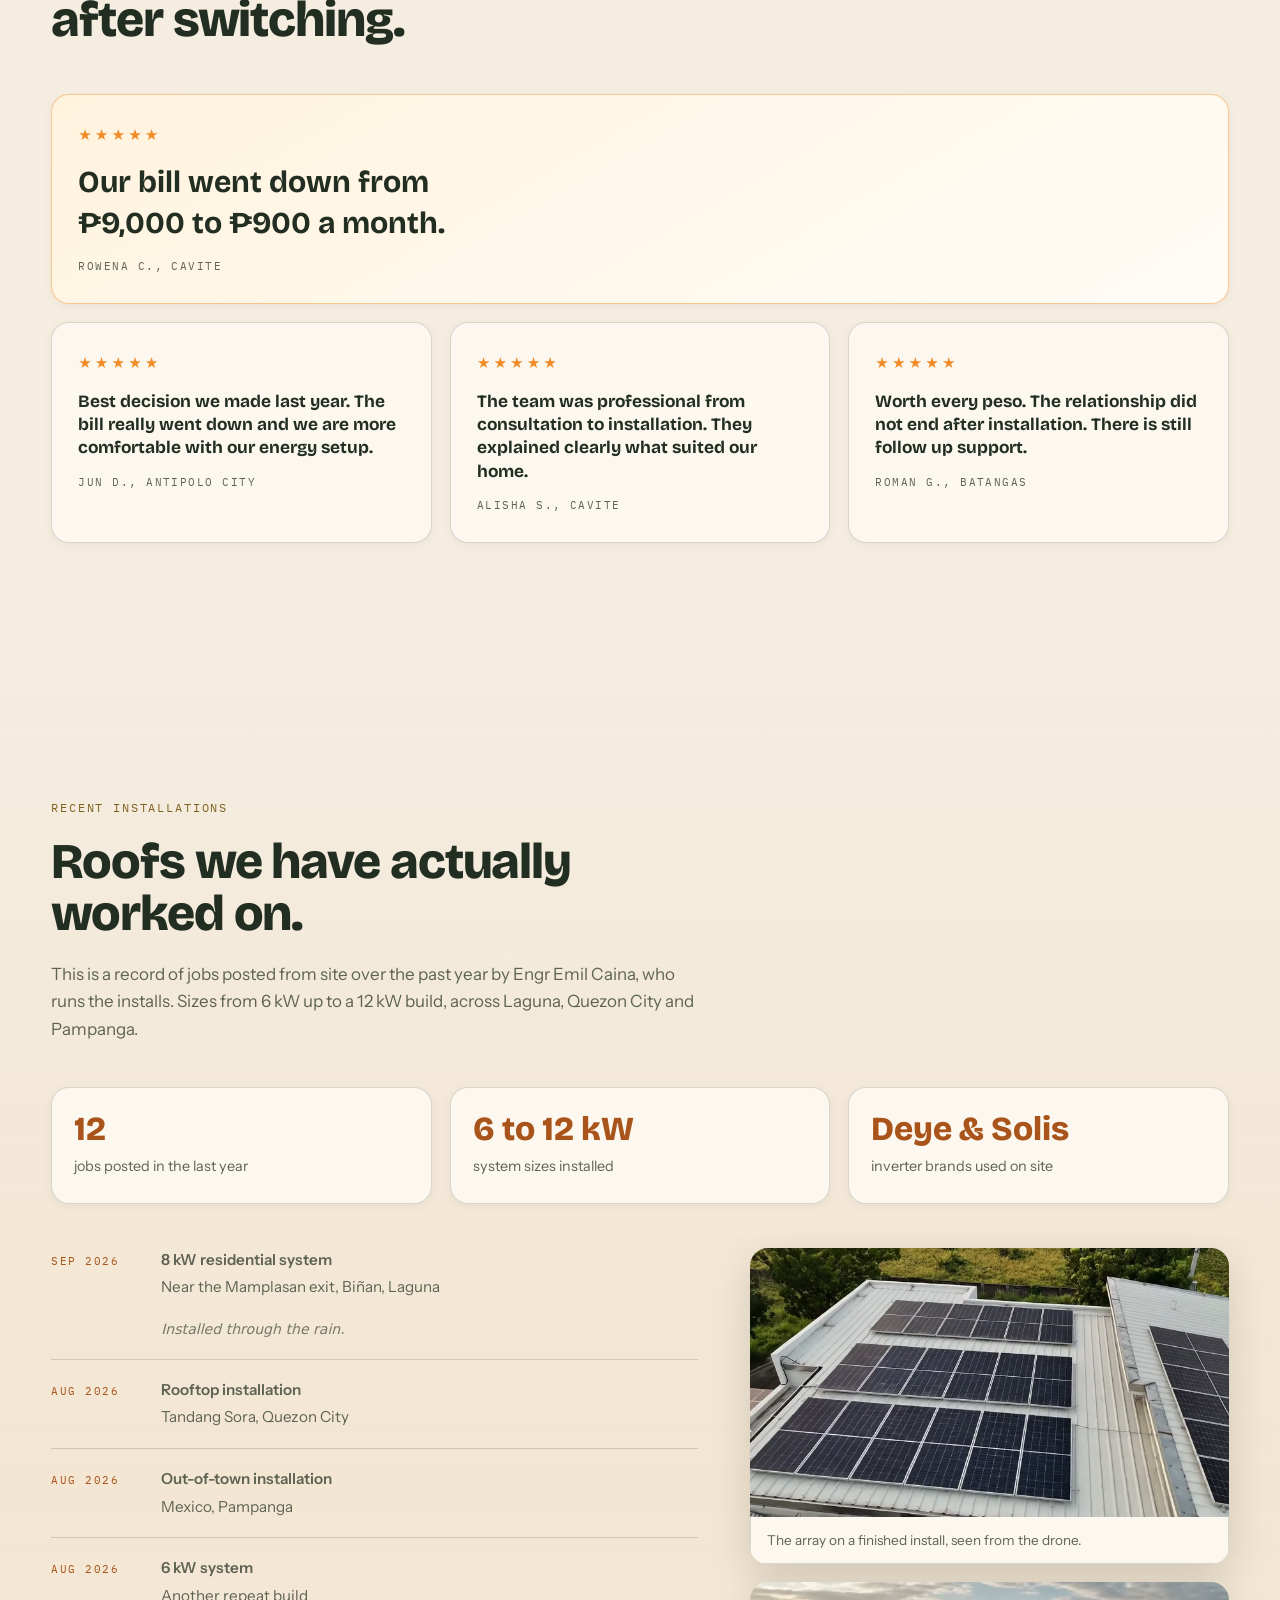
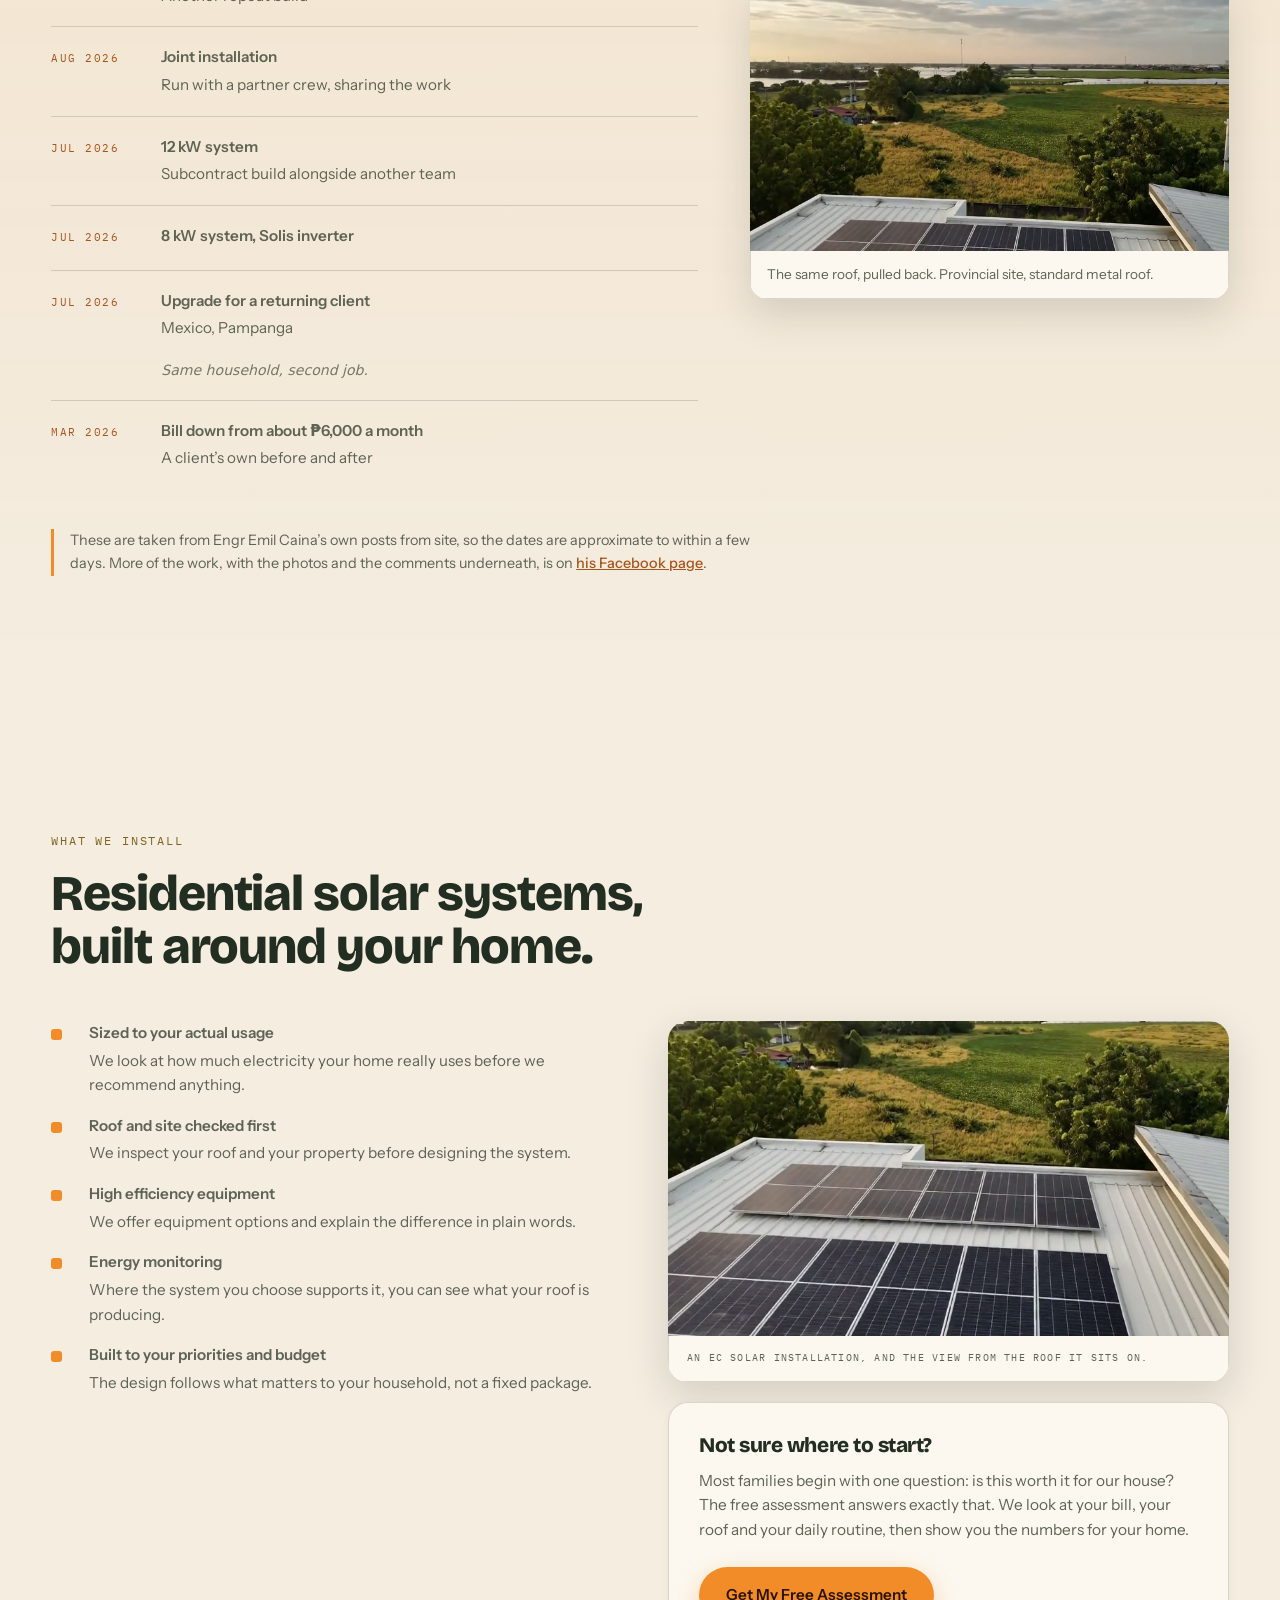
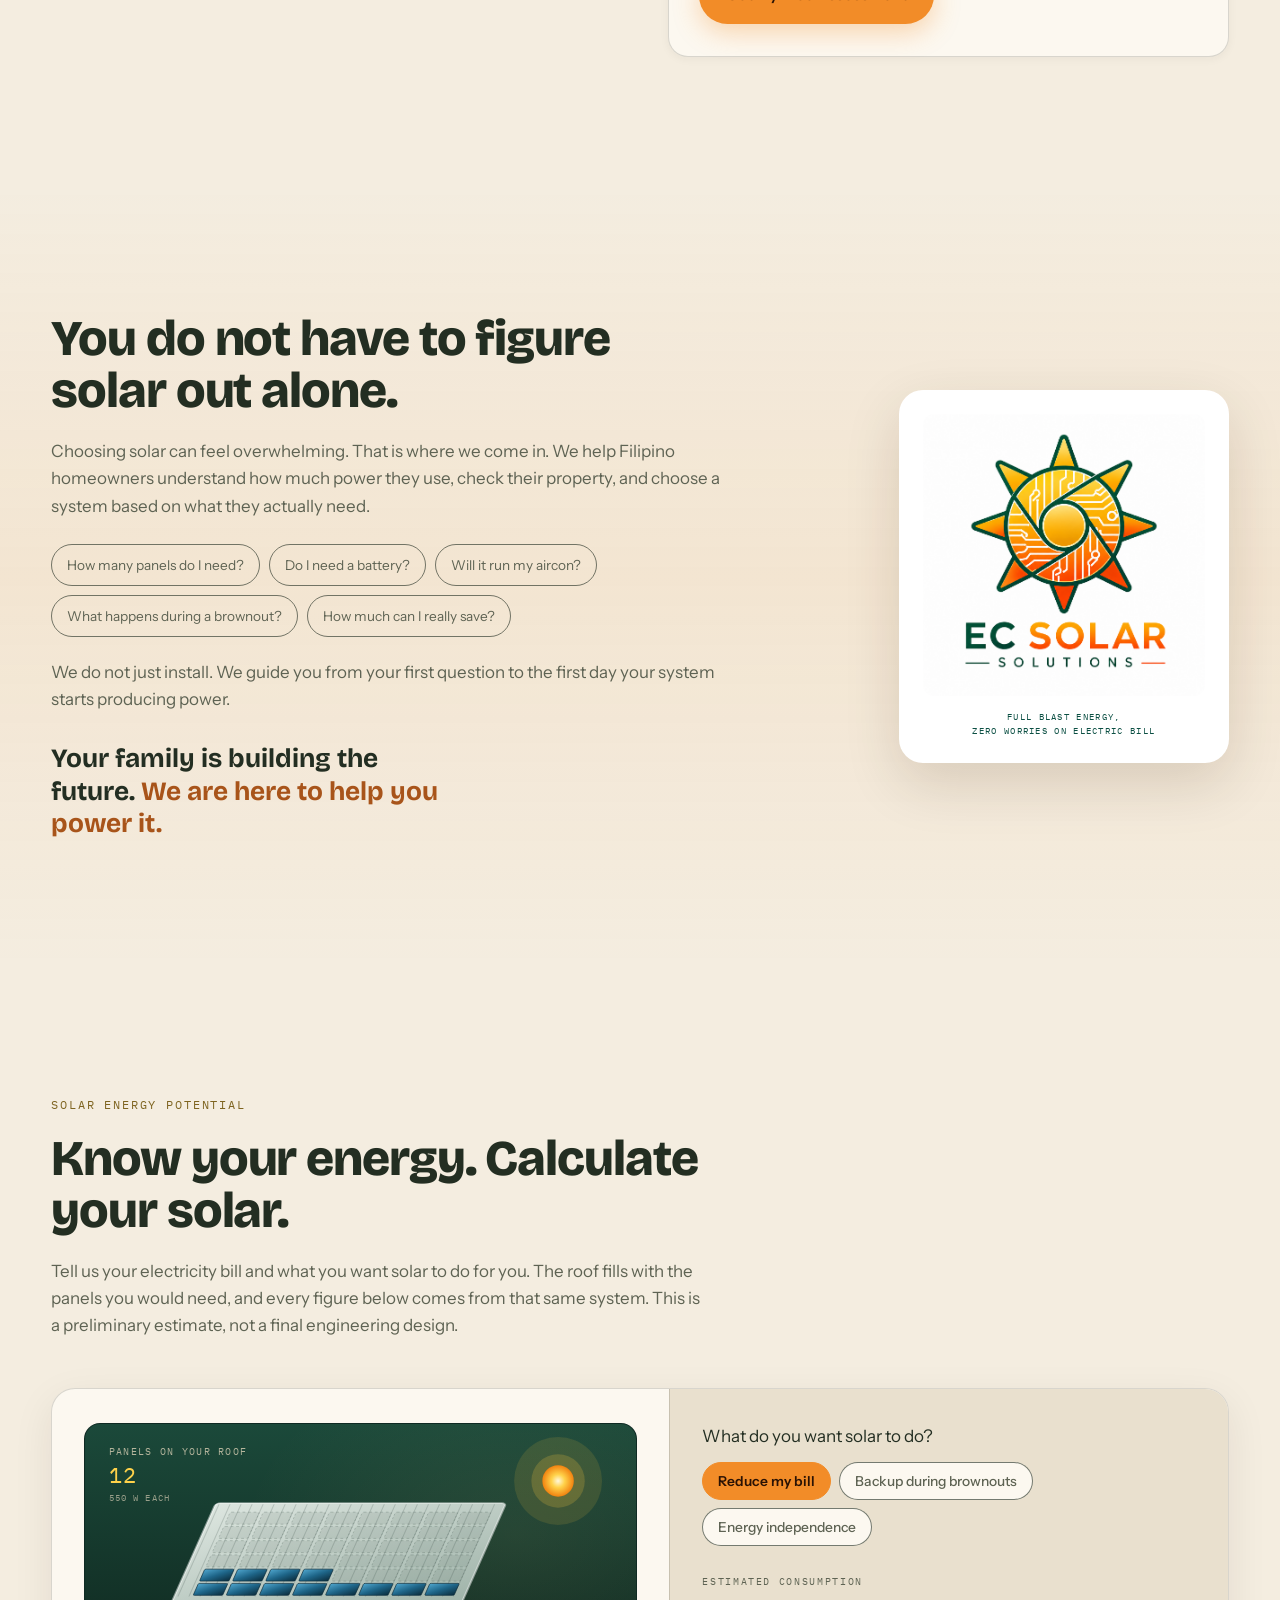
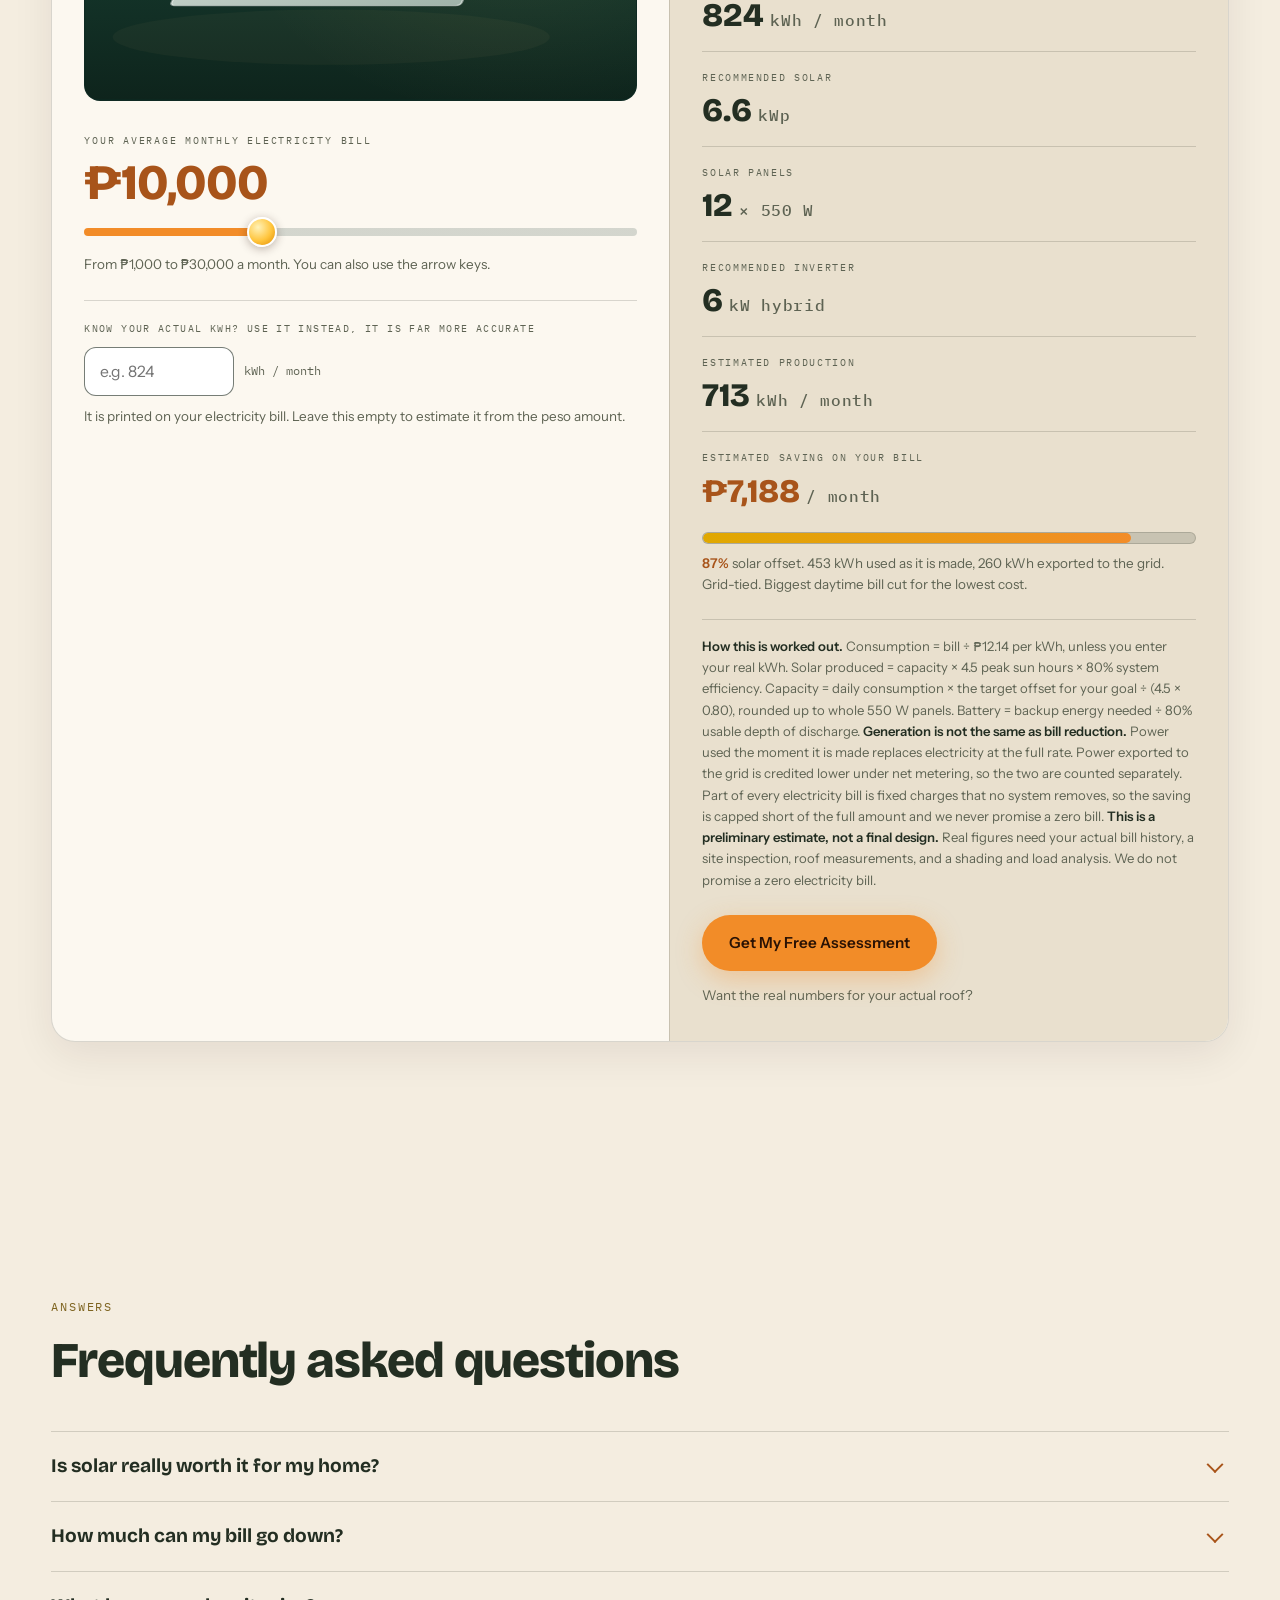
==== commit 285fd70b: "Add a real installation record, rename the company, drop the utility name Adds a Recent installation" ====
--- a/ec-solar-solutions/index.html
+++ b/ec-solar-solutions/index.html
@@ -3,21 +3,21 @@
 <head>
 <meta charset="utf-8">
 <meta name="viewport" content="width=device-width, initial-scale=1, viewport-fit=cover">
-<title>EC Solar Solutions | Full Blast Energy, Zero Worries on Electric Bill</title>
-<meta name="description" content="EC Solar Solutions helps Filipino families take back control of their electricity costs with a solar system designed around how your home actually uses power. Free site assessment.">
+<title>EC Solar Energy Solutions | Full Blast Energy, Zero Worries on Electric Bill</title>
+<meta name="description" content="EC Solar Energy Solutions helps Filipino families take back control of their electricity costs with a solar system designed around how your home actually uses power. Free site assessment.">
 <meta name="theme-color" content="#FAF2E4">
 <meta name="color-scheme" content="light">
 
 <meta property="og:type" content="website">
-<meta property="og:title" content="EC Solar Solutions | Full Blast Energy, Zero Worries on Electric Bill">
+<meta property="og:title" content="EC Solar Energy Solutions | Full Blast Energy, Zero Worries on Electric Bill">
 <meta property="og:description" content="We help Filipino homeowners understand and manage their electricity costs with thoughtfully designed solar systems.">
 <meta property="og:url" content="https://ec-solar-solutions.vercel.app/">
 <!-- the wide reveal frame, not the logo: a square logo crops badly in link cards -->
 <meta property="og:image" content="https://ec-solar-solutions.vercel.app/assets/hero-end.jpg">
 <meta property="og:image:width" content="2048">
 <meta property="og:image:height" content="1152">
-<meta property="og:image:alt" content="A rooftop solar array installed by EC Solar Solutions, with fields and water beyond at golden hour">
-<meta property="og:site_name" content="EC Solar Solutions">
+<meta property="og:image:alt" content="A rooftop solar array installed by EC Solar Energy Solutions, with fields and water beyond at golden hour">
+<meta property="og:site_name" content="EC Solar Energy Solutions">
 <meta property="og:locale" content="en_PH">
 <meta name="twitter:card" content="summary_large_image">
 
@@ -550,6 +550,34 @@
 .rev.lead q{font-size:clamp(1.3rem,2.6vw,1.9rem);max-width:22ch}
 @media(max-width:900px){.rev.lead{grid-column:span 1}}
 
+/* --- recent installations --- */
+.work{background:linear-gradient(180deg,transparent,rgba(242,140,40,.07),transparent)}
+.workstats{display:grid;grid-template-columns:repeat(3,1fr);gap:18px;margin-top:44px}
+@media(max-width:760px){.workstats{grid-template-columns:1fr}}
+.workstats div{background:var(--panel);border:1px solid var(--line);border-radius:18px;padding:24px 22px;box-shadow:0 2px 10px rgba(35,46,34,.05)}
+.workstats b{display:block;font-family:var(--display);font-weight:800;font-size:clamp(1.5rem,3vw,2.1rem);color:var(--accent-deep);line-height:1.05}
+.workstats span{display:block;margin-top:8px;font-size:.9rem;color:var(--text-secondary)}
+.workgrid{display:grid;grid-template-columns:1.15fr .85fr;gap:52px;margin-top:44px;align-items:start}
+@media(max-width:940px){.workgrid{grid-template-columns:1fr;gap:34px}}
+.joblog{list-style:none;margin:0;padding:0;display:grid}
+.joblog li{display:grid;grid-template-columns:92px 1fr;gap:18px;padding:18px 0;align-items:baseline;border-top:1px solid var(--line)}
+.joblog li:first-child{border-top:0;padding-top:0}
+@media(max-width:520px){.joblog li{grid-template-columns:1fr;gap:6px}}
+.jdate{font-family:var(--mono);font-size:.66rem;letter-spacing:.14em;text-transform:uppercase;color:var(--accent-deep);white-space:nowrap}
+.jwhat b{display:block;font-weight:600;margin-bottom:3px}
+.jwhat{color:var(--text-secondary);font-size:.95rem}
+.jline{grid-column:2;font-size:.88rem;color:var(--text-secondary);opacity:.85;font-style:italic}
+@media(max-width:520px){.jline{grid-column:1}}
+.workshots{display:grid;gap:18px;position:sticky;top:112px}
+@media(max-width:940px){.workshots{position:static;grid-template-columns:1fr 1fr}}
+@media(max-width:640px){.workshots{grid-template-columns:1fr}}
+.workshots figure{margin:0;border-radius:18px;overflow:hidden;box-shadow:0 14px 40px rgba(35,46,34,.16)}
+.workshots img{width:100%;height:auto;display:block}
+.workshots figcaption{background:var(--panel);border:1px solid var(--line);border-top:0;padding:13px 16px;font-size:.85rem;color:var(--text-secondary);line-height:1.5}
+.worknote{margin-top:40px;font-size:.9rem;color:var(--text-secondary);border-left:3px solid var(--accent);padding-left:16px;max-width:70ch}
+.worknote a{color:var(--accent-deep);font-weight:500}
+@media(pointer:coarse){.worknote a{display:inline-flex;align-items:center;min-height:44px}}
+
 /* --- residential --- */
 .resi{display:grid;grid-template-columns:1fr 1fr;gap:20px 56px;margin-top:48px;align-items:start}
 @media(max-width:860px){.resi{grid-template-columns:1fr}}
@@ -793,14 +821,15 @@
 <!-- ============================ NAV ============================ -->
 <nav class="nav" id="nav">
   <a class="brand" href="#top">
-    <span class="brandmark"><img src="assets/mark.png" width="480" height="476" alt="EC Solar Solutions" fetchpriority="high" decoding="async"></span>
+    <span class="brandmark"><img src="assets/mark.png" width="480" height="476" alt="EC Solar Energy Solutions" fetchpriority="high" decoding="async"></span>
     <span class="wordmark">
-      <b>EC Solar Solutions</b>
+      <b>EC Solar Energy Solutions</b>
       <i>Full Blast Energy, Zero Worries on Electric Bill</i>
     </span>
   </a>
   <div class="navlinks">
     <a href="#howitworks">How It Works</a>
+    <a href="#work">Our Work</a>
     <a href="#residential">Residential</a>
     <a href="#calculator">Calculator</a>
     <a href="#about">About</a>
@@ -812,7 +841,7 @@
 <span id="top"></span>
 
 <!-- ============================ HERO ============================ -->
-<section class="hero" id="hero" aria-label="EC Solar Solutions introduction">
+<section class="hero" id="hero" aria-label="EC Solar Energy Solutions introduction">
   <div class="stage" id="stage">
 
     <!-- the hero footage: a real EC Solar installation, scrubbed by scroll -->
@@ -851,7 +880,7 @@
       <div class="band" id="band4" data-a="0.76" data-b="1.0">
         <div class="bandtext">
           <h2 class="e-rise" data-split="word" data-spread="0.5">Full blast energy. Zero worries on your electric bill.</h2>
-          <p class="sub e-rise-sub">EC Solar Solutions helps Filipino families take back control of their electricity costs, with a system designed around how your home actually uses power.</p>
+          <p class="sub e-rise-sub">EC Solar Energy Solutions helps Filipino families take back control of their electricity costs, with a system designed around how your home actually uses power.</p>
           <div class="row e-rise-cta">
             <a class="btn btn-primary" href="#calculator">See What Solar Could Do For My Home</a>
             <a class="btn btn-ghost" href="#howitworks">See How It Works</a>
@@ -865,7 +894,7 @@
 </section>
 
 <!-- ============ STATIC HERO (phones, reduced motion) ============ -->
-<section class="statichero" id="statichero" aria-label="EC Solar Solutions introduction">
+<section class="statichero" id="statichero" aria-label="EC Solar Energy Solutions introduction">
   <div class="scene sposter" aria-hidden="true"></div>
   <div class="fade" aria-hidden="true"></div>
   <div class="scrim" aria-hidden="true"></div>
@@ -874,7 +903,7 @@
   <div class="inner">
     <p class="kicker">For families tired of worrying about every electric bill</p>
     <h1>Full blast energy. Zero worries on your electric bill.</h1>
-    <p class="sub">Imagine opening your next bill with relief instead of dread. EC Solar Solutions helps Filipino families take back control of their electricity costs.</p>
+    <p class="sub">Imagine opening your next bill with relief instead of dread. EC Solar Energy Solutions helps Filipino families take back control of their electricity costs.</p>
     <div class="row">
       <a class="btn btn-primary" href="#calculator">See What Solar Could Do For My Home</a>
       <a class="btn btn-ghost" href="#howitworks">See How It Works</a>
@@ -934,7 +963,7 @@
   <section class="sec empathy" id="why-us">
     <div class="wrap empathygrid">
       <div class="ehead rise">
-        <h2>Why EC Solar Solutions?</h2>
+        <h2>Why EC Solar Energy Solutions?</h2>
       </div>
       <div class="body rise">
         <p>You know the feeling. The bill arrives, and you already know it went up.</p>
@@ -1132,6 +1161,92 @@
     </div>
   </section>
 
+
+  <!-- ---------- RECENT INSTALLATIONS ---------- -->
+  <!--
+    Every row below comes from Engr Emil Caina's own Facebook posts, logged in
+    docs/emil_caina_solar_posts.csv. Dates are approximate because Facebook
+    shows relative ages (4d, 3w, 26w) rather than exact dates.
+    DO NOT add a row here that is not backed by a real post.
+    The two photos are frames from the drone footage of one installation. The
+    town for that footage is not confirmed, so no location is claimed for them.
+  -->
+  <section class="sec work" id="work">
+    <div class="wrap">
+      <div class="sec-head rise">
+        <p class="kicker">Recent installations</p>
+        <h2>Roofs we have actually worked on.</h2>
+        <p class="lede">This is a record of jobs posted from site over the past year by Engr Emil Caina, who runs the installs. Sizes from 6 kW up to a 12 kW build, across Laguna, Quezon City and Pampanga.</p>
+      </div>
+
+      <div class="workstats stag">
+        <div><b>12</b><span>jobs posted in the last year</span></div>
+        <div><b>6 to 12 kW</b><span>system sizes installed</span></div>
+        <div><b>Deye &amp; Solis</b><span>inverter brands used on site</span></div>
+      </div>
+
+      <div class="workgrid">
+        <ol class="joblog rise">
+          <li>
+            <span class="jdate">Sep 2026</span>
+            <span class="jwhat"><b>8 kW residential system</b>Near the Mamplasan exit, Bi&ntilde;an, Laguna</span>
+            <span class="jline">Installed through the rain.</span>
+          </li>
+          <li>
+            <span class="jdate">Aug 2026</span>
+            <span class="jwhat"><b>Rooftop installation</b>Tandang Sora, Quezon City</span>
+          </li>
+          <li>
+            <span class="jdate">Aug 2026</span>
+            <span class="jwhat"><b>Out-of-town installation</b>Mexico, Pampanga</span>
+          </li>
+          <li>
+            <span class="jdate">Aug 2026</span>
+            <span class="jwhat"><b>6 kW system</b>Another repeat build</span>
+          </li>
+          <li>
+            <span class="jdate">Aug 2026</span>
+            <span class="jwhat"><b>Joint installation</b>Run with a partner crew, sharing the work</span>
+          </li>
+          <li>
+            <span class="jdate">Jul 2026</span>
+            <span class="jwhat"><b>12 kW system</b>Subcontract build alongside another team</span>
+          </li>
+          <li>
+            <span class="jdate">Jul 2026</span>
+            <span class="jwhat"><b>8 kW system, Solis inverter</b></span>
+          </li>
+          <li>
+            <span class="jdate">Jul 2026</span>
+            <span class="jwhat"><b>Upgrade for a returning client</b>Mexico, Pampanga</span>
+            <span class="jline">Same household, second job.</span>
+          </li>
+          <li>
+            <span class="jdate">Mar 2026</span>
+            <span class="jwhat"><b>Bill down from about &#8369;6,000 a month</b>A client&rsquo;s own before and after</span>
+          </li>
+        </ol>
+
+        <div class="workshots rise">
+          <figure>
+            <img src="assets/work-array.jpg" width="1500" height="843" alt="A rooftop solar array installed by EC Solar Energy Solutions, seen from above" loading="lazy" decoding="async">
+            <figcaption>The array on a finished install, seen from the drone.</figcaption>
+          </figure>
+          <figure>
+            <img src="assets/work-site.jpg" width="1500" height="843" alt="The same installation seen wider, with the surrounding fields and water" loading="lazy" decoding="async">
+            <figcaption>The same roof, pulled back. Provincial site, standard metal roof.</figcaption>
+          </figure>
+        </div>
+      </div>
+
+      <p class="worknote">
+        These are taken from Engr Emil Caina&rsquo;s own posts from site, so the dates are approximate to within a few days.
+        More of the work, with the photos and the comments underneath, is on
+        <a href="https://www.facebook.com/emilcaina" target="_blank" rel="noopener noreferrer">his Facebook page</a>.
+      </p>
+    </div>
+  </section>
+
   <!-- ---------- RESIDENTIAL ---------- -->
   <section class="sec" id="residential">
     <div class="wrap">
@@ -1151,7 +1266,7 @@
         </div>
         <div class="rise">
           <figure class="workshot">
-            <img src="assets/reveal.jpg" width="1920" height="1080" alt="A rooftop solar array installed by EC Solar Solutions, seen from above with fields and water beyond" loading="lazy" decoding="async">
+            <img src="assets/reveal.jpg" width="1920" height="1080" alt="A rooftop solar array installed by EC Solar Energy Solutions, seen from above with fields and water beyond" loading="lazy" decoding="async">
             <figcaption>An EC Solar installation, and the view from the roof it sits on.</figcaption>
           </figure>
           <div class="resipanel">
@@ -1181,7 +1296,7 @@
         <p class="posline">Your family is building the future. <b>We are here to help you power it.</b></p>
       </div>
       <figure class="plate rise">
-        <img src="assets/logo.png" width="1254" height="1254" alt="The EC Solar Solutions logo" loading="lazy" decoding="async">
+        <img src="assets/logo.png" width="1254" height="1254" alt="The EC Solar Energy Solutions logo" loading="lazy" decoding="async">
         <figcaption>Full Blast Energy,<br>Zero Worries on Electric Bill</figcaption>
       </figure>
     </div>
@@ -1193,7 +1308,7 @@
       <div class="sec-head rise">
         <p class="kicker">Solar energy potential</p>
         <h2>Know your energy. Calculate your solar.</h2>
-        <p class="lede">Tell us your Meralco bill and what you want solar to do for you. The roof fills with the panels you would need, and every figure below comes from that same system. This is a preliminary estimate, not a final engineering design.</p>
+        <p class="lede">Tell us your electricity bill and what you want solar to do for you. The roof fills with the panels you would need, and every figure below comes from that same system. This is a preliminary estimate, not a final engineering design.</p>
       </div>
 
       <div class="calcbox rise">
@@ -1287,9 +1402,9 @@
               </svg>
             </div>
 
-            <div class="billrow"><span class="lbl">Your average monthly Meralco bill</span></div>
+            <div class="billrow"><span class="lbl">Your average monthly electricity bill</span></div>
             <div class="billval" id="billOut">&#8369;10,000</div>
-            <label for="bill" class="sr">Average monthly Meralco bill in pesos</label>
+            <label for="bill" class="sr">Average monthly electricity bill in pesos</label>
             <input type="range" id="bill" min="1000" max="30000" step="500" value="10000" aria-describedby="billOut">
             <p class="hint">From &#8369;1,000 to &#8369;30,000 a month. You can also use the arrow keys.</p>
 
@@ -1299,7 +1414,7 @@
                 <input type="text" id="kwhIn" inputmode="numeric" placeholder="e.g. 824" aria-describedby="kwhNote">
                 <span class="unit">kWh / month</span>
               </div>
-              <p class="hint" id="kwhNote">It is printed on your Meralco bill. Leave this empty to estimate it from the peso amount.</p>
+              <p class="hint" id="kwhNote">It is printed on your electricity bill. Leave this empty to estimate it from the peso amount.</p>
             </div>
           </div>
 
@@ -1354,8 +1469,8 @@
               Capacity = daily consumption &#215; the target offset for your goal &#247; (4.5 &#215; 0.80), rounded up to whole 550 W panels.
               Battery = backup energy needed &#247; 80% usable depth of discharge.
               <b>Generation is not the same as bill reduction.</b> Power used the moment it is made replaces electricity at the full rate. Power exported to the grid is credited lower under net metering, so the two are counted separately.
-              Part of every Meralco bill is fixed charges that no system removes, so the saving is capped short of the full amount and we never promise a zero bill.
-              <b>This is a preliminary estimate, not a final design.</b> Real figures need your actual bill history, a site inspection, roof measurements, and a shading and load analysis. We do not promise a zero Meralco bill.
+              Part of every electricity bill is fixed charges that no system removes, so the saving is capped short of the full amount and we never promise a zero bill.
+              <b>This is a preliminary estimate, not a final design.</b> Real figures need your actual bill history, a site inspection, roof measurements, and a shading and load analysis. We do not promise a zero electricity bill.
             </p>
 
             <div class="calccta"><a class="btn btn-primary" href="#assessment">Get My Free Assessment</a></div>
@@ -1435,10 +1550,9 @@
   <!--
     FILL IN WHEN YOU HAVE THEM. These are the only facts a visitor asks for
     that this section cannot answer yet, and none of them should be guessed:
-      - the year EC Solar Solutions started
-      - how many homes you have installed for so far
+      - the year EC Solar Energy Solutions started
+      - how many homes you have installed for so far (the work section lists 12 posted jobs in the last year, which is a floor, not the total)
       - PCAB licence, DTI or SEC registration number, DOE accreditation
-      - names and roles of the people who show up for the site visit
     Each one belongs in the "At a glance" list below as another dt/dd pair.
   -->
   <section class="sec about" id="about">
@@ -1446,12 +1560,13 @@
       <div class="sec-head rise">
         <p class="kicker">Who we are</p>
         <h2>Who you would be working with.</h2>
-        <p class="lede">EC Solar Solutions is a solar energy company based in Cubao, Quezon City. We design and install residential solar systems for families across Metro Manila and the nearby provinces, and we stay reachable long after the panels are up.</p>
+        <p class="lede">EC Solar Energy Solutions is a solar energy company based in Cubao, Quezon City. We design and install residential solar systems for families across Metro Manila and the nearby provinces, and we stay reachable long after the panels are up.</p>
       </div>
 
       <div class="aboutgrid">
         <div class="rise">
           <div class="abody">
+            <p>The installs are run by <b>Engr Emil Caina</b>, who posts the jobs from site as they happen. If you book an assessment, he is the one who climbs onto your roof.</p>
             <p>Most families who call us are not shopping for panels. They are trying to work out whether solar is worth it for their own house, and nearly everyone they can ask has something to sell them.</p>
             <p>So we start at the other end. Before we recommend anything we look at your real bill, your real roof, and how your household actually uses power through the day. Sometimes that leads to a system. Sometimes it leads us to say the numbers do not work for you yet, and that answer costs you nothing either.</p>
             <p><em>We do not sell solar panels. We help Filipino families take back control of their electricity.</em></p>
@@ -1469,8 +1584,10 @@
             <h3>At a glance</h3>
             <dl>
               <div><dt>Based in</dt><dd>Cubao, Quezon City, Philippines</dd></div>
-              <div><dt>Where we work</dt><dd>Metro Manila and the nearby provinces, including Rizal, Cavite and Batangas</dd></div>
+              <div><dt>Where we work</dt><dd>Metro Manila and the nearby provinces. Recent jobs on record: Bi&ntilde;an in Laguna, Tandang Sora in Quezon City, and Mexico in Pampanga</dd></div>
+              <div><dt>Who runs the installs</dt><dd>Engr Emil Caina. His posts from site are on <a href="https://www.facebook.com/emilcaina" target="_blank" rel="noopener noreferrer">Facebook</a></dd></div>
               <div><dt>What we install</dt><dd>Residential grid connected, hybrid and off grid solar systems</dd></div>
+              <div><dt>Equipment used</dt><dd>Deye and Solis inverters, among others, chosen per design</dd></div>
               <div><dt>What comes with it</dt><dd>Free site assessment, professional installation, warranty support, flexible financing and after sales support</dd></div>
               <div><dt>Talk to a person</dt><dd><a href="tel:+639940257286">+63 994 025 7286</a><br><a href="mailto:ecsolarsolutions01@gmail.com">ecsolarsolutions01@gmail.com</a></dd></div>
             </dl>
@@ -1562,8 +1679,8 @@
   <div class="wrap fgrid">
     <div>
       <a class="fbrand" href="#top">
-        <span class="brandmark"><img src="assets/mark.png" width="480" height="476" alt="EC Solar Solutions" loading="lazy" decoding="async"></span>
-        <b style="font-family:var(--display);font-size:1.02rem;color:#fff">EC Solar Solutions</b>
+        <span class="brandmark"><img src="assets/mark.png" width="480" height="476" alt="EC Solar Energy Solutions" loading="lazy" decoding="async"></span>
+        <b style="font-family:var(--display);font-size:1.02rem;color:#fff">EC Solar Energy Solutions</b>
       </a>
       <p class="tag">Full Blast Energy, Zero Worries on Electric Bill</p>
       <p>We help Filipino homeowners understand and manage their electricity costs with solar systems designed around their real needs.</p>
@@ -1582,14 +1699,14 @@
         <li><a href="#howitworks">How solar works</a></li>
         <li><a href="#residential">Residential solar</a></li>
         <li><a href="#calculator">Solar potential calculator</a></li>
-        <li><a href="#about">About EC Solar Solutions</a></li>
+        <li><a href="#about">About EC Solar Energy Solutions</a></li>
         <li><a href="#faq">Frequently asked questions</a></li>
         <li><a href="#assessment">Free assessment</a></li>
       </ul>
     </div>
   </div>
   <div class="wrap legal">
-    <span>&copy; 2026 EC Solar Solutions. All Rights Reserved.</span>
+    <span>&copy; 2026 EC Solar Energy Solutions. All Rights Reserved.</span>
     <span>Figures on this site are estimates for guidance. Exact numbers, warranty and financing are set out in your quotation.</span>
   </div>
 </footer>
@@ -1926,7 +2043,7 @@
 
    Generation is NOT the same as bill reduction, which is why the last line
    splits self-consumption from export instead of valuing every kWh at retail.  */
-var RATE=12.14;          // Meralco reference rate, pesos per kWh
+var RATE=12.14;          // electricity reference rate, pesos per kWh
 var PSH=4.5;             // peak sun hours per day
 var EFF=0.80;            // system efficiency
 var PANEL_W=550;         // watts per panel
@@ -1936,7 +2053,7 @@
 var DAY_SHARE=0.55;      // share of consumption during daylight, no battery
 var BATT_SELF=0.90;      // effective self-consumption once a battery shifts the evening
 var MAX_CUT=0.90;        // never show more than this share of the bill removed: part of a
-                         // Meralco bill is fixed charges that solar cannot touch, and the
+                         // electricity bill is fixed charges that solar cannot touch, and the
                          // spec is explicit that a zero bill must not be promised
 var INV=[3,3.6,5,6,8,10,12,15,20,25,30,40,50];
 
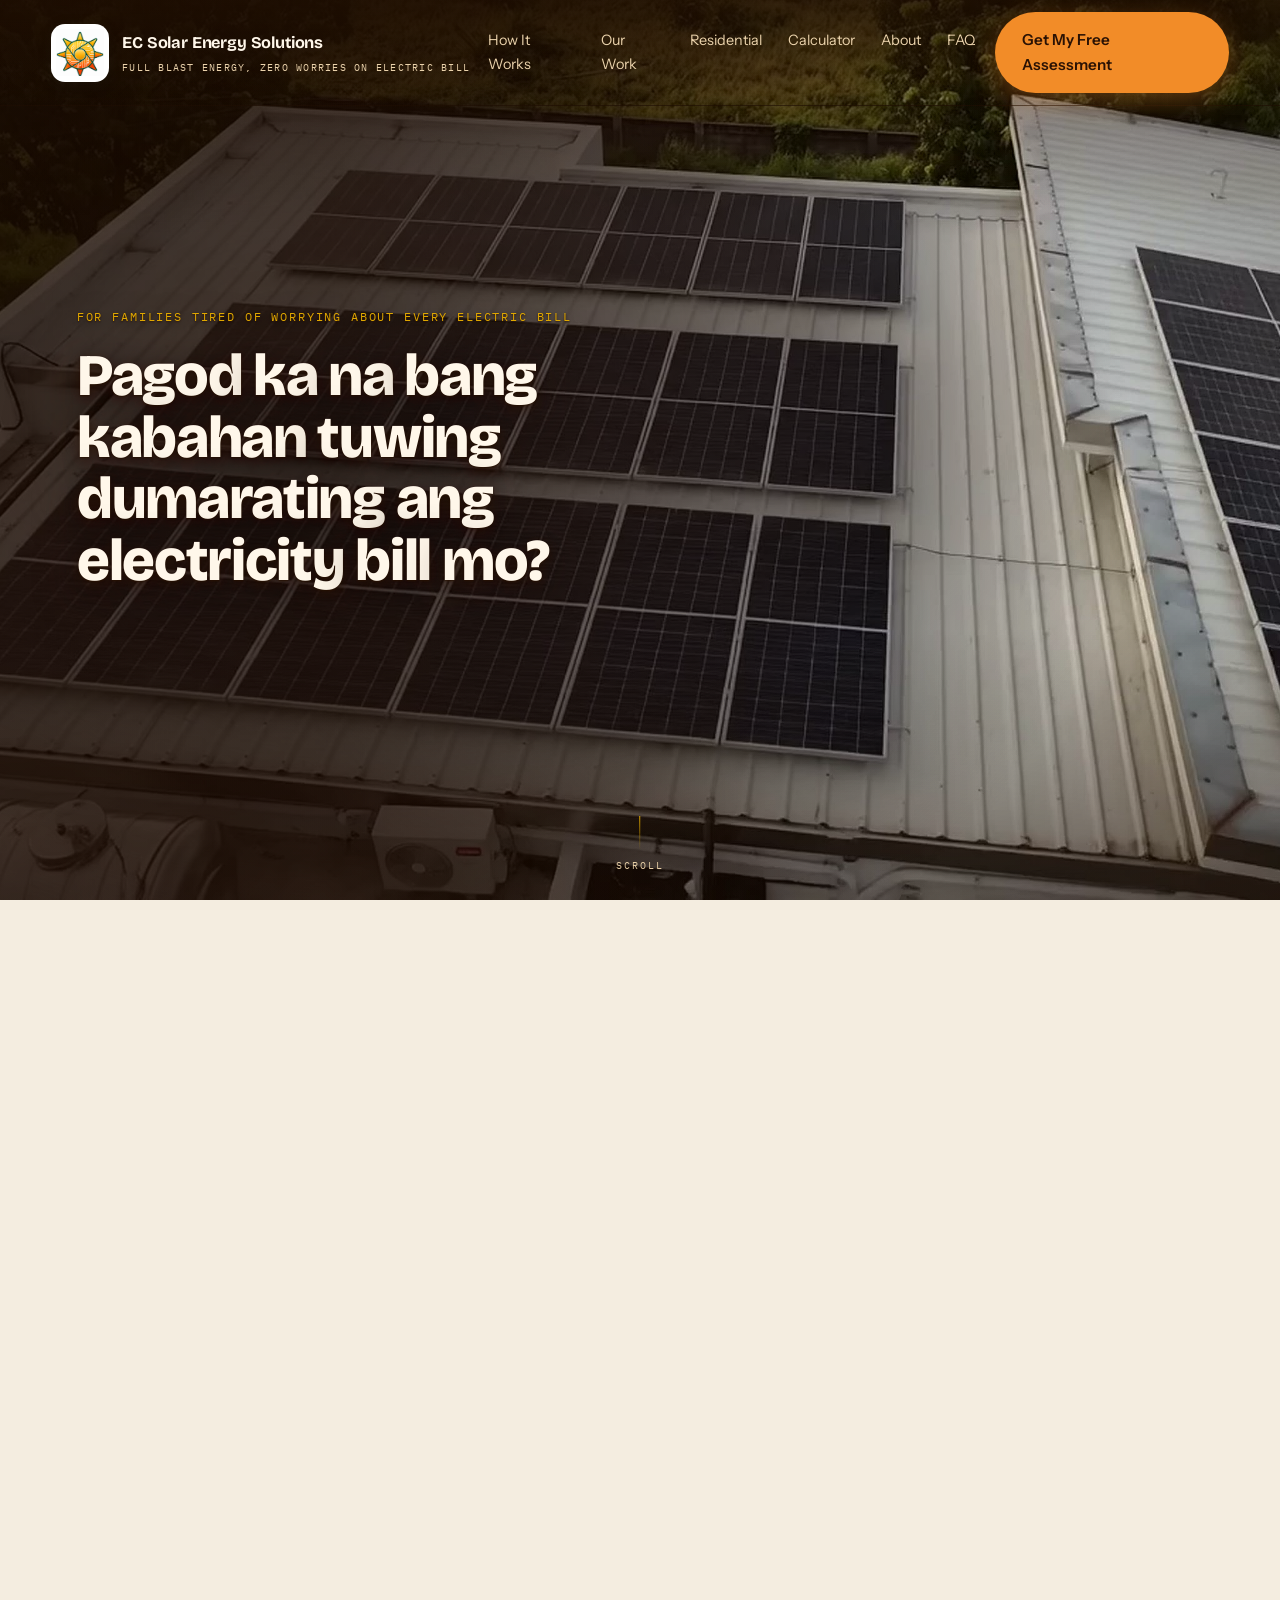
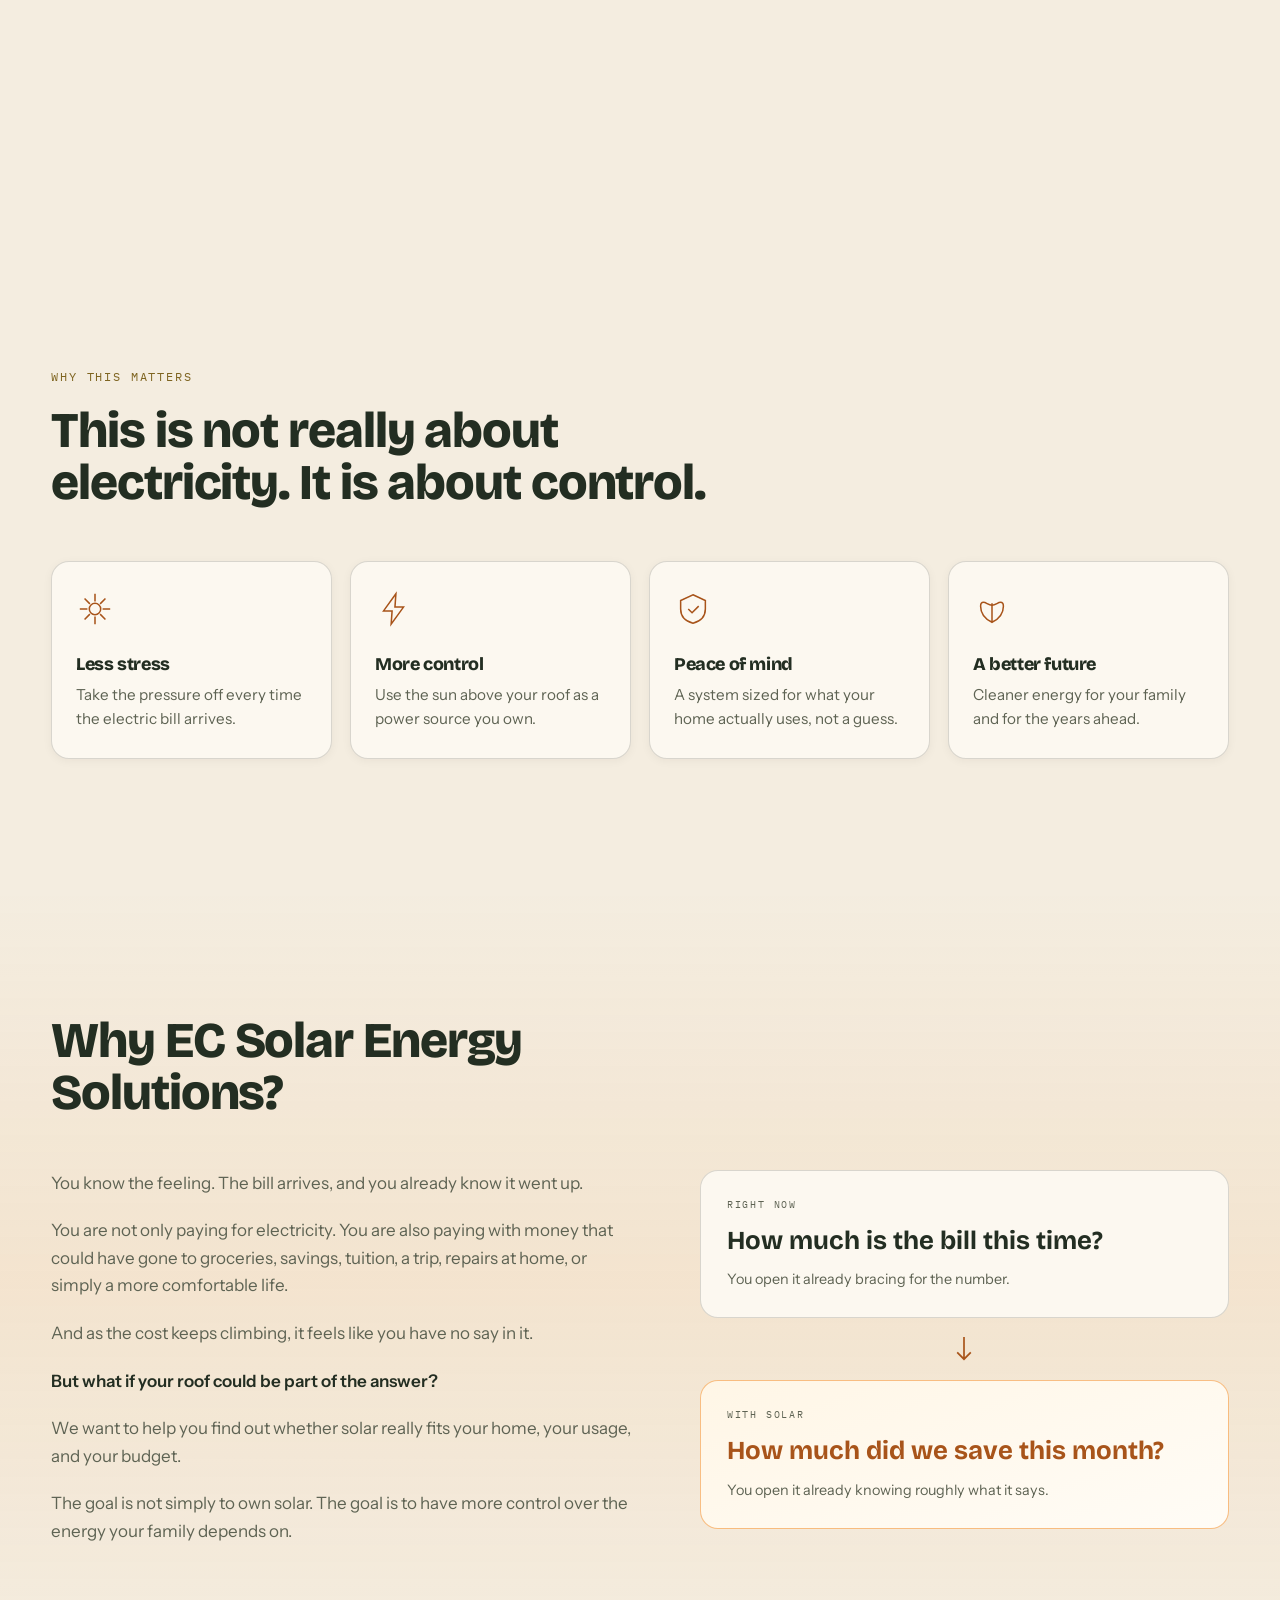
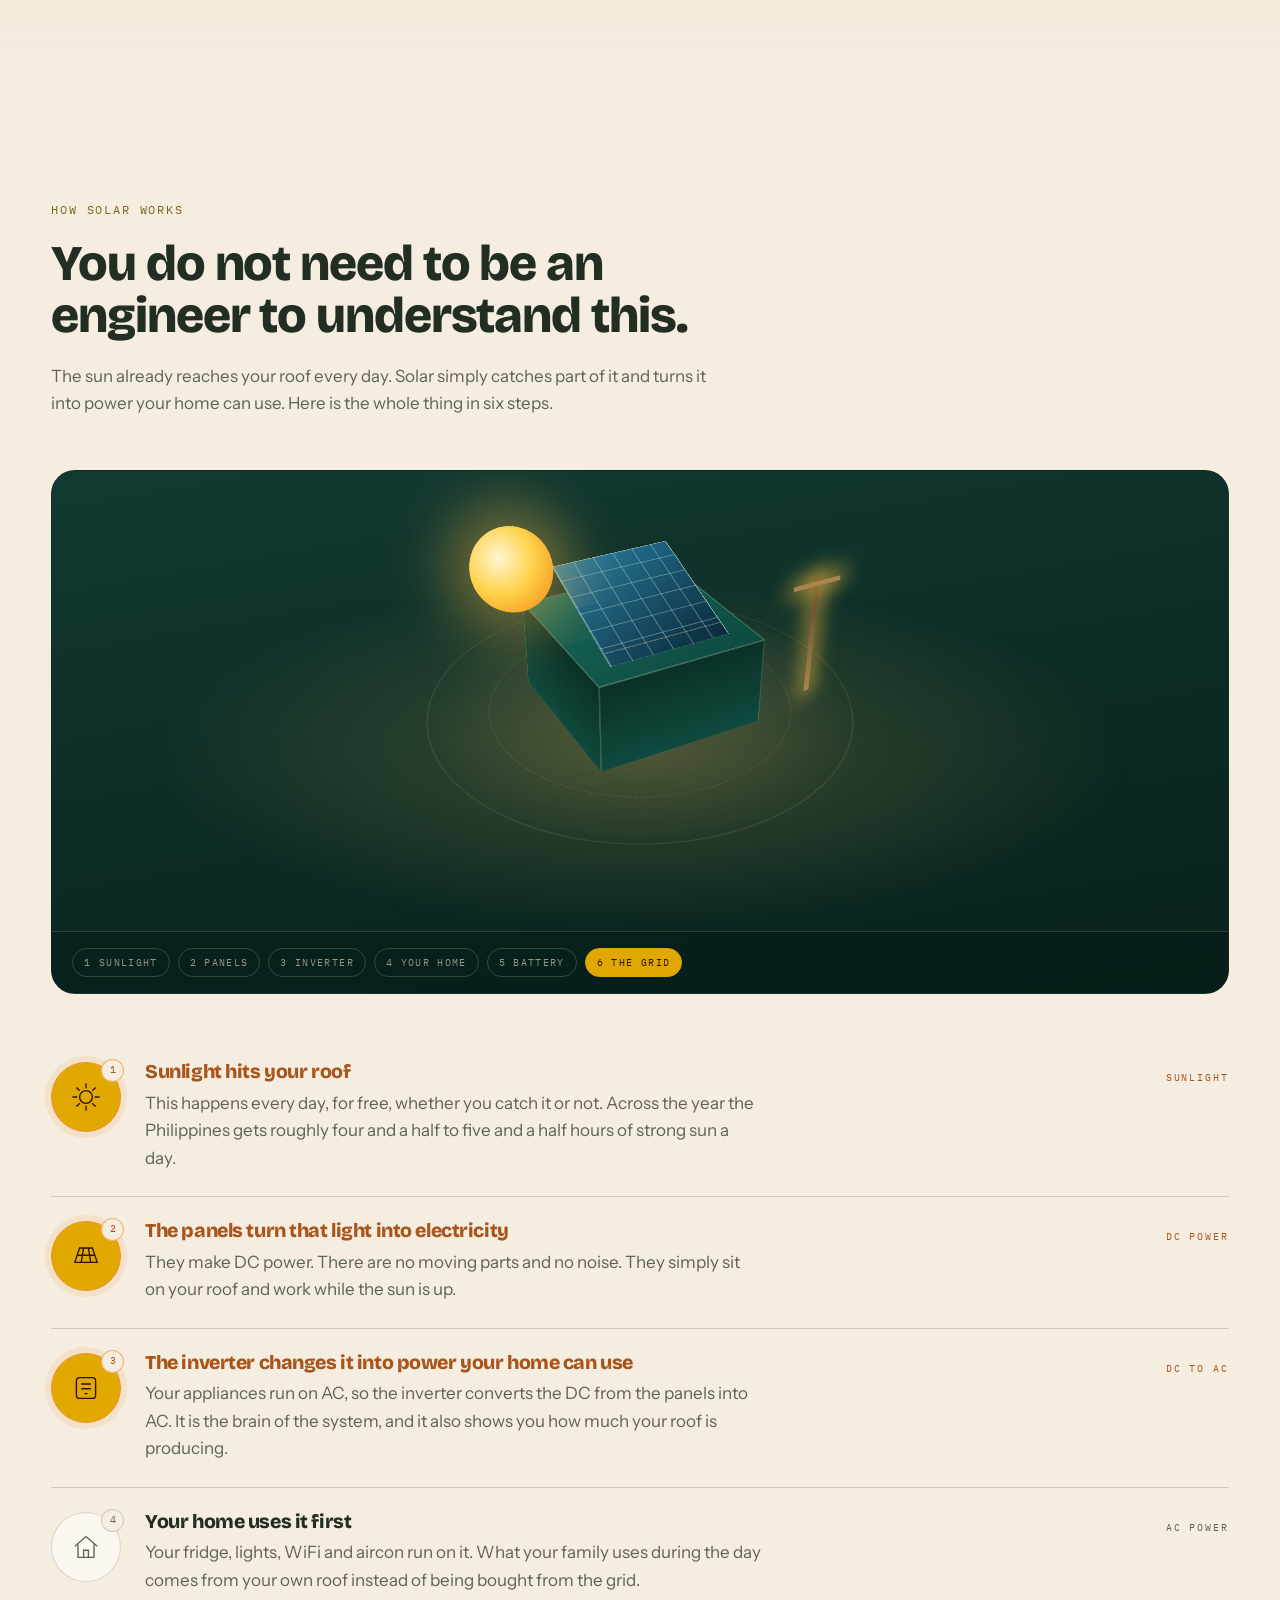
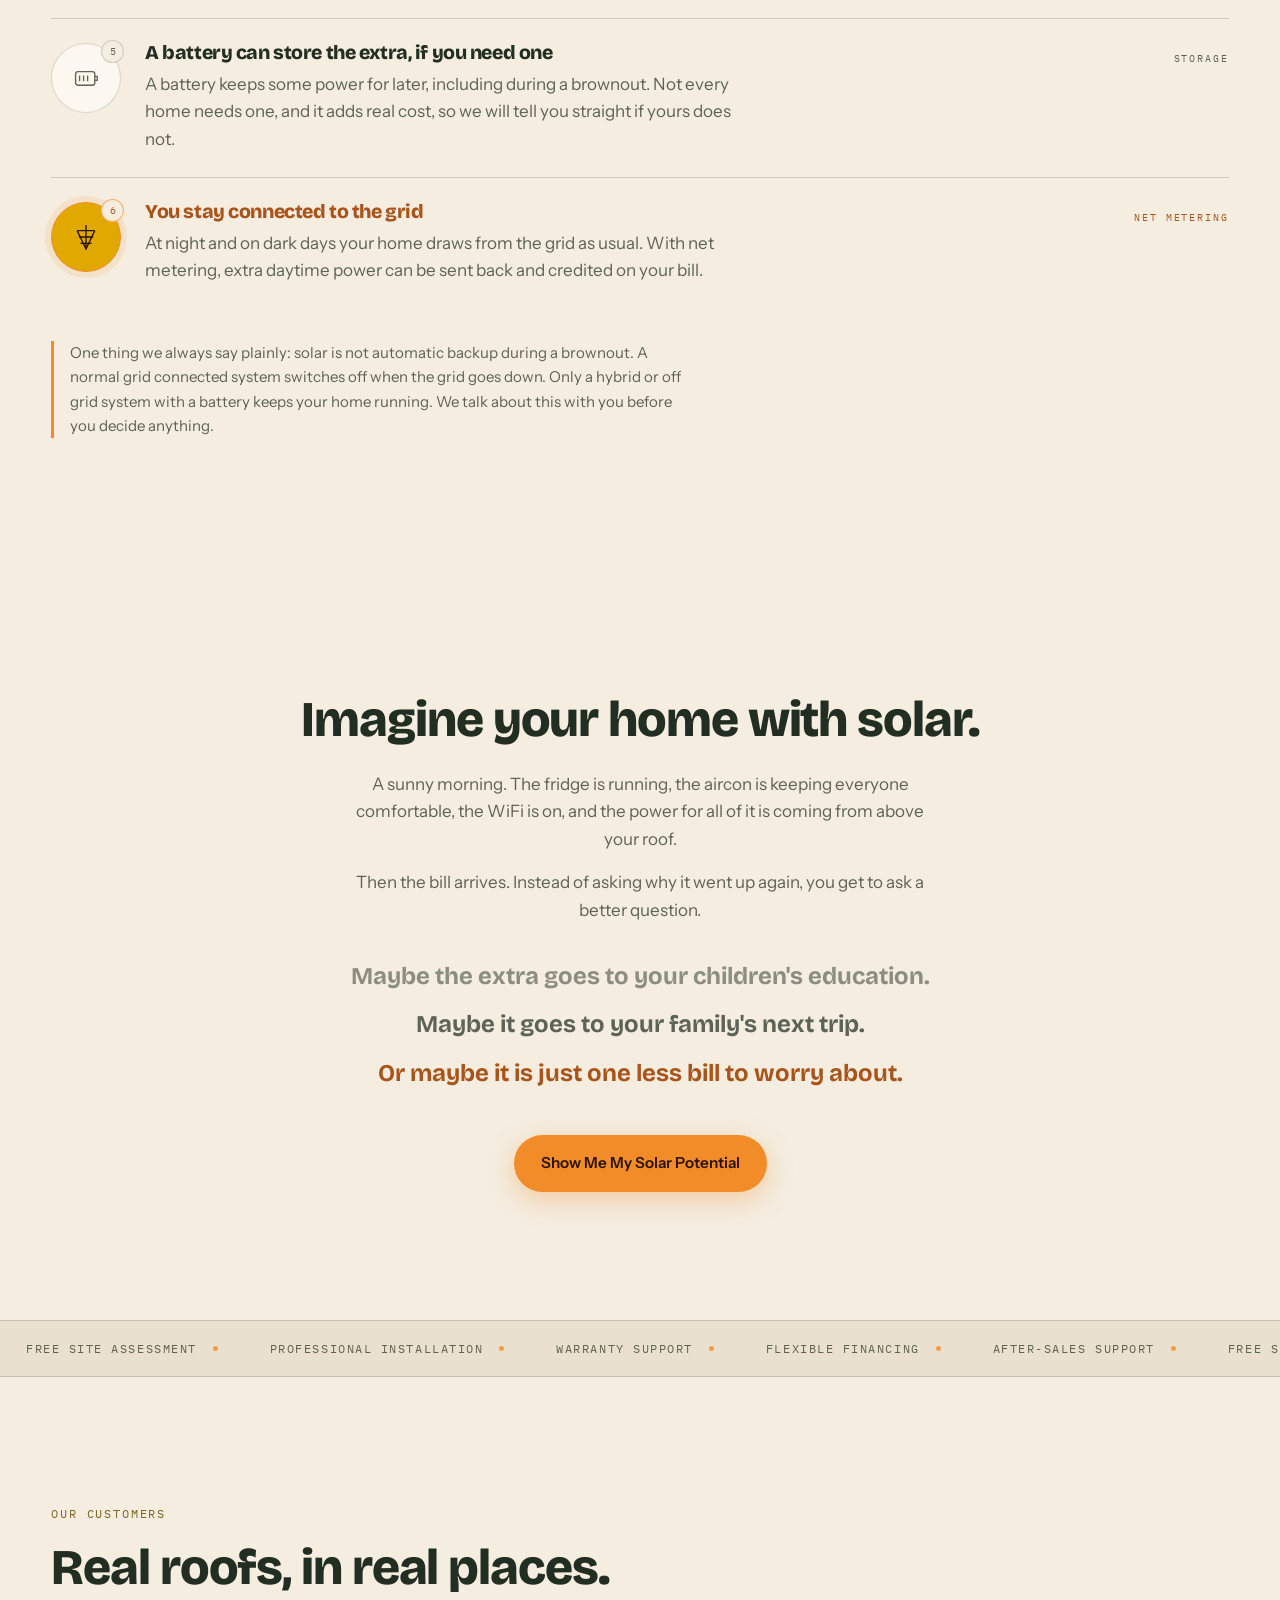
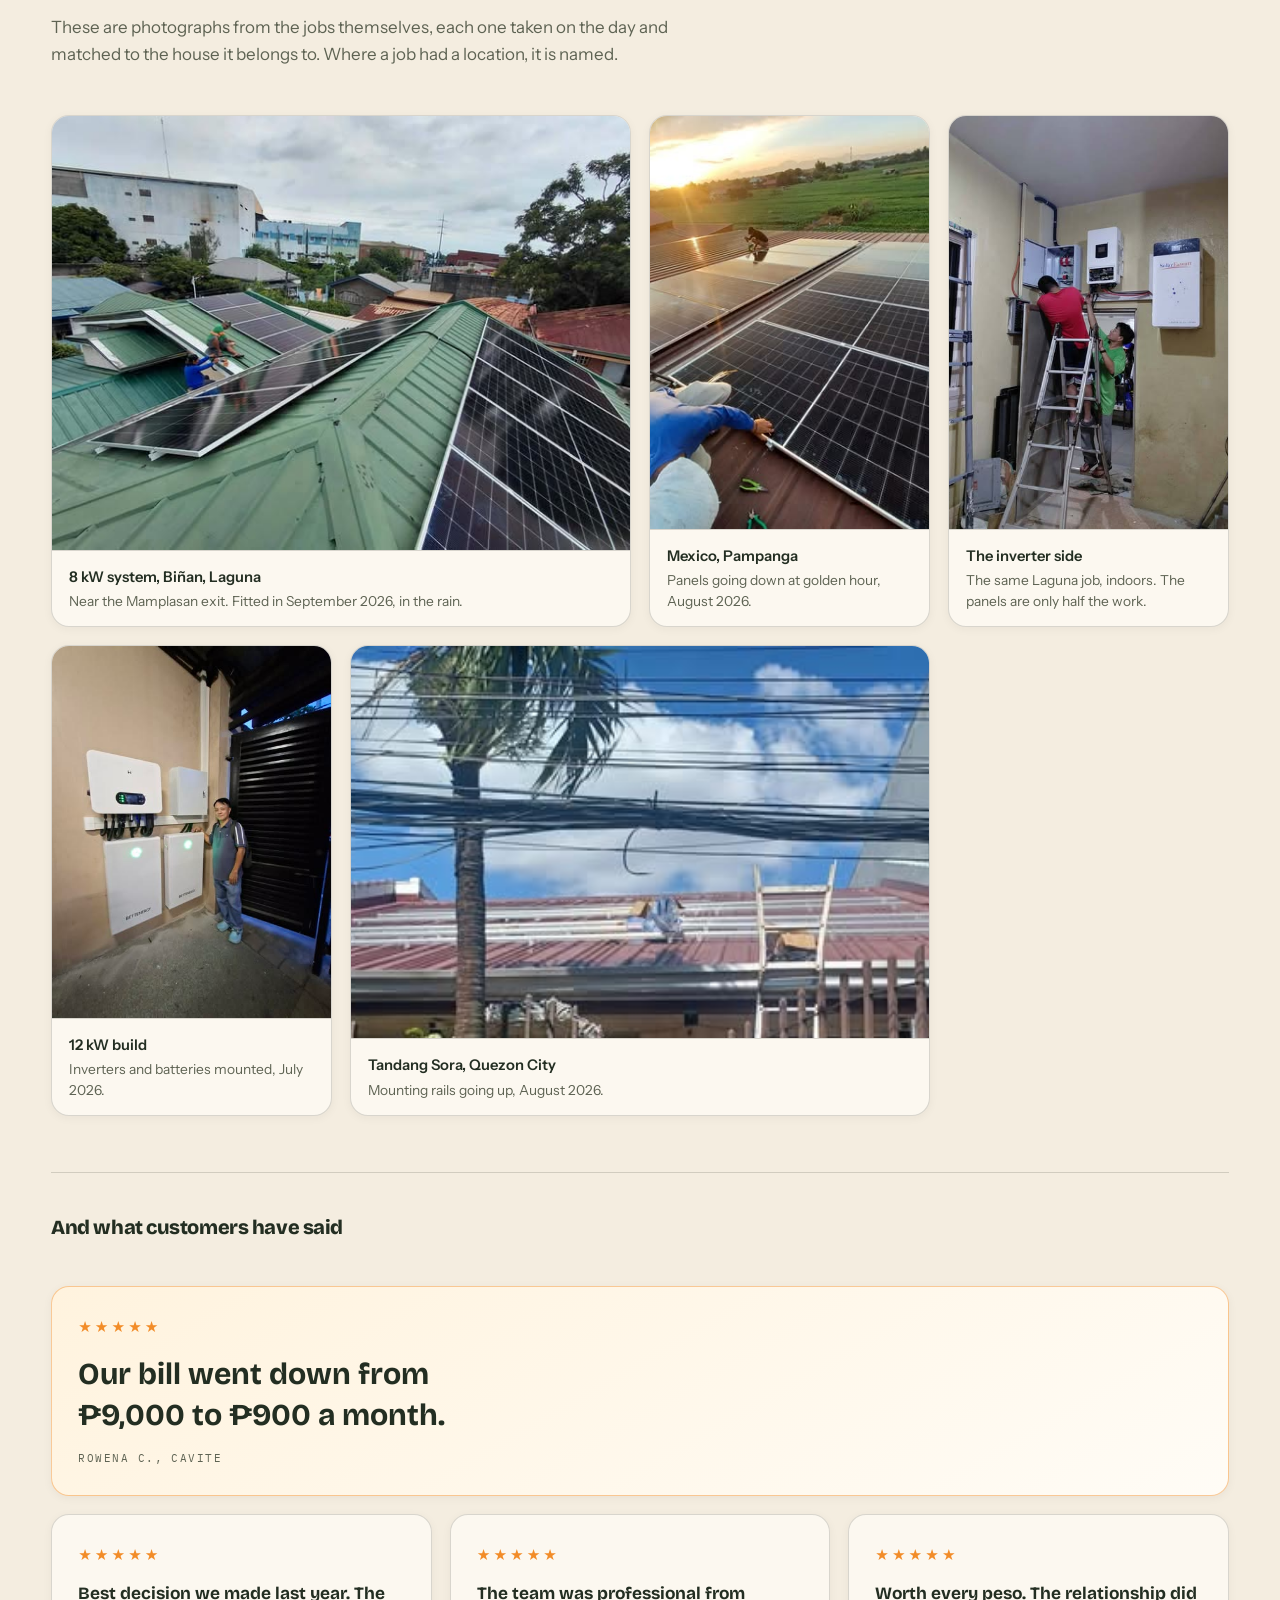
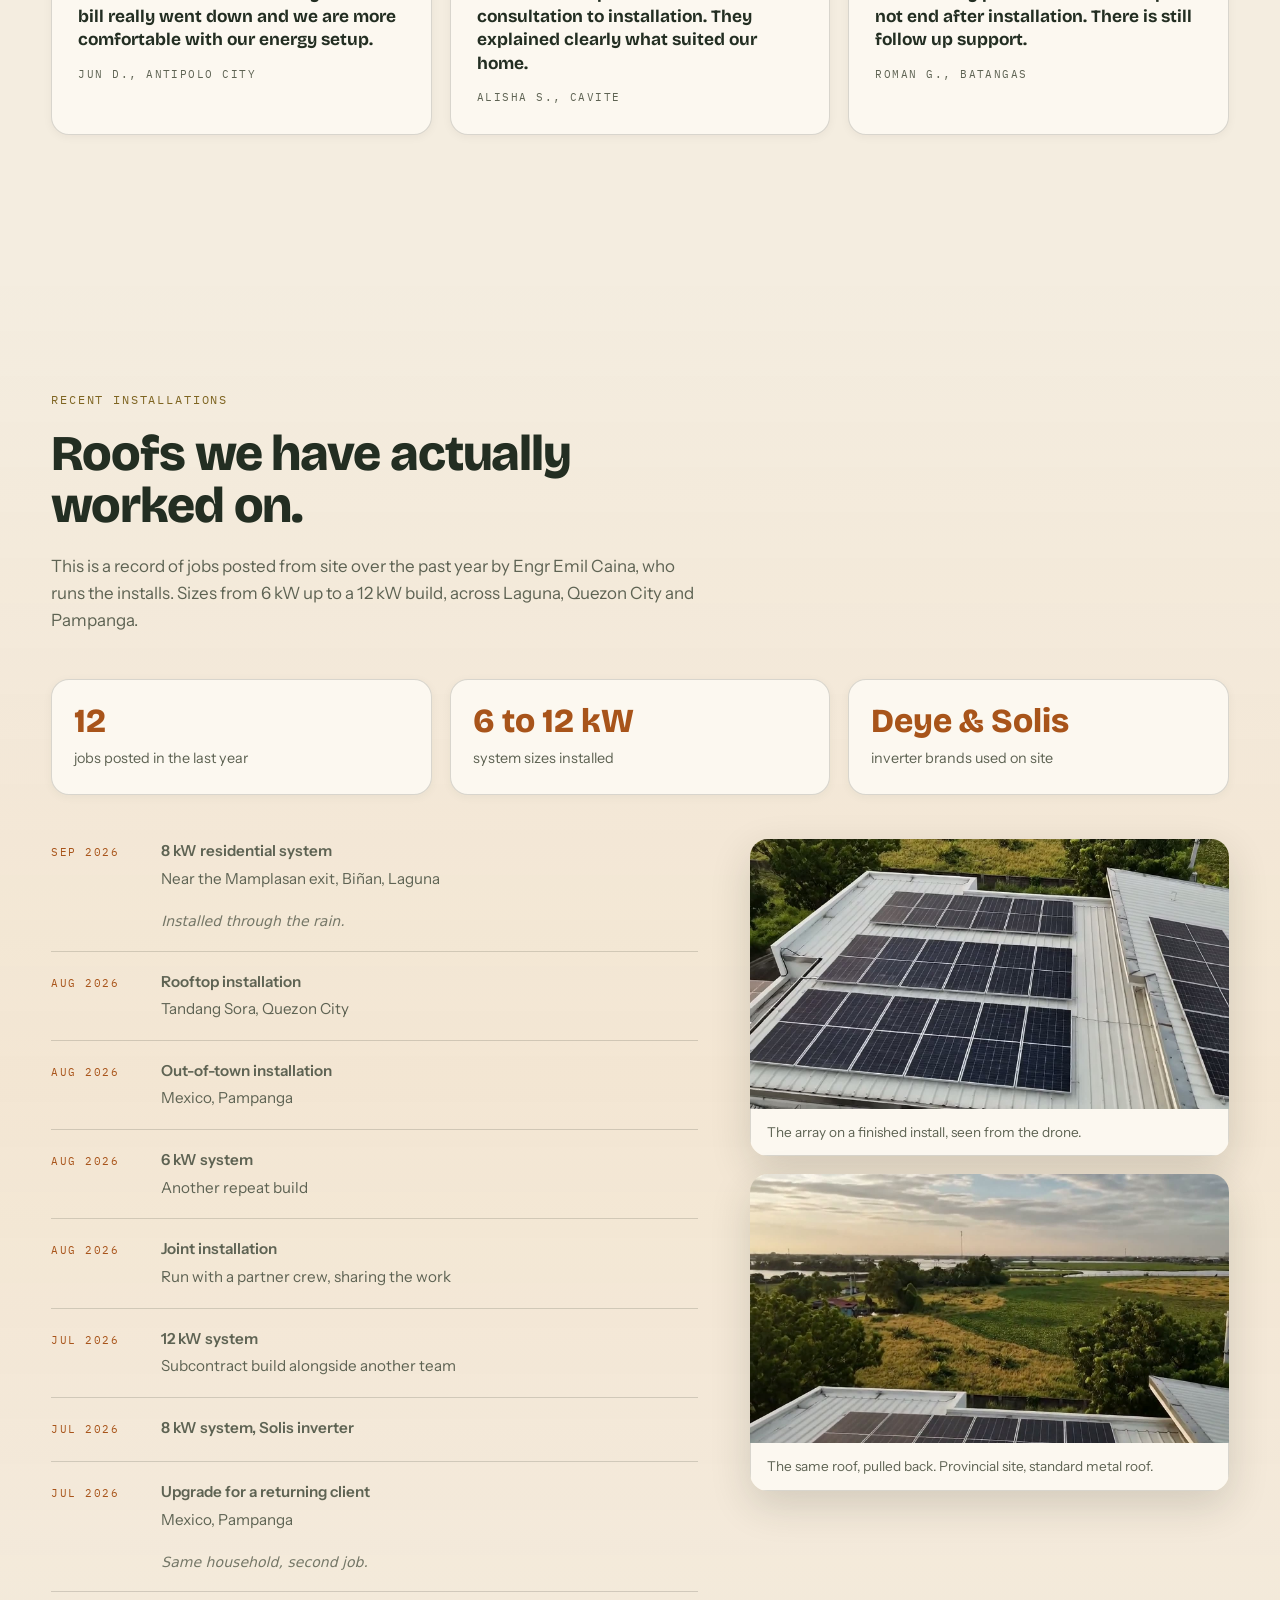
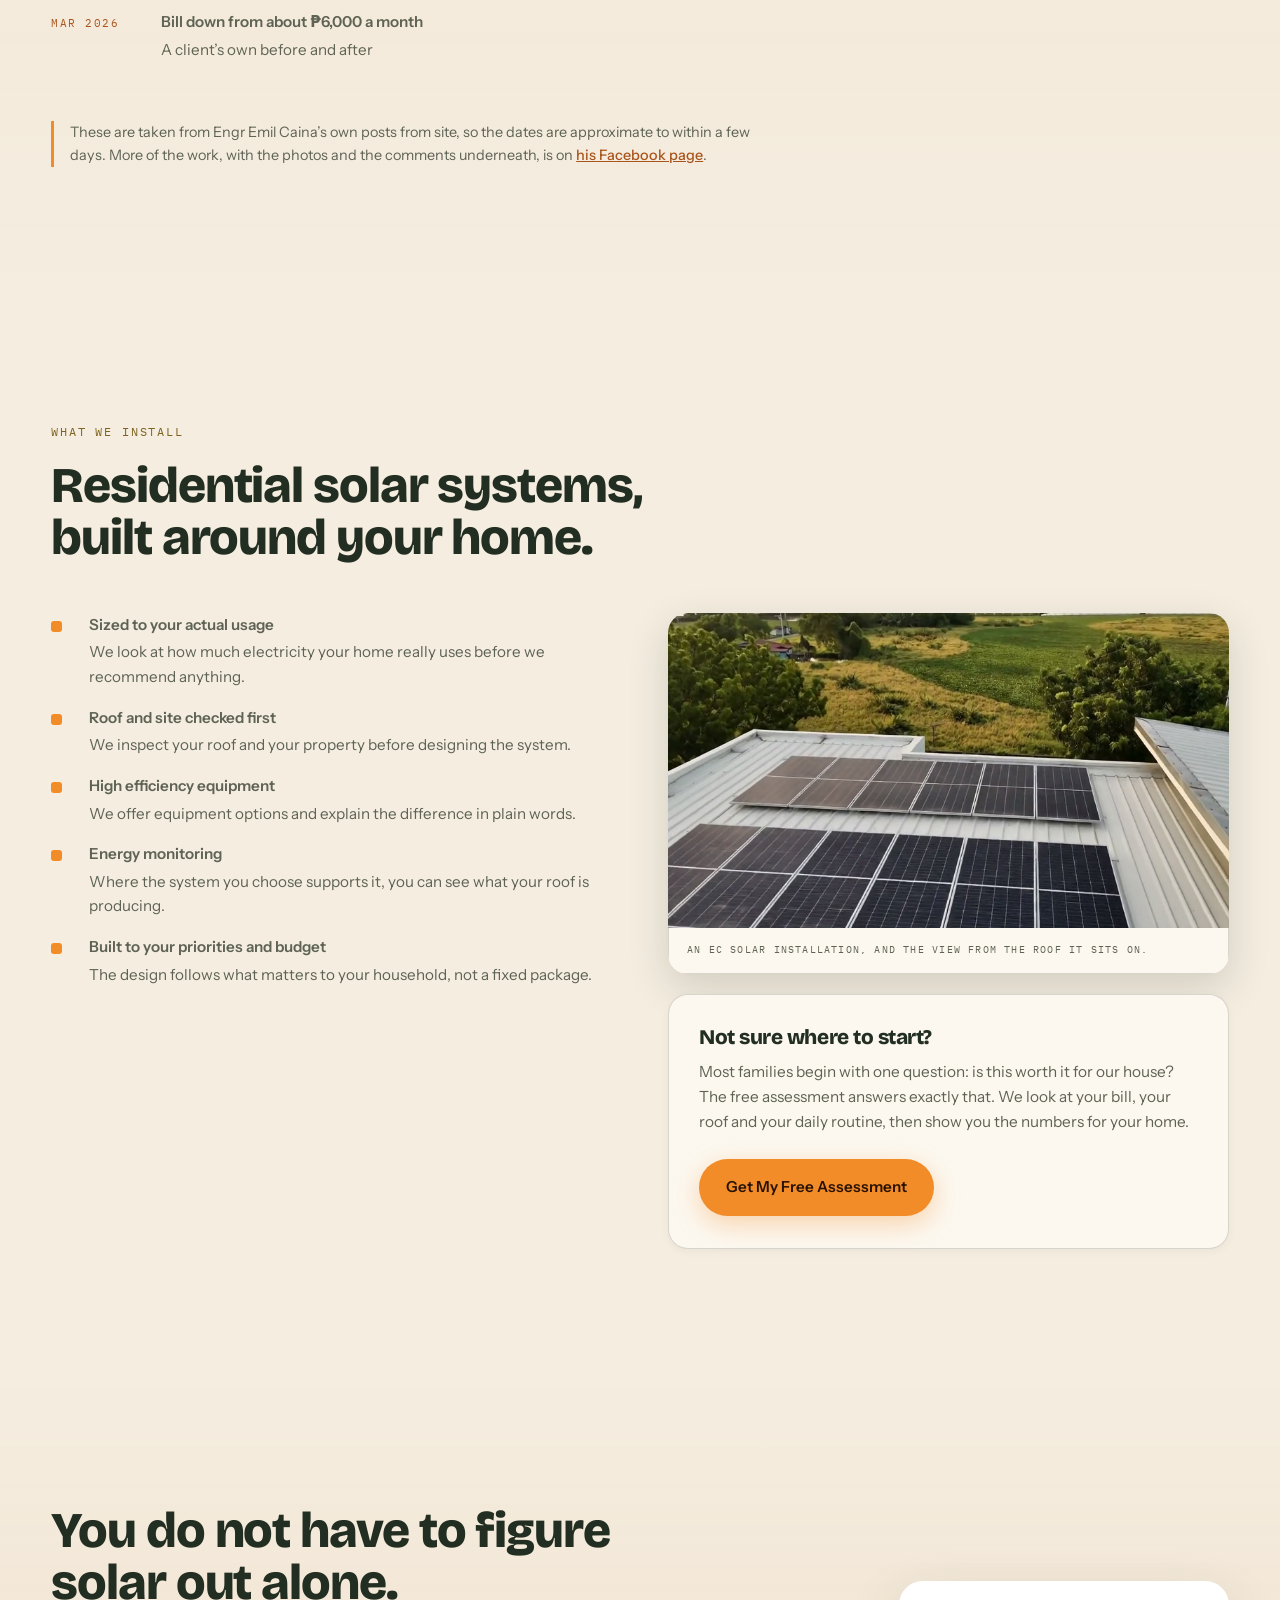
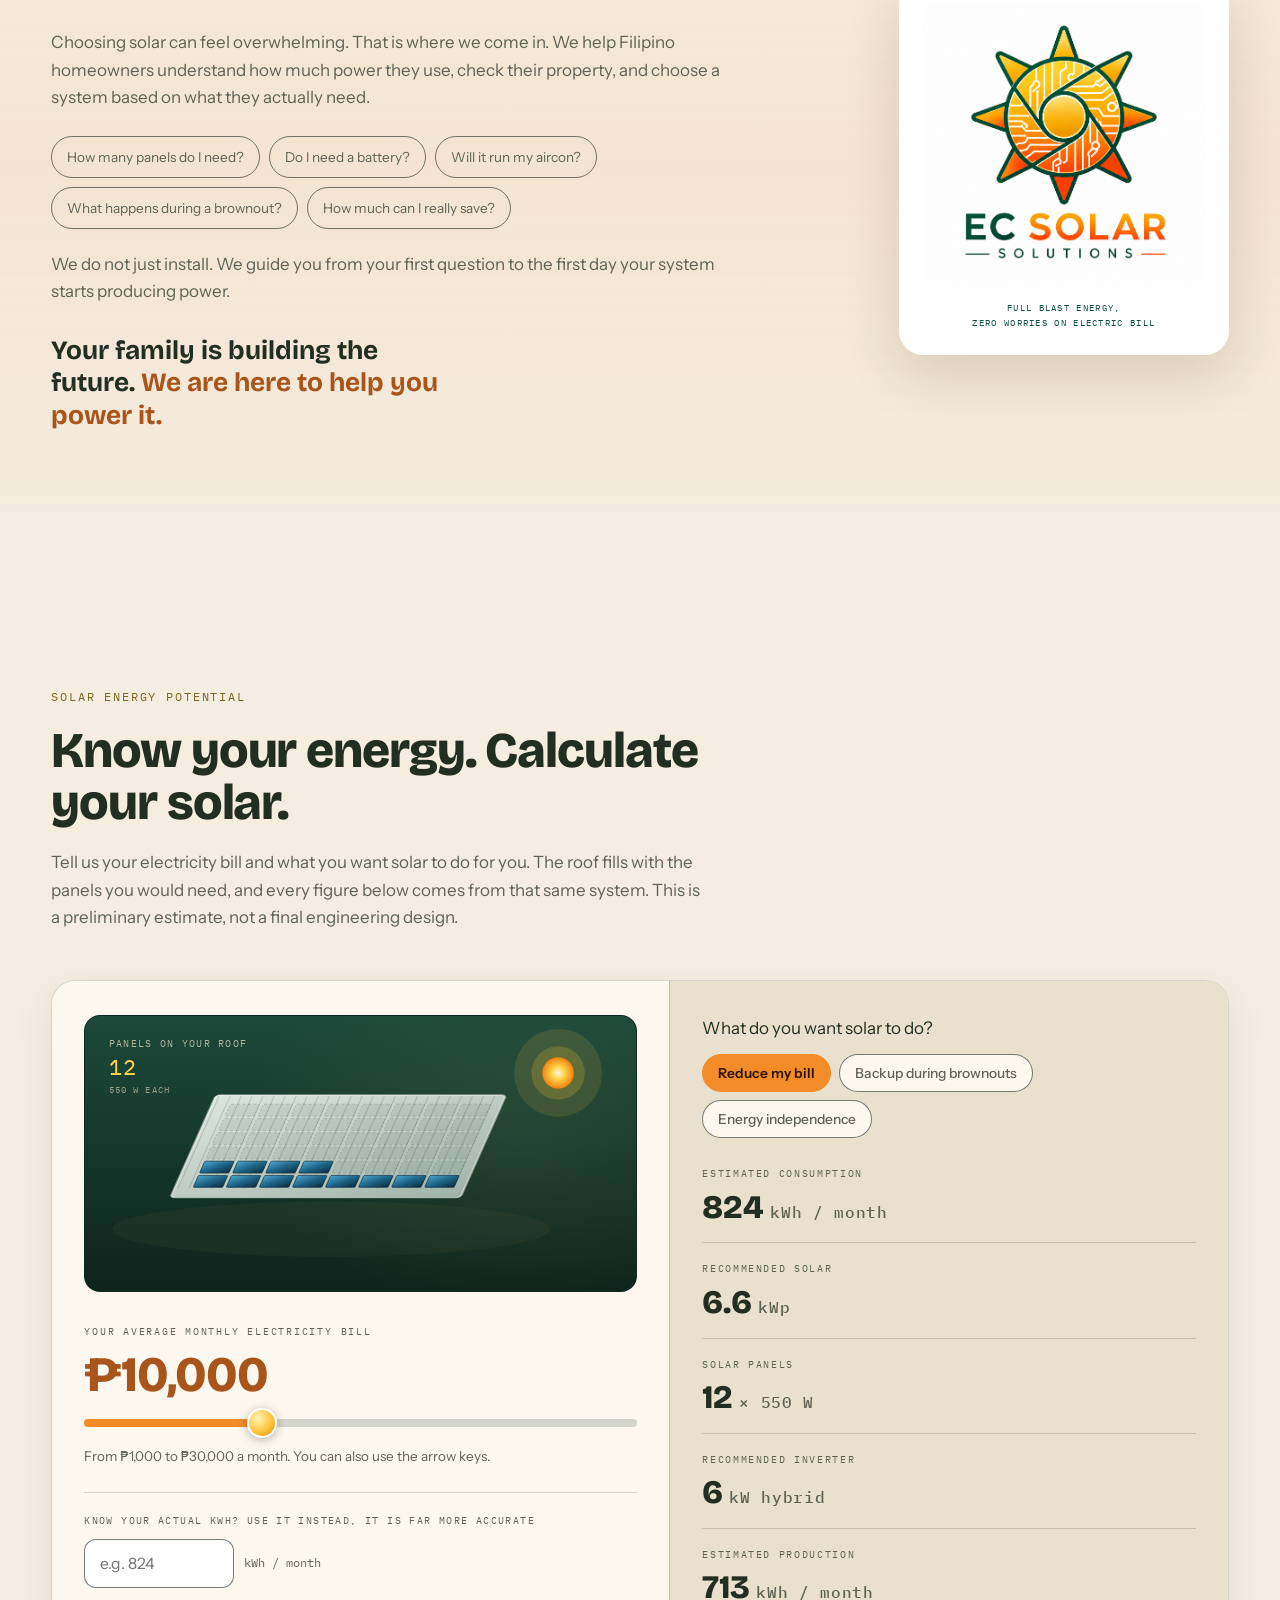
==== commit ac04d0a2: "Rebuild the reviews section around real job photos and real places Replaces the stock-feeling testim" ====
--- a/ec-solar-solutions/index.html
+++ b/ec-solar-solutions/index.html
@@ -549,6 +549,22 @@
 .rev.lead{grid-column:span 3;background:linear-gradient(150deg,#FFF3DE,#FFFCF6);border-color:rgba(242,140,40,.45)}
 .rev.lead q{font-size:clamp(1.3rem,2.6vw,1.9rem);max-width:22ch}
 @media(max-width:900px){.rev.lead{grid-column:span 1}}
+
+/* --- job photo gallery --- */
+.jobgal{display:grid;grid-template-columns:repeat(4,1fr);gap:18px;margin-top:46px}
+@media(max-width:1000px){.jobgal{grid-template-columns:repeat(2,1fr)}}
+@media(max-width:600px){.jobgal{grid-template-columns:1fr}}
+.job{margin:0;border-radius:18px;overflow:hidden;background:var(--panel);border:1px solid var(--line);
+  box-shadow:0 2px 10px rgba(35,46,34,.05);display:flex;flex-direction:column;
+  transition:transform .55s var(--ease),box-shadow .55s var(--ease)}
+.job:hover{transform:translateY(-4px);box-shadow:0 16px 40px rgba(35,46,34,.12)}
+.job.wide{grid-column:span 2}
+@media(max-width:600px){.job.wide{grid-column:span 1}}
+.job img{width:100%;height:100%;object-fit:cover;display:block;flex:1;min-height:190px;background:var(--canvas-lift)}
+.job figcaption{padding:15px 17px;font-size:.86rem;color:var(--text-secondary);line-height:1.5;border-top:1px solid var(--line)}
+.job figcaption b{display:block;color:var(--text-primary);font-weight:600;margin-bottom:3px;font-size:.92rem}
+.saidwrap{margin-top:56px;padding-top:44px;border-top:1px solid var(--line)}
+.saidhead{font-size:1.25rem;margin-bottom:26px}
 
 /* --- recent installations --- */
 .work{background:linear-gradient(180deg,transparent,rgba(242,140,40,.07),transparent)}
@@ -1130,33 +1146,68 @@
   </div>
 
   <!-- ---------- REVIEWS ---------- -->
+  <!--
+    The photos are real job photos from Engr Emil Caina's own posts, matched to
+    the post they came from, so each caption names the place that post named.
+    DO NOT move a photo to a different job. If a job has no photo, it gets no photo.
+    Deliberately NOT published: the customer electricity bills from the savings
+    post. They show the account holder's name, address and account number.
+  -->
   <section class="sec" id="reviews">
     <div class="wrap">
       <div class="sec-head rise">
-        <p class="kicker">Customer reviews</p>
-        <h2>What Filipino families say after switching.</h2>
-      </div>
-      <div class="reviews stag">
-        <article class="rev lead">
-          <div class="stars" aria-label="Five out of five stars">&#9733;&#9733;&#9733;&#9733;&#9733;</div>
-          <q>Our bill went down from &#8369;9,000 to &#8369;900 a month.</q>
-          <p class="who">Rowena C., Cavite</p>
-        </article>
-        <article class="rev">
-          <div class="stars" aria-label="Five out of five stars">&#9733;&#9733;&#9733;&#9733;&#9733;</div>
-          <q>Best decision we made last year. The bill really went down and we are more comfortable with our energy setup.</q>
-          <p class="who">Jun D., Antipolo City</p>
-        </article>
-        <article class="rev">
-          <div class="stars" aria-label="Five out of five stars">&#9733;&#9733;&#9733;&#9733;&#9733;</div>
-          <q>The team was professional from consultation to installation. They explained clearly what suited our home.</q>
-          <p class="who">Alisha S., Cavite</p>
-        </article>
-        <article class="rev">
-          <div class="stars" aria-label="Five out of five stars">&#9733;&#9733;&#9733;&#9733;&#9733;</div>
-          <q>Worth every peso. The relationship did not end after installation. There is still follow up support.</q>
-          <p class="who">Roman G., Batangas</p>
-        </article>
+        <p class="kicker">Our customers</p>
+        <h2>Real roofs, in real places.</h2>
+        <p class="lede">These are photographs from the jobs themselves, each one taken on the day and matched to the house it belongs to. Where a job had a location, it is named.</p>
+      </div>
+
+      <div class="jobgal stag">
+        <figure class="job wide">
+          <img src="assets/jobs/laguna-array.jpg" width="590" height="443" alt="Solar panels being fitted across a green metal roof, with neighbouring houses and trees around" loading="lazy" decoding="async">
+          <figcaption><b>8 kW system, Bi&ntilde;an, Laguna</b>Near the Mamplasan exit. Fitted in September 2026, in the rain.</figcaption>
+        </figure>
+        <figure class="job">
+          <img src="assets/jobs/pampanga-install.jpg" width="590" height="443" alt="Two installers fixing solar panels to a roof at sunset, rice fields stretching out behind" loading="lazy" decoding="async">
+          <figcaption><b>Mexico, Pampanga</b>Panels going down at golden hour, August 2026.</figcaption>
+        </figure>
+        <figure class="job">
+          <img src="assets/jobs/laguna-inverter.jpg" width="443" height="590" alt="An installer on a ladder fitting an inverter to an interior wall" loading="lazy" decoding="async">
+          <figcaption><b>The inverter side</b>The same Laguna job, indoors. The panels are only half the work.</figcaption>
+        </figure>
+        <figure class="job">
+          <img src="assets/jobs/subcon-inverters.jpg" width="443" height="590" alt="Two wall-mounted inverters with battery units below them" loading="lazy" decoding="async">
+          <figcaption><b>12 kW build</b>Inverters and batteries mounted, July 2026.</figcaption>
+        </figure>
+        <figure class="job wide">
+          <img src="assets/jobs/qc-roof.jpg" width="590" height="230" alt="Mounting rails being fitted to a red roof on a Metro Manila street, overhead cables above" loading="lazy" decoding="async">
+          <figcaption><b>Tandang Sora, Quezon City</b>Mounting rails going up, August 2026.</figcaption>
+        </figure>
+      </div>
+
+      <div class="saidwrap rise">
+        <h3 class="saidhead">And what customers have said</h3>
+        <div class="reviews stag">
+          <article class="rev lead">
+            <div class="stars" aria-label="Five out of five stars">&#9733;&#9733;&#9733;&#9733;&#9733;</div>
+            <q>Our bill went down from &#8369;9,000 to &#8369;900 a month.</q>
+            <p class="who">Rowena C., Cavite</p>
+          </article>
+          <article class="rev">
+            <div class="stars" aria-label="Five out of five stars">&#9733;&#9733;&#9733;&#9733;&#9733;</div>
+            <q>Best decision we made last year. The bill really went down and we are more comfortable with our energy setup.</q>
+            <p class="who">Jun D., Antipolo City</p>
+          </article>
+          <article class="rev">
+            <div class="stars" aria-label="Five out of five stars">&#9733;&#9733;&#9733;&#9733;&#9733;</div>
+            <q>The team was professional from consultation to installation. They explained clearly what suited our home.</q>
+            <p class="who">Alisha S., Cavite</p>
+          </article>
+          <article class="rev">
+            <div class="stars" aria-label="Five out of five stars">&#9733;&#9733;&#9733;&#9733;&#9733;</div>
+            <q>Worth every peso. The relationship did not end after installation. There is still follow up support.</q>
+            <p class="who">Roman G., Batangas</p>
+          </article>
+        </div>
       </div>
     </div>
   </section>
